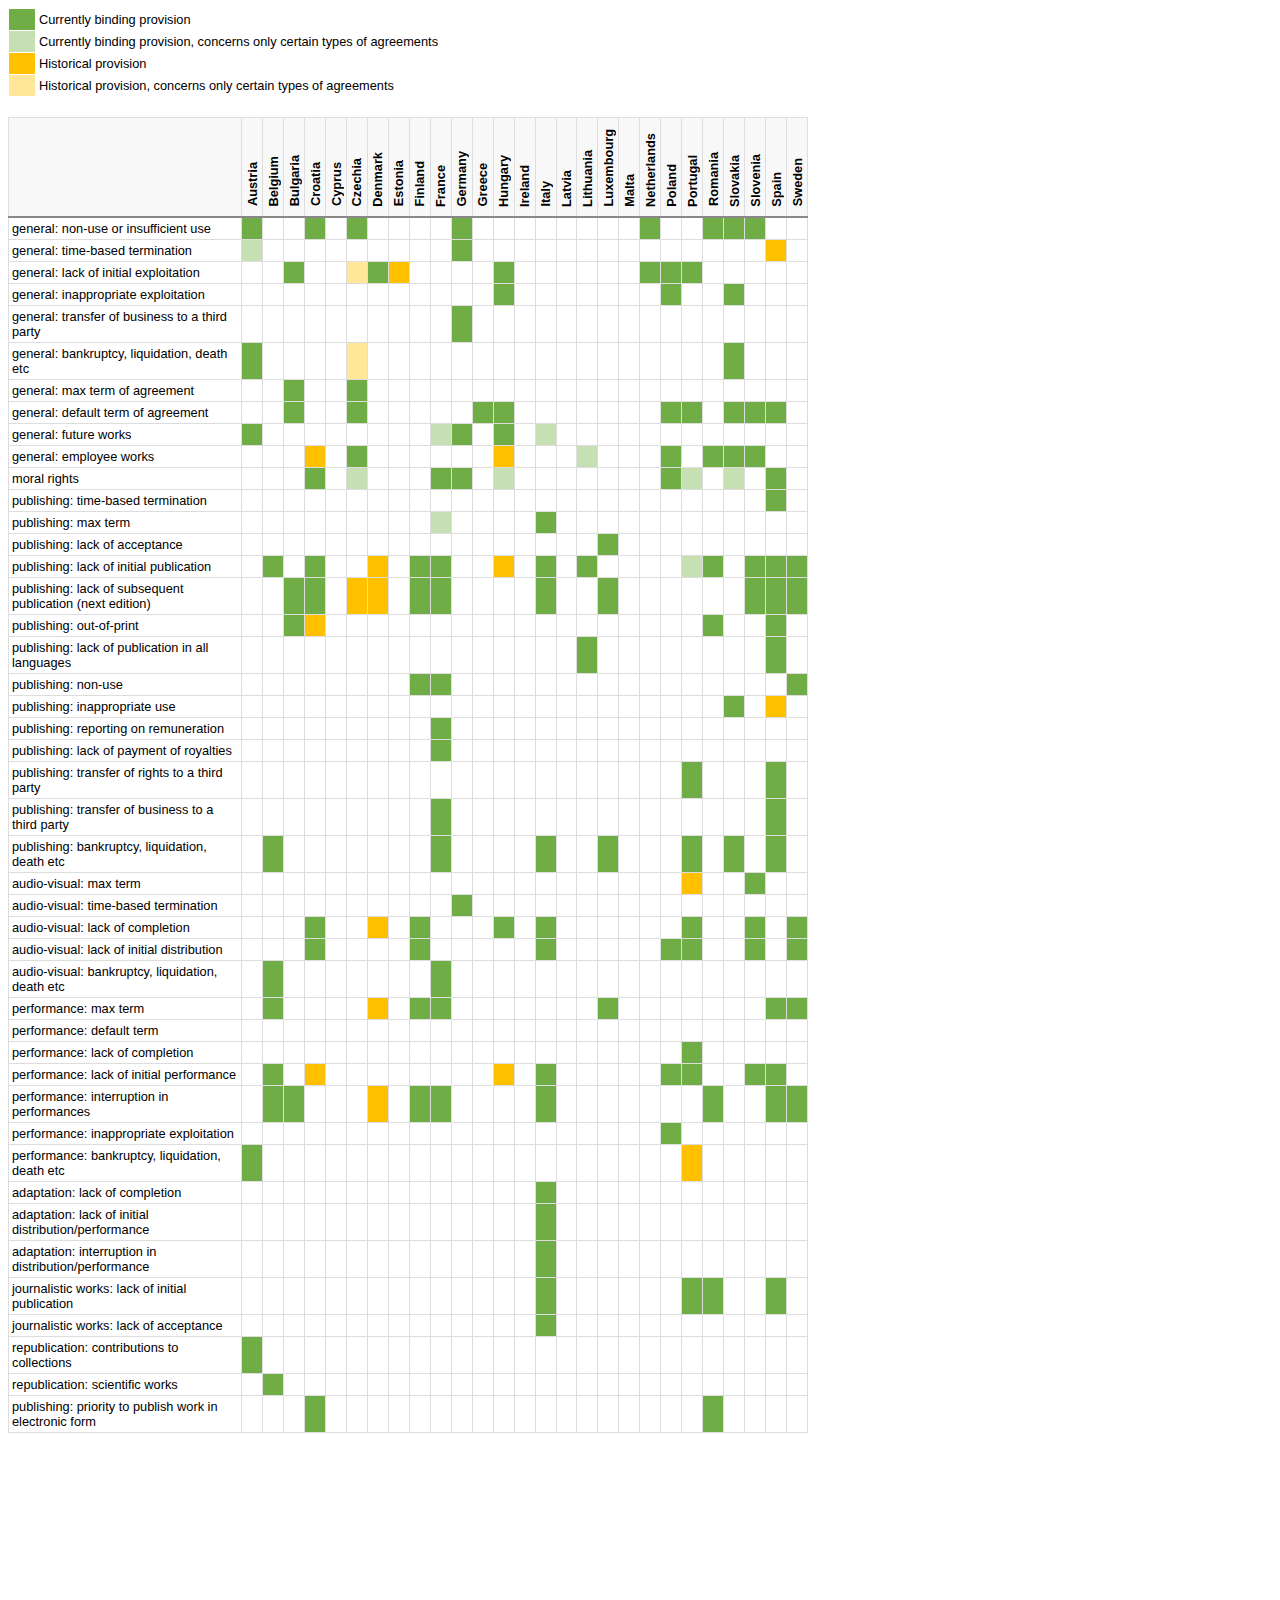
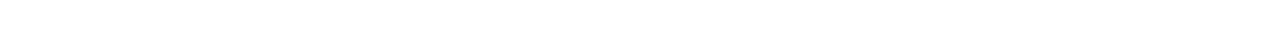
==== index.html @ a52df636 "Initial commit" ====
<!doctype html>
<html>
	<head>
		<meta charset="utf-8"/>
		<title></title>
		<link href="style.css" rel="stylesheet"/>
	</head>
	<body>
<table class="legend-table">
<tr><td class="xls-style-19"></td><td>Currently binding provision</td>
<tr><td class="xls-style-21"></td><td>Currently binding provision, concerns only certain types of agreements</td>
<tr><td class="xls-style-22"></td><td>Historical provision</td>
<tr><td class="xls-style-23"></td><td>Historical provision, concerns only certain types of agreements</td>
</table>

<table>
<thead>
<tr>
<th class="first-th">
</th>
<th class="country-th">
<span>Austria
</span>
</th>
<th class="country-th">
<span>Belgium
</span>
</th>
<th class="country-th">
<span>Bulgaria
</span>
</th>
<th class="country-th">
<span>Croatia
</span>
</th>
<th class="country-th">
<span>Cyprus
</span>
</th>
<th class="country-th">
<span>Czechia
</span>
</th>
<th class="country-th">
<span>Denmark
</span>
</th>
<th class="country-th">
<span>Estonia
</span>
</th>
<th class="country-th">
<span>Finland
</span>
</th>
<th class="country-th">
<span>France
</span>
</th>
<th class="country-th">
<span>Germany
</span>
</th>
<th class="country-th">
<span>Greece
</span>
</th>
<th class="country-th">
<span>Hungary
</span>
</th>
<th class="country-th">
<span>Ireland
</span>
</th>
<th class="country-th">
<span>Italy
</span>
</th>
<th class="country-th">
<span>Latvia
</span>
</th>
<th class="country-th">
<span>Lithuania
</span>
</th>
<th class="country-th">
<span>Luxembourg
</span>
</th>
<th class="country-th">
<span>Malta
</span>
</th>
<th class="country-th">
<span>Netherlands
</span>
</th>
<th class="country-th">
<span>Poland
</span>
</th>
<th class="country-th">
<span>Portugal
</span>
</th>
<th class="country-th">
<span>Romania
</span>
</th>
<th class="country-th">
<span>Slovakia
</span>
</th>
<th class="country-th">
<span>Slovenia
</span>
</th>
<th class="country-th">
<span>Spain
</span>
</th>
<th class="country-th">
<span>Sweden
</span>
</th>
</tr>
</thead>
<thead>
<tr>
<td class="category-name">general: non-use or insufficient use
</td>
<td class="xls-style-28 tooltip">
<span>
<p>
<b>Austria
</b>
</p>
<p>§ 29
</p>
<p>Concerns contracts on right of use.
</p>
<p>Lack of use or insufficient use of work, which impairs interests of the author, in case reasons for insufficient use do not lie with the author.
</p>
</span>
</td>
<td class="xls-style-20">
</td>
<td class="xls-style-20">
</td>
<td class="xls-style-19 tooltip">
<span>
<p>
<b>Croatia
</b>
</p>
<p>Art. 45
</p>
<p>Concerns contracts providing an exclusive right of exploitation.
</p>
<p>Non-use or insufficient use, which prejudices legitimate interests of the author.
</p>
</span>
</td>
<td class="xls-style-20">
</td>
<td class="xls-style-19 tooltip">
<span>
<p>
<b>Czechia
</b>
</p>
<p>§ 2378-2381
</p>
<p>Concerns exclusive licenses.
</p>
<p>Non-use of insufficient use which significantly adversely affects legitimate interests of the author.
</p>
</span>
</td>
<td class="xls-style-20">
</td>
<td class="xls-style-20">
</td>
<td class="xls-style-20">
</td>
<td class="xls-style-20">
</td>
<td class="xls-style-19 tooltip">
<span>
<p>
<b>Germany
</b>
</p>
<p>Sec. 41
</p>
<p>Lack of use or insufficient use which significantly impairs author’s legitimate interests.
</p>
<p>
</p>
<p>Does not apply to the right to make a film of one's work, after the shooting of a film has begun (sec. 88 &amp; 90), and the right to use a cinematographic work (sec. 89 &amp; 90).
</p>
</span>
</td>
<td class="xls-style-20">
</td>
<td class="xls-style-20">
</td>
<td class="xls-style-20">
</td>
<td class="xls-style-20">
</td>
<td class="xls-style-20">
</td>
<td class="xls-style-20">
</td>
<td class="xls-style-20">
</td>
<td class="xls-style-20">
</td>
<td class="xls-style-19 tooltip">
<span>
<p>
<b>Netherlands
</b>
</p>
<p>Art. 25e
</p>
<p>Lack of exploitation of work in a sufficient extent within a reasonable time following the conclusion of an agreement.
</p>
</span>
</td>
<td class="xls-style-20">
</td>
<td class="xls-style-20">
</td>
<td class="xls-style-19 tooltip">
<span>
<p>
<b>Romania
</b>
</p>
<p>Art. 48
</p>
<p>Non-use or insufficient use of work, which considerably affects justified interests of the author.
</p>
</span>
</td>
<td class="xls-style-19 tooltip">
<span>
<p>
<b>Slovakia
</b>
</p>
<p>Sec. 73
</p>
<p>Concerns exclusive licenses, when the licensee is obliged to use the license (which is a default).
</p>
<p>Licensee does not use the license in an agreed manner or to an agreed extent.
</p>
<p>[change from exclusive to non-exclusive license possible]
</p>
</span>
</td>
<td class="xls-style-19 tooltip">
<span>
<p>
<b>Slovenia
</b>
</p>
<p>Art. 83
</p>
<p>Concerns exclusive assignments.
</p>
<p>Non-use or insufficient use joint with considerable adverse effect on author’s legitimate interests.
</p>
</span>
</td>
<td class="xls-style-20">
</td>
<td class="xls-style-20">
</td>
</tr>
<tr>
<td class="category-name">general: time-based termination
</td>
<td class="xls-style-29 tooltip">
<span>
<p>
<b>Austria
</b>
</p>
<p>Sec. 34
</p>
<p>Concerns agreements for reproduction and distribution of music and literary works.
</p>
<p>Concerns exclusive agreements.
</p>
<p>Trigger: lapse of 20 years following end of the year when work was first distributed.
</p>
<p>After 20-year period lapses author can reproduce and distribute the work in a complete edition of author’s work.
</p>
<p>[exclusive to non-exclusive]
</p>
</span>
</td>
<td class="xls-style-20">
</td>
<td class="xls-style-20">
</td>
<td class="xls-style-20">
</td>
<td class="xls-style-20">
</td>
<td class="xls-style-20">
</td>
<td class="xls-style-20">
</td>
<td class="xls-style-20">
</td>
<td class="xls-style-20">
</td>
<td class="xls-style-20">
</td>
<td class="xls-style-19 tooltip">
<span>
<p>
<b>Germany
</b>
</p>
<p>Sec. 40a
</p>
<p>Concerns exclusive agreements with a flat-rate remuneration.
</p>
<p>Lapse of 10-year period following conclusion of the agreement, or delivery of work, whichever happened later.
</p>
<p>[exclusive to non-exclusive, contract continues as a simple right of use]
</p>
<p>
</p>
<p>Does not apply to the right to make a film of one's work, after the shooting of a film has begun (sec. 88 &amp; 90), and the righ to use a cinematographic work (sec. 89 &amp; 90).
</p>
</span>
</td>
<td class="xls-style-20">
</td>
<td class="xls-style-20">
</td>
<td class="xls-style-20">
</td>
<td class="xls-style-20">
</td>
<td class="xls-style-20">
</td>
<td class="xls-style-20">
</td>
<td class="xls-style-20">
</td>
<td class="xls-style-20">
</td>
<td class="xls-style-20">
</td>
<td class="xls-style-20">
</td>
<td class="xls-style-20">
</td>
<td class="xls-style-20">
</td>
<td class="xls-style-20">
</td>
<td class="xls-style-20">
</td>
<td class="xls-style-22 tooltip">
<span>
<p>
<b>Spain
</b>
</p>
<p>Act 1879
</p>
<p>Art. 6
</p>
<p>Rights assigned by the author, revert back to her heirs, after 25 years following author’s death.
</p>
</span>
</td>
<td class="xls-style-20">
</td>
</tr>
<tr>
<td class="category-name">general: lack of initial exploitation
</td>
<td class="xls-style-30">
</td>
<td class="xls-style-20">
</td>
<td class="xls-style-19 tooltip">
<span>
<p>
<b>Bulgaria
</b>
</p>
<p>Art. 39
</p>
<p>Concerns agreements on transfer of rights, which do not specify when the exploitation of work needs to begin.
</p>
<p>2 years from conclusion of contract or delivery of work, whichever happened later.
</p>
<p>Exception: architectural works.
</p>
</span>
</td>
<td class="xls-style-20">
</td>
<td class="xls-style-20">
</td>
<td class="xls-style-23 tooltip">
<span>
<p>
<b>Czechia
</b>
</p>
<p>Sec. 23
</p>
<p>Concerns agreements on the distribution of works.
</p>
<p>Agreed time (no default).
</p>
</span>
</td>
<td class="xls-style-19 tooltip">
<span>
<p>
<b>Denmark
</b>
</p>
<p>§ 54
</p>
<p>Concerns assignment of rights.
</p>
<p>Lack of exploitation of work within 3 years following the fulfilment of the agreement by the author.
</p>
</span>
</td>
<td class="xls-style-22 tooltip">
<span>
<p>
<b>Estonia
</b>
</p>
<p>Current Copyright Act 1992, provision repealed in 2002
</p>
<p>sec. 59
</p>
<p>Lack of initial use of work within the agreed time.
</p>
</span>
</td>
<td class="xls-style-20">
</td>
<td class="xls-style-20">
</td>
<td class="xls-style-20">
</td>
<td class="xls-style-20">
</td>
<td class="xls-style-19 tooltip">
<span>
<p>
<b>Hungary
</b>
</p>
<p>Sec. 51
</p>
<p>Use of work not started within the agreed time, and if time not agreed, reasonable time after conclusion of the contract.
</p>
<p>Concerns exclusive licenses and transfers.
</p>
</span>
</td>
<td class="xls-style-20">
</td>
<td class="xls-style-20">
</td>
<td class="xls-style-20">
</td>
<td class="xls-style-20">
</td>
<td class="xls-style-20">
</td>
<td class="xls-style-20">
</td>
<td class="xls-style-19 tooltip">
<span>
<p>
<b>Netherlands
</b>
</p>
<p>Art. 25e
</p>
<p>Lack of exploitation of work following its initial performance.
</p>
</span>
</td>
<td class="xls-style-19 tooltip">
<span>
<p>
<b>Poland
</b>
</p>
<p>Art. 57
</p>
<p>Lack of distribution of work (which was intended for distribution) within the agreed time, and if no time was agreed within 2 years after the work was received.
</p>
</span>
</td>
<td class="xls-style-19 tooltip">
<span>
<p>
<b>Portugal
</b>
</p>
<p>Art. 43
</p>
<p>Concerns exclusive licenses.
</p>
<p>Non-use of work for period of 7 years.
</p>
</span>
</td>
<td class="xls-style-20">
</td>
<td class="xls-style-20">
</td>
<td class="xls-style-20">
</td>
<td class="xls-style-20">
</td>
<td class="xls-style-20">
</td>
</tr>
<tr>
<td class="category-name">general: inappropriate exploitation
</td>
<td class="xls-style-30">
</td>
<td class="xls-style-20">
</td>
<td class="xls-style-24">
</td>
<td class="xls-style-20">
</td>
<td class="xls-style-20">
</td>
<td class="xls-style-24">
</td>
<td class="xls-style-24">
</td>
<td class="xls-style-24">
</td>
<td class="xls-style-20">
</td>
<td class="xls-style-20">
</td>
<td class="xls-style-20">
</td>
<td class="xls-style-20">
</td>
<td class="xls-style-19 tooltip">
<span>
<p>
<b>Hungary
</b>
</p>
<p>Sec. 51
</p>
<p>Use of work in a manner obviously [manifestly] inappropriate or inconsistent with the purpose of the contract.
</p>
<p>Concerns exclusive licenses and transfers.
</p>
</span>
</td>
<td class="xls-style-20">
</td>
<td class="xls-style-20">
</td>
<td class="xls-style-20">
</td>
<td class="xls-style-20">
</td>
<td class="xls-style-20">
</td>
<td class="xls-style-20">
</td>
<td class="xls-style-20">
</td>
<td class="xls-style-19 tooltip">
<span>
<p>
<b>Poland
</b>
</p>
<p>Art. 58
</p>
<p>Publication of work in an inappropriate form or with changes the author could legitimately oppose.
</p>
</span>
</td>
<td class="xls-style-20">
</td>
<td class="xls-style-20">
</td>
<td class="xls-style-19 tooltip">
<span>
<p>
<b>Slovakia
</b>
</p>
<p>Sec. 73
</p>
<p>Concerns exclusive licenses, when the licensee is obliged to use the license (which is a default).
</p>
<p>Licensee does not use the license in an agreed manner or to an agreed extent.
</p>
<p>[change from exclusive to non-exclusive license possible]
</p>
</span>
</td>
<td class="xls-style-20">
</td>
<td class="xls-style-20">
</td>
<td class="xls-style-20">
</td>
</tr>
<tr>
<td class="category-name">general: transfer of business to a third party
</td>
<td class="xls-style-30">
</td>
<td class="xls-style-20">
</td>
<td class="xls-style-24">
</td>
<td class="xls-style-20">
</td>
<td class="xls-style-20">
</td>
<td class="xls-style-24">
</td>
<td class="xls-style-24">
</td>
<td class="xls-style-24">
</td>
<td class="xls-style-20">
</td>
<td class="xls-style-20">
</td>
<td class="xls-style-19 tooltip">
<span>
<p>
<b>Germany
</b>
</p>
<p>Sec. 34
</p>
<p>Concerns situations where right of use is transferred to a third party during the sale of the whole of part of enterprise.
</p>
<p>Trigger: exercise of the right cannot be reasonably demanded from the new owner.
</p>
</span>
</td>
<td class="xls-style-20">
</td>
<td class="xls-style-24">
</td>
<td class="xls-style-20">
</td>
<td class="xls-style-20">
</td>
<td class="xls-style-20">
</td>
<td class="xls-style-20">
</td>
<td class="xls-style-20">
</td>
<td class="xls-style-20">
</td>
<td class="xls-style-20">
</td>
<td class="xls-style-24">
</td>
<td class="xls-style-20">
</td>
<td class="xls-style-20">
</td>
<td class="xls-style-24">
</td>
<td class="xls-style-20">
</td>
<td class="xls-style-20">
</td>
<td class="xls-style-20">
</td>
</tr>
<tr>
<td class="category-name">general: bankruptcy, liquidation, death etc
</td>
<td class="xls-style-28 tooltip">
<span>
<p>
<b>Austria
</b>
</p>
<p>Sec. 32
</p>
<p>Concerns agreements on reproduction and distribution.
</p>
<p>Insolvency of a party to the agreement, and lack of reproduction of work on the date of opening of the insolvency proceedings.
</p>
</span>
</td>
<td class="xls-style-24">
</td>
<td class="xls-style-20">
</td>
<td class="xls-style-20">
</td>
<td class="xls-style-20">
</td>
<td class="xls-style-23 tooltip">
<span>
<p>
<b>Czechia
</b>
</p>
<p>Act 1965
</p>
<p>Sec. 21
</p>
<p>Concerns transfer agreements.
</p>
<p>Trigger: death or dissolution of the transferee absent legal successor.
</p>
</span>
</td>
<td class="xls-style-20">
</td>
<td class="xls-style-20">
</td>
<td class="xls-style-20">
</td>
<td class="xls-style-20">
</td>
<td class="xls-style-24">
</td>
<td class="xls-style-20">
</td>
<td class="xls-style-20">
</td>
<td class="xls-style-20">
</td>
<td class="xls-style-20">
</td>
<td class="xls-style-20">
</td>
<td class="xls-style-20">
</td>
<td class="xls-style-20">
</td>
<td class="xls-style-20">
</td>
<td class="xls-style-20">
</td>
<td class="xls-style-20">
</td>
<td class="xls-style-20">
</td>
<td class="xls-style-20">
</td>
<td class="xls-style-19 tooltip">
<span>
<p>
<b>Slovakia
</b>
</p>
<p>Sec. 71
</p>
<p>Lack of legal successors to a terminated entity or deceased licensee.
</p>
</span>
</td>
<td class="xls-style-20">
</td>
<td class="xls-style-20">
</td>
<td class="xls-style-20">
</td>
</tr>
<tr>
<td class="category-name">general: max term of agreement
</td>
<td class="xls-style-30">
</td>
<td class="xls-style-20">
</td>
<td class="xls-style-19 tooltip">
<span>
<p>
<b>Bulgaria
</b>
</p>
<p>Art. 37
</p>
<p>Contracts for the use of works.
</p>
<p>10 years; contracts for a longer period last 10 years [termination].
</p>
<p>Exception: architectural works.
</p>
</span>
</td>
<td class="xls-style-20">
</td>
<td class="xls-style-20">
</td>
<td class="xls-style-19 tooltip">
<span>
<p>
<b>Czechia
</b>
</p>
<p>§ 2376
</p>
<p>Licensing agreements
</p>
<p>Period usual for a given type of work, but no longer than 1 year from the conclusion of the agreement or delivery of the work, whichever happened later.
</p>
</span>
</td>
<td class="xls-style-20">
</td>
<td class="xls-style-20">
</td>
<td class="xls-style-20">
</td>
<td class="xls-style-20">
</td>
<td class="xls-style-24">
</td>
<td class="xls-style-20">
</td>
<td class="xls-style-20">
</td>
<td class="xls-style-20">
</td>
<td class="xls-style-20">
</td>
<td class="xls-style-20">
</td>
<td class="xls-style-20">
</td>
<td class="xls-style-20">
</td>
<td class="xls-style-20">
</td>
<td class="xls-style-20">
</td>
<td class="xls-style-20">
</td>
<td class="xls-style-20">
</td>
<td class="xls-style-20">
</td>
<td class="xls-style-20">
</td>
<td class="xls-style-20">
</td>
<td class="xls-style-20">
</td>
<td class="xls-style-20">
</td>
</tr>
<tr>
<td class="category-name">general: default term of agreement
</td>
<td class="xls-style-30">
</td>
<td class="xls-style-20">
</td>
<td class="xls-style-19 tooltip">
<span>
<p>
<b>Bulgaria
</b>
</p>
<p>Art. 36
</p>
<p>Contracts for use of works
</p>
<p>3 years, or 5 years in case of architectural works
</p>
</span>
</td>
<td class="xls-style-20">
</td>
<td class="xls-style-20">
</td>
<td class="xls-style-19 tooltip">
<span>
<p>
<b>Czechia
</b>
</p>
<p>§ 2376
</p>
<p>Licensing agreements
</p>
<p>Period usual for a given type of work, but no longer than 1 year from conclusion of the agreement or the delivery of work, whichever happened later.
</p>
</span>
</td>
<td class="xls-style-20">
</td>
<td class="xls-style-20">
</td>
<td class="xls-style-20">
</td>
<td class="xls-style-20">
</td>
<td class="xls-style-24">
</td>
<td class="xls-style-19 tooltip">
<span>
<p>
<b>Greece
</b>
</p>
<p>Art. 15
</p>
<p>5 years, if not specified (transfers and licenses)
</p>
</span>
</td>
<td class="xls-style-19 tooltip">
<span>
<p>
<b>Hungary
</b>
</p>
<p>Sec. 30
</p>
<p>Term customary for agreements on use of works similar to the subject matter of the contract.
</p>
</span>
</td>
<td class="xls-style-20">
</td>
<td class="xls-style-20">
</td>
<td class="xls-style-20">
</td>
<td class="xls-style-20">
</td>
<td class="xls-style-20">
</td>
<td class="xls-style-20">
</td>
<td class="xls-style-20">
</td>
<td class="xls-style-19 tooltip">
<span>
<p>
<b>Poland
</b>
</p>
<p>Art. 66
</p>
<p>Concerns licenses
</p>
<p>5 years
</p>
</span>
</td>
<td class="xls-style-19 tooltip">
<span>
<p>
<b>Portugal
</b>
</p>
<p>Art. 43
</p>
<p>Concerns all transitory agreements (both transfer and license).
</p>
<p>25 years, or 10 years in case of photographs and works of applied art.
</p>
</span>
</td>
<td class="xls-style-20">
</td>
<td class="xls-style-19 tooltip">
<span>
<p>
<b>Slovakia
</b>
</p>
<p>Sec. 68
</p>
<p>Time necessary to achieve the purpose of the agreement, or if no purpose was determined, usual time for the type and use of work, but no more than 1 year.
</p>
</span>
</td>
<td class="xls-style-19 tooltip">
<span>
<p>
<b>Slovenia
</b>
</p>
<p>Art. 75
</p>
<p>Term customary for category of works subject to the agreement.
</p>
</span>
</td>
<td class="xls-style-19 tooltip">
<span>
<p>
<b>Spain
</b>
</p>
<p>Art. 43
</p>
<p>5 years
</p>
<p>[assignment of the right of exploitation]
</p>
</span>
</td>
<td class="xls-style-20">
</td>
</tr>
<tr>
<td class="category-name">general: future works
</td>
<td class="xls-style-28 tooltip">
<span>
<p>
<b>Austria
</b>
</p>
<p>§ 31
</p>
<p>Concerns contracts for future works 1) all works created during author’s lifetime, or 2) works created during a period exceeding 5 years.
</p>
<p>Lapse of 5 years following conclusion of the contract.
</p>
<p>
</p>
<p>Applies also to performances (§ 68, 1 year in place of 5).
</p>
</span>
</td>
<td class="xls-style-20">
</td>
<td class="xls-style-20">
</td>
<td class="xls-style-20">
</td>
<td class="xls-style-20">
</td>
<td class="xls-style-20">
</td>
<td class="xls-style-20">
</td>
<td class="xls-style-20">
</td>
<td class="xls-style-20">
</td>
<td class="xls-style-21 tooltip">
<span>
<p>
<b>France
</b>
</p>
<p>Art. L-132-4
</p>
<p>Concerns publishing agreements for future works.
</p>
<p>Trigger: refusal of two successive works in the same genre presented by the author; contract is terminated with the respect of remaining future works, not works which were already accepted by the publisher.
</p>
<p>Author regains her rights to remaining future works.
</p>
</span>
</td>
<td class="xls-style-19 tooltip">
<span>
<p>
<b>Germany
</b>
</p>
<p>Sec. 40
</p>
<p>Lapse of 5 years following conclusion of the contract.
</p>
</span>
</td>
<td class="xls-style-20">
</td>
<td class="xls-style-19 tooltip">
<span>
<p>
<b>Hungary
</b>
</p>
<p>Sec. 52
</p>
<p>Contracts where future works are indicated only by kind or nature.
</p>
<p>Lapse of 5 years following the conclusion, and every 5 years after.
</p>
</span>
</td>
<td class="xls-style-20">
</td>
<td class="xls-style-21 tooltip">
<span>
<p>
<b>Italy
</b>
</p>
<p>Art. 120
</p>
<p>Concerns publishing agreements for future works
</p>
<p>Max 10 years
</p>
</span>
</td>
<td class="xls-style-20">
</td>
<td class="xls-style-20">
</td>
<td class="xls-style-20">
</td>
<td class="xls-style-20">
</td>
<td class="xls-style-20">
</td>
<td class="xls-style-20">
</td>
<td class="xls-style-20">
</td>
<td class="xls-style-20">
</td>
<td class="xls-style-20">
</td>
<td class="xls-style-20">
</td>
<td class="xls-style-20">
</td>
<td class="xls-style-20">
</td>
</tr>
<tr>
<td class="category-name">general: employee works
</td>
<td class="xls-style-30">
</td>
<td class="xls-style-20">
</td>
<td class="xls-style-20">
</td>
<td class="xls-style-22 tooltip">
<span>
<p>
<b>Croatia
</b>
</p>
<p>Copyright Act 1991
</p>
<p>Art. 20
</p>
<p>Employer has a right to use employee work solely for a period of 5 years.
</p>
<p>
</p>
<p>Art. 21
</p>
<p>Right to publish a work created in the course of employment vests with the employer for a single edition.
</p>
<p>5 years or period agreed in the employment agreement/collective agreement or shorter period when significance of work is limited to a shorter period.
</p>
<p>Lack of publication - rights revert bac to the author.
</p>
</span>
</td>
<td class="xls-style-20">
</td>
<td class="xls-style-19 tooltip">
<span>
<p>
<b>Czechia
</b>
</p>
<p>§ 58
</p>
<p>Death or dissolution of an employer joint with the lack of legal successors.
</p>
<p>Rights revert back to the author automatically.
</p>
</span>
</td>
<td class="xls-style-20">
</td>
<td class="xls-style-20">
</td>
<td class="xls-style-20">
</td>
<td class="xls-style-20">
</td>
<td class="xls-style-20">
</td>
<td class="xls-style-20">
</td>
<td class="xls-style-22 tooltip">
<span>
<p>
<b>Hungary
</b>
</p>
<p>Copyright Act 1969
</p>
<p>Sec. 14
</p>
<p>Right to use a work reverts back to the author after the maximum duration period prescribed by law expires.
</p>
<p>Right to use a work reverts back to the author if the employer does not exercise her right during the period laid down by law.
</p>
</span>
</td>
<td class="xls-style-20">
</td>
<td class="xls-style-20">
</td>
<td class="xls-style-20">
</td>
<td class="xls-style-21 tooltip">
<span>
<p>
<b>Lithuania
</b>
</p>
<p>Art. 9
</p>
<p>Right revert back to the employee after 5 years.
</p>
</span>
</td>
<td class="xls-style-20">
</td>
<td class="xls-style-20">
</td>
<td class="xls-style-20">
</td>
<td class="xls-style-19 tooltip">
<span>
<p>
<b>Poland
</b>
</p>
<p>Art. 12
</p>
<p>Concerns works for hire, purposed for distribution in the employment contract.
</p>
<p>Lack of distribution of work within 2 years from the date of receipt, unless other time period agreed between the parties.
</p>
<p>
</p>
<p>Art. 14
</p>
<p>Concerns work of an employee of a scientific institution.
</p>
<p>Lack of publication contract within 6 months from the receipt of work or lapse of 2 years from receipt of work without publication.
</p>
</span>
</td>
<td class="xls-style-20">
</td>
<td class="xls-style-19 tooltip">
<span>
<p>
<b>Romania
</b>
</p>
<p>Art. 45
</p>
<p>Concerns employment contracts which assign rights in works created by an employee to an employer. By deafult the assignment lasts 3 years, and after this period rights revert back to the author.
</p>
</span>
</td>
<td class="xls-style-19 tooltip">
<span>
<p>
<b>Slovakia
</b>
</p>
<p>Sec. 90
</p>
<p>Rights revert back to the author if the employer has no legal successor.
</p>
</span>
</td>
<td class="xls-style-19 tooltip">
<span>
<p>
<b>Slovenia
</b>
</p>
<p>Art. 101
</p>
<p>After 10 years rights revert to the employee.
</p>
</span>
</td>
<td class="xls-style-20">
</td>
<td class="xls-style-20">
</td>
</tr>
<tr>
<td class="category-name">moral rights
</td>
<td class="xls-style-30">
</td>
<td class="xls-style-20">
</td>
<td class="xls-style-20">
</td>
<td class="xls-style-19 tooltip">
<span>
<p>
<b>Croatia
</b>
</p>
<p>Art. 17
</p>
<p>Use of work is prejudicial to the author’s honour or reputation
</p>
</span>
</td>
<td class="xls-style-20">
</td>
<td class="xls-style-21 tooltip">
<span>
<p>
<b>Czechia
</b>
</p>
<p>§ 2382
</p>
<p>Concerns unpublished works.
</p>
<p>1) a work no longer corresponds to author’s opinions; and
</p>
<p>2) work’s publication would significantly adversely affect author’s legitimate personal interests.
</p>
<p>Applicable to performances
</p>
</span>
</td>
<td class="xls-style-20">
</td>
<td class="xls-style-20">
</td>
<td class="xls-style-20">
</td>
<td class="xls-style-19 tooltip">
<span>
<p>
<b>France
</b>
</p>
<p>Art. L 121-4
</p>
<p>No trigger specified [right of repentance or withdrawal placed in the chapter on moral righs]
</p>
<p>
</p>
<p>Also:
</p>
<p>Art. L 132-16
</p>
<p>Assignment of the whole or part of the publisher’s business seriously impairs author’s material or moral interests.
</p>
</span>
</td>
<td class="xls-style-19 tooltip">
<span>
<p>
<b>Germany
</b>
</p>
<p>Sec. 42
</p>
<p>A work no longer reflects author’s conviction
</p>
<p>
</p>
<p>Does not apply to the right to make a film of one's work, after the shooting of a film has begun (sec. 88 &amp; 90), and the righ to use a cinematographic work (sec. 89 &amp; 90).
</p>
</span>
</td>
<td class="xls-style-20">
</td>
<td class="xls-style-21 tooltip">
<span>
<p>
<b>Hungary
</b>
</p>
<p>Sec. 11
</p>
<p>Concerns publishing agreements
</p>
<p>Due cause/good reasons for withdrawal of consent to publish, or prohibition of further use of already published works.
</p>
<p>
</p>
<p>Sec. 53
</p>
<p>Concerns publishing agreements
</p>
<p>Trigger: good reasons
</p>
<p>
</p>
<p>Relationship between those sections is unclear
</p>
</span>
</td>
<td class="xls-style-20">
</td>
<td class="xls-style-20">
</td>
<td class="xls-style-20">
</td>
<td class="xls-style-20">
</td>
<td class="xls-style-20">
</td>
<td class="xls-style-20">
</td>
<td class="xls-style-20">
</td>
<td class="xls-style-19 tooltip">
<span>
<p>
<b>Poland
</b>
</p>
<p>Art. 56
</p>
<p>Concerns both copyright transfer and licenses.
</p>
<p>Vital creative interests
</p>
</span>
</td>
<td class="xls-style-21 tooltip">
<span>
<p>
<b>Portugal
</b>
</p>
<p>Art. 62
</p>
<p>Concerns published works
</p>
<p>Moral reasons
</p>
<p>
</p>
<p>Copyright Act 1966
</p>
<p>Art. 58
</p>
</span>
</td>
<td class="xls-style-20">
</td>
<td class="xls-style-21 tooltip">
<span>
<p>
<b>Slovakia
</b>
</p>
<p>Sec. 75
</p>
<p>Concerns license agreement on publication.
</p>
<p>Publisher does not allow author to make corrections to her work.
</p>
</span>
</td>
<td class="xls-style-20">
</td>
<td class="xls-style-19 tooltip">
<span>
<p>
<b>Spain
</b>
</p>
<p>Art. 46
</p>
<p>Change in intellectual or moral convictions of the author.
</p>
</span>
</td>
<td class="xls-style-20">
</td>
</tr>
<tr>
<td class="category-name">publishing: time-based termination
</td>
<td class="xls-style-30">
</td>
<td class="xls-style-20">
</td>
<td class="xls-style-20">
</td>
<td class="xls-style-24">
</td>
<td class="xls-style-20">
</td>
<td class="xls-style-24">
</td>
<td class="xls-style-20">
</td>
<td class="xls-style-20">
</td>
<td class="xls-style-20">
</td>
<td class="xls-style-20">
</td>
<td class="xls-style-24">
</td>
<td class="xls-style-20">
</td>
<td class="xls-style-24">
</td>
<td class="xls-style-20">
</td>
<td class="xls-style-20">
</td>
<td class="xls-style-20">
</td>
<td class="xls-style-20">
</td>
<td class="xls-style-20">
</td>
<td class="xls-style-20">
</td>
<td class="xls-style-20">
</td>
<td class="xls-style-24">
</td>
<td class="xls-style-24">
</td>
<td class="xls-style-20">
</td>
<td class="xls-style-20">
</td>
<td class="xls-style-20">
</td>
<td class="xls-style-19 tooltip">
<span>
<p>
<b>Spain
</b>
</p>
<p>Art. 69
</p>
<p>Lapse of 10-year period in case of agreements including solely flat-rate remuneration.
</p>
<p>Lapse of 15-year period “after the author has put the publisher in a position to carry out the reproduction of the work”.
</p>
</span>
</td>
<td class="xls-style-20">
</td>
</tr>
<tr>
<td class="category-name">publishing: max term
</td>
<td class="xls-style-30">
</td>
<td class="xls-style-20">
</td>
<td class="xls-style-20">
</td>
<td class="xls-style-20">
</td>
<td class="xls-style-20">
</td>
<td class="xls-style-20">
</td>
<td class="xls-style-20">
</td>
<td class="xls-style-20">
</td>
<td class="xls-style-20">
</td>
<td class="xls-style-21 tooltip">
<span>
<p>
<b>France
</b>
</p>
<p>Art. L-132-4
</p>
<p>Concerns publishing contracts for future works.
</p>
<p>Max for period of 5 years following conclusion of a contract.
</p>
</span>
</td>
<td class="xls-style-20">
</td>
<td class="xls-style-20">
</td>
<td class="xls-style-20">
</td>
<td class="xls-style-20">
</td>
<td class="xls-style-19 tooltip">
<span>
<p>
<b>Italy
</b>
</p>
<p>Art. 120
</p>
<p>Concerns future works
</p>
<p>Max 10 years
</p>
<p>
</p>
<p>Art. 122
</p>
<p>Concerns publishing agreements "on term" (for a limited time period)
</p>
<p>Max 20 years
</p>
</span>
</td>
<td class="xls-style-20">
</td>
<td class="xls-style-20">
</td>
<td class="xls-style-20">
</td>
<td class="xls-style-20">
</td>
<td class="xls-style-20">
</td>
<td class="xls-style-20">
</td>
<td class="xls-style-20">
</td>
<td class="xls-style-20">
</td>
<td class="xls-style-20">
</td>
<td class="xls-style-20">
</td>
<td class="xls-style-20">
</td>
<td class="xls-style-20">
</td>
</tr>
<tr>
<td class="category-name">publishing: lack of acceptance
</td>
<td class="xls-style-30">
</td>
<td class="xls-style-20">
</td>
<td class="xls-style-20">
</td>
<td class="xls-style-20">
</td>
<td class="xls-style-20">
</td>
<td class="xls-style-20">
</td>
<td class="xls-style-20">
</td>
<td class="xls-style-20">
</td>
<td class="xls-style-20">
</td>
<td class="xls-style-24">
</td>
<td class="xls-style-20">
</td>
<td class="xls-style-20">
</td>
<td class="xls-style-20">
</td>
<td class="xls-style-20">
</td>
<td class="xls-style-24">
</td>
<td class="xls-style-20">
</td>
<td class="xls-style-20">
</td>
<td class="xls-style-19 tooltip">
<span>
<p>
<b>Luxembourg
</b>
</p>
<p>Art. 15
</p>
<p>Lack of acceptance of work within 12 months following delivery
</p>
</span>
</td>
<td class="xls-style-20">
</td>
<td class="xls-style-20">
</td>
<td class="xls-style-20">
</td>
<td class="xls-style-20">
</td>
<td class="xls-style-20">
</td>
<td class="xls-style-20">
</td>
<td class="xls-style-20">
</td>
<td class="xls-style-20">
</td>
<td class="xls-style-20">
</td>
</tr>
<tr>
<td class="category-name">publishing: lack of initial publication
</td>
<td class="xls-style-30">
</td>
<td class="xls-style-19 tooltip">
<span>
<p>
<b>Belgium
</b>
</p>
<p>Art. XI.196.
</p>
<p>Lack of publication of work within an agreed time, and if no time was agreed, within time determined by honest practices of profession, without a justified reason
</p>
</span>
</td>
<td class="xls-style-20">
</td>
<td class="xls-style-19 tooltip">
<span>
<p>
<b>Croatia
</b>
</p>
<p>Art. 66
</p>
<p>Lack of initial publication within the agreed time or time determined by law.
</p>
</span>
</td>
<td class="xls-style-20">
</td>
<td class="xls-style-20">
</td>
<td class="xls-style-22 tooltip">
<span>
<p>
<b>Denmark
</b>
</p>
<p>Copyright Act 1994
</p>
<p>Sec. 36
</p>
<p>Lack of the first publication within 2 years or 4 years in case of musical works, following delivery of complete manuscript.
</p>
</span>
</td>
<td class="xls-style-20">
</td>
<td class="xls-style-19 tooltip">
<span>
<p>
<b>Finland
</b>
</p>
<p>Sec. 33
</p>
<p>Lack of publication of work within a reasonable time.
</p>
<p>
</p>
<p>Sec. 34
</p>
<p>Lack of the first publication within 2 years or 4 years for musical works.
</p>
</span>
</td>
<td class="xls-style-19 tooltip">
<span>
<p>
<b>France
</b>
</p>
<p>Art. L132-17
</p>
<p>Lack of first publication within an appropriate period of time given by author in a formal notice.
</p>
</span>
</td>
<td class="xls-style-20">
</td>
<td class="xls-style-20">
</td>
<td class="xls-style-22 tooltip">
<span>
<p>
<b>Hungary
</b>
</p>
<p>Copyright Act 1969
</p>
<p>Sec. 33
</p>
<p>Lack of publication of work within 1) the agreed time, 2) the statutory period of time, 3) a reasonable period of time if no 1) or 2).
</p>
</span>
</td>
<td class="xls-style-20">
</td>
<td class="xls-style-19 tooltip">
<span>
<p>
<b>Italy
</b>
</p>
<p>Art. 127
</p>
<p>Lack of publication within 1) the agreed time, which may not exceed 2 years from the delivery of work, 2) 2 years following a written request to the publisher, if no time specified by the contract, 3) time indicated by a court.
</p>
</span>
</td>
<td class="xls-style-20">
</td>
<td class="xls-style-19 tooltip">
<span>
<p>
<b>Lithuania
</b>
</p>
<p>Art. 45
</p>
<p>Lack of publication of work within the agreed time.
</p>
</span>
</td>
<td class="xls-style-20">
</td>
<td class="xls-style-20">
</td>
<td class="xls-style-20">
</td>
<td class="xls-style-20">
</td>
<td class="xls-style-21 tooltip">
<span>
<p>
<b>Portugal
</b>
</p>
<p>Art. 86
</p>
<p>Lack of publication of all copies in an edition, regardless of the author’s call to publish missing copies.
</p>
</span>
</td>
<td class="xls-style-19 tooltip">
<span>
<p>
<b>Romania
</b>
</p>
<p>Art. 57
</p>
<p>Publisher has not published the work within the agreed time, or if time not specified, within 1 year from acceptance of work.
</p>
</span>
</td>
<td class="xls-style-20">
</td>
<td class="xls-style-19 tooltip">
<span>
<p>
<b>Slovenia
</b>
</p>
<p>Art. 92
</p>
<p>Publisher has not publish the work within the agreed time, and if time not specified, within the reasonable time, no later than 1 year after work was delivered
</p>
</span>
</td>
<td class="xls-style-19 tooltip">
<span>
<p>
<b>Spain
</b>
</p>
<p>Art. 68
</p>
<p>Lack of publication within the agreed time.
</p>
</span>
</td>
<td class="xls-style-19 tooltip">
<span>
<p>
<b>Sweden
</b>
</p>
<p>Sec. 33
</p>
<p>Lack of publication of work within a reasonable time.
</p>
<p>
</p>
<p>Sec. 34
</p>
<p>Lack of the first publication within 2 years or 4 years for musical works.
</p>
</span>
</td>
</tr>
<tr>
<td class="category-name">publishing: lack of subsequent publication (next edition)
</td>
<td class="xls-style-30">
</td>
<td class="xls-style-24">
</td>
<td class="xls-style-19 tooltip">
<span>
<p>
<b>Bulgaria
</b>
</p>
<p>Art. 52
</p>
<p>Concerns agreements for more than one edition.
</p>
<p>Lack of a new edition withing a year of author's request.
</p>
</span>
</td>
<td class="xls-style-19 tooltip">
<span>
<p>
<b>Croatia
</b>
</p>
<p>Art. 66
</p>
<p>Lack of the initial publication of a second edition within the agreed time or time determined by law.
</p>
</span>
</td>
<td class="xls-style-20">
</td>
<td class="xls-style-22 tooltip">
<span>
<p>
<b>Czechia
</b>
</p>
<p>Sec. 24
</p>
<p>Concerns publishing agreements for a single edition.
</p>
<p>Trigger: exhaustion of the initial edition and lack of agreement on the new edition within 6 months.
</p>
</span>
</td>
<td class="xls-style-22 tooltip">
<span>
<p>
<b>Denmark
</b>
</p>
<p>Copyright Act 1994
</p>
<p>Sec. 36
</p>
<p>Lack of publication of a new edition within 1 year following request by the author, made after the previous edition was sold out.
</p>
</span>
</td>
<td class="xls-style-20">
</td>
<td class="xls-style-19 tooltip">
<span>
<p>
<b>Finland
</b>
</p>
<p>Sec. 34
</p>
<p>Lack of publication of a new edition within 1 year following request by the author, made after previous edition was sold out.
</p>
</span>
</td>
<td class="xls-style-19 tooltip">
<span>
<p>
<b>France
</b>
</p>
<p>Art. L132-17
</p>
<p>Lack of first publication within the appropriate period of time given by the author in a formal notice following exhaustion of copies.
</p>
</span>
</td>
<td class="xls-style-20">
</td>
<td class="xls-style-20">
</td>
<td class="xls-style-20">
</td>
<td class="xls-style-20">
</td>
<td class="xls-style-19 tooltip">
<span>
<p>
<b>Italy
</b>
</p>
<p>Art. 124
</p>
<p>Concerns publishing contracts per edition, when more than 1 edition is foreseen.
</p>
<p>Publisher's refusal to publish a new edition or lack of publication of a new edition within 2 years of publisher's notification of intention to publish new edition.
</p>
</span>
</td>
<td class="xls-style-20">
</td>
<td class="xls-style-20">
</td>
<td class="xls-style-19 tooltip">
<span>
<p>
<b>Luxembourg
</b>
</p>
<p>Art. 16
</p>
<p>Lack of publication of work after the work went out of print within 12 months following a written notice from the author.
</p>
</span>
</td>
<td class="xls-style-20">
</td>
<td class="xls-style-20">
</td>
<td class="xls-style-20">
</td>
<td class="xls-style-20">
</td>
<td class="xls-style-20">
</td>
<td class="xls-style-20">
</td>
<td class="xls-style-19 tooltip">
<span>
<p>
<b>Slovenia
</b>
</p>
<p>Art. 92
</p>
<p>Work out of print, and the publisher does not "proceed to publication" of a new edition within three years after author's request.
</p>
</span>
</td>
<td class="xls-style-19 tooltip">
<span>
<p>
<b>Spain
</b>
</p>
<p>Art. 68
</p>
<p>Lack of publication of a new edition within 1 year from author's request, when previous editions are sold out and the publishing contract envisaged more than one edition.
</p>
</span>
</td>
<td class="xls-style-19 tooltip">
<span>
<p>
<b>Sweden
</b>
</p>
<p>Sec. 34
</p>
<p>Lack of publication of a new edition within 1 year following request by the author, made after previous edition was sold out.
</p>
</span>
</td>
</tr>
<tr>
<td class="category-name">publishing: out-of-print
</td>
<td class="xls-style-30">
</td>
<td class="xls-style-20">
</td>
<td class="xls-style-19 tooltip">
<span>
<p>
<b>Bulgaria
</b>
</p>
<p>Art. 51
</p>
<p>Exhaustion of the (last) edition, even if before contract’s term lapses.
</p>
</span>
</td>
<td class="xls-style-22 tooltip">
<span>
<p>
<b>Croatia
</b>
</p>
<p>Copyright Act 1991
</p>
<p>Art. 69
</p>
<p>All editions envisaged in the contract are out of print. Contract is automatically terminated.
</p>
</span>
</td>
<td class="xls-style-20">
</td>
<td class="xls-style-20">
</td>
<td class="xls-style-20">
</td>
<td class="xls-style-20">
</td>
<td class="xls-style-20">
</td>
<td class="xls-style-20">
</td>
<td class="xls-style-20">
</td>
<td class="xls-style-20">
</td>
<td class="xls-style-20">
</td>
<td class="xls-style-20">
</td>
<td class="xls-style-20">
</td>
<td class="xls-style-20">
</td>
<td class="xls-style-20">
</td>
<td class="xls-style-20">
</td>
<td class="xls-style-20">
</td>
<td class="xls-style-20">
</td>
<td class="xls-style-20">
</td>
<td class="xls-style-20">
</td>
<td class="xls-style-19 tooltip">
<span>
<p>
<b>Romania
</b>
</p>
<p>Art. 57
</p>
<p>Exhaustion of the last agreed edition.
</p>
</span>
</td>
<td class="xls-style-20">
</td>
<td class="xls-style-20">
</td>
<td class="xls-style-19 tooltip">
<span>
<p>
<b>Spain
</b>
</p>
<p>Art. 69
</p>
<p>Sale of all copies in case contract envisaged a single edition [termination before lapse of the term of agreement].
</p>
</span>
</td>
<td class="xls-style-20">
</td>
</tr>
<tr>
<td class="category-name">publishing: lack of publication in all languages
</td>
<td class="xls-style-30">
</td>
<td class="xls-style-20">
</td>
<td class="xls-style-20">
</td>
<td class="xls-style-20">
</td>
<td class="xls-style-20">
</td>
<td class="xls-style-20">
</td>
<td class="xls-style-20">
</td>
<td class="xls-style-20">
</td>
<td class="xls-style-24">
</td>
<td class="xls-style-20">
</td>
<td class="xls-style-20">
</td>
<td class="xls-style-20">
</td>
<td class="xls-style-20">
</td>
<td class="xls-style-20">
</td>
<td class="xls-style-20">
</td>
<td class="xls-style-20">
</td>
<td class="xls-style-19 tooltip">
<span>
<p>
<b>Lithuania
</b>
</p>
<p>Art. 45
</p>
<p>Lack of publication in all languages stipulated in the contract within period of 5 years from the transfer.
</p>
</span>
</td>
<td class="xls-style-20">
</td>
<td class="xls-style-20">
</td>
<td class="xls-style-20">
</td>
<td class="xls-style-20">
</td>
<td class="xls-style-20">
</td>
<td class="xls-style-20">
</td>
<td class="xls-style-20">
</td>
<td class="xls-style-20">
</td>
<td class="xls-style-19 tooltip">
<span>
<p>
<b>Spain
</b>
</p>
<p>Art. 62
</p>
<p>Lack of publication in all agreed languages within 5 years following submission of a complete work by the author.
</p>
</span>
</td>
<td class="xls-style-20">
</td>
</tr>
<tr>
<td class="category-name">publishing: non-use
</td>
<td class="xls-style-30">
</td>
<td class="xls-style-20">
</td>
<td class="xls-style-20">
</td>
<td class="xls-style-20">
</td>
<td class="xls-style-20">
</td>
<td class="xls-style-20">
</td>
<td class="xls-style-20">
</td>
<td class="xls-style-20">
</td>
<td class="xls-style-19 tooltip">
<span>
<p>
<b>Finland
</b>
</p>
<p>Sec. 30
</p>
<p>Lack of continous exploitation of work in a way determined by market and other conditions; lack of distribution of work in a usual manner.
</p>
</span>
</td>
<td class="xls-style-19 tooltip">
<span>
<p>
<b>France
</b>
</p>
<p>Art. L132-17-2
</p>
<p>Lack of permanent and ongoing exploitation of work.
</p>
<p>Exercised separately for print and digital form of exploitation.
</p>
</span>
</td>
<td class="xls-style-20">
</td>
<td class="xls-style-20">
</td>
<td class="xls-style-20">
</td>
<td class="xls-style-20">
</td>
<td class="xls-style-20">
</td>
<td class="xls-style-20">
</td>
<td class="xls-style-20">
</td>
<td class="xls-style-20">
</td>
<td class="xls-style-20">
</td>
<td class="xls-style-20">
</td>
<td class="xls-style-20">
</td>
<td class="xls-style-20">
</td>
<td class="xls-style-20">
</td>
<td class="xls-style-20">
</td>
<td class="xls-style-20">
</td>
<td class="xls-style-20">
</td>
<td class="xls-style-19 tooltip">
<span>
<p>
<b>Sweden
</b>
</p>
<p>Sec. 30
</p>
<p>Lack of continous exploitation of work in a way determined by market and other conditions; lack of distribution of work in a usual manner.
</p>
</span>
</td>
</tr>
<tr>
<td class="category-name">publishing: inappropriate use
</td>
<td class="xls-style-30">
</td>
<td class="xls-style-20">
</td>
<td class="xls-style-20">
</td>
<td class="xls-style-20">
</td>
<td class="xls-style-20">
</td>
<td class="xls-style-20">
</td>
<td class="xls-style-20">
</td>
<td class="xls-style-20">
</td>
<td class="xls-style-24">
</td>
<td class="xls-style-24">
</td>
<td class="xls-style-20">
</td>
<td class="xls-style-20">
</td>
<td class="xls-style-20">
</td>
<td class="xls-style-20">
</td>
<td class="xls-style-20">
</td>
<td class="xls-style-20">
</td>
<td class="xls-style-20">
</td>
<td class="xls-style-20">
</td>
<td class="xls-style-20">
</td>
<td class="xls-style-20">
</td>
<td class="xls-style-20">
</td>
<td class="xls-style-20">
</td>
<td class="xls-style-20">
</td>
<td class="xls-style-19 tooltip">
<span>
<p>
<b>Slovakia
</b>
</p>
<p>Sec. 75
</p>
<p>Concerns license agreement for publication.
</p>
<p>Publisher used the work in a way that reduces its value.
</p>
</span>
</td>
<td class="xls-style-20">
</td>
<td class="xls-style-22 tooltip">
<span>
<p>
<b>Spain
</b>
</p>
<p>Act 1987
</p>
<p>Art. 68
</p>
<p>Publisher's failure to continously exploit and commercially disseminate the work.
</p>
</span>
</td>
<td class="xls-style-24">
</td>
</tr>
<tr>
<td class="category-name">publishing: reporting on remuneration
</td>
<td class="xls-style-30">
</td>
<td class="xls-style-20">
</td>
<td class="xls-style-20">
</td>
<td class="xls-style-20">
</td>
<td class="xls-style-20">
</td>
<td class="xls-style-20">
</td>
<td class="xls-style-20">
</td>
<td class="xls-style-20">
</td>
<td class="xls-style-20">
</td>
<td class="xls-style-19 tooltip">
<span>
<p>
<b>France
</b>
</p>
<p>Art. L132-17-3
</p>
<p>1) lack of provision of statement of accounts within 3 months following a formal notice from the author;
</p>
<p>2) statement of accounts not submitted for 2 consecutive years without prior formal notice from the author, where contract terminates 3 months after second formal notice.
</p>
<p>Agreement terminates automatically.
</p>
</span>
</td>
<td class="xls-style-20">
</td>
<td class="xls-style-20">
</td>
<td class="xls-style-20">
</td>
<td class="xls-style-20">
</td>
<td class="xls-style-24">
</td>
<td class="xls-style-20">
</td>
<td class="xls-style-20">
</td>
<td class="xls-style-20">
</td>
<td class="xls-style-20">
</td>
<td class="xls-style-20">
</td>
<td class="xls-style-20">
</td>
<td class="xls-style-20">
</td>
<td class="xls-style-20">
</td>
<td class="xls-style-20">
</td>
<td class="xls-style-20">
</td>
<td class="xls-style-20">
</td>
<td class="xls-style-20">
</td>
</tr>
<tr>
<td class="category-name">publishing: lack of payment of royalties
</td>
<td class="xls-style-30">
</td>
<td class="xls-style-20">
</td>
<td class="xls-style-20">
</td>
<td class="xls-style-20">
</td>
<td class="xls-style-20">
</td>
<td class="xls-style-20">
</td>
<td class="xls-style-20">
</td>
<td class="xls-style-20">
</td>
<td class="xls-style-20">
</td>
<td class="xls-style-19 tooltip">
<span>
<p>
<b>France
</b>
</p>
<p>Art. L132-17-3-1
</p>
<p>Lack of royalties payment within 3 months following a formal notice from the author.
</p>
<p>Agreement terminates automatically.
</p>
<p>
</p>
<p>Art. L132-17-4
</p>
<p>Lack of payment of royalties for 2 consecutive years following period of 4 years after publication.
</p>
</span>
</td>
<td class="xls-style-20">
</td>
<td class="xls-style-20">
</td>
<td class="xls-style-20">
</td>
<td class="xls-style-20">
</td>
<td class="xls-style-24">
</td>
<td class="xls-style-20">
</td>
<td class="xls-style-20">
</td>
<td class="xls-style-20">
</td>
<td class="xls-style-20">
</td>
<td class="xls-style-20">
</td>
<td class="xls-style-20">
</td>
<td class="xls-style-20">
</td>
<td class="xls-style-20">
</td>
<td class="xls-style-20">
</td>
<td class="xls-style-20">
</td>
<td class="xls-style-20">
</td>
<td class="xls-style-20">
</td>
</tr>
<tr>
<td class="category-name">publishing: transfer of rights to a third party
</td>
<td class="xls-style-30">
</td>
<td class="xls-style-20">
</td>
<td class="xls-style-24">
</td>
<td class="xls-style-24">
</td>
<td class="xls-style-20">
</td>
<td class="xls-style-20">
</td>
<td class="xls-style-20">
</td>
<td class="xls-style-20">
</td>
<td class="xls-style-20">
</td>
<td class="xls-style-20">
</td>
<td class="xls-style-20">
</td>
<td class="xls-style-20">
</td>
<td class="xls-style-20">
</td>
<td class="xls-style-20">
</td>
<td class="xls-style-20">
</td>
<td class="xls-style-20">
</td>
<td class="xls-style-20">
</td>
<td class="xls-style-24">
</td>
<td class="xls-style-20">
</td>
<td class="xls-style-20">
</td>
<td class="xls-style-20">
</td>
<td class="xls-style-19 tooltip">
<span>
<p>
<b>Portugal
</b>
</p>
<p>Art. 100
</p>
<p>Assignment causes or will cause moral damages to the author.
</p>
</span>
</td>
<td class="xls-style-24">
</td>
<td class="xls-style-20">
</td>
<td class="xls-style-20">
</td>
<td class="xls-style-19 tooltip">
<span>
<p>
<b>Spain
</b>
</p>
<p>Art. 68
</p>
<p>Inappropriate assignment of publisher's right to a third party.
</p>
</span>
</td>
<td class="xls-style-20">
</td>
</tr>
<tr>
<td class="category-name">publishing: transfer of business to a third party
</td>
<td class="xls-style-30">
</td>
<td class="xls-style-20">
</td>
<td class="xls-style-24">
</td>
<td class="xls-style-24">
</td>
<td class="xls-style-20">
</td>
<td class="xls-style-20">
</td>
<td class="xls-style-20">
</td>
<td class="xls-style-20">
</td>
<td class="xls-style-20">
</td>
<td class="xls-style-19 tooltip">
<span>
<p>
<b>France
</b>
</p>
<p>Art. L 132-16
</p>
<p>Assignment of the whole or part of the publisher’s business seriously impairs author’s material or moral interests.
</p>
</span>
</td>
<td class="xls-style-20">
</td>
<td class="xls-style-20">
</td>
<td class="xls-style-20">
</td>
<td class="xls-style-20">
</td>
<td class="xls-style-20">
</td>
<td class="xls-style-20">
</td>
<td class="xls-style-20">
</td>
<td class="xls-style-24">
</td>
<td class="xls-style-20">
</td>
<td class="xls-style-20">
</td>
<td class="xls-style-20">
</td>
<td class="xls-style-20">
</td>
<td class="xls-style-24">
</td>
<td class="xls-style-20">
</td>
<td class="xls-style-20">
</td>
<td class="xls-style-19 tooltip">
<span>
<p>
<b>Spain
</b>
</p>
<p>Art. 68
</p>
<p>Change of ownership of a publisher.
</p>
</span>
</td>
<td class="xls-style-20">
</td>
</tr>
<tr>
<td class="category-name">publishing: bankruptcy, liquidation, death etc
</td>
<td class="xls-style-30">
</td>
<td class="xls-style-19 tooltip">
<span>
<p>
<b>Belgium
</b>
</p>
<p>Art. XI.200.
</p>
<p>1) bankruptcy, 2)judicial re-organisation, 3) liquidation of the publisher
</p>
<p>Author needs to send a formal notice via registered mail with acknowledgement of receipt.
</p>
</span>
</td>
<td class="xls-style-20">
</td>
<td class="xls-style-20">
</td>
<td class="xls-style-20">
</td>
<td class="xls-style-20">
</td>
<td class="xls-style-20">
</td>
<td class="xls-style-20">
</td>
<td class="xls-style-20">
</td>
<td class="xls-style-19 tooltip">
<span>
<p>
<b>France
</b>
</p>
<p>L132-15
</p>
<p>Sale of a company with business activities ceasing for more than 3 months or liquidation.
</p>
</span>
</td>
<td class="xls-style-20">
</td>
<td class="xls-style-20">
</td>
<td class="xls-style-20">
</td>
<td class="xls-style-20">
</td>
<td class="xls-style-19 tooltip">
<span>
<p>
<b>Italy
</b>
</p>
<p>Art. 135
</p>
<p>Bankruptcy of a publisher when the publishing activity is not resumed within period of 2 years from declaration of bankruptcy.
</p>
</span>
</td>
<td class="xls-style-20">
</td>
<td class="xls-style-20">
</td>
<td class="xls-style-19 tooltip">
<span>
<p>
<b>Luxembourg
</b>
</p>
<p>Art. 17
</p>
<p>1) bankruptcy,
</p>
<p>2) “granting of arrangement”,
</p>
<p>3) liquidation,
</p>
<p>4) death of the publisher
</p>
</span>
</td>
<td class="xls-style-20">
</td>
<td class="xls-style-20">
</td>
<td class="xls-style-20">
</td>
<td class="xls-style-19 tooltip">
<span>
<p>
<b>Portugal
</b>
</p>
<p>Art. 106
</p>
<p>Death of the publisher when a successor does not continue to publish.
</p>
</span>
</td>
<td class="xls-style-20">
</td>
<td class="xls-style-19 tooltip">
<span>
<p>
<b>Slovakia
</b>
</p>
<p>Use diminishes publication's value.
</p>
</span>
</td>
<td class="xls-style-20">
</td>
<td class="xls-style-19 tooltip">
<span>
<p>
<b>Spain
</b>
</p>
<p>Art. 68
</p>
<p>Liquidation
</p>
</span>
</td>
<td class="xls-style-20">
</td>
</tr>
<tr>
<td class="category-name">audio-visual: max term
</td>
<td class="xls-style-30">
</td>
<td class="xls-style-20">
</td>
<td class="xls-style-20">
</td>
<td class="xls-style-20">
</td>
<td class="xls-style-20">
</td>
<td class="xls-style-20">
</td>
<td class="xls-style-20">
</td>
<td class="xls-style-20">
</td>
<td class="xls-style-20">
</td>
<td class="xls-style-20">
</td>
<td class="xls-style-20">
</td>
<td class="xls-style-20">
</td>
<td class="xls-style-20">
</td>
<td class="xls-style-20">
</td>
<td class="xls-style-24">
</td>
<td class="xls-style-20">
</td>
<td class="xls-style-20">
</td>
<td class="xls-style-20">
</td>
<td class="xls-style-20">
</td>
<td class="xls-style-20">
</td>
<td class="xls-style-20">
</td>
<td class="xls-style-25 tooltip">
<span>
<p>
<b>Portugal
</b>
</p>
<p>Copyright Act 1966
</p>
<p>Art. 124
</p>
<p>Concerns contributions to cinematographic works
</p>
<p>Max term is 7 years
</p>
<p>[exclusive to non-exclusive]
</p>
</span>
</td>
<td class="xls-style-20">
</td>
<td class="xls-style-20">
</td>
<td class="xls-style-19 tooltip">
<span>
<p>
<b>Slovenia
</b>
</p>
<p>Art. 104
</p>
<p>Applies to agreements on audiovisual adaptation.
</p>
<p>Lapse of 10-year period from the conclusion of the original agreement [exclusive to non-exclusive].
</p>
</span>
</td>
<td class="xls-style-20">
</td>
<td class="xls-style-20">
</td>
</tr>
<tr>
<td class="category-name">audio-visual: time-based termination
</td>
<td class="xls-style-30">
</td>
<td class="xls-style-20">
</td>
<td class="xls-style-20">
</td>
<td class="xls-style-20">
</td>
<td class="xls-style-20">
</td>
<td class="xls-style-20">
</td>
<td class="xls-style-20">
</td>
<td class="xls-style-20">
</td>
<td class="xls-style-20">
</td>
<td class="xls-style-20">
</td>
<td class="xls-style-19 tooltip">
<span>
<p>
<b>Germany
</b>
</p>
<p>Sec. 88
</p>
<p>Concerns film adaptation of work.
</p>
<p>Lapse of 10-year period following conclusion of an agreement
</p>
<p>After the term lapses, author can make another film of her work
</p>
<p>[exclusive to non-exclusive].
</p>
</span>
</td>
<td class="xls-style-20">
</td>
<td class="xls-style-20">
</td>
<td class="xls-style-20">
</td>
<td class="xls-style-24">
</td>
<td class="xls-style-20">
</td>
<td class="xls-style-20">
</td>
<td class="xls-style-20">
</td>
<td class="xls-style-20">
</td>
<td class="xls-style-20">
</td>
<td class="xls-style-20">
</td>
<td class="xls-style-24">
</td>
<td class="xls-style-20">
</td>
<td class="xls-style-20">
</td>
<td class="xls-style-24">
</td>
<td class="xls-style-20">
</td>
<td class="xls-style-20">
</td>
</tr>
<tr>
<td class="category-name">audio-visual: lack of completion
</td>
<td class="xls-style-30">
</td>
<td class="xls-style-20">
</td>
<td class="xls-style-20">
</td>
<td class="xls-style-19 tooltip">
<span>
<p>
<b>Croatia
</b>
</p>
<p>Art. 121
</p>
<p>Audiovisual work not completed within 5 years after conclusion of the agreement.
</p>
</span>
</td>
<td class="xls-style-20">
</td>
<td class="xls-style-20">
</td>
<td class="xls-style-22 tooltip">
<span>
<p>
<b>Denmark
</b>
</p>
<p>Copyright Act 1994
</p>
<p>Sec. 41
</p>
<p>Film not produced within a period of 5 years following author’s fulfilment of her obligations.
</p>
</span>
</td>
<td class="xls-style-20">
</td>
<td class="xls-style-19 tooltip">
<span>
<p>
<b>Finland
</b>
</p>
<p>Sec. 40
</p>
<p>Concerns film contracts.
</p>
<p>Film not produced and distributed within a reasonable time or within a period of 5 years in case of no fault on the producer's side.
</p>
</span>
</td>
<td class="xls-style-20">
</td>
<td class="xls-style-20">
</td>
<td class="xls-style-20">
</td>
<td class="xls-style-19 tooltip">
<span>
<p>
<b>Hungary
</b>
</p>
<p>Sec. 66
</p>
<p>Concerns agreements on adoption for screen.
</p>
<p>1) producer does not start making an adaptation within 4 years from conclusion of contract; 2) producer does not finish an adaptation within reasonable time limit.
</p>
</span>
</td>
<td class="xls-style-20">
</td>
<td class="xls-style-19 tooltip">
<span>
<p>
<b>Italy
</b>
</p>
<p>Art. 50
</p>
<p>Concerns literary and musical contributions to cinematographic works.
</p>
<p>Lack of completion within 3 years from delivery of work.
</p>
</span>
</td>
<td class="xls-style-20">
</td>
<td class="xls-style-20">
</td>
<td class="xls-style-20">
</td>
<td class="xls-style-20">
</td>
<td class="xls-style-20">
</td>
<td class="xls-style-20">
</td>
<td class="xls-style-19 tooltip">
<span>
<p>
<b>Portugal
</b>
</p>
<p>Art. 136
</p>
<p>Concerns cinematographic works.
</p>
<p>Belongs to author of a literary or musical part.
</p>
<p>Lack of completion within 3 years from delivery of the contribution.
</p>
</span>
</td>
<td class="xls-style-20">
</td>
<td class="xls-style-20">
</td>
<td class="xls-style-19 tooltip">
<span>
<p>
<b>Slovenia
</b>
</p>
<p>Art. 110
</p>
<p>Concerns film production contracts.
</p>
<p>Lack of completion within 5 years following conclusion of the contract.
</p>
</span>
</td>
<td class="xls-style-20">
</td>
<td class="xls-style-19 tooltip">
<span>
<p>
<b>Sweden
</b>
</p>
<p>Sec. 40
</p>
<p>Concerns film contracts.
</p>
<p>Film not produced and distributed within a reasonable time or within a period of 5 years in case of no fault on the producer's side.
</p>
</span>
</td>
</tr>
<tr>
<td class="category-name">audio-visual: lack of initial distribution
</td>
<td class="xls-style-30">
</td>
<td class="xls-style-20">
</td>
<td class="xls-style-20">
</td>
<td class="xls-style-19 tooltip">
<span>
<p>
<b>Croatia
</b>
</p>
<p>Art. 121
</p>
<p>Audiovisual work not distributed within 2 years after its completion.
</p>
</span>
</td>
<td class="xls-style-20">
</td>
<td class="xls-style-20">
</td>
<td class="xls-style-20">
</td>
<td class="xls-style-20">
</td>
<td class="xls-style-19 tooltip">
<span>
<p>
<b>Finland
</b>
</p>
<p>Sec. 40
</p>
<p>Concerns film contracts.
</p>
<p>Film not produced and distributed within a reasonable time or within a period of 5 years in case of no fault on the producer's side.
</p>
</span>
</td>
<td class="xls-style-20">
</td>
<td class="xls-style-20">
</td>
<td class="xls-style-20">
</td>
<td class="xls-style-20">
</td>
<td class="xls-style-20">
</td>
<td class="xls-style-19 tooltip">
<span>
<p>
<b>Italy
</b>
</p>
<p>Art. 50
</p>
<p>Concerns literary and musical contributions to cinematographic works.
</p>
<p>Lack of distribution/showing of the work within 3 years after its completion.
</p>
</span>
</td>
<td class="xls-style-20">
</td>
<td class="xls-style-20">
</td>
<td class="xls-style-20">
</td>
<td class="xls-style-20">
</td>
<td class="xls-style-20">
</td>
<td class="xls-style-19 tooltip">
<span>
<p>
<b>Poland
</b>
</p>
<p>Art. 72
</p>
<p>Concerns works created for use in an audiovisual work.
</p>
<p>Lack of distribution of the audiovisual work within 5 years after it is completed, or a shorter period agreed by the parties.
</p>
<p>[exclusive to non-exclusive]
</p>
</span>
</td>
<td class="xls-style-19 tooltip">
<span>
<p>
<b>Portugal
</b>
</p>
<p>Art. 136
</p>
<p>Concerns cinematographic works
</p>
<p>Belongs to the author of literary or musical part.
</p>
<p>Lack of distribution within 3 years after completion.
</p>
</span>
</td>
<td class="xls-style-20">
</td>
<td class="xls-style-20">
</td>
<td class="xls-style-19 tooltip">
<span>
<p>
<b>Slovenia
</b>
</p>
<p>Art. 110
</p>
<p>Concerns film production contract.
</p>
<p>Lack of distribution within 1 year after completion of work.
</p>
</span>
</td>
<td class="xls-style-20">
</td>
<td class="xls-style-19 tooltip">
<span>
<p>
<b>Sweden
</b>
</p>
<p>Sec. 40
</p>
<p>Concerns film contracts.
</p>
<p>Film not produced and distributed within a reasonable time or within a period of 5 years in case of no fault on the producer's side.
</p>
</span>
</td>
</tr>
<tr>
<td class="category-name">audio-visual: bankruptcy, liquidation, death etc
</td>
<td class="xls-style-30">
</td>
<td class="xls-style-19 tooltip">
<span>
<p>
<b>Belgium
</b>
</p>
<p>Art. XI.185.
</p>
<p>1) lack of producer’s activity for a period exceeding 12 months, or
</p>
<p>2) lack of sale of audiovisual work within period of 12 months after publication of liquidation
</p>
</span>
</td>
<td class="xls-style-20">
</td>
<td class="xls-style-20">
</td>
<td class="xls-style-20">
</td>
<td class="xls-style-20">
</td>
<td class="xls-style-20">
</td>
<td class="xls-style-20">
</td>
<td class="xls-style-20">
</td>
<td class="xls-style-19 tooltip">
<span>
<p>
<b>France
</b>
</p>
<p>Art. L1323-30
</p>
<p>Concerns audiovisual production agreements.
</p>
<p>Sale of the company with business activities ceasing for more than 3 months or liquidation.
</p>
</span>
</td>
<td class="xls-style-20">
</td>
<td class="xls-style-20">
</td>
<td class="xls-style-20">
</td>
<td class="xls-style-20">
</td>
<td class="xls-style-20">
</td>
<td class="xls-style-20">
</td>
<td class="xls-style-20">
</td>
<td class="xls-style-26">
</td>
<td class="xls-style-20">
</td>
<td class="xls-style-20">
</td>
<td class="xls-style-20">
</td>
<td class="xls-style-20">
</td>
<td class="xls-style-20">
</td>
<td class="xls-style-20">
</td>
<td class="xls-style-20">
</td>
<td class="xls-style-20">
</td>
<td class="xls-style-20">
</td>
</tr>
<tr>
<td class="category-name">performance: max term
</td>
<td class="xls-style-30">
</td>
<td class="xls-style-19 tooltip">
<span>
<p>
<b>Belgium
</b>
</p>
<p>Art.XI.201
</p>
<p>Contracts for representation for the purpoe of live performance involving transfer or exclusive license.
</p>
<p>Max 3 years.
</p>
</span>
</td>
<td class="xls-style-20">
</td>
<td class="xls-style-20">
</td>
<td class="xls-style-20">
</td>
<td class="xls-style-20">
</td>
<td class="xls-style-22 tooltip">
<span>
<p>
<b>Denmark
</b>
</p>
<p>Copyright Act 1994
</p>
<p>§ 32
</p>
<p>Concerns agreements on public performance including non-exclusive transfer of rights.
</p>
<p>Agreement valid for 3 years.
</p>
</span>
</td>
<td class="xls-style-20">
</td>
<td class="xls-style-19 tooltip">
<span>
<p>
<b>Finland
</b>
</p>
<p>§ 30
</p>
<p>Concerns agreements on public performance including non-exclusive transfer of rights.
</p>
<p>Agreement valid for 3 years.
</p>
</span>
</td>
<td class="xls-style-19 tooltip">
<span>
<p>
<b>France
</b>
</p>
<p>Art. L132-19
</p>
<p>Concerns representation contracts involving grant of exclusive rights.
</p>
<p>Max term: 5 years.
</p>
</span>
</td>
<td class="xls-style-20">
</td>
<td class="xls-style-20">
</td>
<td class="xls-style-20">
</td>
<td class="xls-style-20">
</td>
<td class="xls-style-20">
</td>
<td class="xls-style-20">
</td>
<td class="xls-style-20">
</td>
<td class="xls-style-19 tooltip">
<span>
<p>
<b>Luxembourg
</b>
</p>
<p>Art. 19
</p>
<p>Concerns agency agreements for performance of live performances.
</p>
<p>Max term is 3 years.
</p>
</span>
</td>
<td class="xls-style-20">
</td>
<td class="xls-style-20">
</td>
<td class="xls-style-20">
</td>
<td class="xls-style-20">
</td>
<td class="xls-style-20">
</td>
<td class="xls-style-20">
</td>
<td class="xls-style-20">
</td>
<td class="xls-style-19 tooltip">
<span>
<p>
<b>Spain
</b>
</p>
<p>Art. 75
</p>
<p>Concerns theatrical and musical performance contracts.
</p>
<p>Duration of exclusive assignment cannot exceed 5 years.
</p>
</span>
</td>
<td class="xls-style-19 tooltip">
<span>
<p>
<b>Sweden
</b>
</p>
<p>Art. 30
</p>
<p>Concerns agreements on public performance involving non-exclusive transfer of rights.
</p>
<p>Max term 3 years.
</p>
</span>
</td>
</tr>
<tr>
<td class="category-name">performance: default term
</td>
<td class="xls-style-30">
</td>
<td class="xls-style-20">
</td>
<td class="xls-style-20">
</td>
<td class="xls-style-20">
</td>
<td class="xls-style-20">
</td>
<td class="xls-style-20">
</td>
<td class="xls-style-24">
</td>
<td class="xls-style-20">
</td>
<td class="xls-style-24">
</td>
<td class="xls-style-20">
</td>
<td class="xls-style-20">
</td>
<td class="xls-style-20">
</td>
<td class="xls-style-20">
</td>
<td class="xls-style-20">
</td>
<td class="xls-style-20">
</td>
<td class="xls-style-20">
</td>
<td class="xls-style-20">
</td>
<td class="xls-style-24">
</td>
<td class="xls-style-20">
</td>
<td class="xls-style-20">
</td>
<td class="xls-style-20">
</td>
<td class="xls-style-20">
</td>
<td class="xls-style-20">
</td>
<td class="xls-style-20">
</td>
<td class="xls-style-20">
</td>
<td class="xls-style-20">
</td>
<td class="xls-style-20">
</td>
</tr>
<tr>
<td class="category-name">performance: lack of completion
</td>
<td class="xls-style-30">
</td>
<td class="xls-style-20">
</td>
<td class="xls-style-20">
</td>
<td class="xls-style-20">
</td>
<td class="xls-style-20">
</td>
<td class="xls-style-20">
</td>
<td class="xls-style-24">
</td>
<td class="xls-style-20">
</td>
<td class="xls-style-24">
</td>
<td class="xls-style-20">
</td>
<td class="xls-style-20">
</td>
<td class="xls-style-20">
</td>
<td class="xls-style-20">
</td>
<td class="xls-style-20">
</td>
<td class="xls-style-20">
</td>
<td class="xls-style-20">
</td>
<td class="xls-style-20">
</td>
<td class="xls-style-24">
</td>
<td class="xls-style-20">
</td>
<td class="xls-style-20">
</td>
<td class="xls-style-20">
</td>
<td class="xls-style-19 tooltip">
<span>
<p>
<b>Portugal
</b>
</p>
<p>Art. 136 &amp; 139
</p>
<p>Concerns contracts for scenic representation and performance.
</p>
<p>Belongs to the author of a literary or musical part.
</p>
<p>Lack of completion within 3 years after delivery of a contribution.
</p>
</span>
</td>
<td class="xls-style-20">
</td>
<td class="xls-style-20">
</td>
<td class="xls-style-20">
</td>
<td class="xls-style-24">
</td>
<td class="xls-style-24">
</td>
</tr>
<tr>
<td class="category-name">performance: lack of initial performance
</td>
<td class="xls-style-30">
</td>
<td class="xls-style-19">
</td>
<td class="xls-style-20">
</td>
<td class="xls-style-22 tooltip">
<span>
<p>
<b>Croatia
</b>
</p>
<p>Copyright Act 1991
</p>
<p>Art. 75
</p>
<p>Concerns presentation and performance contract.
</p>
<p>Lack of performance or presentation within the agreed time.
</p>
</span>
</td>
<td class="xls-style-20">
</td>
<td class="xls-style-20">
</td>
<td class="xls-style-20">
</td>
<td class="xls-style-20">
</td>
<td class="xls-style-20">
</td>
<td class="xls-style-20">
</td>
<td class="xls-style-20">
</td>
<td class="xls-style-20">
</td>
<td class="xls-style-22 tooltip">
<span>
<p>
<b>Hungary
</b>
</p>
<p>Copyright Act 1969
</p>
<p>Sec. 39
</p>
<p>Lack of performance within the agreed time, and if time not specified by the contract, within a reasonable time.
</p>
</span>
</td>
<td class="xls-style-20">
</td>
<td class="xls-style-19 tooltip">
<span>
<p>
<b>Italy
</b>
</p>
<p>Art. 127
</p>
<p>Lack of performance within 1) the agreed time, which might not exceed 2 years, 2) when not specified by a contract 5 years following written request to the publisher (producer), 3) time indicated by a court.
</p>
</span>
</td>
<td class="xls-style-20">
</td>
<td class="xls-style-20">
</td>
<td class="xls-style-20">
</td>
<td class="xls-style-20">
</td>
<td class="xls-style-20">
</td>
<td class="xls-style-19 tooltip">
<span>
<p>
<b>Poland
</b>
</p>
<p>Art. 57 &amp; 92
</p>
<p>Lack of distribution of work (which was intended for distribution) within the agreed time, and if no time was agreed, within 2 years after the work was received.
</p>
</span>
</td>
<td class="xls-style-19 tooltip">
<span>
<p>
<b>Portugal
</b>
</p>
<p>Art. 136 &amp; 139
</p>
<p>Concerns contracts for scenic representation and performance.
</p>
<p>Belongs to the author of a literary or musical part.
</p>
<p>Lack of performance within 3 years from completion.
</p>
</span>
</td>
<td class="xls-style-20">
</td>
<td class="xls-style-20">
</td>
<td class="xls-style-19 tooltip">
<span>
<p>
<b>Slovenia
</b>
</p>
<p>Art. 98
</p>
<p>Concerns performance agreements.
</p>
<p>Trigger: lack of performance within the agreed time.
</p>
</span>
</td>
<td class="xls-style-19 tooltip">
<span>
<p>
<b>Spain
</b>
</p>
<p>Art. 81 &amp; 75
</p>
<p>Lack of initial performance within the agreed time, or time stipulated by the IP law [art. 75: 1 year, or in case of stage performance within a duration of season when contract was concluded].
</p>
</span>
</td>
<td class="xls-style-20">
</td>
</tr>
<tr>
<td class="category-name">performance: interruption in performances
</td>
<td class="xls-style-30">
</td>
<td class="xls-style-19 tooltip">
<span>
<p>
<b>Belgium
</b>
</p>
<p>Art. XI.201.
</p>
<p>Concerns contracts of representation for the purpose of live performances involving transfer or exclusive license of work.
</p>
<p>Trigger: lack of performance for 2 consecutive years [rights revert back automatically].
</p>
</span>
</td>
<td class="xls-style-19 tooltip">
<span>
<p>
<b>Bulgaria
</b>
</p>
<p>Art 56
</p>
<p>Concerns contracts for public presentation or performance.
</p>
<p>Lack of public presentation for a period longer than 1 year.
</p>
</span>
</td>
<td class="xls-style-20">
</td>
<td class="xls-style-20">
</td>
<td class="xls-style-20">
</td>
<td class="xls-style-22 tooltip">
<span>
<p>
<b>Denmark
</b>
</p>
<p>Copyright Act 1994
</p>
<p>§32
</p>
<p>Concerns agreements on public performance involving exclusive transfer of rights for a period longer than 3 years.
</p>
<p>Lack of use of work for a period of 3 years.
</p>
<p>[change of exclusive to non-exclusive transfer]
</p>
</span>
</td>
<td class="xls-style-20">
</td>
<td class="xls-style-19 tooltip">
<span>
<p>
<b>Finland
</b>
</p>
<p>§30
</p>
<p>Concerns agreements on public performance involving exclusive transfer of rights for a period longer than 3 years.
</p>
<p>Lack of use of work for a period of 3 years.
</p>
<p>[change of exclusive to non-exclusive transfer]
</p>
</span>
</td>
<td class="xls-style-19 tooltip">
<span>
<p>
<b>France
</b>
</p>
<p>Art. L132-19
</p>
<p>Concerns representation contracts involving grant of exclusive rights.
</p>
<p>Lack of performance for 2 consecutive years.
</p>
</span>
</td>
<td class="xls-style-20">
</td>
<td class="xls-style-20">
</td>
<td class="xls-style-20">
</td>
<td class="xls-style-20">
</td>
<td class="xls-style-19 tooltip">
<span>
<p>
<b>Italy
</b>
</p>
<p>Art. 140
</p>
<p>Lack of further performances, after initial performance or cycle of performances, in spite author’s request.
</p>
</span>
</td>
<td class="xls-style-20">
</td>
<td class="xls-style-20">
</td>
<td class="xls-style-20">
</td>
<td class="xls-style-20">
</td>
<td class="xls-style-20">
</td>
<td class="xls-style-20">
</td>
<td class="xls-style-20">
</td>
<td class="xls-style-19 tooltip">
<span>
<p>
<b>Romania
</b>
</p>
<p>Art. 60
</p>
<p>Concerns agreements on theatrical or musical performance.
</p>
<p>Lack of performances for 2 consecutive years, unless other term specified in the agreement.
</p>
</span>
</td>
<td class="xls-style-20">
</td>
<td class="xls-style-20">
</td>
<td class="xls-style-19 tooltip">
<span>
<p>
<b>Spain
</b>
</p>
<p>Art. 81
</p>
<p>Lack of performance for a period of 1 year following initial performance.
</p>
</span>
</td>
<td class="xls-style-19 tooltip">
<span>
<p>
<b>Sweden
</b>
</p>
<p>Sec. 30
</p>
<p>Concerns agreements on public performance including exclusive transfer of rights for a period exceeding 3 years.
</p>
<p>Trigger: lack of use of work for a period of 3 years.
</p>
<p>[exclusive to non-exclusive]
</p>
</span>
</td>
</tr>
<tr>
<td class="category-name">performance: inappropriate exploitation
</td>
<td class="xls-style-30">
</td>
<td class="xls-style-24">
</td>
<td class="xls-style-24">
</td>
<td class="xls-style-20">
</td>
<td class="xls-style-20">
</td>
<td class="xls-style-20">
</td>
<td class="xls-style-24">
</td>
<td class="xls-style-20">
</td>
<td class="xls-style-24">
</td>
<td class="xls-style-24">
</td>
<td class="xls-style-20">
</td>
<td class="xls-style-20">
</td>
<td class="xls-style-20">
</td>
<td class="xls-style-20">
</td>
<td class="xls-style-24">
</td>
<td class="xls-style-20">
</td>
<td class="xls-style-20">
</td>
<td class="xls-style-20">
</td>
<td class="xls-style-20">
</td>
<td class="xls-style-20">
</td>
<td class="xls-style-19 tooltip">
<span>
<p>
<b>Poland
</b>
</p>
<p>Art. 58 &amp; 92
</p>
<p>Concerns performance
</p>
<p>Publication of work in an inappropriate form or with changes the author [performer] could legitimately oppose.
</p>
</span>
</td>
<td class="xls-style-20">
</td>
<td class="xls-style-24">
</td>
<td class="xls-style-20">
</td>
<td class="xls-style-20">
</td>
<td class="xls-style-24">
</td>
<td class="xls-style-24">
</td>
</tr>
<tr>
<td class="category-name">performance: bankruptcy, liquidation, death etc
</td>
<td class="xls-style-28 tooltip">
<span>
<p>
<b>Austria
</b>
</p>
<p>Sec. 32(2) &amp; 68
</p>
<p>Concerns contracts on reproduction and distribution of performance
</p>
<p>Insolvency of a party to an agreement, and lack of reproduction of work on the date of opening of the insolvency proceedings
</p>
</span>
</td>
<td class="xls-style-20">
</td>
<td class="xls-style-20">
</td>
<td class="xls-style-20">
</td>
<td class="xls-style-20">
</td>
<td class="xls-style-20">
</td>
<td class="xls-style-20">
</td>
<td class="xls-style-20">
</td>
<td class="xls-style-20">
</td>
<td class="xls-style-20">
</td>
<td class="xls-style-20">
</td>
<td class="xls-style-20">
</td>
<td class="xls-style-20">
</td>
<td class="xls-style-20">
</td>
<td class="xls-style-20">
</td>
<td class="xls-style-20">
</td>
<td class="xls-style-20">
</td>
<td class="xls-style-20">
</td>
<td class="xls-style-20">
</td>
<td class="xls-style-20">
</td>
<td class="xls-style-20">
</td>
<td class="xls-style-25 tooltip">
<span>
<p>
<b>Portugal
</b>
</p>
<p>Copyright Act 1966
</p>
<p>Art. 117
</p>
<p>Death, bankruptcy, interdiction, dementia, prodigality of the producer (entrepreneur)
</p>
</span>
</td>
<td class="xls-style-20">
</td>
<td class="xls-style-20">
</td>
<td class="xls-style-20">
</td>
<td class="xls-style-20">
</td>
<td class="xls-style-20">
</td>
</tr>
<tr>
<td class="category-name">adaptation: lack of completion
</td>
<td class="xls-style-30">
</td>
<td class="xls-style-20">
</td>
<td class="xls-style-20">
</td>
<td class="xls-style-20">
</td>
<td class="xls-style-20">
</td>
<td class="xls-style-20">
</td>
<td class="xls-style-20">
</td>
<td class="xls-style-20">
</td>
<td class="xls-style-20">
</td>
<td class="xls-style-20">
</td>
<td class="xls-style-20">
</td>
<td class="xls-style-20">
</td>
<td class="xls-style-20">
</td>
<td class="xls-style-20">
</td>
<td class="xls-style-19 tooltip">
<span>
<p>
<b>Italy
</b>
</p>
<p>Art. 35
</p>
<p>Concerns dramatic-muscial works, musical compositions with words, choreographic and pantomime works (more specific: joining of literary text with music)
</p>
<p>No music added to a literary composition within 5 years, in case of libretto for opera or operetta, within 1 year, in case of other works
</p>
</span>
</td>
<td class="xls-style-20">
</td>
<td class="xls-style-20">
</td>
<td class="xls-style-20">
</td>
<td class="xls-style-20">
</td>
<td class="xls-style-20">
</td>
<td class="xls-style-20">
</td>
<td class="xls-style-20">
</td>
<td class="xls-style-20">
</td>
<td class="xls-style-20">
</td>
<td class="xls-style-20">
</td>
<td class="xls-style-20">
</td>
<td class="xls-style-20">
</td>
</tr>
<tr>
<td class="category-name">adaptation: lack of initial distribution/performance
</td>
<td class="xls-style-30">
</td>
<td class="xls-style-20">
</td>
<td class="xls-style-20">
</td>
<td class="xls-style-20">
</td>
<td class="xls-style-20">
</td>
<td class="xls-style-20">
</td>
<td class="xls-style-20">
</td>
<td class="xls-style-20">
</td>
<td class="xls-style-20">
</td>
<td class="xls-style-20">
</td>
<td class="xls-style-20">
</td>
<td class="xls-style-20">
</td>
<td class="xls-style-20">
</td>
<td class="xls-style-20">
</td>
<td class="xls-style-19 tooltip">
<span>
<p>
<b>Italy
</b>
</p>
<p>Art. 35
</p>
<p>Concerns dramatic-muscial works, musical compositions with words, choreographic and pantomime works (more specific: joining of literary text with music).
</p>
<p>Lack of performance within the agreed term, or other term when applicable.
</p>
</span>
</td>
<td class="xls-style-20">
</td>
<td class="xls-style-20">
</td>
<td class="xls-style-20">
</td>
<td class="xls-style-20">
</td>
<td class="xls-style-20">
</td>
<td class="xls-style-20">
</td>
<td class="xls-style-20">
</td>
<td class="xls-style-20">
</td>
<td class="xls-style-20">
</td>
<td class="xls-style-20">
</td>
<td class="xls-style-20">
</td>
<td class="xls-style-20">
</td>
</tr>
<tr>
<td class="category-name">adaptation: interruption in distribution/performance
</td>
<td class="xls-style-30">
</td>
<td class="xls-style-20">
</td>
<td class="xls-style-20">
</td>
<td class="xls-style-20">
</td>
<td class="xls-style-20">
</td>
<td class="xls-style-20">
</td>
<td class="xls-style-20">
</td>
<td class="xls-style-20">
</td>
<td class="xls-style-20">
</td>
<td class="xls-style-20">
</td>
<td class="xls-style-20">
</td>
<td class="xls-style-20">
</td>
<td class="xls-style-20">
</td>
<td class="xls-style-20">
</td>
<td class="xls-style-19 tooltip">
<span>
<p>
<b>Italy
</b>
</p>
<p>Art. 35
</p>
<p>Concerns dramatic-muscial works, musical compositions with words, choreographic and pantomime works (more specific: joining of literary text with music).
</p>
<p>Lack of performance following the first performance for a period of 10 years for opera, operetta, oratorio and symphony, or for a period of 2 years  for other compositions.
</p>
</span>
</td>
<td class="xls-style-20">
</td>
<td class="xls-style-20">
</td>
<td class="xls-style-20">
</td>
<td class="xls-style-20">
</td>
<td class="xls-style-20">
</td>
<td class="xls-style-20">
</td>
<td class="xls-style-20">
</td>
<td class="xls-style-20">
</td>
<td class="xls-style-20">
</td>
<td class="xls-style-20">
</td>
<td class="xls-style-20">
</td>
<td class="xls-style-20">
</td>
</tr>
<tr>
<td class="category-name">journalistic works: lack of initial publication
</td>
<td class="xls-style-30">
</td>
<td class="xls-style-20">
</td>
<td class="xls-style-20">
</td>
<td class="xls-style-20">
</td>
<td class="xls-style-20">
</td>
<td class="xls-style-20">
</td>
<td class="xls-style-20">
</td>
<td class="xls-style-20">
</td>
<td class="xls-style-20">
</td>
<td class="xls-style-20">
</td>
<td class="xls-style-20">
</td>
<td class="xls-style-20">
</td>
<td class="xls-style-20">
</td>
<td class="xls-style-20">
</td>
<td class="xls-style-19 tooltip">
<span>
<p>
<b>Italy
</b>
</p>
<p>Art. 39
</p>
<p>Concerns articles sent to periodicals or journals by other persons than members of editorial staff.
</p>
<p>The author cannot dispose of the article until 6 months pass and the accepted article is not published.
</p>
<p>[exclusive to non-exclusive]
</p>
</span>
</td>
<td class="xls-style-20">
</td>
<td class="xls-style-20">
</td>
<td class="xls-style-20">
</td>
<td class="xls-style-20">
</td>
<td class="xls-style-20">
</td>
<td class="xls-style-20">
</td>
<td class="xls-style-19 tooltip">
<span>
<p>
<b>Portugal
</b>
</p>
<p>Art. 174
</p>
<p>Concerns publications in journals and other periodicals.
</p>
<p>Author might not publish her contribution to a journal within 3 months from publication of the issue which included her work.
</p>
<p>[exclusive to non-exclusive]
</p>
</span>
</td>
<td class="xls-style-27 tooltip">
<span>
<p>
<b>Romania
</b>
</p>
<p>Art. 46
</p>
<p>Lack of publication of accepted work within 1 month for daily newspapers, and 6 months for other publications.
</p>
<p>[exclusive to non-exclusive]
</p>
</span>
</td>
<td class="xls-style-20">
</td>
<td class="xls-style-20">
</td>
<td class="xls-style-19 tooltip">
<span>
<p>
<b>Spain
</b>
</p>
<p>Art. 52
</p>
<p>Lack of publication within 1 month in case of daily newspapers, and 6 months in case of other periodical publications.
</p>
<p>[exclusive to non-exclusive]
</p>
</span>
</td>
<td class="xls-style-20">
</td>
</tr>
<tr>
<td class="category-name">journalistic works: lack of acceptance
</td>
<td class="xls-style-30">
</td>
<td class="xls-style-20">
</td>
<td class="xls-style-20">
</td>
<td class="xls-style-20">
</td>
<td class="xls-style-20">
</td>
<td class="xls-style-20">
</td>
<td class="xls-style-20">
</td>
<td class="xls-style-20">
</td>
<td class="xls-style-20">
</td>
<td class="xls-style-20">
</td>
<td class="xls-style-20">
</td>
<td class="xls-style-20">
</td>
<td class="xls-style-20">
</td>
<td class="xls-style-20">
</td>
<td class="xls-style-19 tooltip">
<span>
<p>
<b>Italy
</b>
</p>
<p>Art. 39
</p>
<p>Concerns articles sent to periodicals or journals by other persons than members of editorial staff.
</p>
<p>The author cannot dispose of the article until: 1 month passes without receiving the notice of acceptance.
</p>
</span>
</td>
<td class="xls-style-20">
</td>
<td class="xls-style-20">
</td>
<td class="xls-style-20">
</td>
<td class="xls-style-20">
</td>
<td class="xls-style-20">
</td>
<td class="xls-style-20">
</td>
<td class="xls-style-20">
</td>
<td class="xls-style-20">
</td>
<td class="xls-style-20">
</td>
<td class="xls-style-20">
</td>
<td class="xls-style-20">
</td>
<td class="xls-style-20">
</td>
</tr>
<tr>
<td class="category-name">republication: contributions to collections
</td>
<td class="xls-style-28 tooltip">
<span>
<p>
<b>Austria
</b>
</p>
<p>Sec. 36
</p>
<p>Concerns contributions to a periodical collections involving an exclusive transfer.
</p>
<p>Author can publish her contribution somewhere else: 1) immediately after publication of a newspaper, or 2) lapse of 1 year following the end of the year when the collection was published.
</p>
</span>
</td>
<td class="xls-style-20">
</td>
<td class="xls-style-20">
</td>
<td class="xls-style-20">
</td>
<td class="xls-style-20">
</td>
<td class="xls-style-20">
</td>
<td class="xls-style-20">
</td>
<td class="xls-style-20">
</td>
<td class="xls-style-20">
</td>
<td class="xls-style-20">
</td>
<td class="xls-style-20">
</td>
<td class="xls-style-20">
</td>
<td class="xls-style-20">
</td>
<td class="xls-style-20">
</td>
<td class="xls-style-20">
</td>
<td class="xls-style-20">
</td>
<td class="xls-style-20">
</td>
<td class="xls-style-20">
</td>
<td class="xls-style-20">
</td>
<td class="xls-style-20">
</td>
<td class="xls-style-20">
</td>
<td class="xls-style-20">
</td>
<td class="xls-style-20">
</td>
<td class="xls-style-20">
</td>
<td class="xls-style-20">
</td>
<td class="xls-style-20">
</td>
<td class="xls-style-20">
</td>
</tr>
<tr>
<td class="category-name">republication: scientific works
</td>
<td class="xls-style-30">
</td>
<td class="xls-style-19 tooltip">
<span>
<p>
<b>Belgium
</b>
</p>
<p>Art. XI.196.
</p>
<p>Scientific articles resulting from research financed at least in half by public funds.
</p>
<p>Right to make article freely available to the public after period of 12 months (human and social sciences) or 6 months (other sciences).
</p>
</span>
</td>
<td class="xls-style-20">
</td>
<td class="xls-style-20">
</td>
<td class="xls-style-20">
</td>
<td class="xls-style-20">
</td>
<td class="xls-style-20">
</td>
<td class="xls-style-20">
</td>
<td class="xls-style-20">
</td>
<td class="xls-style-20">
</td>
<td class="xls-style-20">
</td>
<td class="xls-style-20">
</td>
<td class="xls-style-20">
</td>
<td class="xls-style-20">
</td>
<td class="xls-style-20">
</td>
<td class="xls-style-20">
</td>
<td class="xls-style-20">
</td>
<td class="xls-style-20">
</td>
<td class="xls-style-20">
</td>
<td class="xls-style-20">
</td>
<td class="xls-style-20">
</td>
<td class="xls-style-20">
</td>
<td class="xls-style-20">
</td>
<td class="xls-style-20">
</td>
<td class="xls-style-20">
</td>
<td class="xls-style-20">
</td>
<td class="xls-style-20">
</td>
</tr>
<tr>
<td class="category-name">publishing: priority to publish work in electronic form
</td>
<td class="xls-style-30">
</td>
<td class="xls-style-20">
</td>
<td class="xls-style-20">
</td>
<td class="xls-style-19 tooltip">
<span>
<p>
<b>Croatia
</b>
</p>
<p>Art. 65
</p>
<p>2 years following conclusion of the contract
</p>
</span>
</td>
<td class="xls-style-20">
</td>
<td class="xls-style-20">
</td>
<td class="xls-style-20">
</td>
<td class="xls-style-20">
</td>
<td class="xls-style-20">
</td>
<td class="xls-style-20">
</td>
<td class="xls-style-20">
</td>
<td class="xls-style-20">
</td>
<td class="xls-style-20">
</td>
<td class="xls-style-20">
</td>
<td class="xls-style-20">
</td>
<td class="xls-style-20">
</td>
<td class="xls-style-20">
</td>
<td class="xls-style-20">
</td>
<td class="xls-style-20">
</td>
<td class="xls-style-20">
</td>
<td class="xls-style-20">
</td>
<td class="xls-style-20">
</td>
<td class="xls-style-19 tooltip">
<span>
<p>
<b>Romania
</b>
</p>
<p>Art. 53
</p>
<p>Concerns publishers who acquired a right to publish the work in a paper form, and offer an equal price to similar bidders.
</p>
</span>
</td>
<td class="xls-style-20">
</td>
<td class="xls-style-20">
</td>
<td class="xls-style-20">
</td>
<td class="xls-style-20">
</td>
</tr>
</thead>
</table>

	</body>
</html>
---- style.css ----
body {
  width: 800px;
}

table {
  font-family: "Trebuchet MS", Arial, Helvetica, sans-serif;
  border-collapse: collapse;
  width: 100%;
  font-size: .8em;
  margin-bottom: 200px;
  table-layout: fixed;
}

table.legend-table {
    margin-bottom: 20px;
    width: auto;
}

table.legend-table td {
    min-width: 20px;
    border: 1px solid white;
}

table td, table th {
  border: 1px solid #ddd;
  padding: 3px;
  background-clip: padding-box;
}

table th.first-th {
  width: 20%;
}

table th.country-th {
  padding-left: 1px;
  padding-right: 1px;
  width: 1.5%;
  vertical-align: bottom;
}

table th.country-th span {
  writing-mode: vertical-rl;
  transform: rotate(180deg);
  padding-bottom: 5px;
}

/*table tr:nth-child(even){background-color: #f2f2f2;} */

table tr:hover td.category-name {
  background-color: #e5e5e5;
}

table th {
  padding-top: 6px;
  padding-bottom: 6px;
  background-color: #f8f8f8;
  border-bottom: 2px solid #888;
  position: sticky;
  top: 0px;
  z-index: 999;
/*  color: white;*/
}

table td.xls-style-19,
table td.xls-style-27,
table td.xls-style-28 {
  /* green */
  background-color: #70ad47;
}

table td.xls-style-21,
table td.xls-style-29 {
  /* light green */
  background-color: #c6e0b4;
}

table td.xls-style-22,
table td.xls-style-25 {
  /* yellow */
  background-color: #ffc000;
}

table td.xls-style-23 {
  /* light yellow */
  background-color: #ffe699;
}

table td.xls-style-20,
table td.xls-style-24,
table td.xls-style-26,
table td.xls-style-30 {
  background-color: #fff;
}




.tooltip {
  cursor: pointer;
  text-decoration:none;
  position:relative;
}

.tooltip span {
  display:none;
  border-radius:6px;
  color:black;
  background:white;
}

table td.tooltip:hover {
  border: 2px solid #555;
}

.tooltip:hover span {
  display:block;
  position:absolute;
  top:4px;
  left:-245px;
  z-index:1000;
  width:225px;
  min-height:20px;
  border:1px solid black;
  margin:8px;
  overflow:hidden;
  padding:8px;
  box-shadow: 0 1px 7px rgba(0, 0, 0, 0.2);
}

.tooltip:hover span p {
  margin-top: 4px;
  margin-bottom: 4px;
}
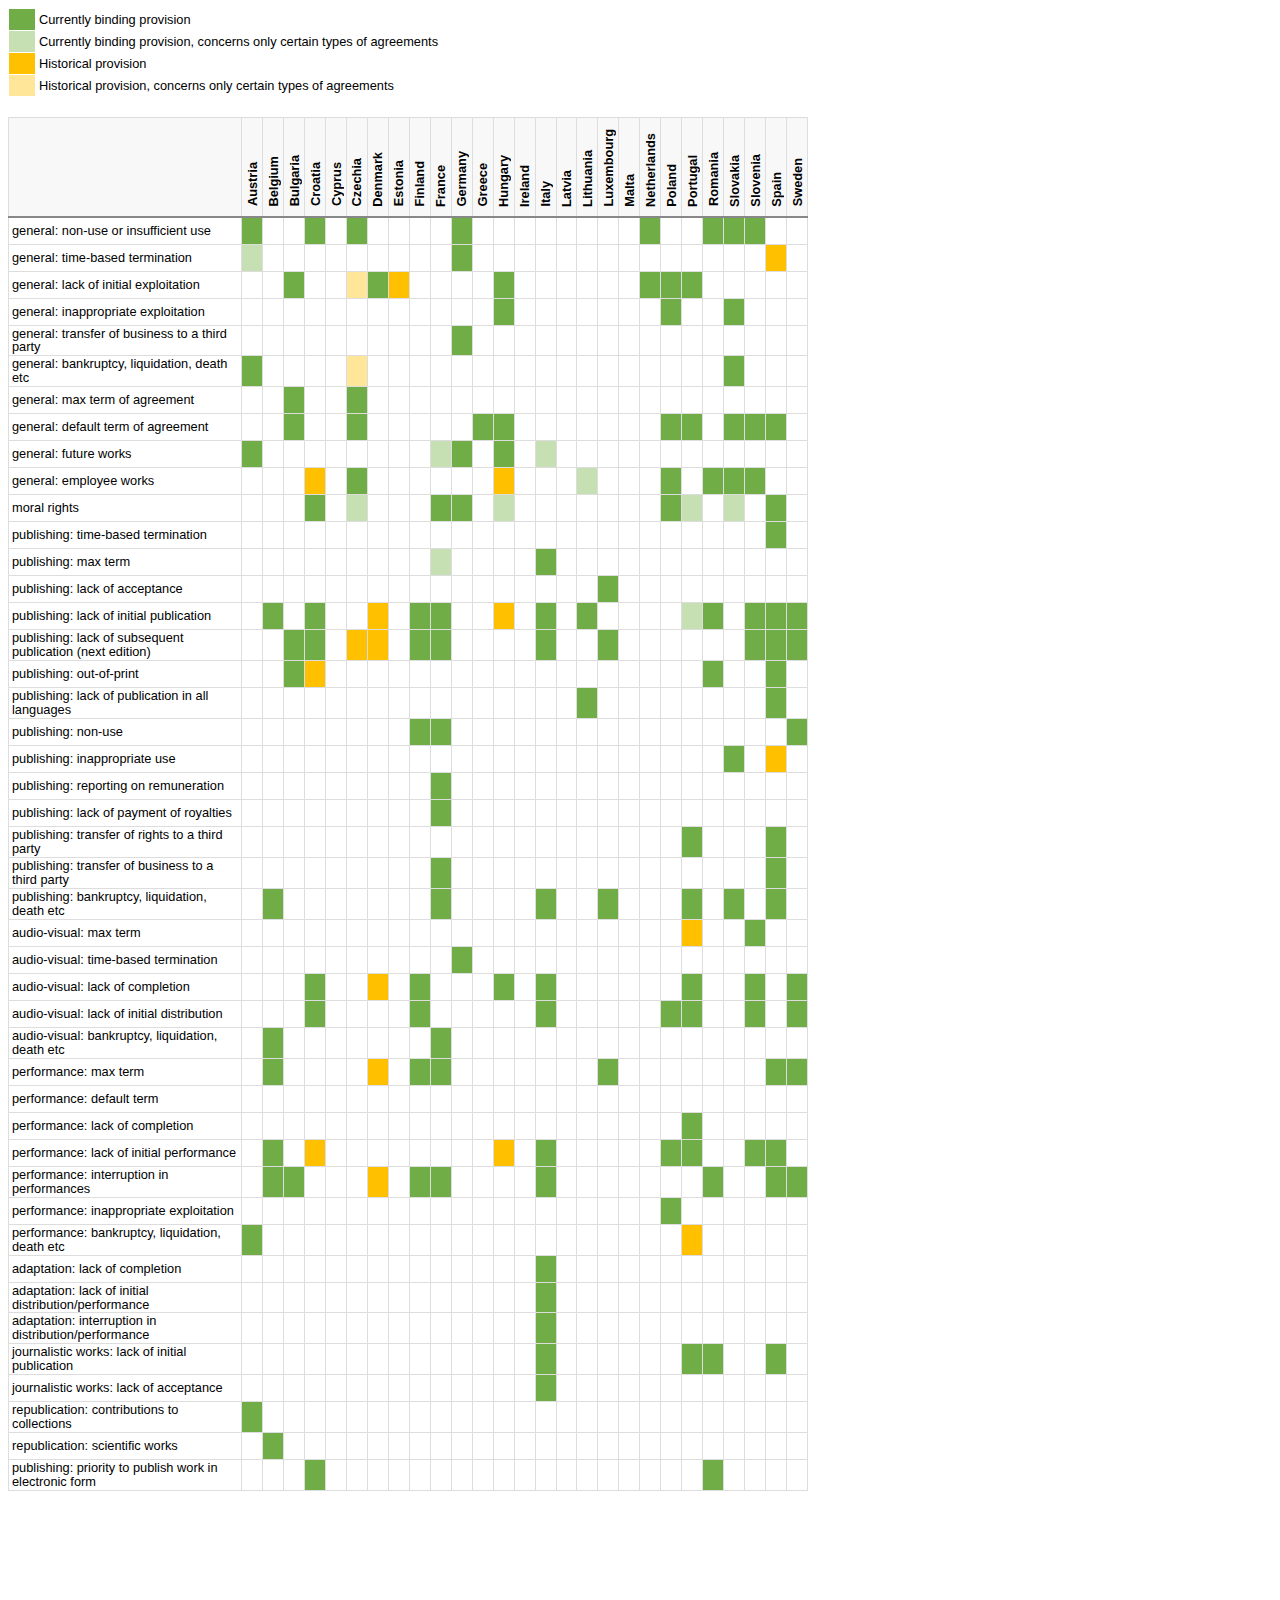
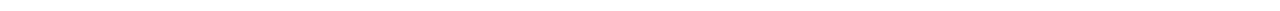
==== commit 05566716: "Make row heights close to equal" ====
--- a/index.html
+++ b/index.html
@@ -14,7 +14,7 @@
 <tr><td class="xls-style-23"></td><td>Historical provision, concerns only certain types of agreements</td>
 </table>
 
-<table>
+<table class="main-table">
 <thead>
 <tr>
 <th class="first-th">
@@ -133,7 +133,7 @@
 <tr>
 <td class="category-name">general: non-use or insufficient use
 </td>
-<td class="xls-style-28 tooltip">
+<td class="xls-style-28 tooltip" onclick="void(0)">
 <span>
 <p>
 <b>Austria
@@ -147,11 +147,11 @@
 </p>
 </span>
 </td>
-<td class="xls-style-20">
-</td>
-<td class="xls-style-20">
-</td>
-<td class="xls-style-19 tooltip">
+<td class="xls-style-20" onclick="void(0)">
+</td>
+<td class="xls-style-20" onclick="void(0)">
+</td>
+<td class="xls-style-19 tooltip" onclick="void(0)">
 <span>
 <p>
 <b>Croatia
@@ -165,9 +165,9 @@
 </p>
 </span>
 </td>
-<td class="xls-style-20">
-</td>
-<td class="xls-style-19 tooltip">
+<td class="xls-style-20" onclick="void(0)">
+</td>
+<td class="xls-style-19 tooltip" onclick="void(0)">
 <span>
 <p>
 <b>Czechia
@@ -181,15 +181,15 @@
 </p>
 </span>
 </td>
-<td class="xls-style-20">
-</td>
-<td class="xls-style-20">
-</td>
-<td class="xls-style-20">
-</td>
-<td class="xls-style-20">
-</td>
-<td class="xls-style-19 tooltip">
+<td class="xls-style-20" onclick="void(0)">
+</td>
+<td class="xls-style-20" onclick="void(0)">
+</td>
+<td class="xls-style-20" onclick="void(0)">
+</td>
+<td class="xls-style-20" onclick="void(0)">
+</td>
+<td class="xls-style-19 tooltip" onclick="void(0)">
 <span>
 <p>
 <b>Germany
@@ -205,23 +205,23 @@
 </p>
 </span>
 </td>
-<td class="xls-style-20">
-</td>
-<td class="xls-style-20">
-</td>
-<td class="xls-style-20">
-</td>
-<td class="xls-style-20">
-</td>
-<td class="xls-style-20">
-</td>
-<td class="xls-style-20">
-</td>
-<td class="xls-style-20">
-</td>
-<td class="xls-style-20">
-</td>
-<td class="xls-style-19 tooltip">
+<td class="xls-style-20" onclick="void(0)">
+</td>
+<td class="xls-style-20" onclick="void(0)">
+</td>
+<td class="xls-style-20" onclick="void(0)">
+</td>
+<td class="xls-style-20" onclick="void(0)">
+</td>
+<td class="xls-style-20" onclick="void(0)">
+</td>
+<td class="xls-style-20" onclick="void(0)">
+</td>
+<td class="xls-style-20" onclick="void(0)">
+</td>
+<td class="xls-style-20" onclick="void(0)">
+</td>
+<td class="xls-style-19 tooltip" onclick="void(0)">
 <span>
 <p>
 <b>Netherlands
@@ -233,11 +233,11 @@
 </p>
 </span>
 </td>
-<td class="xls-style-20">
-</td>
-<td class="xls-style-20">
-</td>
-<td class="xls-style-19 tooltip">
+<td class="xls-style-20" onclick="void(0)">
+</td>
+<td class="xls-style-20" onclick="void(0)">
+</td>
+<td class="xls-style-19 tooltip" onclick="void(0)">
 <span>
 <p>
 <b>Romania
@@ -249,7 +249,7 @@
 </p>
 </span>
 </td>
-<td class="xls-style-19 tooltip">
+<td class="xls-style-19 tooltip" onclick="void(0)">
 <span>
 <p>
 <b>Slovakia
@@ -265,7 +265,7 @@
 </p>
 </span>
 </td>
-<td class="xls-style-19 tooltip">
+<td class="xls-style-19 tooltip" onclick="void(0)">
 <span>
 <p>
 <b>Slovenia
@@ -279,15 +279,15 @@
 </p>
 </span>
 </td>
-<td class="xls-style-20">
-</td>
-<td class="xls-style-20">
+<td class="xls-style-20" onclick="void(0)">
+</td>
+<td class="xls-style-20" onclick="void(0)">
 </td>
 </tr>
 <tr>
 <td class="category-name">general: time-based termination
 </td>
-<td class="xls-style-29 tooltip">
+<td class="xls-style-29 tooltip" onclick="void(0)">
 <span>
 <p>
 <b>Austria
@@ -307,25 +307,25 @@
 </p>
 </span>
 </td>
-<td class="xls-style-20">
-</td>
-<td class="xls-style-20">
-</td>
-<td class="xls-style-20">
-</td>
-<td class="xls-style-20">
-</td>
-<td class="xls-style-20">
-</td>
-<td class="xls-style-20">
-</td>
-<td class="xls-style-20">
-</td>
-<td class="xls-style-20">
-</td>
-<td class="xls-style-20">
-</td>
-<td class="xls-style-19 tooltip">
+<td class="xls-style-20" onclick="void(0)">
+</td>
+<td class="xls-style-20" onclick="void(0)">
+</td>
+<td class="xls-style-20" onclick="void(0)">
+</td>
+<td class="xls-style-20" onclick="void(0)">
+</td>
+<td class="xls-style-20" onclick="void(0)">
+</td>
+<td class="xls-style-20" onclick="void(0)">
+</td>
+<td class="xls-style-20" onclick="void(0)">
+</td>
+<td class="xls-style-20" onclick="void(0)">
+</td>
+<td class="xls-style-20" onclick="void(0)">
+</td>
+<td class="xls-style-19 tooltip" onclick="void(0)">
 <span>
 <p>
 <b>Germany
@@ -345,35 +345,35 @@
 </p>
 </span>
 </td>
-<td class="xls-style-20">
-</td>
-<td class="xls-style-20">
-</td>
-<td class="xls-style-20">
-</td>
-<td class="xls-style-20">
-</td>
-<td class="xls-style-20">
-</td>
-<td class="xls-style-20">
-</td>
-<td class="xls-style-20">
-</td>
-<td class="xls-style-20">
-</td>
-<td class="xls-style-20">
-</td>
-<td class="xls-style-20">
-</td>
-<td class="xls-style-20">
-</td>
-<td class="xls-style-20">
-</td>
-<td class="xls-style-20">
-</td>
-<td class="xls-style-20">
-</td>
-<td class="xls-style-22 tooltip">
+<td class="xls-style-20" onclick="void(0)">
+</td>
+<td class="xls-style-20" onclick="void(0)">
+</td>
+<td class="xls-style-20" onclick="void(0)">
+</td>
+<td class="xls-style-20" onclick="void(0)">
+</td>
+<td class="xls-style-20" onclick="void(0)">
+</td>
+<td class="xls-style-20" onclick="void(0)">
+</td>
+<td class="xls-style-20" onclick="void(0)">
+</td>
+<td class="xls-style-20" onclick="void(0)">
+</td>
+<td class="xls-style-20" onclick="void(0)">
+</td>
+<td class="xls-style-20" onclick="void(0)">
+</td>
+<td class="xls-style-20" onclick="void(0)">
+</td>
+<td class="xls-style-20" onclick="void(0)">
+</td>
+<td class="xls-style-20" onclick="void(0)">
+</td>
+<td class="xls-style-20" onclick="void(0)">
+</td>
+<td class="xls-style-22 tooltip" onclick="void(0)">
 <span>
 <p>
 <b>Spain
@@ -387,17 +387,17 @@
 </p>
 </span>
 </td>
-<td class="xls-style-20">
+<td class="xls-style-20" onclick="void(0)">
 </td>
 </tr>
 <tr>
 <td class="category-name">general: lack of initial exploitation
 </td>
-<td class="xls-style-30">
-</td>
-<td class="xls-style-20">
-</td>
-<td class="xls-style-19 tooltip">
+<td class="xls-style-30" onclick="void(0)">
+</td>
+<td class="xls-style-20" onclick="void(0)">
+</td>
+<td class="xls-style-19 tooltip" onclick="void(0)">
 <span>
 <p>
 <b>Bulgaria
@@ -413,11 +413,11 @@
 </p>
 </span>
 </td>
-<td class="xls-style-20">
-</td>
-<td class="xls-style-20">
-</td>
-<td class="xls-style-23 tooltip">
+<td class="xls-style-20" onclick="void(0)">
+</td>
+<td class="xls-style-20" onclick="void(0)">
+</td>
+<td class="xls-style-23 tooltip" onclick="void(0)">
 <span>
 <p>
 <b>Czechia
@@ -431,7 +431,7 @@
 </p>
 </span>
 </td>
-<td class="xls-style-19 tooltip">
+<td class="xls-style-19 tooltip" onclick="void(0)">
 <span>
 <p>
 <b>Denmark
@@ -445,7 +445,7 @@
 </p>
 </span>
 </td>
-<td class="xls-style-22 tooltip">
+<td class="xls-style-22 tooltip" onclick="void(0)">
 <span>
 <p>
 <b>Estonia
@@ -459,15 +459,15 @@
 </p>
 </span>
 </td>
-<td class="xls-style-20">
-</td>
-<td class="xls-style-20">
-</td>
-<td class="xls-style-20">
-</td>
-<td class="xls-style-20">
-</td>
-<td class="xls-style-19 tooltip">
+<td class="xls-style-20" onclick="void(0)">
+</td>
+<td class="xls-style-20" onclick="void(0)">
+</td>
+<td class="xls-style-20" onclick="void(0)">
+</td>
+<td class="xls-style-20" onclick="void(0)">
+</td>
+<td class="xls-style-19 tooltip" onclick="void(0)">
 <span>
 <p>
 <b>Hungary
@@ -481,19 +481,19 @@
 </p>
 </span>
 </td>
-<td class="xls-style-20">
-</td>
-<td class="xls-style-20">
-</td>
-<td class="xls-style-20">
-</td>
-<td class="xls-style-20">
-</td>
-<td class="xls-style-20">
-</td>
-<td class="xls-style-20">
-</td>
-<td class="xls-style-19 tooltip">
+<td class="xls-style-20" onclick="void(0)">
+</td>
+<td class="xls-style-20" onclick="void(0)">
+</td>
+<td class="xls-style-20" onclick="void(0)">
+</td>
+<td class="xls-style-20" onclick="void(0)">
+</td>
+<td class="xls-style-20" onclick="void(0)">
+</td>
+<td class="xls-style-20" onclick="void(0)">
+</td>
+<td class="xls-style-19 tooltip" onclick="void(0)">
 <span>
 <p>
 <b>Netherlands
@@ -505,7 +505,7 @@
 </p>
 </span>
 </td>
-<td class="xls-style-19 tooltip">
+<td class="xls-style-19 tooltip" onclick="void(0)">
 <span>
 <p>
 <b>Poland
@@ -517,7 +517,7 @@
 </p>
 </span>
 </td>
-<td class="xls-style-19 tooltip">
+<td class="xls-style-19 tooltip" onclick="void(0)">
 <span>
 <p>
 <b>Portugal
@@ -531,45 +531,45 @@
 </p>
 </span>
 </td>
-<td class="xls-style-20">
-</td>
-<td class="xls-style-20">
-</td>
-<td class="xls-style-20">
-</td>
-<td class="xls-style-20">
-</td>
-<td class="xls-style-20">
+<td class="xls-style-20" onclick="void(0)">
+</td>
+<td class="xls-style-20" onclick="void(0)">
+</td>
+<td class="xls-style-20" onclick="void(0)">
+</td>
+<td class="xls-style-20" onclick="void(0)">
+</td>
+<td class="xls-style-20" onclick="void(0)">
 </td>
 </tr>
 <tr>
 <td class="category-name">general: inappropriate exploitation
 </td>
-<td class="xls-style-30">
-</td>
-<td class="xls-style-20">
-</td>
-<td class="xls-style-24">
-</td>
-<td class="xls-style-20">
-</td>
-<td class="xls-style-20">
-</td>
-<td class="xls-style-24">
-</td>
-<td class="xls-style-24">
-</td>
-<td class="xls-style-24">
-</td>
-<td class="xls-style-20">
-</td>
-<td class="xls-style-20">
-</td>
-<td class="xls-style-20">
-</td>
-<td class="xls-style-20">
-</td>
-<td class="xls-style-19 tooltip">
+<td class="xls-style-30" onclick="void(0)">
+</td>
+<td class="xls-style-20" onclick="void(0)">
+</td>
+<td class="xls-style-24" onclick="void(0)">
+</td>
+<td class="xls-style-20" onclick="void(0)">
+</td>
+<td class="xls-style-20" onclick="void(0)">
+</td>
+<td class="xls-style-24" onclick="void(0)">
+</td>
+<td class="xls-style-24" onclick="void(0)">
+</td>
+<td class="xls-style-24" onclick="void(0)">
+</td>
+<td class="xls-style-20" onclick="void(0)">
+</td>
+<td class="xls-style-20" onclick="void(0)">
+</td>
+<td class="xls-style-20" onclick="void(0)">
+</td>
+<td class="xls-style-20" onclick="void(0)">
+</td>
+<td class="xls-style-19 tooltip" onclick="void(0)">
 <span>
 <p>
 <b>Hungary
@@ -583,21 +583,21 @@
 </p>
 </span>
 </td>
-<td class="xls-style-20">
-</td>
-<td class="xls-style-20">
-</td>
-<td class="xls-style-20">
-</td>
-<td class="xls-style-20">
-</td>
-<td class="xls-style-20">
-</td>
-<td class="xls-style-20">
-</td>
-<td class="xls-style-20">
-</td>
-<td class="xls-style-19 tooltip">
+<td class="xls-style-20" onclick="void(0)">
+</td>
+<td class="xls-style-20" onclick="void(0)">
+</td>
+<td class="xls-style-20" onclick="void(0)">
+</td>
+<td class="xls-style-20" onclick="void(0)">
+</td>
+<td class="xls-style-20" onclick="void(0)">
+</td>
+<td class="xls-style-20" onclick="void(0)">
+</td>
+<td class="xls-style-20" onclick="void(0)">
+</td>
+<td class="xls-style-19 tooltip" onclick="void(0)">
 <span>
 <p>
 <b>Poland
@@ -609,11 +609,11 @@
 </p>
 </span>
 </td>
-<td class="xls-style-20">
-</td>
-<td class="xls-style-20">
-</td>
-<td class="xls-style-19 tooltip">
+<td class="xls-style-20" onclick="void(0)">
+</td>
+<td class="xls-style-20" onclick="void(0)">
+</td>
+<td class="xls-style-19 tooltip" onclick="void(0)">
 <span>
 <p>
 <b>Slovakia
@@ -629,37 +629,37 @@
 </p>
 </span>
 </td>
-<td class="xls-style-20">
-</td>
-<td class="xls-style-20">
-</td>
-<td class="xls-style-20">
+<td class="xls-style-20" onclick="void(0)">
+</td>
+<td class="xls-style-20" onclick="void(0)">
+</td>
+<td class="xls-style-20" onclick="void(0)">
 </td>
 </tr>
 <tr>
 <td class="category-name">general: transfer of business to a third party
 </td>
-<td class="xls-style-30">
-</td>
-<td class="xls-style-20">
-</td>
-<td class="xls-style-24">
-</td>
-<td class="xls-style-20">
-</td>
-<td class="xls-style-20">
-</td>
-<td class="xls-style-24">
-</td>
-<td class="xls-style-24">
-</td>
-<td class="xls-style-24">
-</td>
-<td class="xls-style-20">
-</td>
-<td class="xls-style-20">
-</td>
-<td class="xls-style-19 tooltip">
+<td class="xls-style-30" onclick="void(0)">
+</td>
+<td class="xls-style-20" onclick="void(0)">
+</td>
+<td class="xls-style-24" onclick="void(0)">
+</td>
+<td class="xls-style-20" onclick="void(0)">
+</td>
+<td class="xls-style-20" onclick="void(0)">
+</td>
+<td class="xls-style-24" onclick="void(0)">
+</td>
+<td class="xls-style-24" onclick="void(0)">
+</td>
+<td class="xls-style-24" onclick="void(0)">
+</td>
+<td class="xls-style-20" onclick="void(0)">
+</td>
+<td class="xls-style-20" onclick="void(0)">
+</td>
+<td class="xls-style-19 tooltip" onclick="void(0)">
 <span>
 <p>
 <b>Germany
@@ -673,43 +673,43 @@
 </p>
 </span>
 </td>
-<td class="xls-style-20">
-</td>
-<td class="xls-style-24">
-</td>
-<td class="xls-style-20">
-</td>
-<td class="xls-style-20">
-</td>
-<td class="xls-style-20">
-</td>
-<td class="xls-style-20">
-</td>
-<td class="xls-style-20">
-</td>
-<td class="xls-style-20">
-</td>
-<td class="xls-style-20">
-</td>
-<td class="xls-style-24">
-</td>
-<td class="xls-style-20">
-</td>
-<td class="xls-style-20">
-</td>
-<td class="xls-style-24">
-</td>
-<td class="xls-style-20">
-</td>
-<td class="xls-style-20">
-</td>
-<td class="xls-style-20">
+<td class="xls-style-20" onclick="void(0)">
+</td>
+<td class="xls-style-24" onclick="void(0)">
+</td>
+<td class="xls-style-20" onclick="void(0)">
+</td>
+<td class="xls-style-20" onclick="void(0)">
+</td>
+<td class="xls-style-20" onclick="void(0)">
+</td>
+<td class="xls-style-20" onclick="void(0)">
+</td>
+<td class="xls-style-20" onclick="void(0)">
+</td>
+<td class="xls-style-20" onclick="void(0)">
+</td>
+<td class="xls-style-20" onclick="void(0)">
+</td>
+<td class="xls-style-24" onclick="void(0)">
+</td>
+<td class="xls-style-20" onclick="void(0)">
+</td>
+<td class="xls-style-20" onclick="void(0)">
+</td>
+<td class="xls-style-24" onclick="void(0)">
+</td>
+<td class="xls-style-20" onclick="void(0)">
+</td>
+<td class="xls-style-20" onclick="void(0)">
+</td>
+<td class="xls-style-20" onclick="void(0)">
 </td>
 </tr>
 <tr>
 <td class="category-name">general: bankruptcy, liquidation, death etc
 </td>
-<td class="xls-style-28 tooltip">
+<td class="xls-style-28 tooltip" onclick="void(0)">
 <span>
 <p>
 <b>Austria
@@ -723,15 +723,15 @@
 </p>
 </span>
 </td>
-<td class="xls-style-24">
-</td>
-<td class="xls-style-20">
-</td>
-<td class="xls-style-20">
-</td>
-<td class="xls-style-20">
-</td>
-<td class="xls-style-23 tooltip">
+<td class="xls-style-24" onclick="void(0)">
+</td>
+<td class="xls-style-20" onclick="void(0)">
+</td>
+<td class="xls-style-20" onclick="void(0)">
+</td>
+<td class="xls-style-20" onclick="void(0)">
+</td>
+<td class="xls-style-23 tooltip" onclick="void(0)">
 <span>
 <p>
 <b>Czechia
@@ -747,41 +747,41 @@
 </p>
 </span>
 </td>
-<td class="xls-style-20">
-</td>
-<td class="xls-style-20">
-</td>
-<td class="xls-style-20">
-</td>
-<td class="xls-style-20">
-</td>
-<td class="xls-style-24">
-</td>
-<td class="xls-style-20">
-</td>
-<td class="xls-style-20">
-</td>
-<td class="xls-style-20">
-</td>
-<td class="xls-style-20">
-</td>
-<td class="xls-style-20">
-</td>
-<td class="xls-style-20">
-</td>
-<td class="xls-style-20">
-</td>
-<td class="xls-style-20">
-</td>
-<td class="xls-style-20">
-</td>
-<td class="xls-style-20">
-</td>
-<td class="xls-style-20">
-</td>
-<td class="xls-style-20">
-</td>
-<td class="xls-style-19 tooltip">
+<td class="xls-style-20" onclick="void(0)">
+</td>
+<td class="xls-style-20" onclick="void(0)">
+</td>
+<td class="xls-style-20" onclick="void(0)">
+</td>
+<td class="xls-style-20" onclick="void(0)">
+</td>
+<td class="xls-style-24" onclick="void(0)">
+</td>
+<td class="xls-style-20" onclick="void(0)">
+</td>
+<td class="xls-style-20" onclick="void(0)">
+</td>
+<td class="xls-style-20" onclick="void(0)">
+</td>
+<td class="xls-style-20" onclick="void(0)">
+</td>
+<td class="xls-style-20" onclick="void(0)">
+</td>
+<td class="xls-style-20" onclick="void(0)">
+</td>
+<td class="xls-style-20" onclick="void(0)">
+</td>
+<td class="xls-style-20" onclick="void(0)">
+</td>
+<td class="xls-style-20" onclick="void(0)">
+</td>
+<td class="xls-style-20" onclick="void(0)">
+</td>
+<td class="xls-style-20" onclick="void(0)">
+</td>
+<td class="xls-style-20" onclick="void(0)">
+</td>
+<td class="xls-style-19 tooltip" onclick="void(0)">
 <span>
 <p>
 <b>Slovakia
@@ -793,21 +793,21 @@
 </p>
 </span>
 </td>
-<td class="xls-style-20">
-</td>
-<td class="xls-style-20">
-</td>
-<td class="xls-style-20">
+<td class="xls-style-20" onclick="void(0)">
+</td>
+<td class="xls-style-20" onclick="void(0)">
+</td>
+<td class="xls-style-20" onclick="void(0)">
 </td>
 </tr>
 <tr>
 <td class="category-name">general: max term of agreement
 </td>
-<td class="xls-style-30">
-</td>
-<td class="xls-style-20">
-</td>
-<td class="xls-style-19 tooltip">
+<td class="xls-style-30" onclick="void(0)">
+</td>
+<td class="xls-style-20" onclick="void(0)">
+</td>
+<td class="xls-style-19 tooltip" onclick="void(0)">
 <span>
 <p>
 <b>Bulgaria
@@ -823,11 +823,11 @@
 </p>
 </span>
 </td>
-<td class="xls-style-20">
-</td>
-<td class="xls-style-20">
-</td>
-<td class="xls-style-19 tooltip">
+<td class="xls-style-20" onclick="void(0)">
+</td>
+<td class="xls-style-20" onclick="void(0)">
+</td>
+<td class="xls-style-19 tooltip" onclick="void(0)">
 <span>
 <p>
 <b>Czechia
@@ -841,57 +841,57 @@
 </p>
 </span>
 </td>
-<td class="xls-style-20">
-</td>
-<td class="xls-style-20">
-</td>
-<td class="xls-style-20">
-</td>
-<td class="xls-style-20">
-</td>
-<td class="xls-style-24">
-</td>
-<td class="xls-style-20">
-</td>
-<td class="xls-style-20">
-</td>
-<td class="xls-style-20">
-</td>
-<td class="xls-style-20">
-</td>
-<td class="xls-style-20">
-</td>
-<td class="xls-style-20">
-</td>
-<td class="xls-style-20">
-</td>
-<td class="xls-style-20">
-</td>
-<td class="xls-style-20">
-</td>
-<td class="xls-style-20">
-</td>
-<td class="xls-style-20">
-</td>
-<td class="xls-style-20">
-</td>
-<td class="xls-style-20">
-</td>
-<td class="xls-style-20">
-</td>
-<td class="xls-style-20">
-</td>
-<td class="xls-style-20">
+<td class="xls-style-20" onclick="void(0)">
+</td>
+<td class="xls-style-20" onclick="void(0)">
+</td>
+<td class="xls-style-20" onclick="void(0)">
+</td>
+<td class="xls-style-20" onclick="void(0)">
+</td>
+<td class="xls-style-24" onclick="void(0)">
+</td>
+<td class="xls-style-20" onclick="void(0)">
+</td>
+<td class="xls-style-20" onclick="void(0)">
+</td>
+<td class="xls-style-20" onclick="void(0)">
+</td>
+<td class="xls-style-20" onclick="void(0)">
+</td>
+<td class="xls-style-20" onclick="void(0)">
+</td>
+<td class="xls-style-20" onclick="void(0)">
+</td>
+<td class="xls-style-20" onclick="void(0)">
+</td>
+<td class="xls-style-20" onclick="void(0)">
+</td>
+<td class="xls-style-20" onclick="void(0)">
+</td>
+<td class="xls-style-20" onclick="void(0)">
+</td>
+<td class="xls-style-20" onclick="void(0)">
+</td>
+<td class="xls-style-20" onclick="void(0)">
+</td>
+<td class="xls-style-20" onclick="void(0)">
+</td>
+<td class="xls-style-20" onclick="void(0)">
+</td>
+<td class="xls-style-20" onclick="void(0)">
+</td>
+<td class="xls-style-20" onclick="void(0)">
 </td>
 </tr>
 <tr>
 <td class="category-name">general: default term of agreement
 </td>
-<td class="xls-style-30">
-</td>
-<td class="xls-style-20">
-</td>
-<td class="xls-style-19 tooltip">
+<td class="xls-style-30" onclick="void(0)">
+</td>
+<td class="xls-style-20" onclick="void(0)">
+</td>
+<td class="xls-style-19 tooltip" onclick="void(0)">
 <span>
 <p>
 <b>Bulgaria
@@ -905,11 +905,11 @@
 </p>
 </span>
 </td>
-<td class="xls-style-20">
-</td>
-<td class="xls-style-20">
-</td>
-<td class="xls-style-19 tooltip">
+<td class="xls-style-20" onclick="void(0)">
+</td>
+<td class="xls-style-20" onclick="void(0)">
+</td>
+<td class="xls-style-19 tooltip" onclick="void(0)">
 <span>
 <p>
 <b>Czechia
@@ -923,17 +923,17 @@
 </p>
 </span>
 </td>
-<td class="xls-style-20">
-</td>
-<td class="xls-style-20">
-</td>
-<td class="xls-style-20">
-</td>
-<td class="xls-style-20">
-</td>
-<td class="xls-style-24">
-</td>
-<td class="xls-style-19 tooltip">
+<td class="xls-style-20" onclick="void(0)">
+</td>
+<td class="xls-style-20" onclick="void(0)">
+</td>
+<td class="xls-style-20" onclick="void(0)">
+</td>
+<td class="xls-style-20" onclick="void(0)">
+</td>
+<td class="xls-style-24" onclick="void(0)">
+</td>
+<td class="xls-style-19 tooltip" onclick="void(0)">
 <span>
 <p>
 <b>Greece
@@ -945,7 +945,7 @@
 </p>
 </span>
 </td>
-<td class="xls-style-19 tooltip">
+<td class="xls-style-19 tooltip" onclick="void(0)">
 <span>
 <p>
 <b>Hungary
@@ -957,21 +957,21 @@
 </p>
 </span>
 </td>
-<td class="xls-style-20">
-</td>
-<td class="xls-style-20">
-</td>
-<td class="xls-style-20">
-</td>
-<td class="xls-style-20">
-</td>
-<td class="xls-style-20">
-</td>
-<td class="xls-style-20">
-</td>
-<td class="xls-style-20">
-</td>
-<td class="xls-style-19 tooltip">
+<td class="xls-style-20" onclick="void(0)">
+</td>
+<td class="xls-style-20" onclick="void(0)">
+</td>
+<td class="xls-style-20" onclick="void(0)">
+</td>
+<td class="xls-style-20" onclick="void(0)">
+</td>
+<td class="xls-style-20" onclick="void(0)">
+</td>
+<td class="xls-style-20" onclick="void(0)">
+</td>
+<td class="xls-style-20" onclick="void(0)">
+</td>
+<td class="xls-style-19 tooltip" onclick="void(0)">
 <span>
 <p>
 <b>Poland
@@ -985,7 +985,7 @@
 </p>
 </span>
 </td>
-<td class="xls-style-19 tooltip">
+<td class="xls-style-19 tooltip" onclick="void(0)">
 <span>
 <p>
 <b>Portugal
@@ -999,9 +999,9 @@
 </p>
 </span>
 </td>
-<td class="xls-style-20">
-</td>
-<td class="xls-style-19 tooltip">
+<td class="xls-style-20" onclick="void(0)">
+</td>
+<td class="xls-style-19 tooltip" onclick="void(0)">
 <span>
 <p>
 <b>Slovakia
@@ -1013,7 +1013,7 @@
 </p>
 </span>
 </td>
-<td class="xls-style-19 tooltip">
+<td class="xls-style-19 tooltip" onclick="void(0)">
 <span>
 <p>
 <b>Slovenia
@@ -1025,7 +1025,7 @@
 </p>
 </span>
 </td>
-<td class="xls-style-19 tooltip">
+<td class="xls-style-19 tooltip" onclick="void(0)">
 <span>
 <p>
 <b>Spain
@@ -1039,13 +1039,13 @@
 </p>
 </span>
 </td>
-<td class="xls-style-20">
+<td class="xls-style-20" onclick="void(0)">
 </td>
 </tr>
 <tr>
 <td class="category-name">general: future works
 </td>
-<td class="xls-style-28 tooltip">
+<td class="xls-style-28 tooltip" onclick="void(0)">
 <span>
 <p>
 <b>Austria
@@ -1063,23 +1063,23 @@
 </p>
 </span>
 </td>
-<td class="xls-style-20">
-</td>
-<td class="xls-style-20">
-</td>
-<td class="xls-style-20">
-</td>
-<td class="xls-style-20">
-</td>
-<td class="xls-style-20">
-</td>
-<td class="xls-style-20">
-</td>
-<td class="xls-style-20">
-</td>
-<td class="xls-style-20">
-</td>
-<td class="xls-style-21 tooltip">
+<td class="xls-style-20" onclick="void(0)">
+</td>
+<td class="xls-style-20" onclick="void(0)">
+</td>
+<td class="xls-style-20" onclick="void(0)">
+</td>
+<td class="xls-style-20" onclick="void(0)">
+</td>
+<td class="xls-style-20" onclick="void(0)">
+</td>
+<td class="xls-style-20" onclick="void(0)">
+</td>
+<td class="xls-style-20" onclick="void(0)">
+</td>
+<td class="xls-style-20" onclick="void(0)">
+</td>
+<td class="xls-style-21 tooltip" onclick="void(0)">
 <span>
 <p>
 <b>France
@@ -1095,7 +1095,7 @@
 </p>
 </span>
 </td>
-<td class="xls-style-19 tooltip">
+<td class="xls-style-19 tooltip" onclick="void(0)">
 <span>
 <p>
 <b>Germany
@@ -1107,9 +1107,9 @@
 </p>
 </span>
 </td>
-<td class="xls-style-20">
-</td>
-<td class="xls-style-19 tooltip">
+<td class="xls-style-20" onclick="void(0)">
+</td>
+<td class="xls-style-19 tooltip" onclick="void(0)">
 <span>
 <p>
 <b>Hungary
@@ -1123,9 +1123,9 @@
 </p>
 </span>
 </td>
-<td class="xls-style-20">
-</td>
-<td class="xls-style-21 tooltip">
+<td class="xls-style-20" onclick="void(0)">
+</td>
+<td class="xls-style-21 tooltip" onclick="void(0)">
 <span>
 <p>
 <b>Italy
@@ -1139,41 +1139,41 @@
 </p>
 </span>
 </td>
-<td class="xls-style-20">
-</td>
-<td class="xls-style-20">
-</td>
-<td class="xls-style-20">
-</td>
-<td class="xls-style-20">
-</td>
-<td class="xls-style-20">
-</td>
-<td class="xls-style-20">
-</td>
-<td class="xls-style-20">
-</td>
-<td class="xls-style-20">
-</td>
-<td class="xls-style-20">
-</td>
-<td class="xls-style-20">
-</td>
-<td class="xls-style-20">
-</td>
-<td class="xls-style-20">
+<td class="xls-style-20" onclick="void(0)">
+</td>
+<td class="xls-style-20" onclick="void(0)">
+</td>
+<td class="xls-style-20" onclick="void(0)">
+</td>
+<td class="xls-style-20" onclick="void(0)">
+</td>
+<td class="xls-style-20" onclick="void(0)">
+</td>
+<td class="xls-style-20" onclick="void(0)">
+</td>
+<td class="xls-style-20" onclick="void(0)">
+</td>
+<td class="xls-style-20" onclick="void(0)">
+</td>
+<td class="xls-style-20" onclick="void(0)">
+</td>
+<td class="xls-style-20" onclick="void(0)">
+</td>
+<td class="xls-style-20" onclick="void(0)">
+</td>
+<td class="xls-style-20" onclick="void(0)">
 </td>
 </tr>
 <tr>
 <td class="category-name">general: employee works
 </td>
-<td class="xls-style-30">
-</td>
-<td class="xls-style-20">
-</td>
-<td class="xls-style-20">
-</td>
-<td class="xls-style-22 tooltip">
+<td class="xls-style-30" onclick="void(0)">
+</td>
+<td class="xls-style-20" onclick="void(0)">
+</td>
+<td class="xls-style-20" onclick="void(0)">
+</td>
+<td class="xls-style-22 tooltip" onclick="void(0)">
 <span>
 <p>
 <b>Croatia
@@ -1197,9 +1197,9 @@
 </p>
 </span>
 </td>
-<td class="xls-style-20">
-</td>
-<td class="xls-style-19 tooltip">
+<td class="xls-style-20" onclick="void(0)">
+</td>
+<td class="xls-style-19 tooltip" onclick="void(0)">
 <span>
 <p>
 <b>Czechia
@@ -1213,19 +1213,19 @@
 </p>
 </span>
 </td>
-<td class="xls-style-20">
-</td>
-<td class="xls-style-20">
-</td>
-<td class="xls-style-20">
-</td>
-<td class="xls-style-20">
-</td>
-<td class="xls-style-20">
-</td>
-<td class="xls-style-20">
-</td>
-<td class="xls-style-22 tooltip">
+<td class="xls-style-20" onclick="void(0)">
+</td>
+<td class="xls-style-20" onclick="void(0)">
+</td>
+<td class="xls-style-20" onclick="void(0)">
+</td>
+<td class="xls-style-20" onclick="void(0)">
+</td>
+<td class="xls-style-20" onclick="void(0)">
+</td>
+<td class="xls-style-20" onclick="void(0)">
+</td>
+<td class="xls-style-22 tooltip" onclick="void(0)">
 <span>
 <p>
 <b>Hungary
@@ -1241,13 +1241,13 @@
 </p>
 </span>
 </td>
-<td class="xls-style-20">
-</td>
-<td class="xls-style-20">
-</td>
-<td class="xls-style-20">
-</td>
-<td class="xls-style-21 tooltip">
+<td class="xls-style-20" onclick="void(0)">
+</td>
+<td class="xls-style-20" onclick="void(0)">
+</td>
+<td class="xls-style-20" onclick="void(0)">
+</td>
+<td class="xls-style-21 tooltip" onclick="void(0)">
 <span>
 <p>
 <b>Lithuania
@@ -1259,13 +1259,13 @@
 </p>
 </span>
 </td>
-<td class="xls-style-20">
-</td>
-<td class="xls-style-20">
-</td>
-<td class="xls-style-20">
-</td>
-<td class="xls-style-19 tooltip">
+<td class="xls-style-20" onclick="void(0)">
+</td>
+<td class="xls-style-20" onclick="void(0)">
+</td>
+<td class="xls-style-20" onclick="void(0)">
+</td>
+<td class="xls-style-19 tooltip" onclick="void(0)">
 <span>
 <p>
 <b>Poland
@@ -1287,9 +1287,9 @@
 </p>
 </span>
 </td>
-<td class="xls-style-20">
-</td>
-<td class="xls-style-19 tooltip">
+<td class="xls-style-20" onclick="void(0)">
+</td>
+<td class="xls-style-19 tooltip" onclick="void(0)">
 <span>
 <p>
 <b>Romania
@@ -1301,7 +1301,7 @@
 </p>
 </span>
 </td>
-<td class="xls-style-19 tooltip">
+<td class="xls-style-19 tooltip" onclick="void(0)">
 <span>
 <p>
 <b>Slovakia
@@ -1313,7 +1313,7 @@
 </p>
 </span>
 </td>
-<td class="xls-style-19 tooltip">
+<td class="xls-style-19 tooltip" onclick="void(0)">
 <span>
 <p>
 <b>Slovenia
@@ -1325,21 +1325,21 @@
 </p>
 </span>
 </td>
-<td class="xls-style-20">
-</td>
-<td class="xls-style-20">
+<td class="xls-style-20" onclick="void(0)">
+</td>
+<td class="xls-style-20" onclick="void(0)">
 </td>
 </tr>
 <tr>
 <td class="category-name">moral rights
 </td>
-<td class="xls-style-30">
-</td>
-<td class="xls-style-20">
-</td>
-<td class="xls-style-20">
-</td>
-<td class="xls-style-19 tooltip">
+<td class="xls-style-30" onclick="void(0)">
+</td>
+<td class="xls-style-20" onclick="void(0)">
+</td>
+<td class="xls-style-20" onclick="void(0)">
+</td>
+<td class="xls-style-19 tooltip" onclick="void(0)">
 <span>
 <p>
 <b>Croatia
@@ -1351,9 +1351,9 @@
 </p>
 </span>
 </td>
-<td class="xls-style-20">
-</td>
-<td class="xls-style-21 tooltip">
+<td class="xls-style-20" onclick="void(0)">
+</td>
+<td class="xls-style-21 tooltip" onclick="void(0)">
 <span>
 <p>
 <b>Czechia
@@ -1371,13 +1371,13 @@
 </p>
 </span>
 </td>
-<td class="xls-style-20">
-</td>
-<td class="xls-style-20">
-</td>
-<td class="xls-style-20">
-</td>
-<td class="xls-style-19 tooltip">
+<td class="xls-style-20" onclick="void(0)">
+</td>
+<td class="xls-style-20" onclick="void(0)">
+</td>
+<td class="xls-style-20" onclick="void(0)">
+</td>
+<td class="xls-style-19 tooltip" onclick="void(0)">
 <span>
 <p>
 <b>France
@@ -1397,7 +1397,7 @@
 </p>
 </span>
 </td>
-<td class="xls-style-19 tooltip">
+<td class="xls-style-19 tooltip" onclick="void(0)">
 <span>
 <p>
 <b>Germany
@@ -1413,9 +1413,9 @@
 </p>
 </span>
 </td>
-<td class="xls-style-20">
-</td>
-<td class="xls-style-21 tooltip">
+<td class="xls-style-20" onclick="void(0)">
+</td>
+<td class="xls-style-21 tooltip" onclick="void(0)">
 <span>
 <p>
 <b>Hungary
@@ -1441,21 +1441,21 @@
 </p>
 </span>
 </td>
-<td class="xls-style-20">
-</td>
-<td class="xls-style-20">
-</td>
-<td class="xls-style-20">
-</td>
-<td class="xls-style-20">
-</td>
-<td class="xls-style-20">
-</td>
-<td class="xls-style-20">
-</td>
-<td class="xls-style-20">
-</td>
-<td class="xls-style-19 tooltip">
+<td class="xls-style-20" onclick="void(0)">
+</td>
+<td class="xls-style-20" onclick="void(0)">
+</td>
+<td class="xls-style-20" onclick="void(0)">
+</td>
+<td class="xls-style-20" onclick="void(0)">
+</td>
+<td class="xls-style-20" onclick="void(0)">
+</td>
+<td class="xls-style-20" onclick="void(0)">
+</td>
+<td class="xls-style-20" onclick="void(0)">
+</td>
+<td class="xls-style-19 tooltip" onclick="void(0)">
 <span>
 <p>
 <b>Poland
@@ -1469,7 +1469,7 @@
 </p>
 </span>
 </td>
-<td class="xls-style-21 tooltip">
+<td class="xls-style-21 tooltip" onclick="void(0)">
 <span>
 <p>
 <b>Portugal
@@ -1489,9 +1489,9 @@
 </p>
 </span>
 </td>
-<td class="xls-style-20">
-</td>
-<td class="xls-style-21 tooltip">
+<td class="xls-style-20" onclick="void(0)">
+</td>
+<td class="xls-style-21 tooltip" onclick="void(0)">
 <span>
 <p>
 <b>Slovakia
@@ -1505,9 +1505,9 @@
 </p>
 </span>
 </td>
-<td class="xls-style-20">
-</td>
-<td class="xls-style-19 tooltip">
+<td class="xls-style-20" onclick="void(0)">
+</td>
+<td class="xls-style-19 tooltip" onclick="void(0)">
 <span>
 <p>
 <b>Spain
@@ -1519,63 +1519,63 @@
 </p>
 </span>
 </td>
-<td class="xls-style-20">
+<td class="xls-style-20" onclick="void(0)">
 </td>
 </tr>
 <tr>
 <td class="category-name">publishing: time-based termination
 </td>
-<td class="xls-style-30">
-</td>
-<td class="xls-style-20">
-</td>
-<td class="xls-style-20">
-</td>
-<td class="xls-style-24">
-</td>
-<td class="xls-style-20">
-</td>
-<td class="xls-style-24">
-</td>
-<td class="xls-style-20">
-</td>
-<td class="xls-style-20">
-</td>
-<td class="xls-style-20">
-</td>
-<td class="xls-style-20">
-</td>
-<td class="xls-style-24">
-</td>
-<td class="xls-style-20">
-</td>
-<td class="xls-style-24">
-</td>
-<td class="xls-style-20">
-</td>
-<td class="xls-style-20">
-</td>
-<td class="xls-style-20">
-</td>
-<td class="xls-style-20">
-</td>
-<td class="xls-style-20">
-</td>
-<td class="xls-style-20">
-</td>
-<td class="xls-style-20">
-</td>
-<td class="xls-style-24">
-</td>
-<td class="xls-style-24">
-</td>
-<td class="xls-style-20">
-</td>
-<td class="xls-style-20">
-</td>
-<td class="xls-style-20">
-</td>
-<td class="xls-style-19 tooltip">
+<td class="xls-style-30" onclick="void(0)">
+</td>
+<td class="xls-style-20" onclick="void(0)">
+</td>
+<td class="xls-style-20" onclick="void(0)">
+</td>
+<td class="xls-style-24" onclick="void(0)">
+</td>
+<td class="xls-style-20" onclick="void(0)">
+</td>
+<td class="xls-style-24" onclick="void(0)">
+</td>
+<td class="xls-style-20" onclick="void(0)">
+</td>
+<td class="xls-style-20" onclick="void(0)">
+</td>
+<td class="xls-style-20" onclick="void(0)">
+</td>
+<td class="xls-style-20" onclick="void(0)">
+</td>
+<td class="xls-style-24" onclick="void(0)">
+</td>
+<td class="xls-style-20" onclick="void(0)">
+</td>
+<td class="xls-style-24" onclick="void(0)">
+</td>
+<td class="xls-style-20" onclick="void(0)">
+</td>
+<td class="xls-style-20" onclick="void(0)">
+</td>
+<td class="xls-style-20" onclick="void(0)">
+</td>
+<td class="xls-style-20" onclick="void(0)">
+</td>
+<td class="xls-style-20" onclick="void(0)">
+</td>
+<td class="xls-style-20" onclick="void(0)">
+</td>
+<td class="xls-style-20" onclick="void(0)">
+</td>
+<td class="xls-style-24" onclick="void(0)">
+</td>
+<td class="xls-style-24" onclick="void(0)">
+</td>
+<td class="xls-style-20" onclick="void(0)">
+</td>
+<td class="xls-style-20" onclick="void(0)">
+</td>
+<td class="xls-style-20" onclick="void(0)">
+</td>
+<td class="xls-style-19 tooltip" onclick="void(0)">
 <span>
 <p>
 <b>Spain
@@ -1589,31 +1589,31 @@
 </p>
 </span>
 </td>
-<td class="xls-style-20">
+<td class="xls-style-20" onclick="void(0)">
 </td>
 </tr>
 <tr>
 <td class="category-name">publishing: max term
 </td>
-<td class="xls-style-30">
-</td>
-<td class="xls-style-20">
-</td>
-<td class="xls-style-20">
-</td>
-<td class="xls-style-20">
-</td>
-<td class="xls-style-20">
-</td>
-<td class="xls-style-20">
-</td>
-<td class="xls-style-20">
-</td>
-<td class="xls-style-20">
-</td>
-<td class="xls-style-20">
-</td>
-<td class="xls-style-21 tooltip">
+<td class="xls-style-30" onclick="void(0)">
+</td>
+<td class="xls-style-20" onclick="void(0)">
+</td>
+<td class="xls-style-20" onclick="void(0)">
+</td>
+<td class="xls-style-20" onclick="void(0)">
+</td>
+<td class="xls-style-20" onclick="void(0)">
+</td>
+<td class="xls-style-20" onclick="void(0)">
+</td>
+<td class="xls-style-20" onclick="void(0)">
+</td>
+<td class="xls-style-20" onclick="void(0)">
+</td>
+<td class="xls-style-20" onclick="void(0)">
+</td>
+<td class="xls-style-21 tooltip" onclick="void(0)">
 <span>
 <p>
 <b>France
@@ -1627,15 +1627,15 @@
 </p>
 </span>
 </td>
-<td class="xls-style-20">
-</td>
-<td class="xls-style-20">
-</td>
-<td class="xls-style-20">
-</td>
-<td class="xls-style-20">
-</td>
-<td class="xls-style-19 tooltip">
+<td class="xls-style-20" onclick="void(0)">
+</td>
+<td class="xls-style-20" onclick="void(0)">
+</td>
+<td class="xls-style-20" onclick="void(0)">
+</td>
+<td class="xls-style-20" onclick="void(0)">
+</td>
+<td class="xls-style-19 tooltip" onclick="void(0)">
 <span>
 <p>
 <b>Italy
@@ -1657,69 +1657,69 @@
 </p>
 </span>
 </td>
-<td class="xls-style-20">
-</td>
-<td class="xls-style-20">
-</td>
-<td class="xls-style-20">
-</td>
-<td class="xls-style-20">
-</td>
-<td class="xls-style-20">
-</td>
-<td class="xls-style-20">
-</td>
-<td class="xls-style-20">
-</td>
-<td class="xls-style-20">
-</td>
-<td class="xls-style-20">
-</td>
-<td class="xls-style-20">
-</td>
-<td class="xls-style-20">
-</td>
-<td class="xls-style-20">
+<td class="xls-style-20" onclick="void(0)">
+</td>
+<td class="xls-style-20" onclick="void(0)">
+</td>
+<td class="xls-style-20" onclick="void(0)">
+</td>
+<td class="xls-style-20" onclick="void(0)">
+</td>
+<td class="xls-style-20" onclick="void(0)">
+</td>
+<td class="xls-style-20" onclick="void(0)">
+</td>
+<td class="xls-style-20" onclick="void(0)">
+</td>
+<td class="xls-style-20" onclick="void(0)">
+</td>
+<td class="xls-style-20" onclick="void(0)">
+</td>
+<td class="xls-style-20" onclick="void(0)">
+</td>
+<td class="xls-style-20" onclick="void(0)">
+</td>
+<td class="xls-style-20" onclick="void(0)">
 </td>
 </tr>
 <tr>
 <td class="category-name">publishing: lack of acceptance
 </td>
-<td class="xls-style-30">
-</td>
-<td class="xls-style-20">
-</td>
-<td class="xls-style-20">
-</td>
-<td class="xls-style-20">
-</td>
-<td class="xls-style-20">
-</td>
-<td class="xls-style-20">
-</td>
-<td class="xls-style-20">
-</td>
-<td class="xls-style-20">
-</td>
-<td class="xls-style-20">
-</td>
-<td class="xls-style-24">
-</td>
-<td class="xls-style-20">
-</td>
-<td class="xls-style-20">
-</td>
-<td class="xls-style-20">
-</td>
-<td class="xls-style-20">
-</td>
-<td class="xls-style-24">
-</td>
-<td class="xls-style-20">
-</td>
-<td class="xls-style-20">
-</td>
-<td class="xls-style-19 tooltip">
+<td class="xls-style-30" onclick="void(0)">
+</td>
+<td class="xls-style-20" onclick="void(0)">
+</td>
+<td class="xls-style-20" onclick="void(0)">
+</td>
+<td class="xls-style-20" onclick="void(0)">
+</td>
+<td class="xls-style-20" onclick="void(0)">
+</td>
+<td class="xls-style-20" onclick="void(0)">
+</td>
+<td class="xls-style-20" onclick="void(0)">
+</td>
+<td class="xls-style-20" onclick="void(0)">
+</td>
+<td class="xls-style-20" onclick="void(0)">
+</td>
+<td class="xls-style-24" onclick="void(0)">
+</td>
+<td class="xls-style-20" onclick="void(0)">
+</td>
+<td class="xls-style-20" onclick="void(0)">
+</td>
+<td class="xls-style-20" onclick="void(0)">
+</td>
+<td class="xls-style-20" onclick="void(0)">
+</td>
+<td class="xls-style-24" onclick="void(0)">
+</td>
+<td class="xls-style-20" onclick="void(0)">
+</td>
+<td class="xls-style-20" onclick="void(0)">
+</td>
+<td class="xls-style-19 tooltip" onclick="void(0)">
 <span>
 <p>
 <b>Luxembourg
@@ -1731,31 +1731,31 @@
 </p>
 </span>
 </td>
-<td class="xls-style-20">
-</td>
-<td class="xls-style-20">
-</td>
-<td class="xls-style-20">
-</td>
-<td class="xls-style-20">
-</td>
-<td class="xls-style-20">
-</td>
-<td class="xls-style-20">
-</td>
-<td class="xls-style-20">
-</td>
-<td class="xls-style-20">
-</td>
-<td class="xls-style-20">
+<td class="xls-style-20" onclick="void(0)">
+</td>
+<td class="xls-style-20" onclick="void(0)">
+</td>
+<td class="xls-style-20" onclick="void(0)">
+</td>
+<td class="xls-style-20" onclick="void(0)">
+</td>
+<td class="xls-style-20" onclick="void(0)">
+</td>
+<td class="xls-style-20" onclick="void(0)">
+</td>
+<td class="xls-style-20" onclick="void(0)">
+</td>
+<td class="xls-style-20" onclick="void(0)">
+</td>
+<td class="xls-style-20" onclick="void(0)">
 </td>
 </tr>
 <tr>
 <td class="category-name">publishing: lack of initial publication
 </td>
-<td class="xls-style-30">
-</td>
-<td class="xls-style-19 tooltip">
+<td class="xls-style-30" onclick="void(0)">
+</td>
+<td class="xls-style-19 tooltip" onclick="void(0)">
 <span>
 <p>
 <b>Belgium
@@ -1767,9 +1767,9 @@
 </p>
 </span>
 </td>
-<td class="xls-style-20">
-</td>
-<td class="xls-style-19 tooltip">
+<td class="xls-style-20" onclick="void(0)">
+</td>
+<td class="xls-style-19 tooltip" onclick="void(0)">
 <span>
 <p>
 <b>Croatia
@@ -1781,11 +1781,11 @@
 </p>
 </span>
 </td>
-<td class="xls-style-20">
-</td>
-<td class="xls-style-20">
-</td>
-<td class="xls-style-22 tooltip">
+<td class="xls-style-20" onclick="void(0)">
+</td>
+<td class="xls-style-20" onclick="void(0)">
+</td>
+<td class="xls-style-22 tooltip" onclick="void(0)">
 <span>
 <p>
 <b>Denmark
@@ -1799,9 +1799,9 @@
 </p>
 </span>
 </td>
-<td class="xls-style-20">
-</td>
-<td class="xls-style-19 tooltip">
+<td class="xls-style-20" onclick="void(0)">
+</td>
+<td class="xls-style-19 tooltip" onclick="void(0)">
 <span>
 <p>
 <b>Finland
@@ -1819,7 +1819,7 @@
 </p>
 </span>
 </td>
-<td class="xls-style-19 tooltip">
+<td class="xls-style-19 tooltip" onclick="void(0)">
 <span>
 <p>
 <b>France
@@ -1831,11 +1831,11 @@
 </p>
 </span>
 </td>
-<td class="xls-style-20">
-</td>
-<td class="xls-style-20">
-</td>
-<td class="xls-style-22 tooltip">
+<td class="xls-style-20" onclick="void(0)">
+</td>
+<td class="xls-style-20" onclick="void(0)">
+</td>
+<td class="xls-style-22 tooltip" onclick="void(0)">
 <span>
 <p>
 <b>Hungary
@@ -1849,9 +1849,9 @@
 </p>
 </span>
 </td>
-<td class="xls-style-20">
-</td>
-<td class="xls-style-19 tooltip">
+<td class="xls-style-20" onclick="void(0)">
+</td>
+<td class="xls-style-19 tooltip" onclick="void(0)">
 <span>
 <p>
 <b>Italy
@@ -1863,9 +1863,9 @@
 </p>
 </span>
 </td>
-<td class="xls-style-20">
-</td>
-<td class="xls-style-19 tooltip">
+<td class="xls-style-20" onclick="void(0)">
+</td>
+<td class="xls-style-19 tooltip" onclick="void(0)">
 <span>
 <p>
 <b>Lithuania
@@ -1877,15 +1877,15 @@
 </p>
 </span>
 </td>
-<td class="xls-style-20">
-</td>
-<td class="xls-style-20">
-</td>
-<td class="xls-style-20">
-</td>
-<td class="xls-style-20">
-</td>
-<td class="xls-style-21 tooltip">
+<td class="xls-style-20" onclick="void(0)">
+</td>
+<td class="xls-style-20" onclick="void(0)">
+</td>
+<td class="xls-style-20" onclick="void(0)">
+</td>
+<td class="xls-style-20" onclick="void(0)">
+</td>
+<td class="xls-style-21 tooltip" onclick="void(0)">
 <span>
 <p>
 <b>Portugal
@@ -1897,7 +1897,7 @@
 </p>
 </span>
 </td>
-<td class="xls-style-19 tooltip">
+<td class="xls-style-19 tooltip" onclick="void(0)">
 <span>
 <p>
 <b>Romania
@@ -1909,9 +1909,9 @@
 </p>
 </span>
 </td>
-<td class="xls-style-20">
-</td>
-<td class="xls-style-19 tooltip">
+<td class="xls-style-20" onclick="void(0)">
+</td>
+<td class="xls-style-19 tooltip" onclick="void(0)">
 <span>
 <p>
 <b>Slovenia
@@ -1923,7 +1923,7 @@
 </p>
 </span>
 </td>
-<td class="xls-style-19 tooltip">
+<td class="xls-style-19 tooltip" onclick="void(0)">
 <span>
 <p>
 <b>Spain
@@ -1935,7 +1935,7 @@
 </p>
 </span>
 </td>
-<td class="xls-style-19 tooltip">
+<td class="xls-style-19 tooltip" onclick="void(0)">
 <span>
 <p>
 <b>Sweden
@@ -1957,11 +1957,11 @@
 <tr>
 <td class="category-name">publishing: lack of subsequent publication (next edition)
 </td>
-<td class="xls-style-30">
-</td>
-<td class="xls-style-24">
-</td>
-<td class="xls-style-19 tooltip">
+<td class="xls-style-30" onclick="void(0)">
+</td>
+<td class="xls-style-24" onclick="void(0)">
+</td>
+<td class="xls-style-19 tooltip" onclick="void(0)">
 <span>
 <p>
 <b>Bulgaria
@@ -1975,7 +1975,7 @@
 </p>
 </span>
 </td>
-<td class="xls-style-19 tooltip">
+<td class="xls-style-19 tooltip" onclick="void(0)">
 <span>
 <p>
 <b>Croatia
@@ -1987,9 +1987,9 @@
 </p>
 </span>
 </td>
-<td class="xls-style-20">
-</td>
-<td class="xls-style-22 tooltip">
+<td class="xls-style-20" onclick="void(0)">
+</td>
+<td class="xls-style-22 tooltip" onclick="void(0)">
 <span>
 <p>
 <b>Czechia
@@ -2003,7 +2003,7 @@
 </p>
 </span>
 </td>
-<td class="xls-style-22 tooltip">
+<td class="xls-style-22 tooltip" onclick="void(0)">
 <span>
 <p>
 <b>Denmark
@@ -2017,9 +2017,9 @@
 </p>
 </span>
 </td>
-<td class="xls-style-20">
-</td>
-<td class="xls-style-19 tooltip">
+<td class="xls-style-20" onclick="void(0)">
+</td>
+<td class="xls-style-19 tooltip" onclick="void(0)">
 <span>
 <p>
 <b>Finland
@@ -2031,7 +2031,7 @@
 </p>
 </span>
 </td>
-<td class="xls-style-19 tooltip">
+<td class="xls-style-19 tooltip" onclick="void(0)">
 <span>
 <p>
 <b>France
@@ -2043,15 +2043,15 @@
 </p>
 </span>
 </td>
-<td class="xls-style-20">
-</td>
-<td class="xls-style-20">
-</td>
-<td class="xls-style-20">
-</td>
-<td class="xls-style-20">
-</td>
-<td class="xls-style-19 tooltip">
+<td class="xls-style-20" onclick="void(0)">
+</td>
+<td class="xls-style-20" onclick="void(0)">
+</td>
+<td class="xls-style-20" onclick="void(0)">
+</td>
+<td class="xls-style-20" onclick="void(0)">
+</td>
+<td class="xls-style-19 tooltip" onclick="void(0)">
 <span>
 <p>
 <b>Italy
@@ -2065,11 +2065,11 @@
 </p>
 </span>
 </td>
-<td class="xls-style-20">
-</td>
-<td class="xls-style-20">
-</td>
-<td class="xls-style-19 tooltip">
+<td class="xls-style-20" onclick="void(0)">
+</td>
+<td class="xls-style-20" onclick="void(0)">
+</td>
+<td class="xls-style-19 tooltip" onclick="void(0)">
 <span>
 <p>
 <b>Luxembourg
@@ -2081,19 +2081,19 @@
 </p>
 </span>
 </td>
-<td class="xls-style-20">
-</td>
-<td class="xls-style-20">
-</td>
-<td class="xls-style-20">
-</td>
-<td class="xls-style-20">
-</td>
-<td class="xls-style-20">
-</td>
-<td class="xls-style-20">
-</td>
-<td class="xls-style-19 tooltip">
+<td class="xls-style-20" onclick="void(0)">
+</td>
+<td class="xls-style-20" onclick="void(0)">
+</td>
+<td class="xls-style-20" onclick="void(0)">
+</td>
+<td class="xls-style-20" onclick="void(0)">
+</td>
+<td class="xls-style-20" onclick="void(0)">
+</td>
+<td class="xls-style-20" onclick="void(0)">
+</td>
+<td class="xls-style-19 tooltip" onclick="void(0)">
 <span>
 <p>
 <b>Slovenia
@@ -2105,7 +2105,7 @@
 </p>
 </span>
 </td>
-<td class="xls-style-19 tooltip">
+<td class="xls-style-19 tooltip" onclick="void(0)">
 <span>
 <p>
 <b>Spain
@@ -2117,7 +2117,7 @@
 </p>
 </span>
 </td>
-<td class="xls-style-19 tooltip">
+<td class="xls-style-19 tooltip" onclick="void(0)">
 <span>
 <p>
 <b>Sweden
@@ -2133,11 +2133,11 @@
 <tr>
 <td class="category-name">publishing: out-of-print
 </td>
-<td class="xls-style-30">
-</td>
-<td class="xls-style-20">
-</td>
-<td class="xls-style-19 tooltip">
+<td class="xls-style-30" onclick="void(0)">
+</td>
+<td class="xls-style-20" onclick="void(0)">
+</td>
+<td class="xls-style-19 tooltip" onclick="void(0)">
 <span>
 <p>
 <b>Bulgaria
@@ -2149,7 +2149,7 @@
 </p>
 </span>
 </td>
-<td class="xls-style-22 tooltip">
+<td class="xls-style-22 tooltip" onclick="void(0)">
 <span>
 <p>
 <b>Croatia
@@ -2163,43 +2163,43 @@
 </p>
 </span>
 </td>
-<td class="xls-style-20">
-</td>
-<td class="xls-style-20">
-</td>
-<td class="xls-style-20">
-</td>
-<td class="xls-style-20">
-</td>
-<td class="xls-style-20">
-</td>
-<td class="xls-style-20">
-</td>
-<td class="xls-style-20">
-</td>
-<td class="xls-style-20">
-</td>
-<td class="xls-style-20">
-</td>
-<td class="xls-style-20">
-</td>
-<td class="xls-style-20">
-</td>
-<td class="xls-style-20">
-</td>
-<td class="xls-style-20">
-</td>
-<td class="xls-style-20">
-</td>
-<td class="xls-style-20">
-</td>
-<td class="xls-style-20">
-</td>
-<td class="xls-style-20">
-</td>
-<td class="xls-style-20">
-</td>
-<td class="xls-style-19 tooltip">
+<td class="xls-style-20" onclick="void(0)">
+</td>
+<td class="xls-style-20" onclick="void(0)">
+</td>
+<td class="xls-style-20" onclick="void(0)">
+</td>
+<td class="xls-style-20" onclick="void(0)">
+</td>
+<td class="xls-style-20" onclick="void(0)">
+</td>
+<td class="xls-style-20" onclick="void(0)">
+</td>
+<td class="xls-style-20" onclick="void(0)">
+</td>
+<td class="xls-style-20" onclick="void(0)">
+</td>
+<td class="xls-style-20" onclick="void(0)">
+</td>
+<td class="xls-style-20" onclick="void(0)">
+</td>
+<td class="xls-style-20" onclick="void(0)">
+</td>
+<td class="xls-style-20" onclick="void(0)">
+</td>
+<td class="xls-style-20" onclick="void(0)">
+</td>
+<td class="xls-style-20" onclick="void(0)">
+</td>
+<td class="xls-style-20" onclick="void(0)">
+</td>
+<td class="xls-style-20" onclick="void(0)">
+</td>
+<td class="xls-style-20" onclick="void(0)">
+</td>
+<td class="xls-style-20" onclick="void(0)">
+</td>
+<td class="xls-style-19 tooltip" onclick="void(0)">
 <span>
 <p>
 <b>Romania
@@ -2211,11 +2211,11 @@
 </p>
 </span>
 </td>
-<td class="xls-style-20">
-</td>
-<td class="xls-style-20">
-</td>
-<td class="xls-style-19 tooltip">
+<td class="xls-style-20" onclick="void(0)">
+</td>
+<td class="xls-style-20" onclick="void(0)">
+</td>
+<td class="xls-style-19 tooltip" onclick="void(0)">
 <span>
 <p>
 <b>Spain
@@ -2227,45 +2227,45 @@
 </p>
 </span>
 </td>
-<td class="xls-style-20">
+<td class="xls-style-20" onclick="void(0)">
 </td>
 </tr>
 <tr>
 <td class="category-name">publishing: lack of publication in all languages
 </td>
-<td class="xls-style-30">
-</td>
-<td class="xls-style-20">
-</td>
-<td class="xls-style-20">
-</td>
-<td class="xls-style-20">
-</td>
-<td class="xls-style-20">
-</td>
-<td class="xls-style-20">
-</td>
-<td class="xls-style-20">
-</td>
-<td class="xls-style-20">
-</td>
-<td class="xls-style-24">
-</td>
-<td class="xls-style-20">
-</td>
-<td class="xls-style-20">
-</td>
-<td class="xls-style-20">
-</td>
-<td class="xls-style-20">
-</td>
-<td class="xls-style-20">
-</td>
-<td class="xls-style-20">
-</td>
-<td class="xls-style-20">
-</td>
-<td class="xls-style-19 tooltip">
+<td class="xls-style-30" onclick="void(0)">
+</td>
+<td class="xls-style-20" onclick="void(0)">
+</td>
+<td class="xls-style-20" onclick="void(0)">
+</td>
+<td class="xls-style-20" onclick="void(0)">
+</td>
+<td class="xls-style-20" onclick="void(0)">
+</td>
+<td class="xls-style-20" onclick="void(0)">
+</td>
+<td class="xls-style-20" onclick="void(0)">
+</td>
+<td class="xls-style-20" onclick="void(0)">
+</td>
+<td class="xls-style-24" onclick="void(0)">
+</td>
+<td class="xls-style-20" onclick="void(0)">
+</td>
+<td class="xls-style-20" onclick="void(0)">
+</td>
+<td class="xls-style-20" onclick="void(0)">
+</td>
+<td class="xls-style-20" onclick="void(0)">
+</td>
+<td class="xls-style-20" onclick="void(0)">
+</td>
+<td class="xls-style-20" onclick="void(0)">
+</td>
+<td class="xls-style-20" onclick="void(0)">
+</td>
+<td class="xls-style-19 tooltip" onclick="void(0)">
 <span>
 <p>
 <b>Lithuania
@@ -2277,23 +2277,23 @@
 </p>
 </span>
 </td>
-<td class="xls-style-20">
-</td>
-<td class="xls-style-20">
-</td>
-<td class="xls-style-20">
-</td>
-<td class="xls-style-20">
-</td>
-<td class="xls-style-20">
-</td>
-<td class="xls-style-20">
-</td>
-<td class="xls-style-20">
-</td>
-<td class="xls-style-20">
-</td>
-<td class="xls-style-19 tooltip">
+<td class="xls-style-20" onclick="void(0)">
+</td>
+<td class="xls-style-20" onclick="void(0)">
+</td>
+<td class="xls-style-20" onclick="void(0)">
+</td>
+<td class="xls-style-20" onclick="void(0)">
+</td>
+<td class="xls-style-20" onclick="void(0)">
+</td>
+<td class="xls-style-20" onclick="void(0)">
+</td>
+<td class="xls-style-20" onclick="void(0)">
+</td>
+<td class="xls-style-20" onclick="void(0)">
+</td>
+<td class="xls-style-19 tooltip" onclick="void(0)">
 <span>
 <p>
 <b>Spain
@@ -2305,29 +2305,29 @@
 </p>
 </span>
 </td>
-<td class="xls-style-20">
+<td class="xls-style-20" onclick="void(0)">
 </td>
 </tr>
 <tr>
 <td class="category-name">publishing: non-use
 </td>
-<td class="xls-style-30">
-</td>
-<td class="xls-style-20">
-</td>
-<td class="xls-style-20">
-</td>
-<td class="xls-style-20">
-</td>
-<td class="xls-style-20">
-</td>
-<td class="xls-style-20">
-</td>
-<td class="xls-style-20">
-</td>
-<td class="xls-style-20">
-</td>
-<td class="xls-style-19 tooltip">
+<td class="xls-style-30" onclick="void(0)">
+</td>
+<td class="xls-style-20" onclick="void(0)">
+</td>
+<td class="xls-style-20" onclick="void(0)">
+</td>
+<td class="xls-style-20" onclick="void(0)">
+</td>
+<td class="xls-style-20" onclick="void(0)">
+</td>
+<td class="xls-style-20" onclick="void(0)">
+</td>
+<td class="xls-style-20" onclick="void(0)">
+</td>
+<td class="xls-style-20" onclick="void(0)">
+</td>
+<td class="xls-style-19 tooltip" onclick="void(0)">
 <span>
 <p>
 <b>Finland
@@ -2339,7 +2339,7 @@
 </p>
 </span>
 </td>
-<td class="xls-style-19 tooltip">
+<td class="xls-style-19 tooltip" onclick="void(0)">
 <span>
 <p>
 <b>France
@@ -2353,39 +2353,39 @@
 </p>
 </span>
 </td>
-<td class="xls-style-20">
-</td>
-<td class="xls-style-20">
-</td>
-<td class="xls-style-20">
-</td>
-<td class="xls-style-20">
-</td>
-<td class="xls-style-20">
-</td>
-<td class="xls-style-20">
-</td>
-<td class="xls-style-20">
-</td>
-<td class="xls-style-20">
-</td>
-<td class="xls-style-20">
-</td>
-<td class="xls-style-20">
-</td>
-<td class="xls-style-20">
-</td>
-<td class="xls-style-20">
-</td>
-<td class="xls-style-20">
-</td>
-<td class="xls-style-20">
-</td>
-<td class="xls-style-20">
-</td>
-<td class="xls-style-20">
-</td>
-<td class="xls-style-19 tooltip">
+<td class="xls-style-20" onclick="void(0)">
+</td>
+<td class="xls-style-20" onclick="void(0)">
+</td>
+<td class="xls-style-20" onclick="void(0)">
+</td>
+<td class="xls-style-20" onclick="void(0)">
+</td>
+<td class="xls-style-20" onclick="void(0)">
+</td>
+<td class="xls-style-20" onclick="void(0)">
+</td>
+<td class="xls-style-20" onclick="void(0)">
+</td>
+<td class="xls-style-20" onclick="void(0)">
+</td>
+<td class="xls-style-20" onclick="void(0)">
+</td>
+<td class="xls-style-20" onclick="void(0)">
+</td>
+<td class="xls-style-20" onclick="void(0)">
+</td>
+<td class="xls-style-20" onclick="void(0)">
+</td>
+<td class="xls-style-20" onclick="void(0)">
+</td>
+<td class="xls-style-20" onclick="void(0)">
+</td>
+<td class="xls-style-20" onclick="void(0)">
+</td>
+<td class="xls-style-20" onclick="void(0)">
+</td>
+<td class="xls-style-19 tooltip" onclick="void(0)">
 <span>
 <p>
 <b>Sweden
@@ -2401,53 +2401,53 @@
 <tr>
 <td class="category-name">publishing: inappropriate use
 </td>
-<td class="xls-style-30">
-</td>
-<td class="xls-style-20">
-</td>
-<td class="xls-style-20">
-</td>
-<td class="xls-style-20">
-</td>
-<td class="xls-style-20">
-</td>
-<td class="xls-style-20">
-</td>
-<td class="xls-style-20">
-</td>
-<td class="xls-style-20">
-</td>
-<td class="xls-style-24">
-</td>
-<td class="xls-style-24">
-</td>
-<td class="xls-style-20">
-</td>
-<td class="xls-style-20">
-</td>
-<td class="xls-style-20">
-</td>
-<td class="xls-style-20">
-</td>
-<td class="xls-style-20">
-</td>
-<td class="xls-style-20">
-</td>
-<td class="xls-style-20">
-</td>
-<td class="xls-style-20">
-</td>
-<td class="xls-style-20">
-</td>
-<td class="xls-style-20">
-</td>
-<td class="xls-style-20">
-</td>
-<td class="xls-style-20">
-</td>
-<td class="xls-style-20">
-</td>
-<td class="xls-style-19 tooltip">
+<td class="xls-style-30" onclick="void(0)">
+</td>
+<td class="xls-style-20" onclick="void(0)">
+</td>
+<td class="xls-style-20" onclick="void(0)">
+</td>
+<td class="xls-style-20" onclick="void(0)">
+</td>
+<td class="xls-style-20" onclick="void(0)">
+</td>
+<td class="xls-style-20" onclick="void(0)">
+</td>
+<td class="xls-style-20" onclick="void(0)">
+</td>
+<td class="xls-style-20" onclick="void(0)">
+</td>
+<td class="xls-style-24" onclick="void(0)">
+</td>
+<td class="xls-style-24" onclick="void(0)">
+</td>
+<td class="xls-style-20" onclick="void(0)">
+</td>
+<td class="xls-style-20" onclick="void(0)">
+</td>
+<td class="xls-style-20" onclick="void(0)">
+</td>
+<td class="xls-style-20" onclick="void(0)">
+</td>
+<td class="xls-style-20" onclick="void(0)">
+</td>
+<td class="xls-style-20" onclick="void(0)">
+</td>
+<td class="xls-style-20" onclick="void(0)">
+</td>
+<td class="xls-style-20" onclick="void(0)">
+</td>
+<td class="xls-style-20" onclick="void(0)">
+</td>
+<td class="xls-style-20" onclick="void(0)">
+</td>
+<td class="xls-style-20" onclick="void(0)">
+</td>
+<td class="xls-style-20" onclick="void(0)">
+</td>
+<td class="xls-style-20" onclick="void(0)">
+</td>
+<td class="xls-style-19 tooltip" onclick="void(0)">
 <span>
 <p>
 <b>Slovakia
@@ -2461,9 +2461,9 @@
 </p>
 </span>
 </td>
-<td class="xls-style-20">
-</td>
-<td class="xls-style-22 tooltip">
+<td class="xls-style-20" onclick="void(0)">
+</td>
+<td class="xls-style-22 tooltip" onclick="void(0)">
 <span>
 <p>
 <b>Spain
@@ -2477,31 +2477,31 @@
 </p>
 </span>
 </td>
-<td class="xls-style-24">
+<td class="xls-style-24" onclick="void(0)">
 </td>
 </tr>
 <tr>
 <td class="category-name">publishing: reporting on remuneration
 </td>
-<td class="xls-style-30">
-</td>
-<td class="xls-style-20">
-</td>
-<td class="xls-style-20">
-</td>
-<td class="xls-style-20">
-</td>
-<td class="xls-style-20">
-</td>
-<td class="xls-style-20">
-</td>
-<td class="xls-style-20">
-</td>
-<td class="xls-style-20">
-</td>
-<td class="xls-style-20">
-</td>
-<td class="xls-style-19 tooltip">
+<td class="xls-style-30" onclick="void(0)">
+</td>
+<td class="xls-style-20" onclick="void(0)">
+</td>
+<td class="xls-style-20" onclick="void(0)">
+</td>
+<td class="xls-style-20" onclick="void(0)">
+</td>
+<td class="xls-style-20" onclick="void(0)">
+</td>
+<td class="xls-style-20" onclick="void(0)">
+</td>
+<td class="xls-style-20" onclick="void(0)">
+</td>
+<td class="xls-style-20" onclick="void(0)">
+</td>
+<td class="xls-style-20" onclick="void(0)">
+</td>
+<td class="xls-style-19 tooltip" onclick="void(0)">
 <span>
 <p>
 <b>France
@@ -2517,63 +2517,63 @@
 </p>
 </span>
 </td>
-<td class="xls-style-20">
-</td>
-<td class="xls-style-20">
-</td>
-<td class="xls-style-20">
-</td>
-<td class="xls-style-20">
-</td>
-<td class="xls-style-24">
-</td>
-<td class="xls-style-20">
-</td>
-<td class="xls-style-20">
-</td>
-<td class="xls-style-20">
-</td>
-<td class="xls-style-20">
-</td>
-<td class="xls-style-20">
-</td>
-<td class="xls-style-20">
-</td>
-<td class="xls-style-20">
-</td>
-<td class="xls-style-20">
-</td>
-<td class="xls-style-20">
-</td>
-<td class="xls-style-20">
-</td>
-<td class="xls-style-20">
-</td>
-<td class="xls-style-20">
+<td class="xls-style-20" onclick="void(0)">
+</td>
+<td class="xls-style-20" onclick="void(0)">
+</td>
+<td class="xls-style-20" onclick="void(0)">
+</td>
+<td class="xls-style-20" onclick="void(0)">
+</td>
+<td class="xls-style-24" onclick="void(0)">
+</td>
+<td class="xls-style-20" onclick="void(0)">
+</td>
+<td class="xls-style-20" onclick="void(0)">
+</td>
+<td class="xls-style-20" onclick="void(0)">
+</td>
+<td class="xls-style-20" onclick="void(0)">
+</td>
+<td class="xls-style-20" onclick="void(0)">
+</td>
+<td class="xls-style-20" onclick="void(0)">
+</td>
+<td class="xls-style-20" onclick="void(0)">
+</td>
+<td class="xls-style-20" onclick="void(0)">
+</td>
+<td class="xls-style-20" onclick="void(0)">
+</td>
+<td class="xls-style-20" onclick="void(0)">
+</td>
+<td class="xls-style-20" onclick="void(0)">
+</td>
+<td class="xls-style-20" onclick="void(0)">
 </td>
 </tr>
 <tr>
 <td class="category-name">publishing: lack of payment of royalties
 </td>
-<td class="xls-style-30">
-</td>
-<td class="xls-style-20">
-</td>
-<td class="xls-style-20">
-</td>
-<td class="xls-style-20">
-</td>
-<td class="xls-style-20">
-</td>
-<td class="xls-style-20">
-</td>
-<td class="xls-style-20">
-</td>
-<td class="xls-style-20">
-</td>
-<td class="xls-style-20">
-</td>
-<td class="xls-style-19 tooltip">
+<td class="xls-style-30" onclick="void(0)">
+</td>
+<td class="xls-style-20" onclick="void(0)">
+</td>
+<td class="xls-style-20" onclick="void(0)">
+</td>
+<td class="xls-style-20" onclick="void(0)">
+</td>
+<td class="xls-style-20" onclick="void(0)">
+</td>
+<td class="xls-style-20" onclick="void(0)">
+</td>
+<td class="xls-style-20" onclick="void(0)">
+</td>
+<td class="xls-style-20" onclick="void(0)">
+</td>
+<td class="xls-style-20" onclick="void(0)">
+</td>
+<td class="xls-style-19 tooltip" onclick="void(0)">
 <span>
 <p>
 <b>France
@@ -2593,87 +2593,87 @@
 </p>
 </span>
 </td>
-<td class="xls-style-20">
-</td>
-<td class="xls-style-20">
-</td>
-<td class="xls-style-20">
-</td>
-<td class="xls-style-20">
-</td>
-<td class="xls-style-24">
-</td>
-<td class="xls-style-20">
-</td>
-<td class="xls-style-20">
-</td>
-<td class="xls-style-20">
-</td>
-<td class="xls-style-20">
-</td>
-<td class="xls-style-20">
-</td>
-<td class="xls-style-20">
-</td>
-<td class="xls-style-20">
-</td>
-<td class="xls-style-20">
-</td>
-<td class="xls-style-20">
-</td>
-<td class="xls-style-20">
-</td>
-<td class="xls-style-20">
-</td>
-<td class="xls-style-20">
+<td class="xls-style-20" onclick="void(0)">
+</td>
+<td class="xls-style-20" onclick="void(0)">
+</td>
+<td class="xls-style-20" onclick="void(0)">
+</td>
+<td class="xls-style-20" onclick="void(0)">
+</td>
+<td class="xls-style-24" onclick="void(0)">
+</td>
+<td class="xls-style-20" onclick="void(0)">
+</td>
+<td class="xls-style-20" onclick="void(0)">
+</td>
+<td class="xls-style-20" onclick="void(0)">
+</td>
+<td class="xls-style-20" onclick="void(0)">
+</td>
+<td class="xls-style-20" onclick="void(0)">
+</td>
+<td class="xls-style-20" onclick="void(0)">
+</td>
+<td class="xls-style-20" onclick="void(0)">
+</td>
+<td class="xls-style-20" onclick="void(0)">
+</td>
+<td class="xls-style-20" onclick="void(0)">
+</td>
+<td class="xls-style-20" onclick="void(0)">
+</td>
+<td class="xls-style-20" onclick="void(0)">
+</td>
+<td class="xls-style-20" onclick="void(0)">
 </td>
 </tr>
 <tr>
 <td class="category-name">publishing: transfer of rights to a third party
 </td>
-<td class="xls-style-30">
-</td>
-<td class="xls-style-20">
-</td>
-<td class="xls-style-24">
-</td>
-<td class="xls-style-24">
-</td>
-<td class="xls-style-20">
-</td>
-<td class="xls-style-20">
-</td>
-<td class="xls-style-20">
-</td>
-<td class="xls-style-20">
-</td>
-<td class="xls-style-20">
-</td>
-<td class="xls-style-20">
-</td>
-<td class="xls-style-20">
-</td>
-<td class="xls-style-20">
-</td>
-<td class="xls-style-20">
-</td>
-<td class="xls-style-20">
-</td>
-<td class="xls-style-20">
-</td>
-<td class="xls-style-20">
-</td>
-<td class="xls-style-20">
-</td>
-<td class="xls-style-24">
-</td>
-<td class="xls-style-20">
-</td>
-<td class="xls-style-20">
-</td>
-<td class="xls-style-20">
-</td>
-<td class="xls-style-19 tooltip">
+<td class="xls-style-30" onclick="void(0)">
+</td>
+<td class="xls-style-20" onclick="void(0)">
+</td>
+<td class="xls-style-24" onclick="void(0)">
+</td>
+<td class="xls-style-24" onclick="void(0)">
+</td>
+<td class="xls-style-20" onclick="void(0)">
+</td>
+<td class="xls-style-20" onclick="void(0)">
+</td>
+<td class="xls-style-20" onclick="void(0)">
+</td>
+<td class="xls-style-20" onclick="void(0)">
+</td>
+<td class="xls-style-20" onclick="void(0)">
+</td>
+<td class="xls-style-20" onclick="void(0)">
+</td>
+<td class="xls-style-20" onclick="void(0)">
+</td>
+<td class="xls-style-20" onclick="void(0)">
+</td>
+<td class="xls-style-20" onclick="void(0)">
+</td>
+<td class="xls-style-20" onclick="void(0)">
+</td>
+<td class="xls-style-20" onclick="void(0)">
+</td>
+<td class="xls-style-20" onclick="void(0)">
+</td>
+<td class="xls-style-20" onclick="void(0)">
+</td>
+<td class="xls-style-24" onclick="void(0)">
+</td>
+<td class="xls-style-20" onclick="void(0)">
+</td>
+<td class="xls-style-20" onclick="void(0)">
+</td>
+<td class="xls-style-20" onclick="void(0)">
+</td>
+<td class="xls-style-19 tooltip" onclick="void(0)">
 <span>
 <p>
 <b>Portugal
@@ -2685,13 +2685,13 @@
 </p>
 </span>
 </td>
-<td class="xls-style-24">
-</td>
-<td class="xls-style-20">
-</td>
-<td class="xls-style-20">
-</td>
-<td class="xls-style-19 tooltip">
+<td class="xls-style-24" onclick="void(0)">
+</td>
+<td class="xls-style-20" onclick="void(0)">
+</td>
+<td class="xls-style-20" onclick="void(0)">
+</td>
+<td class="xls-style-19 tooltip" onclick="void(0)">
 <span>
 <p>
 <b>Spain
@@ -2703,31 +2703,31 @@
 </p>
 </span>
 </td>
-<td class="xls-style-20">
+<td class="xls-style-20" onclick="void(0)">
 </td>
 </tr>
 <tr>
 <td class="category-name">publishing: transfer of business to a third party
 </td>
-<td class="xls-style-30">
-</td>
-<td class="xls-style-20">
-</td>
-<td class="xls-style-24">
-</td>
-<td class="xls-style-24">
-</td>
-<td class="xls-style-20">
-</td>
-<td class="xls-style-20">
-</td>
-<td class="xls-style-20">
-</td>
-<td class="xls-style-20">
-</td>
-<td class="xls-style-20">
-</td>
-<td class="xls-style-19 tooltip">
+<td class="xls-style-30" onclick="void(0)">
+</td>
+<td class="xls-style-20" onclick="void(0)">
+</td>
+<td class="xls-style-24" onclick="void(0)">
+</td>
+<td class="xls-style-24" onclick="void(0)">
+</td>
+<td class="xls-style-20" onclick="void(0)">
+</td>
+<td class="xls-style-20" onclick="void(0)">
+</td>
+<td class="xls-style-20" onclick="void(0)">
+</td>
+<td class="xls-style-20" onclick="void(0)">
+</td>
+<td class="xls-style-20" onclick="void(0)">
+</td>
+<td class="xls-style-19 tooltip" onclick="void(0)">
 <span>
 <p>
 <b>France
@@ -2739,37 +2739,37 @@
 </p>
 </span>
 </td>
-<td class="xls-style-20">
-</td>
-<td class="xls-style-20">
-</td>
-<td class="xls-style-20">
-</td>
-<td class="xls-style-20">
-</td>
-<td class="xls-style-20">
-</td>
-<td class="xls-style-20">
-</td>
-<td class="xls-style-20">
-</td>
-<td class="xls-style-24">
-</td>
-<td class="xls-style-20">
-</td>
-<td class="xls-style-20">
-</td>
-<td class="xls-style-20">
-</td>
-<td class="xls-style-20">
-</td>
-<td class="xls-style-24">
-</td>
-<td class="xls-style-20">
-</td>
-<td class="xls-style-20">
-</td>
-<td class="xls-style-19 tooltip">
+<td class="xls-style-20" onclick="void(0)">
+</td>
+<td class="xls-style-20" onclick="void(0)">
+</td>
+<td class="xls-style-20" onclick="void(0)">
+</td>
+<td class="xls-style-20" onclick="void(0)">
+</td>
+<td class="xls-style-20" onclick="void(0)">
+</td>
+<td class="xls-style-20" onclick="void(0)">
+</td>
+<td class="xls-style-20" onclick="void(0)">
+</td>
+<td class="xls-style-24" onclick="void(0)">
+</td>
+<td class="xls-style-20" onclick="void(0)">
+</td>
+<td class="xls-style-20" onclick="void(0)">
+</td>
+<td class="xls-style-20" onclick="void(0)">
+</td>
+<td class="xls-style-20" onclick="void(0)">
+</td>
+<td class="xls-style-24" onclick="void(0)">
+</td>
+<td class="xls-style-20" onclick="void(0)">
+</td>
+<td class="xls-style-20" onclick="void(0)">
+</td>
+<td class="xls-style-19 tooltip" onclick="void(0)">
 <span>
 <p>
 <b>Spain
@@ -2781,15 +2781,15 @@
 </p>
 </span>
 </td>
-<td class="xls-style-20">
+<td class="xls-style-20" onclick="void(0)">
 </td>
 </tr>
 <tr>
 <td class="category-name">publishing: bankruptcy, liquidation, death etc
 </td>
-<td class="xls-style-30">
-</td>
-<td class="xls-style-19 tooltip">
+<td class="xls-style-30" onclick="void(0)">
+</td>
+<td class="xls-style-19 tooltip" onclick="void(0)">
 <span>
 <p>
 <b>Belgium
@@ -2803,21 +2803,21 @@
 </p>
 </span>
 </td>
-<td class="xls-style-20">
-</td>
-<td class="xls-style-20">
-</td>
-<td class="xls-style-20">
-</td>
-<td class="xls-style-20">
-</td>
-<td class="xls-style-20">
-</td>
-<td class="xls-style-20">
-</td>
-<td class="xls-style-20">
-</td>
-<td class="xls-style-19 tooltip">
+<td class="xls-style-20" onclick="void(0)">
+</td>
+<td class="xls-style-20" onclick="void(0)">
+</td>
+<td class="xls-style-20" onclick="void(0)">
+</td>
+<td class="xls-style-20" onclick="void(0)">
+</td>
+<td class="xls-style-20" onclick="void(0)">
+</td>
+<td class="xls-style-20" onclick="void(0)">
+</td>
+<td class="xls-style-20" onclick="void(0)">
+</td>
+<td class="xls-style-19 tooltip" onclick="void(0)">
 <span>
 <p>
 <b>France
@@ -2829,15 +2829,15 @@
 </p>
 </span>
 </td>
-<td class="xls-style-20">
-</td>
-<td class="xls-style-20">
-</td>
-<td class="xls-style-20">
-</td>
-<td class="xls-style-20">
-</td>
-<td class="xls-style-19 tooltip">
+<td class="xls-style-20" onclick="void(0)">
+</td>
+<td class="xls-style-20" onclick="void(0)">
+</td>
+<td class="xls-style-20" onclick="void(0)">
+</td>
+<td class="xls-style-20" onclick="void(0)">
+</td>
+<td class="xls-style-19 tooltip" onclick="void(0)">
 <span>
 <p>
 <b>Italy
@@ -2849,11 +2849,11 @@
 </p>
 </span>
 </td>
-<td class="xls-style-20">
-</td>
-<td class="xls-style-20">
-</td>
-<td class="xls-style-19 tooltip">
+<td class="xls-style-20" onclick="void(0)">
+</td>
+<td class="xls-style-20" onclick="void(0)">
+</td>
+<td class="xls-style-19 tooltip" onclick="void(0)">
 <span>
 <p>
 <b>Luxembourg
@@ -2871,13 +2871,13 @@
 </p>
 </span>
 </td>
-<td class="xls-style-20">
-</td>
-<td class="xls-style-20">
-</td>
-<td class="xls-style-20">
-</td>
-<td class="xls-style-19 tooltip">
+<td class="xls-style-20" onclick="void(0)">
+</td>
+<td class="xls-style-20" onclick="void(0)">
+</td>
+<td class="xls-style-20" onclick="void(0)">
+</td>
+<td class="xls-style-19 tooltip" onclick="void(0)">
 <span>
 <p>
 <b>Portugal
@@ -2889,9 +2889,9 @@
 </p>
 </span>
 </td>
-<td class="xls-style-20">
-</td>
-<td class="xls-style-19 tooltip">
+<td class="xls-style-20" onclick="void(0)">
+</td>
+<td class="xls-style-19 tooltip" onclick="void(0)">
 <span>
 <p>
 <b>Slovakia
@@ -2901,9 +2901,9 @@
 </p>
 </span>
 </td>
-<td class="xls-style-20">
-</td>
-<td class="xls-style-19 tooltip">
+<td class="xls-style-20" onclick="void(0)">
+</td>
+<td class="xls-style-19 tooltip" onclick="void(0)">
 <span>
 <p>
 <b>Spain
@@ -2915,55 +2915,55 @@
 </p>
 </span>
 </td>
-<td class="xls-style-20">
+<td class="xls-style-20" onclick="void(0)">
 </td>
 </tr>
 <tr>
 <td class="category-name">audio-visual: max term
 </td>
-<td class="xls-style-30">
-</td>
-<td class="xls-style-20">
-</td>
-<td class="xls-style-20">
-</td>
-<td class="xls-style-20">
-</td>
-<td class="xls-style-20">
-</td>
-<td class="xls-style-20">
-</td>
-<td class="xls-style-20">
-</td>
-<td class="xls-style-20">
-</td>
-<td class="xls-style-20">
-</td>
-<td class="xls-style-20">
-</td>
-<td class="xls-style-20">
-</td>
-<td class="xls-style-20">
-</td>
-<td class="xls-style-20">
-</td>
-<td class="xls-style-20">
-</td>
-<td class="xls-style-24">
-</td>
-<td class="xls-style-20">
-</td>
-<td class="xls-style-20">
-</td>
-<td class="xls-style-20">
-</td>
-<td class="xls-style-20">
-</td>
-<td class="xls-style-20">
-</td>
-<td class="xls-style-20">
-</td>
-<td class="xls-style-25 tooltip">
+<td class="xls-style-30" onclick="void(0)">
+</td>
+<td class="xls-style-20" onclick="void(0)">
+</td>
+<td class="xls-style-20" onclick="void(0)">
+</td>
+<td class="xls-style-20" onclick="void(0)">
+</td>
+<td class="xls-style-20" onclick="void(0)">
+</td>
+<td class="xls-style-20" onclick="void(0)">
+</td>
+<td class="xls-style-20" onclick="void(0)">
+</td>
+<td class="xls-style-20" onclick="void(0)">
+</td>
+<td class="xls-style-20" onclick="void(0)">
+</td>
+<td class="xls-style-20" onclick="void(0)">
+</td>
+<td class="xls-style-20" onclick="void(0)">
+</td>
+<td class="xls-style-20" onclick="void(0)">
+</td>
+<td class="xls-style-20" onclick="void(0)">
+</td>
+<td class="xls-style-20" onclick="void(0)">
+</td>
+<td class="xls-style-24" onclick="void(0)">
+</td>
+<td class="xls-style-20" onclick="void(0)">
+</td>
+<td class="xls-style-20" onclick="void(0)">
+</td>
+<td class="xls-style-20" onclick="void(0)">
+</td>
+<td class="xls-style-20" onclick="void(0)">
+</td>
+<td class="xls-style-20" onclick="void(0)">
+</td>
+<td class="xls-style-20" onclick="void(0)">
+</td>
+<td class="xls-style-25 tooltip" onclick="void(0)">
 <span>
 <p>
 <b>Portugal
@@ -2981,11 +2981,11 @@
 </p>
 </span>
 </td>
-<td class="xls-style-20">
-</td>
-<td class="xls-style-20">
-</td>
-<td class="xls-style-19 tooltip">
+<td class="xls-style-20" onclick="void(0)">
+</td>
+<td class="xls-style-20" onclick="void(0)">
+</td>
+<td class="xls-style-19 tooltip" onclick="void(0)">
 <span>
 <p>
 <b>Slovenia
@@ -2999,35 +2999,35 @@
 </p>
 </span>
 </td>
-<td class="xls-style-20">
-</td>
-<td class="xls-style-20">
+<td class="xls-style-20" onclick="void(0)">
+</td>
+<td class="xls-style-20" onclick="void(0)">
 </td>
 </tr>
 <tr>
 <td class="category-name">audio-visual: time-based termination
 </td>
-<td class="xls-style-30">
-</td>
-<td class="xls-style-20">
-</td>
-<td class="xls-style-20">
-</td>
-<td class="xls-style-20">
-</td>
-<td class="xls-style-20">
-</td>
-<td class="xls-style-20">
-</td>
-<td class="xls-style-20">
-</td>
-<td class="xls-style-20">
-</td>
-<td class="xls-style-20">
-</td>
-<td class="xls-style-20">
-</td>
-<td class="xls-style-19 tooltip">
+<td class="xls-style-30" onclick="void(0)">
+</td>
+<td class="xls-style-20" onclick="void(0)">
+</td>
+<td class="xls-style-20" onclick="void(0)">
+</td>
+<td class="xls-style-20" onclick="void(0)">
+</td>
+<td class="xls-style-20" onclick="void(0)">
+</td>
+<td class="xls-style-20" onclick="void(0)">
+</td>
+<td class="xls-style-20" onclick="void(0)">
+</td>
+<td class="xls-style-20" onclick="void(0)">
+</td>
+<td class="xls-style-20" onclick="void(0)">
+</td>
+<td class="xls-style-20" onclick="void(0)">
+</td>
+<td class="xls-style-19 tooltip" onclick="void(0)">
 <span>
 <p>
 <b>Germany
@@ -3045,49 +3045,49 @@
 </p>
 </span>
 </td>
-<td class="xls-style-20">
-</td>
-<td class="xls-style-20">
-</td>
-<td class="xls-style-20">
-</td>
-<td class="xls-style-24">
-</td>
-<td class="xls-style-20">
-</td>
-<td class="xls-style-20">
-</td>
-<td class="xls-style-20">
-</td>
-<td class="xls-style-20">
-</td>
-<td class="xls-style-20">
-</td>
-<td class="xls-style-20">
-</td>
-<td class="xls-style-24">
-</td>
-<td class="xls-style-20">
-</td>
-<td class="xls-style-20">
-</td>
-<td class="xls-style-24">
-</td>
-<td class="xls-style-20">
-</td>
-<td class="xls-style-20">
+<td class="xls-style-20" onclick="void(0)">
+</td>
+<td class="xls-style-20" onclick="void(0)">
+</td>
+<td class="xls-style-20" onclick="void(0)">
+</td>
+<td class="xls-style-24" onclick="void(0)">
+</td>
+<td class="xls-style-20" onclick="void(0)">
+</td>
+<td class="xls-style-20" onclick="void(0)">
+</td>
+<td class="xls-style-20" onclick="void(0)">
+</td>
+<td class="xls-style-20" onclick="void(0)">
+</td>
+<td class="xls-style-20" onclick="void(0)">
+</td>
+<td class="xls-style-20" onclick="void(0)">
+</td>
+<td class="xls-style-24" onclick="void(0)">
+</td>
+<td class="xls-style-20" onclick="void(0)">
+</td>
+<td class="xls-style-20" onclick="void(0)">
+</td>
+<td class="xls-style-24" onclick="void(0)">
+</td>
+<td class="xls-style-20" onclick="void(0)">
+</td>
+<td class="xls-style-20" onclick="void(0)">
 </td>
 </tr>
 <tr>
 <td class="category-name">audio-visual: lack of completion
 </td>
-<td class="xls-style-30">
-</td>
-<td class="xls-style-20">
-</td>
-<td class="xls-style-20">
-</td>
-<td class="xls-style-19 tooltip">
+<td class="xls-style-30" onclick="void(0)">
+</td>
+<td class="xls-style-20" onclick="void(0)">
+</td>
+<td class="xls-style-20" onclick="void(0)">
+</td>
+<td class="xls-style-19 tooltip" onclick="void(0)">
 <span>
 <p>
 <b>Croatia
@@ -3099,11 +3099,11 @@
 </p>
 </span>
 </td>
-<td class="xls-style-20">
-</td>
-<td class="xls-style-20">
-</td>
-<td class="xls-style-22 tooltip">
+<td class="xls-style-20" onclick="void(0)">
+</td>
+<td class="xls-style-20" onclick="void(0)">
+</td>
+<td class="xls-style-22 tooltip" onclick="void(0)">
 <span>
 <p>
 <b>Denmark
@@ -3117,9 +3117,9 @@
 </p>
 </span>
 </td>
-<td class="xls-style-20">
-</td>
-<td class="xls-style-19 tooltip">
+<td class="xls-style-20" onclick="void(0)">
+</td>
+<td class="xls-style-19 tooltip" onclick="void(0)">
 <span>
 <p>
 <b>Finland
@@ -3133,13 +3133,13 @@
 </p>
 </span>
 </td>
-<td class="xls-style-20">
-</td>
-<td class="xls-style-20">
-</td>
-<td class="xls-style-20">
-</td>
-<td class="xls-style-19 tooltip">
+<td class="xls-style-20" onclick="void(0)">
+</td>
+<td class="xls-style-20" onclick="void(0)">
+</td>
+<td class="xls-style-20" onclick="void(0)">
+</td>
+<td class="xls-style-19 tooltip" onclick="void(0)">
 <span>
 <p>
 <b>Hungary
@@ -3153,9 +3153,9 @@
 </p>
 </span>
 </td>
-<td class="xls-style-20">
-</td>
-<td class="xls-style-19 tooltip">
+<td class="xls-style-20" onclick="void(0)">
+</td>
+<td class="xls-style-19 tooltip" onclick="void(0)">
 <span>
 <p>
 <b>Italy
@@ -3169,19 +3169,19 @@
 </p>
 </span>
 </td>
-<td class="xls-style-20">
-</td>
-<td class="xls-style-20">
-</td>
-<td class="xls-style-20">
-</td>
-<td class="xls-style-20">
-</td>
-<td class="xls-style-20">
-</td>
-<td class="xls-style-20">
-</td>
-<td class="xls-style-19 tooltip">
+<td class="xls-style-20" onclick="void(0)">
+</td>
+<td class="xls-style-20" onclick="void(0)">
+</td>
+<td class="xls-style-20" onclick="void(0)">
+</td>
+<td class="xls-style-20" onclick="void(0)">
+</td>
+<td class="xls-style-20" onclick="void(0)">
+</td>
+<td class="xls-style-20" onclick="void(0)">
+</td>
+<td class="xls-style-19 tooltip" onclick="void(0)">
 <span>
 <p>
 <b>Portugal
@@ -3197,11 +3197,11 @@
 </p>
 </span>
 </td>
-<td class="xls-style-20">
-</td>
-<td class="xls-style-20">
-</td>
-<td class="xls-style-19 tooltip">
+<td class="xls-style-20" onclick="void(0)">
+</td>
+<td class="xls-style-20" onclick="void(0)">
+</td>
+<td class="xls-style-19 tooltip" onclick="void(0)">
 <span>
 <p>
 <b>Slovenia
@@ -3215,9 +3215,9 @@
 </p>
 </span>
 </td>
-<td class="xls-style-20">
-</td>
-<td class="xls-style-19 tooltip">
+<td class="xls-style-20" onclick="void(0)">
+</td>
+<td class="xls-style-19 tooltip" onclick="void(0)">
 <span>
 <p>
 <b>Sweden
@@ -3235,13 +3235,13 @@
 <tr>
 <td class="category-name">audio-visual: lack of initial distribution
 </td>
-<td class="xls-style-30">
-</td>
-<td class="xls-style-20">
-</td>
-<td class="xls-style-20">
-</td>
-<td class="xls-style-19 tooltip">
+<td class="xls-style-30" onclick="void(0)">
+</td>
+<td class="xls-style-20" onclick="void(0)">
+</td>
+<td class="xls-style-20" onclick="void(0)">
+</td>
+<td class="xls-style-19 tooltip" onclick="void(0)">
 <span>
 <p>
 <b>Croatia
@@ -3253,15 +3253,15 @@
 </p>
 </span>
 </td>
-<td class="xls-style-20">
-</td>
-<td class="xls-style-20">
-</td>
-<td class="xls-style-20">
-</td>
-<td class="xls-style-20">
-</td>
-<td class="xls-style-19 tooltip">
+<td class="xls-style-20" onclick="void(0)">
+</td>
+<td class="xls-style-20" onclick="void(0)">
+</td>
+<td class="xls-style-20" onclick="void(0)">
+</td>
+<td class="xls-style-20" onclick="void(0)">
+</td>
+<td class="xls-style-19 tooltip" onclick="void(0)">
 <span>
 <p>
 <b>Finland
@@ -3275,17 +3275,17 @@
 </p>
 </span>
 </td>
-<td class="xls-style-20">
-</td>
-<td class="xls-style-20">
-</td>
-<td class="xls-style-20">
-</td>
-<td class="xls-style-20">
-</td>
-<td class="xls-style-20">
-</td>
-<td class="xls-style-19 tooltip">
+<td class="xls-style-20" onclick="void(0)">
+</td>
+<td class="xls-style-20" onclick="void(0)">
+</td>
+<td class="xls-style-20" onclick="void(0)">
+</td>
+<td class="xls-style-20" onclick="void(0)">
+</td>
+<td class="xls-style-20" onclick="void(0)">
+</td>
+<td class="xls-style-19 tooltip" onclick="void(0)">
 <span>
 <p>
 <b>Italy
@@ -3299,17 +3299,17 @@
 </p>
 </span>
 </td>
-<td class="xls-style-20">
-</td>
-<td class="xls-style-20">
-</td>
-<td class="xls-style-20">
-</td>
-<td class="xls-style-20">
-</td>
-<td class="xls-style-20">
-</td>
-<td class="xls-style-19 tooltip">
+<td class="xls-style-20" onclick="void(0)">
+</td>
+<td class="xls-style-20" onclick="void(0)">
+</td>
+<td class="xls-style-20" onclick="void(0)">
+</td>
+<td class="xls-style-20" onclick="void(0)">
+</td>
+<td class="xls-style-20" onclick="void(0)">
+</td>
+<td class="xls-style-19 tooltip" onclick="void(0)">
 <span>
 <p>
 <b>Poland
@@ -3325,7 +3325,7 @@
 </p>
 </span>
 </td>
-<td class="xls-style-19 tooltip">
+<td class="xls-style-19 tooltip" onclick="void(0)">
 <span>
 <p>
 <b>Portugal
@@ -3341,11 +3341,11 @@
 </p>
 </span>
 </td>
-<td class="xls-style-20">
-</td>
-<td class="xls-style-20">
-</td>
-<td class="xls-style-19 tooltip">
+<td class="xls-style-20" onclick="void(0)">
+</td>
+<td class="xls-style-20" onclick="void(0)">
+</td>
+<td class="xls-style-19 tooltip" onclick="void(0)">
 <span>
 <p>
 <b>Slovenia
@@ -3359,9 +3359,9 @@
 </p>
 </span>
 </td>
-<td class="xls-style-20">
-</td>
-<td class="xls-style-19 tooltip">
+<td class="xls-style-20" onclick="void(0)">
+</td>
+<td class="xls-style-19 tooltip" onclick="void(0)">
 <span>
 <p>
 <b>Sweden
@@ -3379,9 +3379,9 @@
 <tr>
 <td class="category-name">audio-visual: bankruptcy, liquidation, death etc
 </td>
-<td class="xls-style-30">
-</td>
-<td class="xls-style-19 tooltip">
+<td class="xls-style-30" onclick="void(0)">
+</td>
+<td class="xls-style-19 tooltip" onclick="void(0)">
 <span>
 <p>
 <b>Belgium
@@ -3395,21 +3395,21 @@
 </p>
 </span>
 </td>
-<td class="xls-style-20">
-</td>
-<td class="xls-style-20">
-</td>
-<td class="xls-style-20">
-</td>
-<td class="xls-style-20">
-</td>
-<td class="xls-style-20">
-</td>
-<td class="xls-style-20">
-</td>
-<td class="xls-style-20">
-</td>
-<td class="xls-style-19 tooltip">
+<td class="xls-style-20" onclick="void(0)">
+</td>
+<td class="xls-style-20" onclick="void(0)">
+</td>
+<td class="xls-style-20" onclick="void(0)">
+</td>
+<td class="xls-style-20" onclick="void(0)">
+</td>
+<td class="xls-style-20" onclick="void(0)">
+</td>
+<td class="xls-style-20" onclick="void(0)">
+</td>
+<td class="xls-style-20" onclick="void(0)">
+</td>
+<td class="xls-style-19 tooltip" onclick="void(0)">
 <span>
 <p>
 <b>France
@@ -3423,47 +3423,47 @@
 </p>
 </span>
 </td>
-<td class="xls-style-20">
-</td>
-<td class="xls-style-20">
-</td>
-<td class="xls-style-20">
-</td>
-<td class="xls-style-20">
-</td>
-<td class="xls-style-20">
-</td>
-<td class="xls-style-20">
-</td>
-<td class="xls-style-20">
-</td>
-<td class="xls-style-26">
-</td>
-<td class="xls-style-20">
-</td>
-<td class="xls-style-20">
-</td>
-<td class="xls-style-20">
-</td>
-<td class="xls-style-20">
-</td>
-<td class="xls-style-20">
-</td>
-<td class="xls-style-20">
-</td>
-<td class="xls-style-20">
-</td>
-<td class="xls-style-20">
-</td>
-<td class="xls-style-20">
+<td class="xls-style-20" onclick="void(0)">
+</td>
+<td class="xls-style-20" onclick="void(0)">
+</td>
+<td class="xls-style-20" onclick="void(0)">
+</td>
+<td class="xls-style-20" onclick="void(0)">
+</td>
+<td class="xls-style-20" onclick="void(0)">
+</td>
+<td class="xls-style-20" onclick="void(0)">
+</td>
+<td class="xls-style-20" onclick="void(0)">
+</td>
+<td class="xls-style-26" onclick="void(0)">
+</td>
+<td class="xls-style-20" onclick="void(0)">
+</td>
+<td class="xls-style-20" onclick="void(0)">
+</td>
+<td class="xls-style-20" onclick="void(0)">
+</td>
+<td class="xls-style-20" onclick="void(0)">
+</td>
+<td class="xls-style-20" onclick="void(0)">
+</td>
+<td class="xls-style-20" onclick="void(0)">
+</td>
+<td class="xls-style-20" onclick="void(0)">
+</td>
+<td class="xls-style-20" onclick="void(0)">
+</td>
+<td class="xls-style-20" onclick="void(0)">
 </td>
 </tr>
 <tr>
 <td class="category-name">performance: max term
 </td>
-<td class="xls-style-30">
-</td>
-<td class="xls-style-19 tooltip">
+<td class="xls-style-30" onclick="void(0)">
+</td>
+<td class="xls-style-19 tooltip" onclick="void(0)">
 <span>
 <p>
 <b>Belgium
@@ -3477,15 +3477,15 @@
 </p>
 </span>
 </td>
-<td class="xls-style-20">
-</td>
-<td class="xls-style-20">
-</td>
-<td class="xls-style-20">
-</td>
-<td class="xls-style-20">
-</td>
-<td class="xls-style-22 tooltip">
+<td class="xls-style-20" onclick="void(0)">
+</td>
+<td class="xls-style-20" onclick="void(0)">
+</td>
+<td class="xls-style-20" onclick="void(0)">
+</td>
+<td class="xls-style-20" onclick="void(0)">
+</td>
+<td class="xls-style-22 tooltip" onclick="void(0)">
 <span>
 <p>
 <b>Denmark
@@ -3501,9 +3501,9 @@
 </p>
 </span>
 </td>
-<td class="xls-style-20">
-</td>
-<td class="xls-style-19 tooltip">
+<td class="xls-style-20" onclick="void(0)">
+</td>
+<td class="xls-style-19 tooltip" onclick="void(0)">
 <span>
 <p>
 <b>Finland
@@ -3517,7 +3517,7 @@
 </p>
 </span>
 </td>
-<td class="xls-style-19 tooltip">
+<td class="xls-style-19 tooltip" onclick="void(0)">
 <span>
 <p>
 <b>France
@@ -3531,21 +3531,21 @@
 </p>
 </span>
 </td>
-<td class="xls-style-20">
-</td>
-<td class="xls-style-20">
-</td>
-<td class="xls-style-20">
-</td>
-<td class="xls-style-20">
-</td>
-<td class="xls-style-20">
-</td>
-<td class="xls-style-20">
-</td>
-<td class="xls-style-20">
-</td>
-<td class="xls-style-19 tooltip">
+<td class="xls-style-20" onclick="void(0)">
+</td>
+<td class="xls-style-20" onclick="void(0)">
+</td>
+<td class="xls-style-20" onclick="void(0)">
+</td>
+<td class="xls-style-20" onclick="void(0)">
+</td>
+<td class="xls-style-20" onclick="void(0)">
+</td>
+<td class="xls-style-20" onclick="void(0)">
+</td>
+<td class="xls-style-20" onclick="void(0)">
+</td>
+<td class="xls-style-19 tooltip" onclick="void(0)">
 <span>
 <p>
 <b>Luxembourg
@@ -3559,21 +3559,21 @@
 </p>
 </span>
 </td>
-<td class="xls-style-20">
-</td>
-<td class="xls-style-20">
-</td>
-<td class="xls-style-20">
-</td>
-<td class="xls-style-20">
-</td>
-<td class="xls-style-20">
-</td>
-<td class="xls-style-20">
-</td>
-<td class="xls-style-20">
-</td>
-<td class="xls-style-19 tooltip">
+<td class="xls-style-20" onclick="void(0)">
+</td>
+<td class="xls-style-20" onclick="void(0)">
+</td>
+<td class="xls-style-20" onclick="void(0)">
+</td>
+<td class="xls-style-20" onclick="void(0)">
+</td>
+<td class="xls-style-20" onclick="void(0)">
+</td>
+<td class="xls-style-20" onclick="void(0)">
+</td>
+<td class="xls-style-20" onclick="void(0)">
+</td>
+<td class="xls-style-19 tooltip" onclick="void(0)">
 <span>
 <p>
 <b>Spain
@@ -3587,7 +3587,7 @@
 </p>
 </span>
 </td>
-<td class="xls-style-19 tooltip">
+<td class="xls-style-19 tooltip" onclick="void(0)">
 <span>
 <p>
 <b>Sweden
@@ -3605,107 +3605,107 @@
 <tr>
 <td class="category-name">performance: default term
 </td>
-<td class="xls-style-30">
-</td>
-<td class="xls-style-20">
-</td>
-<td class="xls-style-20">
-</td>
-<td class="xls-style-20">
-</td>
-<td class="xls-style-20">
-</td>
-<td class="xls-style-20">
-</td>
-<td class="xls-style-24">
-</td>
-<td class="xls-style-20">
-</td>
-<td class="xls-style-24">
-</td>
-<td class="xls-style-20">
-</td>
-<td class="xls-style-20">
-</td>
-<td class="xls-style-20">
-</td>
-<td class="xls-style-20">
-</td>
-<td class="xls-style-20">
-</td>
-<td class="xls-style-20">
-</td>
-<td class="xls-style-20">
-</td>
-<td class="xls-style-20">
-</td>
-<td class="xls-style-24">
-</td>
-<td class="xls-style-20">
-</td>
-<td class="xls-style-20">
-</td>
-<td class="xls-style-20">
-</td>
-<td class="xls-style-20">
-</td>
-<td class="xls-style-20">
-</td>
-<td class="xls-style-20">
-</td>
-<td class="xls-style-20">
-</td>
-<td class="xls-style-20">
-</td>
-<td class="xls-style-20">
+<td class="xls-style-30" onclick="void(0)">
+</td>
+<td class="xls-style-20" onclick="void(0)">
+</td>
+<td class="xls-style-20" onclick="void(0)">
+</td>
+<td class="xls-style-20" onclick="void(0)">
+</td>
+<td class="xls-style-20" onclick="void(0)">
+</td>
+<td class="xls-style-20" onclick="void(0)">
+</td>
+<td class="xls-style-24" onclick="void(0)">
+</td>
+<td class="xls-style-20" onclick="void(0)">
+</td>
+<td class="xls-style-24" onclick="void(0)">
+</td>
+<td class="xls-style-20" onclick="void(0)">
+</td>
+<td class="xls-style-20" onclick="void(0)">
+</td>
+<td class="xls-style-20" onclick="void(0)">
+</td>
+<td class="xls-style-20" onclick="void(0)">
+</td>
+<td class="xls-style-20" onclick="void(0)">
+</td>
+<td class="xls-style-20" onclick="void(0)">
+</td>
+<td class="xls-style-20" onclick="void(0)">
+</td>
+<td class="xls-style-20" onclick="void(0)">
+</td>
+<td class="xls-style-24" onclick="void(0)">
+</td>
+<td class="xls-style-20" onclick="void(0)">
+</td>
+<td class="xls-style-20" onclick="void(0)">
+</td>
+<td class="xls-style-20" onclick="void(0)">
+</td>
+<td class="xls-style-20" onclick="void(0)">
+</td>
+<td class="xls-style-20" onclick="void(0)">
+</td>
+<td class="xls-style-20" onclick="void(0)">
+</td>
+<td class="xls-style-20" onclick="void(0)">
+</td>
+<td class="xls-style-20" onclick="void(0)">
+</td>
+<td class="xls-style-20" onclick="void(0)">
 </td>
 </tr>
 <tr>
 <td class="category-name">performance: lack of completion
 </td>
-<td class="xls-style-30">
-</td>
-<td class="xls-style-20">
-</td>
-<td class="xls-style-20">
-</td>
-<td class="xls-style-20">
-</td>
-<td class="xls-style-20">
-</td>
-<td class="xls-style-20">
-</td>
-<td class="xls-style-24">
-</td>
-<td class="xls-style-20">
-</td>
-<td class="xls-style-24">
-</td>
-<td class="xls-style-20">
-</td>
-<td class="xls-style-20">
-</td>
-<td class="xls-style-20">
-</td>
-<td class="xls-style-20">
-</td>
-<td class="xls-style-20">
-</td>
-<td class="xls-style-20">
-</td>
-<td class="xls-style-20">
-</td>
-<td class="xls-style-20">
-</td>
-<td class="xls-style-24">
-</td>
-<td class="xls-style-20">
-</td>
-<td class="xls-style-20">
-</td>
-<td class="xls-style-20">
-</td>
-<td class="xls-style-19 tooltip">
+<td class="xls-style-30" onclick="void(0)">
+</td>
+<td class="xls-style-20" onclick="void(0)">
+</td>
+<td class="xls-style-20" onclick="void(0)">
+</td>
+<td class="xls-style-20" onclick="void(0)">
+</td>
+<td class="xls-style-20" onclick="void(0)">
+</td>
+<td class="xls-style-20" onclick="void(0)">
+</td>
+<td class="xls-style-24" onclick="void(0)">
+</td>
+<td class="xls-style-20" onclick="void(0)">
+</td>
+<td class="xls-style-24" onclick="void(0)">
+</td>
+<td class="xls-style-20" onclick="void(0)">
+</td>
+<td class="xls-style-20" onclick="void(0)">
+</td>
+<td class="xls-style-20" onclick="void(0)">
+</td>
+<td class="xls-style-20" onclick="void(0)">
+</td>
+<td class="xls-style-20" onclick="void(0)">
+</td>
+<td class="xls-style-20" onclick="void(0)">
+</td>
+<td class="xls-style-20" onclick="void(0)">
+</td>
+<td class="xls-style-20" onclick="void(0)">
+</td>
+<td class="xls-style-24" onclick="void(0)">
+</td>
+<td class="xls-style-20" onclick="void(0)">
+</td>
+<td class="xls-style-20" onclick="void(0)">
+</td>
+<td class="xls-style-20" onclick="void(0)">
+</td>
+<td class="xls-style-19 tooltip" onclick="void(0)">
 <span>
 <p>
 <b>Portugal
@@ -3721,27 +3721,27 @@
 </p>
 </span>
 </td>
-<td class="xls-style-20">
-</td>
-<td class="xls-style-20">
-</td>
-<td class="xls-style-20">
-</td>
-<td class="xls-style-24">
-</td>
-<td class="xls-style-24">
+<td class="xls-style-20" onclick="void(0)">
+</td>
+<td class="xls-style-20" onclick="void(0)">
+</td>
+<td class="xls-style-20" onclick="void(0)">
+</td>
+<td class="xls-style-24" onclick="void(0)">
+</td>
+<td class="xls-style-24" onclick="void(0)">
 </td>
 </tr>
 <tr>
 <td class="category-name">performance: lack of initial performance
 </td>
-<td class="xls-style-30">
-</td>
-<td class="xls-style-19">
-</td>
-<td class="xls-style-20">
-</td>
-<td class="xls-style-22 tooltip">
+<td class="xls-style-30" onclick="void(0)">
+</td>
+<td class="xls-style-19" onclick="void(0)">
+</td>
+<td class="xls-style-20" onclick="void(0)">
+</td>
+<td class="xls-style-22 tooltip" onclick="void(0)">
 <span>
 <p>
 <b>Croatia
@@ -3757,23 +3757,23 @@
 </p>
 </span>
 </td>
-<td class="xls-style-20">
-</td>
-<td class="xls-style-20">
-</td>
-<td class="xls-style-20">
-</td>
-<td class="xls-style-20">
-</td>
-<td class="xls-style-20">
-</td>
-<td class="xls-style-20">
-</td>
-<td class="xls-style-20">
-</td>
-<td class="xls-style-20">
-</td>
-<td class="xls-style-22 tooltip">
+<td class="xls-style-20" onclick="void(0)">
+</td>
+<td class="xls-style-20" onclick="void(0)">
+</td>
+<td class="xls-style-20" onclick="void(0)">
+</td>
+<td class="xls-style-20" onclick="void(0)">
+</td>
+<td class="xls-style-20" onclick="void(0)">
+</td>
+<td class="xls-style-20" onclick="void(0)">
+</td>
+<td class="xls-style-20" onclick="void(0)">
+</td>
+<td class="xls-style-20" onclick="void(0)">
+</td>
+<td class="xls-style-22 tooltip" onclick="void(0)">
 <span>
 <p>
 <b>Hungary
@@ -3787,9 +3787,9 @@
 </p>
 </span>
 </td>
-<td class="xls-style-20">
-</td>
-<td class="xls-style-19 tooltip">
+<td class="xls-style-20" onclick="void(0)">
+</td>
+<td class="xls-style-19 tooltip" onclick="void(0)">
 <span>
 <p>
 <b>Italy
@@ -3801,17 +3801,17 @@
 </p>
 </span>
 </td>
-<td class="xls-style-20">
-</td>
-<td class="xls-style-20">
-</td>
-<td class="xls-style-20">
-</td>
-<td class="xls-style-20">
-</td>
-<td class="xls-style-20">
-</td>
-<td class="xls-style-19 tooltip">
+<td class="xls-style-20" onclick="void(0)">
+</td>
+<td class="xls-style-20" onclick="void(0)">
+</td>
+<td class="xls-style-20" onclick="void(0)">
+</td>
+<td class="xls-style-20" onclick="void(0)">
+</td>
+<td class="xls-style-20" onclick="void(0)">
+</td>
+<td class="xls-style-19 tooltip" onclick="void(0)">
 <span>
 <p>
 <b>Poland
@@ -3823,7 +3823,7 @@
 </p>
 </span>
 </td>
-<td class="xls-style-19 tooltip">
+<td class="xls-style-19 tooltip" onclick="void(0)">
 <span>
 <p>
 <b>Portugal
@@ -3839,11 +3839,11 @@
 </p>
 </span>
 </td>
-<td class="xls-style-20">
-</td>
-<td class="xls-style-20">
-</td>
-<td class="xls-style-19 tooltip">
+<td class="xls-style-20" onclick="void(0)">
+</td>
+<td class="xls-style-20" onclick="void(0)">
+</td>
+<td class="xls-style-19 tooltip" onclick="void(0)">
 <span>
 <p>
 <b>Slovenia
@@ -3857,7 +3857,7 @@
 </p>
 </span>
 </td>
-<td class="xls-style-19 tooltip">
+<td class="xls-style-19 tooltip" onclick="void(0)">
 <span>
 <p>
 <b>Spain
@@ -3869,15 +3869,15 @@
 </p>
 </span>
 </td>
-<td class="xls-style-20">
+<td class="xls-style-20" onclick="void(0)">
 </td>
 </tr>
 <tr>
 <td class="category-name">performance: interruption in performances
 </td>
-<td class="xls-style-30">
-</td>
-<td class="xls-style-19 tooltip">
+<td class="xls-style-30" onclick="void(0)">
+</td>
+<td class="xls-style-19 tooltip" onclick="void(0)">
 <span>
 <p>
 <b>Belgium
@@ -3891,7 +3891,7 @@
 </p>
 </span>
 </td>
-<td class="xls-style-19 tooltip">
+<td class="xls-style-19 tooltip" onclick="void(0)">
 <span>
 <p>
 <b>Bulgaria
@@ -3905,13 +3905,13 @@
 </p>
 </span>
 </td>
-<td class="xls-style-20">
-</td>
-<td class="xls-style-20">
-</td>
-<td class="xls-style-20">
-</td>
-<td class="xls-style-22 tooltip">
+<td class="xls-style-20" onclick="void(0)">
+</td>
+<td class="xls-style-20" onclick="void(0)">
+</td>
+<td class="xls-style-20" onclick="void(0)">
+</td>
+<td class="xls-style-22 tooltip" onclick="void(0)">
 <span>
 <p>
 <b>Denmark
@@ -3929,9 +3929,9 @@
 </p>
 </span>
 </td>
-<td class="xls-style-20">
-</td>
-<td class="xls-style-19 tooltip">
+<td class="xls-style-20" onclick="void(0)">
+</td>
+<td class="xls-style-19 tooltip" onclick="void(0)">
 <span>
 <p>
 <b>Finland
@@ -3947,7 +3947,7 @@
 </p>
 </span>
 </td>
-<td class="xls-style-19 tooltip">
+<td class="xls-style-19 tooltip" onclick="void(0)">
 <span>
 <p>
 <b>France
@@ -3961,15 +3961,15 @@
 </p>
 </span>
 </td>
-<td class="xls-style-20">
-</td>
-<td class="xls-style-20">
-</td>
-<td class="xls-style-20">
-</td>
-<td class="xls-style-20">
-</td>
-<td class="xls-style-19 tooltip">
+<td class="xls-style-20" onclick="void(0)">
+</td>
+<td class="xls-style-20" onclick="void(0)">
+</td>
+<td class="xls-style-20" onclick="void(0)">
+</td>
+<td class="xls-style-20" onclick="void(0)">
+</td>
+<td class="xls-style-19 tooltip" onclick="void(0)">
 <span>
 <p>
 <b>Italy
@@ -3981,21 +3981,21 @@
 </p>
 </span>
 </td>
-<td class="xls-style-20">
-</td>
-<td class="xls-style-20">
-</td>
-<td class="xls-style-20">
-</td>
-<td class="xls-style-20">
-</td>
-<td class="xls-style-20">
-</td>
-<td class="xls-style-20">
-</td>
-<td class="xls-style-20">
-</td>
-<td class="xls-style-19 tooltip">
+<td class="xls-style-20" onclick="void(0)">
+</td>
+<td class="xls-style-20" onclick="void(0)">
+</td>
+<td class="xls-style-20" onclick="void(0)">
+</td>
+<td class="xls-style-20" onclick="void(0)">
+</td>
+<td class="xls-style-20" onclick="void(0)">
+</td>
+<td class="xls-style-20" onclick="void(0)">
+</td>
+<td class="xls-style-20" onclick="void(0)">
+</td>
+<td class="xls-style-19 tooltip" onclick="void(0)">
 <span>
 <p>
 <b>Romania
@@ -4009,11 +4009,11 @@
 </p>
 </span>
 </td>
-<td class="xls-style-20">
-</td>
-<td class="xls-style-20">
-</td>
-<td class="xls-style-19 tooltip">
+<td class="xls-style-20" onclick="void(0)">
+</td>
+<td class="xls-style-20" onclick="void(0)">
+</td>
+<td class="xls-style-19 tooltip" onclick="void(0)">
 <span>
 <p>
 <b>Spain
@@ -4025,7 +4025,7 @@
 </p>
 </span>
 </td>
-<td class="xls-style-19 tooltip">
+<td class="xls-style-19 tooltip" onclick="void(0)">
 <span>
 <p>
 <b>Sweden
@@ -4045,47 +4045,47 @@
 <tr>
 <td class="category-name">performance: inappropriate exploitation
 </td>
-<td class="xls-style-30">
-</td>
-<td class="xls-style-24">
-</td>
-<td class="xls-style-24">
-</td>
-<td class="xls-style-20">
-</td>
-<td class="xls-style-20">
-</td>
-<td class="xls-style-20">
-</td>
-<td class="xls-style-24">
-</td>
-<td class="xls-style-20">
-</td>
-<td class="xls-style-24">
-</td>
-<td class="xls-style-24">
-</td>
-<td class="xls-style-20">
-</td>
-<td class="xls-style-20">
-</td>
-<td class="xls-style-20">
-</td>
-<td class="xls-style-20">
-</td>
-<td class="xls-style-24">
-</td>
-<td class="xls-style-20">
-</td>
-<td class="xls-style-20">
-</td>
-<td class="xls-style-20">
-</td>
-<td class="xls-style-20">
-</td>
-<td class="xls-style-20">
-</td>
-<td class="xls-style-19 tooltip">
+<td class="xls-style-30" onclick="void(0)">
+</td>
+<td class="xls-style-24" onclick="void(0)">
+</td>
+<td class="xls-style-24" onclick="void(0)">
+</td>
+<td class="xls-style-20" onclick="void(0)">
+</td>
+<td class="xls-style-20" onclick="void(0)">
+</td>
+<td class="xls-style-20" onclick="void(0)">
+</td>
+<td class="xls-style-24" onclick="void(0)">
+</td>
+<td class="xls-style-20" onclick="void(0)">
+</td>
+<td class="xls-style-24" onclick="void(0)">
+</td>
+<td class="xls-style-24" onclick="void(0)">
+</td>
+<td class="xls-style-20" onclick="void(0)">
+</td>
+<td class="xls-style-20" onclick="void(0)">
+</td>
+<td class="xls-style-20" onclick="void(0)">
+</td>
+<td class="xls-style-20" onclick="void(0)">
+</td>
+<td class="xls-style-24" onclick="void(0)">
+</td>
+<td class="xls-style-20" onclick="void(0)">
+</td>
+<td class="xls-style-20" onclick="void(0)">
+</td>
+<td class="xls-style-20" onclick="void(0)">
+</td>
+<td class="xls-style-20" onclick="void(0)">
+</td>
+<td class="xls-style-20" onclick="void(0)">
+</td>
+<td class="xls-style-19 tooltip" onclick="void(0)">
 <span>
 <p>
 <b>Poland
@@ -4099,23 +4099,23 @@
 </p>
 </span>
 </td>
-<td class="xls-style-20">
-</td>
-<td class="xls-style-24">
-</td>
-<td class="xls-style-20">
-</td>
-<td class="xls-style-20">
-</td>
-<td class="xls-style-24">
-</td>
-<td class="xls-style-24">
+<td class="xls-style-20" onclick="void(0)">
+</td>
+<td class="xls-style-24" onclick="void(0)">
+</td>
+<td class="xls-style-20" onclick="void(0)">
+</td>
+<td class="xls-style-20" onclick="void(0)">
+</td>
+<td class="xls-style-24" onclick="void(0)">
+</td>
+<td class="xls-style-24" onclick="void(0)">
 </td>
 </tr>
 <tr>
 <td class="category-name">performance: bankruptcy, liquidation, death etc
 </td>
-<td class="xls-style-28 tooltip">
+<td class="xls-style-28 tooltip" onclick="void(0)">
 <span>
 <p>
 <b>Austria
@@ -4129,47 +4129,47 @@
 </p>
 </span>
 </td>
-<td class="xls-style-20">
-</td>
-<td class="xls-style-20">
-</td>
-<td class="xls-style-20">
-</td>
-<td class="xls-style-20">
-</td>
-<td class="xls-style-20">
-</td>
-<td class="xls-style-20">
-</td>
-<td class="xls-style-20">
-</td>
-<td class="xls-style-20">
-</td>
-<td class="xls-style-20">
-</td>
-<td class="xls-style-20">
-</td>
-<td class="xls-style-20">
-</td>
-<td class="xls-style-20">
-</td>
-<td class="xls-style-20">
-</td>
-<td class="xls-style-20">
-</td>
-<td class="xls-style-20">
-</td>
-<td class="xls-style-20">
-</td>
-<td class="xls-style-20">
-</td>
-<td class="xls-style-20">
-</td>
-<td class="xls-style-20">
-</td>
-<td class="xls-style-20">
-</td>
-<td class="xls-style-25 tooltip">
+<td class="xls-style-20" onclick="void(0)">
+</td>
+<td class="xls-style-20" onclick="void(0)">
+</td>
+<td class="xls-style-20" onclick="void(0)">
+</td>
+<td class="xls-style-20" onclick="void(0)">
+</td>
+<td class="xls-style-20" onclick="void(0)">
+</td>
+<td class="xls-style-20" onclick="void(0)">
+</td>
+<td class="xls-style-20" onclick="void(0)">
+</td>
+<td class="xls-style-20" onclick="void(0)">
+</td>
+<td class="xls-style-20" onclick="void(0)">
+</td>
+<td class="xls-style-20" onclick="void(0)">
+</td>
+<td class="xls-style-20" onclick="void(0)">
+</td>
+<td class="xls-style-20" onclick="void(0)">
+</td>
+<td class="xls-style-20" onclick="void(0)">
+</td>
+<td class="xls-style-20" onclick="void(0)">
+</td>
+<td class="xls-style-20" onclick="void(0)">
+</td>
+<td class="xls-style-20" onclick="void(0)">
+</td>
+<td class="xls-style-20" onclick="void(0)">
+</td>
+<td class="xls-style-20" onclick="void(0)">
+</td>
+<td class="xls-style-20" onclick="void(0)">
+</td>
+<td class="xls-style-20" onclick="void(0)">
+</td>
+<td class="xls-style-25 tooltip" onclick="void(0)">
 <span>
 <p>
 <b>Portugal
@@ -4183,49 +4183,49 @@
 </p>
 </span>
 </td>
-<td class="xls-style-20">
-</td>
-<td class="xls-style-20">
-</td>
-<td class="xls-style-20">
-</td>
-<td class="xls-style-20">
-</td>
-<td class="xls-style-20">
+<td class="xls-style-20" onclick="void(0)">
+</td>
+<td class="xls-style-20" onclick="void(0)">
+</td>
+<td class="xls-style-20" onclick="void(0)">
+</td>
+<td class="xls-style-20" onclick="void(0)">
+</td>
+<td class="xls-style-20" onclick="void(0)">
 </td>
 </tr>
 <tr>
 <td class="category-name">adaptation: lack of completion
 </td>
-<td class="xls-style-30">
-</td>
-<td class="xls-style-20">
-</td>
-<td class="xls-style-20">
-</td>
-<td class="xls-style-20">
-</td>
-<td class="xls-style-20">
-</td>
-<td class="xls-style-20">
-</td>
-<td class="xls-style-20">
-</td>
-<td class="xls-style-20">
-</td>
-<td class="xls-style-20">
-</td>
-<td class="xls-style-20">
-</td>
-<td class="xls-style-20">
-</td>
-<td class="xls-style-20">
-</td>
-<td class="xls-style-20">
-</td>
-<td class="xls-style-20">
-</td>
-<td class="xls-style-19 tooltip">
+<td class="xls-style-30" onclick="void(0)">
+</td>
+<td class="xls-style-20" onclick="void(0)">
+</td>
+<td class="xls-style-20" onclick="void(0)">
+</td>
+<td class="xls-style-20" onclick="void(0)">
+</td>
+<td class="xls-style-20" onclick="void(0)">
+</td>
+<td class="xls-style-20" onclick="void(0)">
+</td>
+<td class="xls-style-20" onclick="void(0)">
+</td>
+<td class="xls-style-20" onclick="void(0)">
+</td>
+<td class="xls-style-20" onclick="void(0)">
+</td>
+<td class="xls-style-20" onclick="void(0)">
+</td>
+<td class="xls-style-20" onclick="void(0)">
+</td>
+<td class="xls-style-20" onclick="void(0)">
+</td>
+<td class="xls-style-20" onclick="void(0)">
+</td>
+<td class="xls-style-20" onclick="void(0)">
+</td>
+<td class="xls-style-19 tooltip" onclick="void(0)">
 <span>
 <p>
 <b>Italy
@@ -4239,63 +4239,63 @@
 </p>
 </span>
 </td>
-<td class="xls-style-20">
-</td>
-<td class="xls-style-20">
-</td>
-<td class="xls-style-20">
-</td>
-<td class="xls-style-20">
-</td>
-<td class="xls-style-20">
-</td>
-<td class="xls-style-20">
-</td>
-<td class="xls-style-20">
-</td>
-<td class="xls-style-20">
-</td>
-<td class="xls-style-20">
-</td>
-<td class="xls-style-20">
-</td>
-<td class="xls-style-20">
-</td>
-<td class="xls-style-20">
+<td class="xls-style-20" onclick="void(0)">
+</td>
+<td class="xls-style-20" onclick="void(0)">
+</td>
+<td class="xls-style-20" onclick="void(0)">
+</td>
+<td class="xls-style-20" onclick="void(0)">
+</td>
+<td class="xls-style-20" onclick="void(0)">
+</td>
+<td class="xls-style-20" onclick="void(0)">
+</td>
+<td class="xls-style-20" onclick="void(0)">
+</td>
+<td class="xls-style-20" onclick="void(0)">
+</td>
+<td class="xls-style-20" onclick="void(0)">
+</td>
+<td class="xls-style-20" onclick="void(0)">
+</td>
+<td class="xls-style-20" onclick="void(0)">
+</td>
+<td class="xls-style-20" onclick="void(0)">
 </td>
 </tr>
 <tr>
 <td class="category-name">adaptation: lack of initial distribution/performance
 </td>
-<td class="xls-style-30">
-</td>
-<td class="xls-style-20">
-</td>
-<td class="xls-style-20">
-</td>
-<td class="xls-style-20">
-</td>
-<td class="xls-style-20">
-</td>
-<td class="xls-style-20">
-</td>
-<td class="xls-style-20">
-</td>
-<td class="xls-style-20">
-</td>
-<td class="xls-style-20">
-</td>
-<td class="xls-style-20">
-</td>
-<td class="xls-style-20">
-</td>
-<td class="xls-style-20">
-</td>
-<td class="xls-style-20">
-</td>
-<td class="xls-style-20">
-</td>
-<td class="xls-style-19 tooltip">
+<td class="xls-style-30" onclick="void(0)">
+</td>
+<td class="xls-style-20" onclick="void(0)">
+</td>
+<td class="xls-style-20" onclick="void(0)">
+</td>
+<td class="xls-style-20" onclick="void(0)">
+</td>
+<td class="xls-style-20" onclick="void(0)">
+</td>
+<td class="xls-style-20" onclick="void(0)">
+</td>
+<td class="xls-style-20" onclick="void(0)">
+</td>
+<td class="xls-style-20" onclick="void(0)">
+</td>
+<td class="xls-style-20" onclick="void(0)">
+</td>
+<td class="xls-style-20" onclick="void(0)">
+</td>
+<td class="xls-style-20" onclick="void(0)">
+</td>
+<td class="xls-style-20" onclick="void(0)">
+</td>
+<td class="xls-style-20" onclick="void(0)">
+</td>
+<td class="xls-style-20" onclick="void(0)">
+</td>
+<td class="xls-style-19 tooltip" onclick="void(0)">
 <span>
 <p>
 <b>Italy
@@ -4309,63 +4309,63 @@
 </p>
 </span>
 </td>
-<td class="xls-style-20">
-</td>
-<td class="xls-style-20">
-</td>
-<td class="xls-style-20">
-</td>
-<td class="xls-style-20">
-</td>
-<td class="xls-style-20">
-</td>
-<td class="xls-style-20">
-</td>
-<td class="xls-style-20">
-</td>
-<td class="xls-style-20">
-</td>
-<td class="xls-style-20">
-</td>
-<td class="xls-style-20">
-</td>
-<td class="xls-style-20">
-</td>
-<td class="xls-style-20">
+<td class="xls-style-20" onclick="void(0)">
+</td>
+<td class="xls-style-20" onclick="void(0)">
+</td>
+<td class="xls-style-20" onclick="void(0)">
+</td>
+<td class="xls-style-20" onclick="void(0)">
+</td>
+<td class="xls-style-20" onclick="void(0)">
+</td>
+<td class="xls-style-20" onclick="void(0)">
+</td>
+<td class="xls-style-20" onclick="void(0)">
+</td>
+<td class="xls-style-20" onclick="void(0)">
+</td>
+<td class="xls-style-20" onclick="void(0)">
+</td>
+<td class="xls-style-20" onclick="void(0)">
+</td>
+<td class="xls-style-20" onclick="void(0)">
+</td>
+<td class="xls-style-20" onclick="void(0)">
 </td>
 </tr>
 <tr>
 <td class="category-name">adaptation: interruption in distribution/performance
 </td>
-<td class="xls-style-30">
-</td>
-<td class="xls-style-20">
-</td>
-<td class="xls-style-20">
-</td>
-<td class="xls-style-20">
-</td>
-<td class="xls-style-20">
-</td>
-<td class="xls-style-20">
-</td>
-<td class="xls-style-20">
-</td>
-<td class="xls-style-20">
-</td>
-<td class="xls-style-20">
-</td>
-<td class="xls-style-20">
-</td>
-<td class="xls-style-20">
-</td>
-<td class="xls-style-20">
-</td>
-<td class="xls-style-20">
-</td>
-<td class="xls-style-20">
-</td>
-<td class="xls-style-19 tooltip">
+<td class="xls-style-30" onclick="void(0)">
+</td>
+<td class="xls-style-20" onclick="void(0)">
+</td>
+<td class="xls-style-20" onclick="void(0)">
+</td>
+<td class="xls-style-20" onclick="void(0)">
+</td>
+<td class="xls-style-20" onclick="void(0)">
+</td>
+<td class="xls-style-20" onclick="void(0)">
+</td>
+<td class="xls-style-20" onclick="void(0)">
+</td>
+<td class="xls-style-20" onclick="void(0)">
+</td>
+<td class="xls-style-20" onclick="void(0)">
+</td>
+<td class="xls-style-20" onclick="void(0)">
+</td>
+<td class="xls-style-20" onclick="void(0)">
+</td>
+<td class="xls-style-20" onclick="void(0)">
+</td>
+<td class="xls-style-20" onclick="void(0)">
+</td>
+<td class="xls-style-20" onclick="void(0)">
+</td>
+<td class="xls-style-19 tooltip" onclick="void(0)">
 <span>
 <p>
 <b>Italy
@@ -4379,63 +4379,63 @@
 </p>
 </span>
 </td>
-<td class="xls-style-20">
-</td>
-<td class="xls-style-20">
-</td>
-<td class="xls-style-20">
-</td>
-<td class="xls-style-20">
-</td>
-<td class="xls-style-20">
-</td>
-<td class="xls-style-20">
-</td>
-<td class="xls-style-20">
-</td>
-<td class="xls-style-20">
-</td>
-<td class="xls-style-20">
-</td>
-<td class="xls-style-20">
-</td>
-<td class="xls-style-20">
-</td>
-<td class="xls-style-20">
+<td class="xls-style-20" onclick="void(0)">
+</td>
+<td class="xls-style-20" onclick="void(0)">
+</td>
+<td class="xls-style-20" onclick="void(0)">
+</td>
+<td class="xls-style-20" onclick="void(0)">
+</td>
+<td class="xls-style-20" onclick="void(0)">
+</td>
+<td class="xls-style-20" onclick="void(0)">
+</td>
+<td class="xls-style-20" onclick="void(0)">
+</td>
+<td class="xls-style-20" onclick="void(0)">
+</td>
+<td class="xls-style-20" onclick="void(0)">
+</td>
+<td class="xls-style-20" onclick="void(0)">
+</td>
+<td class="xls-style-20" onclick="void(0)">
+</td>
+<td class="xls-style-20" onclick="void(0)">
 </td>
 </tr>
 <tr>
 <td class="category-name">journalistic works: lack of initial publication
 </td>
-<td class="xls-style-30">
-</td>
-<td class="xls-style-20">
-</td>
-<td class="xls-style-20">
-</td>
-<td class="xls-style-20">
-</td>
-<td class="xls-style-20">
-</td>
-<td class="xls-style-20">
-</td>
-<td class="xls-style-20">
-</td>
-<td class="xls-style-20">
-</td>
-<td class="xls-style-20">
-</td>
-<td class="xls-style-20">
-</td>
-<td class="xls-style-20">
-</td>
-<td class="xls-style-20">
-</td>
-<td class="xls-style-20">
-</td>
-<td class="xls-style-20">
-</td>
-<td class="xls-style-19 tooltip">
+<td class="xls-style-30" onclick="void(0)">
+</td>
+<td class="xls-style-20" onclick="void(0)">
+</td>
+<td class="xls-style-20" onclick="void(0)">
+</td>
+<td class="xls-style-20" onclick="void(0)">
+</td>
+<td class="xls-style-20" onclick="void(0)">
+</td>
+<td class="xls-style-20" onclick="void(0)">
+</td>
+<td class="xls-style-20" onclick="void(0)">
+</td>
+<td class="xls-style-20" onclick="void(0)">
+</td>
+<td class="xls-style-20" onclick="void(0)">
+</td>
+<td class="xls-style-20" onclick="void(0)">
+</td>
+<td class="xls-style-20" onclick="void(0)">
+</td>
+<td class="xls-style-20" onclick="void(0)">
+</td>
+<td class="xls-style-20" onclick="void(0)">
+</td>
+<td class="xls-style-20" onclick="void(0)">
+</td>
+<td class="xls-style-19 tooltip" onclick="void(0)">
 <span>
 <p>
 <b>Italy
@@ -4451,19 +4451,19 @@
 </p>
 </span>
 </td>
-<td class="xls-style-20">
-</td>
-<td class="xls-style-20">
-</td>
-<td class="xls-style-20">
-</td>
-<td class="xls-style-20">
-</td>
-<td class="xls-style-20">
-</td>
-<td class="xls-style-20">
-</td>
-<td class="xls-style-19 tooltip">
+<td class="xls-style-20" onclick="void(0)">
+</td>
+<td class="xls-style-20" onclick="void(0)">
+</td>
+<td class="xls-style-20" onclick="void(0)">
+</td>
+<td class="xls-style-20" onclick="void(0)">
+</td>
+<td class="xls-style-20" onclick="void(0)">
+</td>
+<td class="xls-style-20" onclick="void(0)">
+</td>
+<td class="xls-style-19 tooltip" onclick="void(0)">
 <span>
 <p>
 <b>Portugal
@@ -4479,7 +4479,7 @@
 </p>
 </span>
 </td>
-<td class="xls-style-27 tooltip">
+<td class="xls-style-27 tooltip" onclick="void(0)">
 <span>
 <p>
 <b>Romania
@@ -4493,11 +4493,11 @@
 </p>
 </span>
 </td>
-<td class="xls-style-20">
-</td>
-<td class="xls-style-20">
-</td>
-<td class="xls-style-19 tooltip">
+<td class="xls-style-20" onclick="void(0)">
+</td>
+<td class="xls-style-20" onclick="void(0)">
+</td>
+<td class="xls-style-19 tooltip" onclick="void(0)">
 <span>
 <p>
 <b>Spain
@@ -4511,41 +4511,41 @@
 </p>
 </span>
 </td>
-<td class="xls-style-20">
+<td class="xls-style-20" onclick="void(0)">
 </td>
 </tr>
 <tr>
 <td class="category-name">journalistic works: lack of acceptance
 </td>
-<td class="xls-style-30">
-</td>
-<td class="xls-style-20">
-</td>
-<td class="xls-style-20">
-</td>
-<td class="xls-style-20">
-</td>
-<td class="xls-style-20">
-</td>
-<td class="xls-style-20">
-</td>
-<td class="xls-style-20">
-</td>
-<td class="xls-style-20">
-</td>
-<td class="xls-style-20">
-</td>
-<td class="xls-style-20">
-</td>
-<td class="xls-style-20">
-</td>
-<td class="xls-style-20">
-</td>
-<td class="xls-style-20">
-</td>
-<td class="xls-style-20">
-</td>
-<td class="xls-style-19 tooltip">
+<td class="xls-style-30" onclick="void(0)">
+</td>
+<td class="xls-style-20" onclick="void(0)">
+</td>
+<td class="xls-style-20" onclick="void(0)">
+</td>
+<td class="xls-style-20" onclick="void(0)">
+</td>
+<td class="xls-style-20" onclick="void(0)">
+</td>
+<td class="xls-style-20" onclick="void(0)">
+</td>
+<td class="xls-style-20" onclick="void(0)">
+</td>
+<td class="xls-style-20" onclick="void(0)">
+</td>
+<td class="xls-style-20" onclick="void(0)">
+</td>
+<td class="xls-style-20" onclick="void(0)">
+</td>
+<td class="xls-style-20" onclick="void(0)">
+</td>
+<td class="xls-style-20" onclick="void(0)">
+</td>
+<td class="xls-style-20" onclick="void(0)">
+</td>
+<td class="xls-style-20" onclick="void(0)">
+</td>
+<td class="xls-style-19 tooltip" onclick="void(0)">
 <span>
 <p>
 <b>Italy
@@ -4559,35 +4559,35 @@
 </p>
 </span>
 </td>
-<td class="xls-style-20">
-</td>
-<td class="xls-style-20">
-</td>
-<td class="xls-style-20">
-</td>
-<td class="xls-style-20">
-</td>
-<td class="xls-style-20">
-</td>
-<td class="xls-style-20">
-</td>
-<td class="xls-style-20">
-</td>
-<td class="xls-style-20">
-</td>
-<td class="xls-style-20">
-</td>
-<td class="xls-style-20">
-</td>
-<td class="xls-style-20">
-</td>
-<td class="xls-style-20">
+<td class="xls-style-20" onclick="void(0)">
+</td>
+<td class="xls-style-20" onclick="void(0)">
+</td>
+<td class="xls-style-20" onclick="void(0)">
+</td>
+<td class="xls-style-20" onclick="void(0)">
+</td>
+<td class="xls-style-20" onclick="void(0)">
+</td>
+<td class="xls-style-20" onclick="void(0)">
+</td>
+<td class="xls-style-20" onclick="void(0)">
+</td>
+<td class="xls-style-20" onclick="void(0)">
+</td>
+<td class="xls-style-20" onclick="void(0)">
+</td>
+<td class="xls-style-20" onclick="void(0)">
+</td>
+<td class="xls-style-20" onclick="void(0)">
+</td>
+<td class="xls-style-20" onclick="void(0)">
 </td>
 </tr>
 <tr>
 <td class="category-name">republication: contributions to collections
 </td>
-<td class="xls-style-28 tooltip">
+<td class="xls-style-28 tooltip" onclick="void(0)">
 <span>
 <p>
 <b>Austria
@@ -4601,65 +4601,65 @@
 </p>
 </span>
 </td>
-<td class="xls-style-20">
-</td>
-<td class="xls-style-20">
-</td>
-<td class="xls-style-20">
-</td>
-<td class="xls-style-20">
-</td>
-<td class="xls-style-20">
-</td>
-<td class="xls-style-20">
-</td>
-<td class="xls-style-20">
-</td>
-<td class="xls-style-20">
-</td>
-<td class="xls-style-20">
-</td>
-<td class="xls-style-20">
-</td>
-<td class="xls-style-20">
-</td>
-<td class="xls-style-20">
-</td>
-<td class="xls-style-20">
-</td>
-<td class="xls-style-20">
-</td>
-<td class="xls-style-20">
-</td>
-<td class="xls-style-20">
-</td>
-<td class="xls-style-20">
-</td>
-<td class="xls-style-20">
-</td>
-<td class="xls-style-20">
-</td>
-<td class="xls-style-20">
-</td>
-<td class="xls-style-20">
-</td>
-<td class="xls-style-20">
-</td>
-<td class="xls-style-20">
-</td>
-<td class="xls-style-20">
-</td>
-<td class="xls-style-20">
-</td>
-<td class="xls-style-20">
+<td class="xls-style-20" onclick="void(0)">
+</td>
+<td class="xls-style-20" onclick="void(0)">
+</td>
+<td class="xls-style-20" onclick="void(0)">
+</td>
+<td class="xls-style-20" onclick="void(0)">
+</td>
+<td class="xls-style-20" onclick="void(0)">
+</td>
+<td class="xls-style-20" onclick="void(0)">
+</td>
+<td class="xls-style-20" onclick="void(0)">
+</td>
+<td class="xls-style-20" onclick="void(0)">
+</td>
+<td class="xls-style-20" onclick="void(0)">
+</td>
+<td class="xls-style-20" onclick="void(0)">
+</td>
+<td class="xls-style-20" onclick="void(0)">
+</td>
+<td class="xls-style-20" onclick="void(0)">
+</td>
+<td class="xls-style-20" onclick="void(0)">
+</td>
+<td class="xls-style-20" onclick="void(0)">
+</td>
+<td class="xls-style-20" onclick="void(0)">
+</td>
+<td class="xls-style-20" onclick="void(0)">
+</td>
+<td class="xls-style-20" onclick="void(0)">
+</td>
+<td class="xls-style-20" onclick="void(0)">
+</td>
+<td class="xls-style-20" onclick="void(0)">
+</td>
+<td class="xls-style-20" onclick="void(0)">
+</td>
+<td class="xls-style-20" onclick="void(0)">
+</td>
+<td class="xls-style-20" onclick="void(0)">
+</td>
+<td class="xls-style-20" onclick="void(0)">
+</td>
+<td class="xls-style-20" onclick="void(0)">
+</td>
+<td class="xls-style-20" onclick="void(0)">
+</td>
+<td class="xls-style-20" onclick="void(0)">
 </td>
 </tr>
 <tr>
 <td class="category-name">republication: scientific works
 </td>
-<td class="xls-style-30">
-</td>
-<td class="xls-style-19 tooltip">
+<td class="xls-style-30" onclick="void(0)">
+</td>
+<td class="xls-style-19 tooltip" onclick="void(0)">
 <span>
 <p>
 <b>Belgium
@@ -4673,67 +4673,67 @@
 </p>
 </span>
 </td>
-<td class="xls-style-20">
-</td>
-<td class="xls-style-20">
-</td>
-<td class="xls-style-20">
-</td>
-<td class="xls-style-20">
-</td>
-<td class="xls-style-20">
-</td>
-<td class="xls-style-20">
-</td>
-<td class="xls-style-20">
-</td>
-<td class="xls-style-20">
-</td>
-<td class="xls-style-20">
-</td>
-<td class="xls-style-20">
-</td>
-<td class="xls-style-20">
-</td>
-<td class="xls-style-20">
-</td>
-<td class="xls-style-20">
-</td>
-<td class="xls-style-20">
-</td>
-<td class="xls-style-20">
-</td>
-<td class="xls-style-20">
-</td>
-<td class="xls-style-20">
-</td>
-<td class="xls-style-20">
-</td>
-<td class="xls-style-20">
-</td>
-<td class="xls-style-20">
-</td>
-<td class="xls-style-20">
-</td>
-<td class="xls-style-20">
-</td>
-<td class="xls-style-20">
-</td>
-<td class="xls-style-20">
-</td>
-<td class="xls-style-20">
+<td class="xls-style-20" onclick="void(0)">
+</td>
+<td class="xls-style-20" onclick="void(0)">
+</td>
+<td class="xls-style-20" onclick="void(0)">
+</td>
+<td class="xls-style-20" onclick="void(0)">
+</td>
+<td class="xls-style-20" onclick="void(0)">
+</td>
+<td class="xls-style-20" onclick="void(0)">
+</td>
+<td class="xls-style-20" onclick="void(0)">
+</td>
+<td class="xls-style-20" onclick="void(0)">
+</td>
+<td class="xls-style-20" onclick="void(0)">
+</td>
+<td class="xls-style-20" onclick="void(0)">
+</td>
+<td class="xls-style-20" onclick="void(0)">
+</td>
+<td class="xls-style-20" onclick="void(0)">
+</td>
+<td class="xls-style-20" onclick="void(0)">
+</td>
+<td class="xls-style-20" onclick="void(0)">
+</td>
+<td class="xls-style-20" onclick="void(0)">
+</td>
+<td class="xls-style-20" onclick="void(0)">
+</td>
+<td class="xls-style-20" onclick="void(0)">
+</td>
+<td class="xls-style-20" onclick="void(0)">
+</td>
+<td class="xls-style-20" onclick="void(0)">
+</td>
+<td class="xls-style-20" onclick="void(0)">
+</td>
+<td class="xls-style-20" onclick="void(0)">
+</td>
+<td class="xls-style-20" onclick="void(0)">
+</td>
+<td class="xls-style-20" onclick="void(0)">
+</td>
+<td class="xls-style-20" onclick="void(0)">
+</td>
+<td class="xls-style-20" onclick="void(0)">
 </td>
 </tr>
 <tr>
 <td class="category-name">publishing: priority to publish work in electronic form
 </td>
-<td class="xls-style-30">
-</td>
-<td class="xls-style-20">
-</td>
-<td class="xls-style-20">
-</td>
-<td class="xls-style-19 tooltip">
+<td class="xls-style-30" onclick="void(0)">
+</td>
+<td class="xls-style-20" onclick="void(0)">
+</td>
+<td class="xls-style-20" onclick="void(0)">
+</td>
+<td class="xls-style-19 tooltip" onclick="void(0)">
 <span>
 <p>
 <b>Croatia
@@ -4745,43 +4745,43 @@
 </p>
 </span>
 </td>
-<td class="xls-style-20">
-</td>
-<td class="xls-style-20">
-</td>
-<td class="xls-style-20">
-</td>
-<td class="xls-style-20">
-</td>
-<td class="xls-style-20">
-</td>
-<td class="xls-style-20">
-</td>
-<td class="xls-style-20">
-</td>
-<td class="xls-style-20">
-</td>
-<td class="xls-style-20">
-</td>
-<td class="xls-style-20">
-</td>
-<td class="xls-style-20">
-</td>
-<td class="xls-style-20">
-</td>
-<td class="xls-style-20">
-</td>
-<td class="xls-style-20">
-</td>
-<td class="xls-style-20">
-</td>
-<td class="xls-style-20">
-</td>
-<td class="xls-style-20">
-</td>
-<td class="xls-style-20">
-</td>
-<td class="xls-style-19 tooltip">
+<td class="xls-style-20" onclick="void(0)">
+</td>
+<td class="xls-style-20" onclick="void(0)">
+</td>
+<td class="xls-style-20" onclick="void(0)">
+</td>
+<td class="xls-style-20" onclick="void(0)">
+</td>
+<td class="xls-style-20" onclick="void(0)">
+</td>
+<td class="xls-style-20" onclick="void(0)">
+</td>
+<td class="xls-style-20" onclick="void(0)">
+</td>
+<td class="xls-style-20" onclick="void(0)">
+</td>
+<td class="xls-style-20" onclick="void(0)">
+</td>
+<td class="xls-style-20" onclick="void(0)">
+</td>
+<td class="xls-style-20" onclick="void(0)">
+</td>
+<td class="xls-style-20" onclick="void(0)">
+</td>
+<td class="xls-style-20" onclick="void(0)">
+</td>
+<td class="xls-style-20" onclick="void(0)">
+</td>
+<td class="xls-style-20" onclick="void(0)">
+</td>
+<td class="xls-style-20" onclick="void(0)">
+</td>
+<td class="xls-style-20" onclick="void(0)">
+</td>
+<td class="xls-style-20" onclick="void(0)">
+</td>
+<td class="xls-style-19 tooltip" onclick="void(0)">
 <span>
 <p>
 <b>Romania
@@ -4793,13 +4793,13 @@
 </p>
 </span>
 </td>
-<td class="xls-style-20">
-</td>
-<td class="xls-style-20">
-</td>
-<td class="xls-style-20">
-</td>
-<td class="xls-style-20">
+<td class="xls-style-20" onclick="void(0)">
+</td>
+<td class="xls-style-20" onclick="void(0)">
+</td>
+<td class="xls-style-20" onclick="void(0)">
+</td>
+<td class="xls-style-20" onclick="void(0)">
 </td>
 </tr>
 </thead>
--- a/style.css
+++ b/style.css
@@ -7,7 +7,7 @@
   border-collapse: collapse;
   width: 100%;
   font-size: .8em;
-  margin-bottom: 200px;
+  margin-bottom: 120px;
   table-layout: fixed;
 }
 
@@ -25,6 +25,13 @@
   border: 1px solid #ddd;
   padding: 3px;
   background-clip: padding-box;
+}
+
+table.main-table td.category-name {
+  padding-top: 1px;
+  padding-bottom: 1px;
+  height: 24px;
+  line-height: 109%;
 }
 
 table th.first-th {
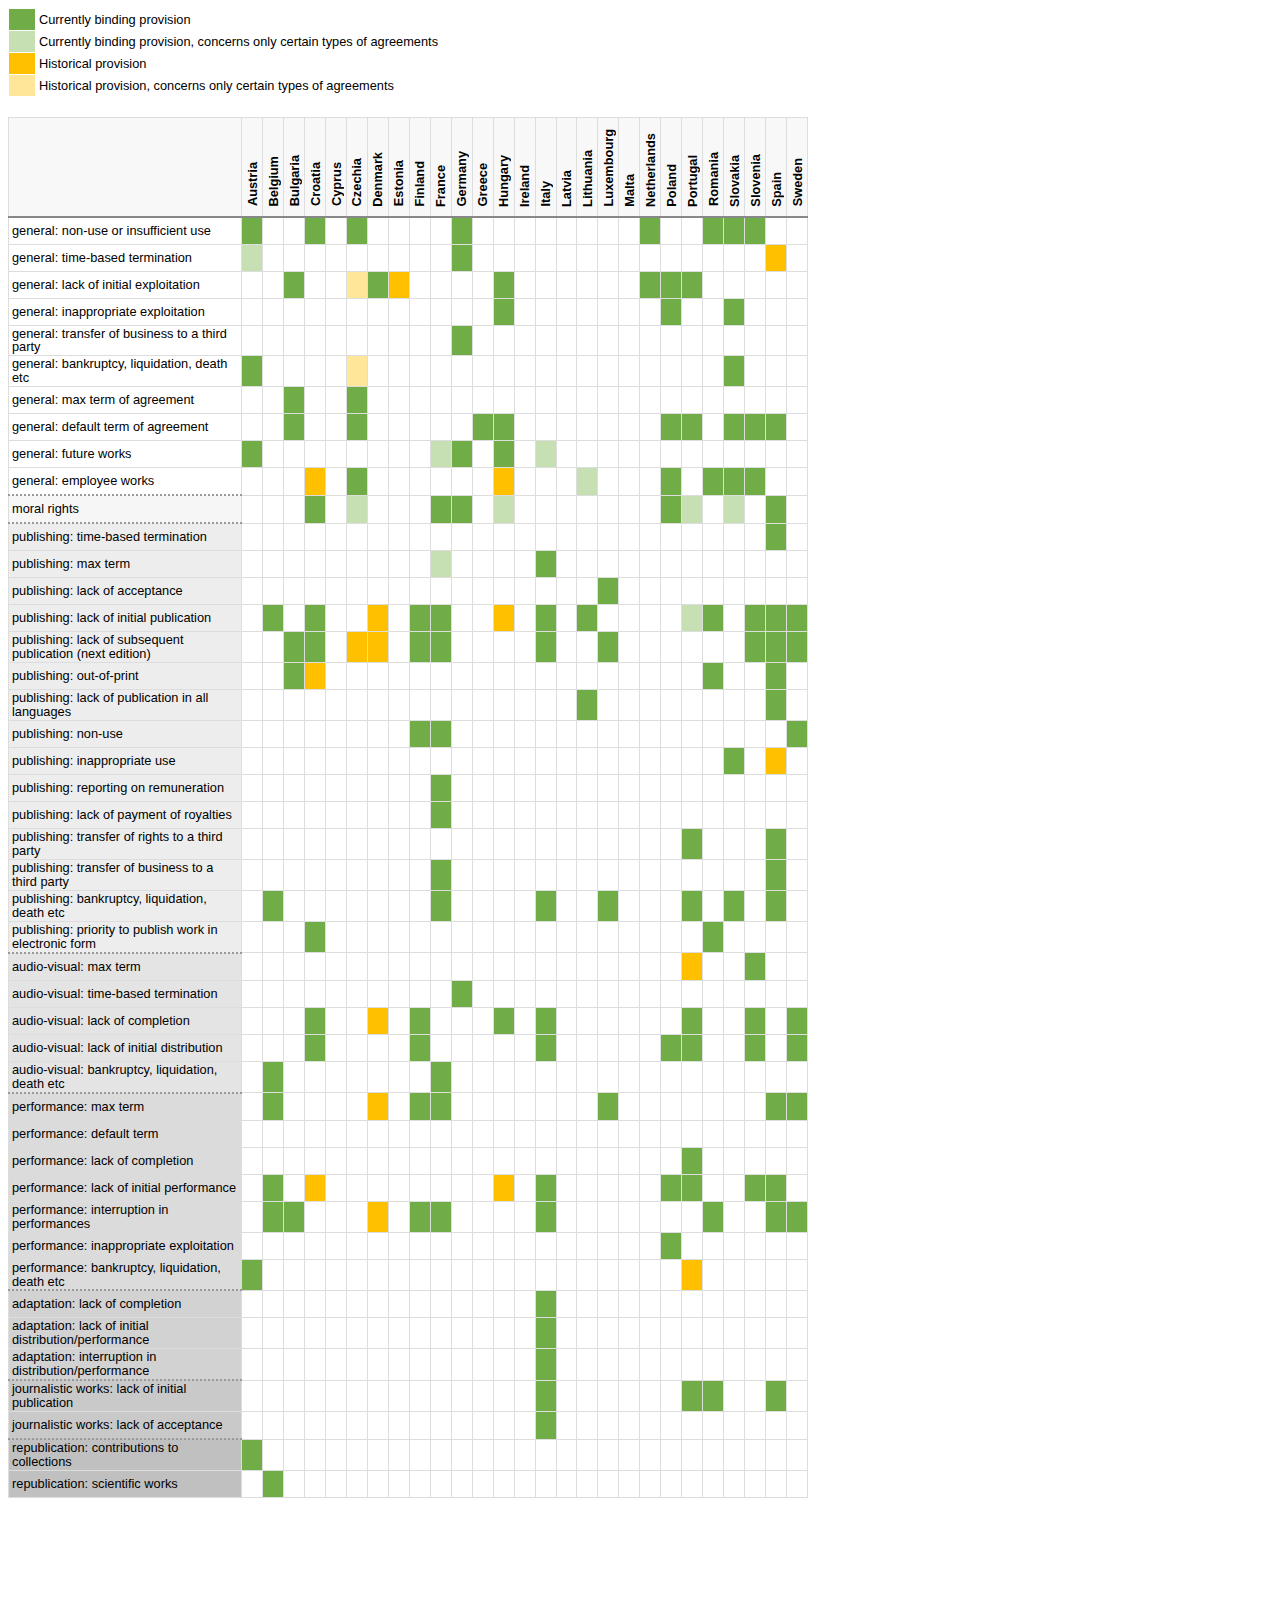
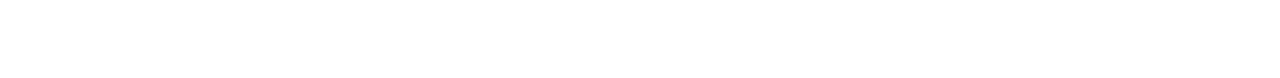
==== commit 5e28e77a: "Reorder rows and tweak style" ====
--- a/index.html
+++ b/index.html
@@ -131,7 +131,7 @@
 </thead>
 <thead>
 <tr>
-<td class="category-name">general: non-use or insufficient use
+<td class="category-name row-section-1">general: non-use or insufficient use
 </td>
 <td class="xls-style-28 tooltip" onclick="void(0)">
 <span>
@@ -285,7 +285,7 @@
 </td>
 </tr>
 <tr>
-<td class="category-name">general: time-based termination
+<td class="category-name row-section-1">general: time-based termination
 </td>
 <td class="xls-style-29 tooltip" onclick="void(0)">
 <span>
@@ -391,7 +391,7 @@
 </td>
 </tr>
 <tr>
-<td class="category-name">general: lack of initial exploitation
+<td class="category-name row-section-1">general: lack of initial exploitation
 </td>
 <td class="xls-style-30" onclick="void(0)">
 </td>
@@ -543,7 +543,7 @@
 </td>
 </tr>
 <tr>
-<td class="category-name">general: inappropriate exploitation
+<td class="category-name row-section-1">general: inappropriate exploitation
 </td>
 <td class="xls-style-30" onclick="void(0)">
 </td>
@@ -637,7 +637,7 @@
 </td>
 </tr>
 <tr>
-<td class="category-name">general: transfer of business to a third party
+<td class="category-name row-section-1">general: transfer of business to a third party
 </td>
 <td class="xls-style-30" onclick="void(0)">
 </td>
@@ -707,7 +707,7 @@
 </td>
 </tr>
 <tr>
-<td class="category-name">general: bankruptcy, liquidation, death etc
+<td class="category-name row-section-1">general: bankruptcy, liquidation, death etc
 </td>
 <td class="xls-style-28 tooltip" onclick="void(0)">
 <span>
@@ -801,7 +801,7 @@
 </td>
 </tr>
 <tr>
-<td class="category-name">general: max term of agreement
+<td class="category-name row-section-1">general: max term of agreement
 </td>
 <td class="xls-style-30" onclick="void(0)">
 </td>
@@ -885,7 +885,7 @@
 </td>
 </tr>
 <tr>
-<td class="category-name">general: default term of agreement
+<td class="category-name row-section-1">general: default term of agreement
 </td>
 <td class="xls-style-30" onclick="void(0)">
 </td>
@@ -1043,7 +1043,7 @@
 </td>
 </tr>
 <tr>
-<td class="category-name">general: future works
+<td class="category-name row-section-1">general: future works
 </td>
 <td class="xls-style-28 tooltip" onclick="void(0)">
 <span>
@@ -1165,7 +1165,7 @@
 </td>
 </tr>
 <tr>
-<td class="category-name">general: employee works
+<td class="category-name row-section-1">general: employee works
 </td>
 <td class="xls-style-30" onclick="void(0)">
 </td>
@@ -1331,7 +1331,7 @@
 </td>
 </tr>
 <tr>
-<td class="category-name">moral rights
+<td class="category-name first-in-section row-section-2">moral rights
 </td>
 <td class="xls-style-30" onclick="void(0)">
 </td>
@@ -1523,7 +1523,7 @@
 </td>
 </tr>
 <tr>
-<td class="category-name">publishing: time-based termination
+<td class="category-name first-in-section row-section-3">publishing: time-based termination
 </td>
 <td class="xls-style-30" onclick="void(0)">
 </td>
@@ -1593,7 +1593,7 @@
 </td>
 </tr>
 <tr>
-<td class="category-name">publishing: max term
+<td class="category-name row-section-3">publishing: max term
 </td>
 <td class="xls-style-30" onclick="void(0)">
 </td>
@@ -1683,7 +1683,7 @@
 </td>
 </tr>
 <tr>
-<td class="category-name">publishing: lack of acceptance
+<td class="category-name row-section-3">publishing: lack of acceptance
 </td>
 <td class="xls-style-30" onclick="void(0)">
 </td>
@@ -1751,7 +1751,7 @@
 </td>
 </tr>
 <tr>
-<td class="category-name">publishing: lack of initial publication
+<td class="category-name row-section-3">publishing: lack of initial publication
 </td>
 <td class="xls-style-30" onclick="void(0)">
 </td>
@@ -1955,7 +1955,7 @@
 </td>
 </tr>
 <tr>
-<td class="category-name">publishing: lack of subsequent publication (next edition)
+<td class="category-name row-section-3">publishing: lack of subsequent publication (next edition)
 </td>
 <td class="xls-style-30" onclick="void(0)">
 </td>
@@ -2131,7 +2131,7 @@
 </td>
 </tr>
 <tr>
-<td class="category-name">publishing: out-of-print
+<td class="category-name row-section-3">publishing: out-of-print
 </td>
 <td class="xls-style-30" onclick="void(0)">
 </td>
@@ -2231,7 +2231,7 @@
 </td>
 </tr>
 <tr>
-<td class="category-name">publishing: lack of publication in all languages
+<td class="category-name row-section-3">publishing: lack of publication in all languages
 </td>
 <td class="xls-style-30" onclick="void(0)">
 </td>
@@ -2309,7 +2309,7 @@
 </td>
 </tr>
 <tr>
-<td class="category-name">publishing: non-use
+<td class="category-name row-section-3">publishing: non-use
 </td>
 <td class="xls-style-30" onclick="void(0)">
 </td>
@@ -2399,7 +2399,7 @@
 </td>
 </tr>
 <tr>
-<td class="category-name">publishing: inappropriate use
+<td class="category-name row-section-3">publishing: inappropriate use
 </td>
 <td class="xls-style-30" onclick="void(0)">
 </td>
@@ -2481,7 +2481,7 @@
 </td>
 </tr>
 <tr>
-<td class="category-name">publishing: reporting on remuneration
+<td class="category-name row-section-3">publishing: reporting on remuneration
 </td>
 <td class="xls-style-30" onclick="void(0)">
 </td>
@@ -2553,7 +2553,7 @@
 </td>
 </tr>
 <tr>
-<td class="category-name">publishing: lack of payment of royalties
+<td class="category-name row-section-3">publishing: lack of payment of royalties
 </td>
 <td class="xls-style-30" onclick="void(0)">
 </td>
@@ -2629,7 +2629,7 @@
 </td>
 </tr>
 <tr>
-<td class="category-name">publishing: transfer of rights to a third party
+<td class="category-name row-section-3">publishing: transfer of rights to a third party
 </td>
 <td class="xls-style-30" onclick="void(0)">
 </td>
@@ -2707,7 +2707,7 @@
 </td>
 </tr>
 <tr>
-<td class="category-name">publishing: transfer of business to a third party
+<td class="category-name row-section-3">publishing: transfer of business to a third party
 </td>
 <td class="xls-style-30" onclick="void(0)">
 </td>
@@ -2785,7 +2785,7 @@
 </td>
 </tr>
 <tr>
-<td class="category-name">publishing: bankruptcy, liquidation, death etc
+<td class="category-name row-section-3">publishing: bankruptcy, liquidation, death etc
 </td>
 <td class="xls-style-30" onclick="void(0)">
 </td>
@@ -2919,7 +2919,7 @@
 </td>
 </tr>
 <tr>
-<td class="category-name">audio-visual: max term
+<td class="category-name row-section-3">publishing: priority to publish work in electronic form
 </td>
 <td class="xls-style-30" onclick="void(0)">
 </td>
@@ -2927,77 +2927,69 @@
 </td>
 <td class="xls-style-20" onclick="void(0)">
 </td>
-<td class="xls-style-20" onclick="void(0)">
-</td>
-<td class="xls-style-20" onclick="void(0)">
-</td>
-<td class="xls-style-20" onclick="void(0)">
-</td>
-<td class="xls-style-20" onclick="void(0)">
-</td>
-<td class="xls-style-20" onclick="void(0)">
-</td>
-<td class="xls-style-20" onclick="void(0)">
-</td>
-<td class="xls-style-20" onclick="void(0)">
-</td>
-<td class="xls-style-20" onclick="void(0)">
-</td>
-<td class="xls-style-20" onclick="void(0)">
-</td>
-<td class="xls-style-20" onclick="void(0)">
-</td>
-<td class="xls-style-20" onclick="void(0)">
-</td>
-<td class="xls-style-24" onclick="void(0)">
-</td>
-<td class="xls-style-20" onclick="void(0)">
-</td>
-<td class="xls-style-20" onclick="void(0)">
-</td>
-<td class="xls-style-20" onclick="void(0)">
-</td>
-<td class="xls-style-20" onclick="void(0)">
-</td>
-<td class="xls-style-20" onclick="void(0)">
-</td>
-<td class="xls-style-20" onclick="void(0)">
-</td>
-<td class="xls-style-25 tooltip" onclick="void(0)">
-<span>
-<p>
-<b>Portugal
-</b>
-</p>
-<p>Copyright Act 1966
-</p>
-<p>Art. 124
-</p>
-<p>Concerns contributions to cinematographic works
-</p>
-<p>Max term is 7 years
-</p>
-<p>[exclusive to non-exclusive]
-</p>
-</span>
-</td>
-<td class="xls-style-20" onclick="void(0)">
-</td>
-<td class="xls-style-20" onclick="void(0)">
-</td>
-<td class="xls-style-19 tooltip" onclick="void(0)">
-<span>
-<p>
-<b>Slovenia
-</b>
-</p>
-<p>Art. 104
-</p>
-<p>Applies to agreements on audiovisual adaptation.
-</p>
-<p>Lapse of 10-year period from the conclusion of the original agreement [exclusive to non-exclusive].
-</p>
-</span>
+<td class="xls-style-19 tooltip" onclick="void(0)">
+<span>
+<p>
+<b>Croatia
+</b>
+</p>
+<p>Art. 65
+</p>
+<p>2 years following conclusion of the contract
+</p>
+</span>
+</td>
+<td class="xls-style-20" onclick="void(0)">
+</td>
+<td class="xls-style-20" onclick="void(0)">
+</td>
+<td class="xls-style-20" onclick="void(0)">
+</td>
+<td class="xls-style-20" onclick="void(0)">
+</td>
+<td class="xls-style-20" onclick="void(0)">
+</td>
+<td class="xls-style-20" onclick="void(0)">
+</td>
+<td class="xls-style-20" onclick="void(0)">
+</td>
+<td class="xls-style-20" onclick="void(0)">
+</td>
+<td class="xls-style-20" onclick="void(0)">
+</td>
+<td class="xls-style-20" onclick="void(0)">
+</td>
+<td class="xls-style-20" onclick="void(0)">
+</td>
+<td class="xls-style-20" onclick="void(0)">
+</td>
+<td class="xls-style-20" onclick="void(0)">
+</td>
+<td class="xls-style-20" onclick="void(0)">
+</td>
+<td class="xls-style-20" onclick="void(0)">
+</td>
+<td class="xls-style-20" onclick="void(0)">
+</td>
+<td class="xls-style-20" onclick="void(0)">
+</td>
+<td class="xls-style-20" onclick="void(0)">
+</td>
+<td class="xls-style-19 tooltip" onclick="void(0)">
+<span>
+<p>
+<b>Romania
+</b>
+</p>
+<p>Art. 53
+</p>
+<p>Concerns publishers who acquired a right to publish the work in a paper form, and offer an equal price to similar bidders.
+</p>
+</span>
+</td>
+<td class="xls-style-20" onclick="void(0)">
+</td>
+<td class="xls-style-20" onclick="void(0)">
 </td>
 <td class="xls-style-20" onclick="void(0)">
 </td>
@@ -3005,7 +2997,7 @@
 </td>
 </tr>
 <tr>
-<td class="category-name">audio-visual: time-based termination
+<td class="category-name first-in-section row-section-4">audio-visual: max term
 </td>
 <td class="xls-style-30" onclick="void(0)">
 </td>
@@ -3027,51 +3019,63 @@
 </td>
 <td class="xls-style-20" onclick="void(0)">
 </td>
-<td class="xls-style-19 tooltip" onclick="void(0)">
-<span>
-<p>
-<b>Germany
-</b>
-</p>
-<p>Sec. 88
-</p>
-<p>Concerns film adaptation of work.
-</p>
-<p>Lapse of 10-year period following conclusion of an agreement
-</p>
-<p>After the term lapses, author can make another film of her work
-</p>
-<p>[exclusive to non-exclusive].
-</p>
-</span>
-</td>
-<td class="xls-style-20" onclick="void(0)">
-</td>
-<td class="xls-style-20" onclick="void(0)">
-</td>
-<td class="xls-style-20" onclick="void(0)">
-</td>
-<td class="xls-style-24" onclick="void(0)">
-</td>
-<td class="xls-style-20" onclick="void(0)">
-</td>
-<td class="xls-style-20" onclick="void(0)">
-</td>
-<td class="xls-style-20" onclick="void(0)">
-</td>
-<td class="xls-style-20" onclick="void(0)">
-</td>
-<td class="xls-style-20" onclick="void(0)">
-</td>
-<td class="xls-style-20" onclick="void(0)">
-</td>
-<td class="xls-style-24" onclick="void(0)">
-</td>
-<td class="xls-style-20" onclick="void(0)">
-</td>
-<td class="xls-style-20" onclick="void(0)">
-</td>
-<td class="xls-style-24" onclick="void(0)">
+<td class="xls-style-20" onclick="void(0)">
+</td>
+<td class="xls-style-20" onclick="void(0)">
+</td>
+<td class="xls-style-20" onclick="void(0)">
+</td>
+<td class="xls-style-20" onclick="void(0)">
+</td>
+<td class="xls-style-24" onclick="void(0)">
+</td>
+<td class="xls-style-20" onclick="void(0)">
+</td>
+<td class="xls-style-20" onclick="void(0)">
+</td>
+<td class="xls-style-20" onclick="void(0)">
+</td>
+<td class="xls-style-20" onclick="void(0)">
+</td>
+<td class="xls-style-20" onclick="void(0)">
+</td>
+<td class="xls-style-20" onclick="void(0)">
+</td>
+<td class="xls-style-25 tooltip" onclick="void(0)">
+<span>
+<p>
+<b>Portugal
+</b>
+</p>
+<p>Copyright Act 1966
+</p>
+<p>Art. 124
+</p>
+<p>Concerns contributions to cinematographic works
+</p>
+<p>Max term is 7 years
+</p>
+<p>[exclusive to non-exclusive]
+</p>
+</span>
+</td>
+<td class="xls-style-20" onclick="void(0)">
+</td>
+<td class="xls-style-20" onclick="void(0)">
+</td>
+<td class="xls-style-19 tooltip" onclick="void(0)">
+<span>
+<p>
+<b>Slovenia
+</b>
+</p>
+<p>Art. 104
+</p>
+<p>Applies to agreements on audiovisual adaptation.
+</p>
+<p>Lapse of 10-year period from the conclusion of the original agreement [exclusive to non-exclusive].
+</p>
+</span>
 </td>
 <td class="xls-style-20" onclick="void(0)">
 </td>
@@ -3079,7 +3083,7 @@
 </td>
 </tr>
 <tr>
-<td class="category-name">audio-visual: lack of completion
+<td class="category-name row-section-4">audio-visual: time-based termination
 </td>
 <td class="xls-style-30" onclick="void(0)">
 </td>
@@ -3087,153 +3091,73 @@
 </td>
 <td class="xls-style-20" onclick="void(0)">
 </td>
-<td class="xls-style-19 tooltip" onclick="void(0)">
-<span>
-<p>
-<b>Croatia
-</b>
-</p>
-<p>Art. 121
-</p>
-<p>Audiovisual work not completed within 5 years after conclusion of the agreement.
-</p>
-</span>
-</td>
-<td class="xls-style-20" onclick="void(0)">
-</td>
-<td class="xls-style-20" onclick="void(0)">
-</td>
-<td class="xls-style-22 tooltip" onclick="void(0)">
-<span>
-<p>
-<b>Denmark
-</b>
-</p>
-<p>Copyright Act 1994
-</p>
-<p>Sec. 41
-</p>
-<p>Film not produced within a period of 5 years following author’s fulfilment of her obligations.
-</p>
-</span>
-</td>
-<td class="xls-style-20" onclick="void(0)">
-</td>
-<td class="xls-style-19 tooltip" onclick="void(0)">
-<span>
-<p>
-<b>Finland
-</b>
-</p>
-<p>Sec. 40
-</p>
-<p>Concerns film contracts.
-</p>
-<p>Film not produced and distributed within a reasonable time or within a period of 5 years in case of no fault on the producer's side.
-</p>
-</span>
-</td>
-<td class="xls-style-20" onclick="void(0)">
-</td>
-<td class="xls-style-20" onclick="void(0)">
-</td>
-<td class="xls-style-20" onclick="void(0)">
-</td>
-<td class="xls-style-19 tooltip" onclick="void(0)">
-<span>
-<p>
-<b>Hungary
-</b>
-</p>
-<p>Sec. 66
-</p>
-<p>Concerns agreements on adoption for screen.
-</p>
-<p>1) producer does not start making an adaptation within 4 years from conclusion of contract; 2) producer does not finish an adaptation within reasonable time limit.
-</p>
-</span>
-</td>
-<td class="xls-style-20" onclick="void(0)">
-</td>
-<td class="xls-style-19 tooltip" onclick="void(0)">
-<span>
-<p>
-<b>Italy
-</b>
-</p>
-<p>Art. 50
-</p>
-<p>Concerns literary and musical contributions to cinematographic works.
-</p>
-<p>Lack of completion within 3 years from delivery of work.
-</p>
-</span>
-</td>
-<td class="xls-style-20" onclick="void(0)">
-</td>
-<td class="xls-style-20" onclick="void(0)">
-</td>
-<td class="xls-style-20" onclick="void(0)">
-</td>
-<td class="xls-style-20" onclick="void(0)">
-</td>
-<td class="xls-style-20" onclick="void(0)">
-</td>
-<td class="xls-style-20" onclick="void(0)">
-</td>
-<td class="xls-style-19 tooltip" onclick="void(0)">
-<span>
-<p>
-<b>Portugal
-</b>
-</p>
-<p>Art. 136
-</p>
-<p>Concerns cinematographic works.
-</p>
-<p>Belongs to author of a literary or musical part.
-</p>
-<p>Lack of completion within 3 years from delivery of the contribution.
-</p>
-</span>
-</td>
-<td class="xls-style-20" onclick="void(0)">
-</td>
-<td class="xls-style-20" onclick="void(0)">
-</td>
-<td class="xls-style-19 tooltip" onclick="void(0)">
-<span>
-<p>
-<b>Slovenia
-</b>
-</p>
-<p>Art. 110
-</p>
-<p>Concerns film production contracts.
-</p>
-<p>Lack of completion within 5 years following conclusion of the contract.
-</p>
-</span>
-</td>
-<td class="xls-style-20" onclick="void(0)">
-</td>
-<td class="xls-style-19 tooltip" onclick="void(0)">
-<span>
-<p>
-<b>Sweden
-</b>
-</p>
-<p>Sec. 40
-</p>
-<p>Concerns film contracts.
-</p>
-<p>Film not produced and distributed within a reasonable time or within a period of 5 years in case of no fault on the producer's side.
-</p>
-</span>
+<td class="xls-style-20" onclick="void(0)">
+</td>
+<td class="xls-style-20" onclick="void(0)">
+</td>
+<td class="xls-style-20" onclick="void(0)">
+</td>
+<td class="xls-style-20" onclick="void(0)">
+</td>
+<td class="xls-style-20" onclick="void(0)">
+</td>
+<td class="xls-style-20" onclick="void(0)">
+</td>
+<td class="xls-style-20" onclick="void(0)">
+</td>
+<td class="xls-style-19 tooltip" onclick="void(0)">
+<span>
+<p>
+<b>Germany
+</b>
+</p>
+<p>Sec. 88
+</p>
+<p>Concerns film adaptation of work.
+</p>
+<p>Lapse of 10-year period following conclusion of an agreement
+</p>
+<p>After the term lapses, author can make another film of her work
+</p>
+<p>[exclusive to non-exclusive].
+</p>
+</span>
+</td>
+<td class="xls-style-20" onclick="void(0)">
+</td>
+<td class="xls-style-20" onclick="void(0)">
+</td>
+<td class="xls-style-20" onclick="void(0)">
+</td>
+<td class="xls-style-24" onclick="void(0)">
+</td>
+<td class="xls-style-20" onclick="void(0)">
+</td>
+<td class="xls-style-20" onclick="void(0)">
+</td>
+<td class="xls-style-20" onclick="void(0)">
+</td>
+<td class="xls-style-20" onclick="void(0)">
+</td>
+<td class="xls-style-20" onclick="void(0)">
+</td>
+<td class="xls-style-20" onclick="void(0)">
+</td>
+<td class="xls-style-24" onclick="void(0)">
+</td>
+<td class="xls-style-20" onclick="void(0)">
+</td>
+<td class="xls-style-20" onclick="void(0)">
+</td>
+<td class="xls-style-24" onclick="void(0)">
+</td>
+<td class="xls-style-20" onclick="void(0)">
+</td>
+<td class="xls-style-20" onclick="void(0)">
 </td>
 </tr>
 <tr>
-<td class="category-name">audio-visual: lack of initial distribution
+<td class="category-name row-section-4">audio-visual: lack of completion
 </td>
 <td class="xls-style-30" onclick="void(0)">
 </td>
@@ -3249,15 +3173,27 @@
 </p>
 <p>Art. 121
 </p>
-<p>Audiovisual work not distributed within 2 years after its completion.
-</p>
-</span>
-</td>
-<td class="xls-style-20" onclick="void(0)">
-</td>
-<td class="xls-style-20" onclick="void(0)">
-</td>
-<td class="xls-style-20" onclick="void(0)">
+<p>Audiovisual work not completed within 5 years after conclusion of the agreement.
+</p>
+</span>
+</td>
+<td class="xls-style-20" onclick="void(0)">
+</td>
+<td class="xls-style-20" onclick="void(0)">
+</td>
+<td class="xls-style-22 tooltip" onclick="void(0)">
+<span>
+<p>
+<b>Denmark
+</b>
+</p>
+<p>Copyright Act 1994
+</p>
+<p>Sec. 41
+</p>
+<p>Film not produced within a period of 5 years following author’s fulfilment of her obligations.
+</p>
+</span>
 </td>
 <td class="xls-style-20" onclick="void(0)">
 </td>
@@ -3281,7 +3217,19 @@
 </td>
 <td class="xls-style-20" onclick="void(0)">
 </td>
-<td class="xls-style-20" onclick="void(0)">
+<td class="xls-style-19 tooltip" onclick="void(0)">
+<span>
+<p>
+<b>Hungary
+</b>
+</p>
+<p>Sec. 66
+</p>
+<p>Concerns agreements on adoption for screen.
+</p>
+<p>1) producer does not start making an adaptation within 4 years from conclusion of contract; 2) producer does not finish an adaptation within reasonable time limit.
+</p>
+</span>
 </td>
 <td class="xls-style-20" onclick="void(0)">
 </td>
@@ -3295,35 +3243,21 @@
 </p>
 <p>Concerns literary and musical contributions to cinematographic works.
 </p>
-<p>Lack of distribution/showing of the work within 3 years after its completion.
-</p>
-</span>
-</td>
-<td class="xls-style-20" onclick="void(0)">
-</td>
-<td class="xls-style-20" onclick="void(0)">
-</td>
-<td class="xls-style-20" onclick="void(0)">
-</td>
-<td class="xls-style-20" onclick="void(0)">
-</td>
-<td class="xls-style-20" onclick="void(0)">
-</td>
-<td class="xls-style-19 tooltip" onclick="void(0)">
-<span>
-<p>
-<b>Poland
-</b>
-</p>
-<p>Art. 72
-</p>
-<p>Concerns works created for use in an audiovisual work.
-</p>
-<p>Lack of distribution of the audiovisual work within 5 years after it is completed, or a shorter period agreed by the parties.
-</p>
-<p>[exclusive to non-exclusive]
-</p>
-</span>
+<p>Lack of completion within 3 years from delivery of work.
+</p>
+</span>
+</td>
+<td class="xls-style-20" onclick="void(0)">
+</td>
+<td class="xls-style-20" onclick="void(0)">
+</td>
+<td class="xls-style-20" onclick="void(0)">
+</td>
+<td class="xls-style-20" onclick="void(0)">
+</td>
+<td class="xls-style-20" onclick="void(0)">
+</td>
+<td class="xls-style-20" onclick="void(0)">
 </td>
 <td class="xls-style-19 tooltip" onclick="void(0)">
 <span>
@@ -3333,11 +3267,11 @@
 </p>
 <p>Art. 136
 </p>
-<p>Concerns cinematographic works
-</p>
-<p>Belongs to the author of literary or musical part.
-</p>
-<p>Lack of distribution within 3 years after completion.
+<p>Concerns cinematographic works.
+</p>
+<p>Belongs to author of a literary or musical part.
+</p>
+<p>Lack of completion within 3 years from delivery of the contribution.
 </p>
 </span>
 </td>
@@ -3353,9 +3287,9 @@
 </p>
 <p>Art. 110
 </p>
-<p>Concerns film production contract.
-</p>
-<p>Lack of distribution within 1 year after completion of work.
+<p>Concerns film production contracts.
+</p>
+<p>Lack of completion within 5 years following conclusion of the contract.
 </p>
 </span>
 </td>
@@ -3377,89 +3311,151 @@
 </td>
 </tr>
 <tr>
-<td class="category-name">audio-visual: bankruptcy, liquidation, death etc
+<td class="category-name row-section-4">audio-visual: lack of initial distribution
 </td>
 <td class="xls-style-30" onclick="void(0)">
 </td>
-<td class="xls-style-19 tooltip" onclick="void(0)">
-<span>
-<p>
-<b>Belgium
-</b>
-</p>
-<p>Art. XI.185.
-</p>
-<p>1) lack of producer’s activity for a period exceeding 12 months, or
-</p>
-<p>2) lack of sale of audiovisual work within period of 12 months after publication of liquidation
-</p>
-</span>
-</td>
-<td class="xls-style-20" onclick="void(0)">
-</td>
-<td class="xls-style-20" onclick="void(0)">
-</td>
-<td class="xls-style-20" onclick="void(0)">
-</td>
-<td class="xls-style-20" onclick="void(0)">
-</td>
-<td class="xls-style-20" onclick="void(0)">
-</td>
-<td class="xls-style-20" onclick="void(0)">
-</td>
-<td class="xls-style-20" onclick="void(0)">
-</td>
-<td class="xls-style-19 tooltip" onclick="void(0)">
-<span>
-<p>
-<b>France
-</b>
-</p>
-<p>Art. L1323-30
-</p>
-<p>Concerns audiovisual production agreements.
-</p>
-<p>Sale of the company with business activities ceasing for more than 3 months or liquidation.
-</p>
-</span>
-</td>
-<td class="xls-style-20" onclick="void(0)">
-</td>
-<td class="xls-style-20" onclick="void(0)">
-</td>
-<td class="xls-style-20" onclick="void(0)">
-</td>
-<td class="xls-style-20" onclick="void(0)">
-</td>
-<td class="xls-style-20" onclick="void(0)">
-</td>
-<td class="xls-style-20" onclick="void(0)">
-</td>
-<td class="xls-style-20" onclick="void(0)">
-</td>
-<td class="xls-style-26" onclick="void(0)">
-</td>
-<td class="xls-style-20" onclick="void(0)">
-</td>
-<td class="xls-style-20" onclick="void(0)">
-</td>
-<td class="xls-style-20" onclick="void(0)">
-</td>
-<td class="xls-style-20" onclick="void(0)">
-</td>
-<td class="xls-style-20" onclick="void(0)">
-</td>
-<td class="xls-style-20" onclick="void(0)">
-</td>
-<td class="xls-style-20" onclick="void(0)">
-</td>
-<td class="xls-style-20" onclick="void(0)">
-</td>
-<td class="xls-style-20" onclick="void(0)">
+<td class="xls-style-20" onclick="void(0)">
+</td>
+<td class="xls-style-20" onclick="void(0)">
+</td>
+<td class="xls-style-19 tooltip" onclick="void(0)">
+<span>
+<p>
+<b>Croatia
+</b>
+</p>
+<p>Art. 121
+</p>
+<p>Audiovisual work not distributed within 2 years after its completion.
+</p>
+</span>
+</td>
+<td class="xls-style-20" onclick="void(0)">
+</td>
+<td class="xls-style-20" onclick="void(0)">
+</td>
+<td class="xls-style-20" onclick="void(0)">
+</td>
+<td class="xls-style-20" onclick="void(0)">
+</td>
+<td class="xls-style-19 tooltip" onclick="void(0)">
+<span>
+<p>
+<b>Finland
+</b>
+</p>
+<p>Sec. 40
+</p>
+<p>Concerns film contracts.
+</p>
+<p>Film not produced and distributed within a reasonable time or within a period of 5 years in case of no fault on the producer's side.
+</p>
+</span>
+</td>
+<td class="xls-style-20" onclick="void(0)">
+</td>
+<td class="xls-style-20" onclick="void(0)">
+</td>
+<td class="xls-style-20" onclick="void(0)">
+</td>
+<td class="xls-style-20" onclick="void(0)">
+</td>
+<td class="xls-style-20" onclick="void(0)">
+</td>
+<td class="xls-style-19 tooltip" onclick="void(0)">
+<span>
+<p>
+<b>Italy
+</b>
+</p>
+<p>Art. 50
+</p>
+<p>Concerns literary and musical contributions to cinematographic works.
+</p>
+<p>Lack of distribution/showing of the work within 3 years after its completion.
+</p>
+</span>
+</td>
+<td class="xls-style-20" onclick="void(0)">
+</td>
+<td class="xls-style-20" onclick="void(0)">
+</td>
+<td class="xls-style-20" onclick="void(0)">
+</td>
+<td class="xls-style-20" onclick="void(0)">
+</td>
+<td class="xls-style-20" onclick="void(0)">
+</td>
+<td class="xls-style-19 tooltip" onclick="void(0)">
+<span>
+<p>
+<b>Poland
+</b>
+</p>
+<p>Art. 72
+</p>
+<p>Concerns works created for use in an audiovisual work.
+</p>
+<p>Lack of distribution of the audiovisual work within 5 years after it is completed, or a shorter period agreed by the parties.
+</p>
+<p>[exclusive to non-exclusive]
+</p>
+</span>
+</td>
+<td class="xls-style-19 tooltip" onclick="void(0)">
+<span>
+<p>
+<b>Portugal
+</b>
+</p>
+<p>Art. 136
+</p>
+<p>Concerns cinematographic works
+</p>
+<p>Belongs to the author of literary or musical part.
+</p>
+<p>Lack of distribution within 3 years after completion.
+</p>
+</span>
+</td>
+<td class="xls-style-20" onclick="void(0)">
+</td>
+<td class="xls-style-20" onclick="void(0)">
+</td>
+<td class="xls-style-19 tooltip" onclick="void(0)">
+<span>
+<p>
+<b>Slovenia
+</b>
+</p>
+<p>Art. 110
+</p>
+<p>Concerns film production contract.
+</p>
+<p>Lack of distribution within 1 year after completion of work.
+</p>
+</span>
+</td>
+<td class="xls-style-20" onclick="void(0)">
+</td>
+<td class="xls-style-19 tooltip" onclick="void(0)">
+<span>
+<p>
+<b>Sweden
+</b>
+</p>
+<p>Sec. 40
+</p>
+<p>Concerns film contracts.
+</p>
+<p>Film not produced and distributed within a reasonable time or within a period of 5 years in case of no fault on the producer's side.
+</p>
+</span>
 </td>
 </tr>
 <tr>
-<td class="category-name">performance: max term
+<td class="category-name row-section-4">audio-visual: bankruptcy, liquidation, death etc
 </td>
 <td class="xls-style-30" onclick="void(0)">
 </td>
@@ -3469,53 +3465,27 @@
 <b>Belgium
 </b>
 </p>
-<p>Art.XI.201
-</p>
-<p>Contracts for representation for the purpoe of live performance involving transfer or exclusive license.
-</p>
-<p>Max 3 years.
-</p>
-</span>
-</td>
-<td class="xls-style-20" onclick="void(0)">
-</td>
-<td class="xls-style-20" onclick="void(0)">
-</td>
-<td class="xls-style-20" onclick="void(0)">
-</td>
-<td class="xls-style-20" onclick="void(0)">
-</td>
-<td class="xls-style-22 tooltip" onclick="void(0)">
-<span>
-<p>
-<b>Denmark
-</b>
-</p>
-<p>Copyright Act 1994
-</p>
-<p>§ 32
-</p>
-<p>Concerns agreements on public performance including non-exclusive transfer of rights.
-</p>
-<p>Agreement valid for 3 years.
-</p>
-</span>
-</td>
-<td class="xls-style-20" onclick="void(0)">
-</td>
-<td class="xls-style-19 tooltip" onclick="void(0)">
-<span>
-<p>
-<b>Finland
-</b>
-</p>
-<p>§ 30
-</p>
-<p>Concerns agreements on public performance including non-exclusive transfer of rights.
-</p>
-<p>Agreement valid for 3 years.
-</p>
-</span>
+<p>Art. XI.185.
+</p>
+<p>1) lack of producer’s activity for a period exceeding 12 months, or
+</p>
+<p>2) lack of sale of audiovisual work within period of 12 months after publication of liquidation
+</p>
+</span>
+</td>
+<td class="xls-style-20" onclick="void(0)">
+</td>
+<td class="xls-style-20" onclick="void(0)">
+</td>
+<td class="xls-style-20" onclick="void(0)">
+</td>
+<td class="xls-style-20" onclick="void(0)">
+</td>
+<td class="xls-style-20" onclick="void(0)">
+</td>
+<td class="xls-style-20" onclick="void(0)">
+</td>
+<td class="xls-style-20" onclick="void(0)">
 </td>
 <td class="xls-style-19 tooltip" onclick="void(0)">
 <span>
@@ -3523,145 +3493,195 @@
 <b>France
 </b>
 </p>
-<p>Art. L132-19
-</p>
-<p>Concerns representation contracts involving grant of exclusive rights.
-</p>
-<p>Max term: 5 years.
-</p>
-</span>
-</td>
-<td class="xls-style-20" onclick="void(0)">
-</td>
-<td class="xls-style-20" onclick="void(0)">
-</td>
-<td class="xls-style-20" onclick="void(0)">
-</td>
-<td class="xls-style-20" onclick="void(0)">
-</td>
-<td class="xls-style-20" onclick="void(0)">
-</td>
-<td class="xls-style-20" onclick="void(0)">
-</td>
-<td class="xls-style-20" onclick="void(0)">
-</td>
-<td class="xls-style-19 tooltip" onclick="void(0)">
-<span>
-<p>
-<b>Luxembourg
-</b>
-</p>
-<p>Art. 19
-</p>
-<p>Concerns agency agreements for performance of live performances.
-</p>
-<p>Max term is 3 years.
-</p>
-</span>
-</td>
-<td class="xls-style-20" onclick="void(0)">
-</td>
-<td class="xls-style-20" onclick="void(0)">
-</td>
-<td class="xls-style-20" onclick="void(0)">
-</td>
-<td class="xls-style-20" onclick="void(0)">
-</td>
-<td class="xls-style-20" onclick="void(0)">
-</td>
-<td class="xls-style-20" onclick="void(0)">
-</td>
-<td class="xls-style-20" onclick="void(0)">
-</td>
-<td class="xls-style-19 tooltip" onclick="void(0)">
-<span>
-<p>
-<b>Spain
-</b>
-</p>
-<p>Art. 75
-</p>
-<p>Concerns theatrical and musical performance contracts.
-</p>
-<p>Duration of exclusive assignment cannot exceed 5 years.
-</p>
-</span>
-</td>
-<td class="xls-style-19 tooltip" onclick="void(0)">
-<span>
-<p>
-<b>Sweden
-</b>
-</p>
-<p>Art. 30
-</p>
-<p>Concerns agreements on public performance involving non-exclusive transfer of rights.
-</p>
-<p>Max term 3 years.
-</p>
-</span>
+<p>Art. L1323-30
+</p>
+<p>Concerns audiovisual production agreements.
+</p>
+<p>Sale of the company with business activities ceasing for more than 3 months or liquidation.
+</p>
+</span>
+</td>
+<td class="xls-style-20" onclick="void(0)">
+</td>
+<td class="xls-style-20" onclick="void(0)">
+</td>
+<td class="xls-style-20" onclick="void(0)">
+</td>
+<td class="xls-style-20" onclick="void(0)">
+</td>
+<td class="xls-style-20" onclick="void(0)">
+</td>
+<td class="xls-style-20" onclick="void(0)">
+</td>
+<td class="xls-style-20" onclick="void(0)">
+</td>
+<td class="xls-style-26" onclick="void(0)">
+</td>
+<td class="xls-style-20" onclick="void(0)">
+</td>
+<td class="xls-style-20" onclick="void(0)">
+</td>
+<td class="xls-style-20" onclick="void(0)">
+</td>
+<td class="xls-style-20" onclick="void(0)">
+</td>
+<td class="xls-style-20" onclick="void(0)">
+</td>
+<td class="xls-style-20" onclick="void(0)">
+</td>
+<td class="xls-style-20" onclick="void(0)">
+</td>
+<td class="xls-style-20" onclick="void(0)">
+</td>
+<td class="xls-style-20" onclick="void(0)">
 </td>
 </tr>
 <tr>
-<td class="category-name">performance: default term
+<td class="category-name first-in-section row-section-5">performance: max term
 </td>
 <td class="xls-style-30" onclick="void(0)">
 </td>
-<td class="xls-style-20" onclick="void(0)">
-</td>
-<td class="xls-style-20" onclick="void(0)">
-</td>
-<td class="xls-style-20" onclick="void(0)">
-</td>
-<td class="xls-style-20" onclick="void(0)">
-</td>
-<td class="xls-style-20" onclick="void(0)">
-</td>
-<td class="xls-style-24" onclick="void(0)">
-</td>
-<td class="xls-style-20" onclick="void(0)">
-</td>
-<td class="xls-style-24" onclick="void(0)">
-</td>
-<td class="xls-style-20" onclick="void(0)">
-</td>
-<td class="xls-style-20" onclick="void(0)">
-</td>
-<td class="xls-style-20" onclick="void(0)">
-</td>
-<td class="xls-style-20" onclick="void(0)">
-</td>
-<td class="xls-style-20" onclick="void(0)">
-</td>
-<td class="xls-style-20" onclick="void(0)">
-</td>
-<td class="xls-style-20" onclick="void(0)">
-</td>
-<td class="xls-style-20" onclick="void(0)">
-</td>
-<td class="xls-style-24" onclick="void(0)">
-</td>
-<td class="xls-style-20" onclick="void(0)">
-</td>
-<td class="xls-style-20" onclick="void(0)">
-</td>
-<td class="xls-style-20" onclick="void(0)">
-</td>
-<td class="xls-style-20" onclick="void(0)">
-</td>
-<td class="xls-style-20" onclick="void(0)">
-</td>
-<td class="xls-style-20" onclick="void(0)">
-</td>
-<td class="xls-style-20" onclick="void(0)">
-</td>
-<td class="xls-style-20" onclick="void(0)">
-</td>
-<td class="xls-style-20" onclick="void(0)">
+<td class="xls-style-19 tooltip" onclick="void(0)">
+<span>
+<p>
+<b>Belgium
+</b>
+</p>
+<p>Art.XI.201
+</p>
+<p>Contracts for representation for the purpoe of live performance involving transfer or exclusive license.
+</p>
+<p>Max 3 years.
+</p>
+</span>
+</td>
+<td class="xls-style-20" onclick="void(0)">
+</td>
+<td class="xls-style-20" onclick="void(0)">
+</td>
+<td class="xls-style-20" onclick="void(0)">
+</td>
+<td class="xls-style-20" onclick="void(0)">
+</td>
+<td class="xls-style-22 tooltip" onclick="void(0)">
+<span>
+<p>
+<b>Denmark
+</b>
+</p>
+<p>Copyright Act 1994
+</p>
+<p>§ 32
+</p>
+<p>Concerns agreements on public performance including non-exclusive transfer of rights.
+</p>
+<p>Agreement valid for 3 years.
+</p>
+</span>
+</td>
+<td class="xls-style-20" onclick="void(0)">
+</td>
+<td class="xls-style-19 tooltip" onclick="void(0)">
+<span>
+<p>
+<b>Finland
+</b>
+</p>
+<p>§ 30
+</p>
+<p>Concerns agreements on public performance including non-exclusive transfer of rights.
+</p>
+<p>Agreement valid for 3 years.
+</p>
+</span>
+</td>
+<td class="xls-style-19 tooltip" onclick="void(0)">
+<span>
+<p>
+<b>France
+</b>
+</p>
+<p>Art. L132-19
+</p>
+<p>Concerns representation contracts involving grant of exclusive rights.
+</p>
+<p>Max term: 5 years.
+</p>
+</span>
+</td>
+<td class="xls-style-20" onclick="void(0)">
+</td>
+<td class="xls-style-20" onclick="void(0)">
+</td>
+<td class="xls-style-20" onclick="void(0)">
+</td>
+<td class="xls-style-20" onclick="void(0)">
+</td>
+<td class="xls-style-20" onclick="void(0)">
+</td>
+<td class="xls-style-20" onclick="void(0)">
+</td>
+<td class="xls-style-20" onclick="void(0)">
+</td>
+<td class="xls-style-19 tooltip" onclick="void(0)">
+<span>
+<p>
+<b>Luxembourg
+</b>
+</p>
+<p>Art. 19
+</p>
+<p>Concerns agency agreements for performance of live performances.
+</p>
+<p>Max term is 3 years.
+</p>
+</span>
+</td>
+<td class="xls-style-20" onclick="void(0)">
+</td>
+<td class="xls-style-20" onclick="void(0)">
+</td>
+<td class="xls-style-20" onclick="void(0)">
+</td>
+<td class="xls-style-20" onclick="void(0)">
+</td>
+<td class="xls-style-20" onclick="void(0)">
+</td>
+<td class="xls-style-20" onclick="void(0)">
+</td>
+<td class="xls-style-20" onclick="void(0)">
+</td>
+<td class="xls-style-19 tooltip" onclick="void(0)">
+<span>
+<p>
+<b>Spain
+</b>
+</p>
+<p>Art. 75
+</p>
+<p>Concerns theatrical and musical performance contracts.
+</p>
+<p>Duration of exclusive assignment cannot exceed 5 years.
+</p>
+</span>
+</td>
+<td class="xls-style-19 tooltip" onclick="void(0)">
+<span>
+<p>
+<b>Sweden
+</b>
+</p>
+<p>Art. 30
+</p>
+<p>Concerns agreements on public performance involving non-exclusive transfer of rights.
+</p>
+<p>Max term 3 years.
+</p>
+</span>
 </td>
 </tr>
 <tr>
-<td class="category-name">performance: lack of completion
+<td class="category-name row-section-5">performance: default term
 </td>
 <td class="xls-style-30" onclick="void(0)">
 </td>
@@ -3705,123 +3725,63 @@
 </td>
 <td class="xls-style-20" onclick="void(0)">
 </td>
-<td class="xls-style-19 tooltip" onclick="void(0)">
-<span>
-<p>
-<b>Portugal
-</b>
-</p>
-<p>Art. 136 &amp; 139
-</p>
-<p>Concerns contracts for scenic representation and performance.
-</p>
-<p>Belongs to the author of a literary or musical part.
-</p>
-<p>Lack of completion within 3 years after delivery of a contribution.
-</p>
-</span>
-</td>
-<td class="xls-style-20" onclick="void(0)">
-</td>
-<td class="xls-style-20" onclick="void(0)">
-</td>
-<td class="xls-style-20" onclick="void(0)">
-</td>
-<td class="xls-style-24" onclick="void(0)">
-</td>
-<td class="xls-style-24" onclick="void(0)">
+<td class="xls-style-20" onclick="void(0)">
+</td>
+<td class="xls-style-20" onclick="void(0)">
+</td>
+<td class="xls-style-20" onclick="void(0)">
+</td>
+<td class="xls-style-20" onclick="void(0)">
+</td>
+<td class="xls-style-20" onclick="void(0)">
+</td>
+<td class="xls-style-20" onclick="void(0)">
 </td>
 </tr>
 <tr>
-<td class="category-name">performance: lack of initial performance
+<td class="category-name row-section-5">performance: lack of completion
 </td>
 <td class="xls-style-30" onclick="void(0)">
 </td>
-<td class="xls-style-19" onclick="void(0)">
-</td>
-<td class="xls-style-20" onclick="void(0)">
-</td>
-<td class="xls-style-22 tooltip" onclick="void(0)">
-<span>
-<p>
-<b>Croatia
-</b>
-</p>
-<p>Copyright Act 1991
-</p>
-<p>Art. 75
-</p>
-<p>Concerns presentation and performance contract.
-</p>
-<p>Lack of performance or presentation within the agreed time.
-</p>
-</span>
-</td>
-<td class="xls-style-20" onclick="void(0)">
-</td>
-<td class="xls-style-20" onclick="void(0)">
-</td>
-<td class="xls-style-20" onclick="void(0)">
-</td>
-<td class="xls-style-20" onclick="void(0)">
-</td>
-<td class="xls-style-20" onclick="void(0)">
-</td>
-<td class="xls-style-20" onclick="void(0)">
-</td>
-<td class="xls-style-20" onclick="void(0)">
-</td>
-<td class="xls-style-20" onclick="void(0)">
-</td>
-<td class="xls-style-22 tooltip" onclick="void(0)">
-<span>
-<p>
-<b>Hungary
-</b>
-</p>
-<p>Copyright Act 1969
-</p>
-<p>Sec. 39
-</p>
-<p>Lack of performance within the agreed time, and if time not specified by the contract, within a reasonable time.
-</p>
-</span>
-</td>
-<td class="xls-style-20" onclick="void(0)">
-</td>
-<td class="xls-style-19 tooltip" onclick="void(0)">
-<span>
-<p>
-<b>Italy
-</b>
-</p>
-<p>Art. 127
-</p>
-<p>Lack of performance within 1) the agreed time, which might not exceed 2 years, 2) when not specified by a contract 5 years following written request to the publisher (producer), 3) time indicated by a court.
-</p>
-</span>
-</td>
-<td class="xls-style-20" onclick="void(0)">
-</td>
-<td class="xls-style-20" onclick="void(0)">
-</td>
-<td class="xls-style-20" onclick="void(0)">
-</td>
-<td class="xls-style-20" onclick="void(0)">
-</td>
-<td class="xls-style-20" onclick="void(0)">
-</td>
-<td class="xls-style-19 tooltip" onclick="void(0)">
-<span>
-<p>
-<b>Poland
-</b>
-</p>
-<p>Art. 57 &amp; 92
-</p>
-<p>Lack of distribution of work (which was intended for distribution) within the agreed time, and if no time was agreed, within 2 years after the work was received.
-</p>
-</span>
+<td class="xls-style-20" onclick="void(0)">
+</td>
+<td class="xls-style-20" onclick="void(0)">
+</td>
+<td class="xls-style-20" onclick="void(0)">
+</td>
+<td class="xls-style-20" onclick="void(0)">
+</td>
+<td class="xls-style-20" onclick="void(0)">
+</td>
+<td class="xls-style-24" onclick="void(0)">
+</td>
+<td class="xls-style-20" onclick="void(0)">
+</td>
+<td class="xls-style-24" onclick="void(0)">
+</td>
+<td class="xls-style-20" onclick="void(0)">
+</td>
+<td class="xls-style-20" onclick="void(0)">
+</td>
+<td class="xls-style-20" onclick="void(0)">
+</td>
+<td class="xls-style-20" onclick="void(0)">
+</td>
+<td class="xls-style-20" onclick="void(0)">
+</td>
+<td class="xls-style-20" onclick="void(0)">
+</td>
+<td class="xls-style-20" onclick="void(0)">
+</td>
+<td class="xls-style-20" onclick="void(0)">
+</td>
+<td class="xls-style-24" onclick="void(0)">
+</td>
+<td class="xls-style-20" onclick="void(0)">
+</td>
+<td class="xls-style-20" onclick="void(0)">
+</td>
+<td class="xls-style-20" onclick="void(0)">
 </td>
 <td class="xls-style-19 tooltip" onclick="void(0)">
 <span>
@@ -3835,137 +3795,75 @@
 </p>
 <p>Belongs to the author of a literary or musical part.
 </p>
-<p>Lack of performance within 3 years from completion.
-</p>
-</span>
-</td>
-<td class="xls-style-20" onclick="void(0)">
-</td>
-<td class="xls-style-20" onclick="void(0)">
-</td>
-<td class="xls-style-19 tooltip" onclick="void(0)">
-<span>
-<p>
-<b>Slovenia
-</b>
-</p>
-<p>Art. 98
-</p>
-<p>Concerns performance agreements.
-</p>
-<p>Trigger: lack of performance within the agreed time.
-</p>
-</span>
-</td>
-<td class="xls-style-19 tooltip" onclick="void(0)">
-<span>
-<p>
-<b>Spain
-</b>
-</p>
-<p>Art. 81 &amp; 75
-</p>
-<p>Lack of initial performance within the agreed time, or time stipulated by the IP law [art. 75: 1 year, or in case of stage performance within a duration of season when contract was concluded].
-</p>
-</span>
-</td>
-<td class="xls-style-20" onclick="void(0)">
+<p>Lack of completion within 3 years after delivery of a contribution.
+</p>
+</span>
+</td>
+<td class="xls-style-20" onclick="void(0)">
+</td>
+<td class="xls-style-20" onclick="void(0)">
+</td>
+<td class="xls-style-20" onclick="void(0)">
+</td>
+<td class="xls-style-24" onclick="void(0)">
+</td>
+<td class="xls-style-24" onclick="void(0)">
 </td>
 </tr>
 <tr>
-<td class="category-name">performance: interruption in performances
+<td class="category-name row-section-5">performance: lack of initial performance
 </td>
 <td class="xls-style-30" onclick="void(0)">
 </td>
-<td class="xls-style-19 tooltip" onclick="void(0)">
-<span>
-<p>
-<b>Belgium
-</b>
-</p>
-<p>Art. XI.201.
-</p>
-<p>Concerns contracts of representation for the purpose of live performances involving transfer or exclusive license of work.
-</p>
-<p>Trigger: lack of performance for 2 consecutive years [rights revert back automatically].
-</p>
-</span>
-</td>
-<td class="xls-style-19 tooltip" onclick="void(0)">
-<span>
-<p>
-<b>Bulgaria
-</b>
-</p>
-<p>Art 56
-</p>
-<p>Concerns contracts for public presentation or performance.
-</p>
-<p>Lack of public presentation for a period longer than 1 year.
-</p>
-</span>
-</td>
-<td class="xls-style-20" onclick="void(0)">
-</td>
-<td class="xls-style-20" onclick="void(0)">
+<td class="xls-style-19" onclick="void(0)">
 </td>
 <td class="xls-style-20" onclick="void(0)">
 </td>
 <td class="xls-style-22 tooltip" onclick="void(0)">
 <span>
 <p>
-<b>Denmark
-</b>
-</p>
-<p>Copyright Act 1994
-</p>
-<p>§32
-</p>
-<p>Concerns agreements on public performance involving exclusive transfer of rights for a period longer than 3 years.
-</p>
-<p>Lack of use of work for a period of 3 years.
-</p>
-<p>[change of exclusive to non-exclusive transfer]
-</p>
-</span>
-</td>
-<td class="xls-style-20" onclick="void(0)">
-</td>
-<td class="xls-style-19 tooltip" onclick="void(0)">
-<span>
-<p>
-<b>Finland
-</b>
-</p>
-<p>§30
-</p>
-<p>Concerns agreements on public performance involving exclusive transfer of rights for a period longer than 3 years.
-</p>
-<p>Lack of use of work for a period of 3 years.
-</p>
-<p>[change of exclusive to non-exclusive transfer]
-</p>
-</span>
-</td>
-<td class="xls-style-19 tooltip" onclick="void(0)">
-<span>
-<p>
-<b>France
-</b>
-</p>
-<p>Art. L132-19
-</p>
-<p>Concerns representation contracts involving grant of exclusive rights.
-</p>
-<p>Lack of performance for 2 consecutive years.
-</p>
-</span>
-</td>
-<td class="xls-style-20" onclick="void(0)">
-</td>
-<td class="xls-style-20" onclick="void(0)">
-</td>
-<td class="xls-style-20" onclick="void(0)">
+<b>Croatia
+</b>
+</p>
+<p>Copyright Act 1991
+</p>
+<p>Art. 75
+</p>
+<p>Concerns presentation and performance contract.
+</p>
+<p>Lack of performance or presentation within the agreed time.
+</p>
+</span>
+</td>
+<td class="xls-style-20" onclick="void(0)">
+</td>
+<td class="xls-style-20" onclick="void(0)">
+</td>
+<td class="xls-style-20" onclick="void(0)">
+</td>
+<td class="xls-style-20" onclick="void(0)">
+</td>
+<td class="xls-style-20" onclick="void(0)">
+</td>
+<td class="xls-style-20" onclick="void(0)">
+</td>
+<td class="xls-style-20" onclick="void(0)">
+</td>
+<td class="xls-style-20" onclick="void(0)">
+</td>
+<td class="xls-style-22 tooltip" onclick="void(0)">
+<span>
+<p>
+<b>Hungary
+</b>
+</p>
+<p>Copyright Act 1969
+</p>
+<p>Sec. 39
+</p>
+<p>Lack of performance within the agreed time, and if time not specified by the contract, within a reasonable time.
+</p>
+</span>
 </td>
 <td class="xls-style-20" onclick="void(0)">
 </td>
@@ -3975,43 +3873,67 @@
 <b>Italy
 </b>
 </p>
-<p>Art. 140
-</p>
-<p>Lack of further performances, after initial performance or cycle of performances, in spite author’s request.
-</p>
-</span>
-</td>
-<td class="xls-style-20" onclick="void(0)">
-</td>
-<td class="xls-style-20" onclick="void(0)">
-</td>
-<td class="xls-style-20" onclick="void(0)">
-</td>
-<td class="xls-style-20" onclick="void(0)">
-</td>
-<td class="xls-style-20" onclick="void(0)">
-</td>
-<td class="xls-style-20" onclick="void(0)">
-</td>
-<td class="xls-style-20" onclick="void(0)">
-</td>
-<td class="xls-style-19 tooltip" onclick="void(0)">
-<span>
-<p>
-<b>Romania
-</b>
-</p>
-<p>Art. 60
-</p>
-<p>Concerns agreements on theatrical or musical performance.
-</p>
-<p>Lack of performances for 2 consecutive years, unless other term specified in the agreement.
-</p>
-</span>
-</td>
-<td class="xls-style-20" onclick="void(0)">
-</td>
-<td class="xls-style-20" onclick="void(0)">
+<p>Art. 127
+</p>
+<p>Lack of performance within 1) the agreed time, which might not exceed 2 years, 2) when not specified by a contract 5 years following written request to the publisher (producer), 3) time indicated by a court.
+</p>
+</span>
+</td>
+<td class="xls-style-20" onclick="void(0)">
+</td>
+<td class="xls-style-20" onclick="void(0)">
+</td>
+<td class="xls-style-20" onclick="void(0)">
+</td>
+<td class="xls-style-20" onclick="void(0)">
+</td>
+<td class="xls-style-20" onclick="void(0)">
+</td>
+<td class="xls-style-19 tooltip" onclick="void(0)">
+<span>
+<p>
+<b>Poland
+</b>
+</p>
+<p>Art. 57 &amp; 92
+</p>
+<p>Lack of distribution of work (which was intended for distribution) within the agreed time, and if no time was agreed, within 2 years after the work was received.
+</p>
+</span>
+</td>
+<td class="xls-style-19 tooltip" onclick="void(0)">
+<span>
+<p>
+<b>Portugal
+</b>
+</p>
+<p>Art. 136 &amp; 139
+</p>
+<p>Concerns contracts for scenic representation and performance.
+</p>
+<p>Belongs to the author of a literary or musical part.
+</p>
+<p>Lack of performance within 3 years from completion.
+</p>
+</span>
+</td>
+<td class="xls-style-20" onclick="void(0)">
+</td>
+<td class="xls-style-20" onclick="void(0)">
+</td>
+<td class="xls-style-19 tooltip" onclick="void(0)">
+<span>
+<p>
+<b>Slovenia
+</b>
+</p>
+<p>Art. 98
+</p>
+<p>Concerns performance agreements.
+</p>
+<p>Trigger: lack of performance within the agreed time.
+</p>
+</span>
 </td>
 <td class="xls-style-19 tooltip" onclick="void(0)">
 <span>
@@ -4019,239 +3941,325 @@
 <b>Spain
 </b>
 </p>
-<p>Art. 81
-</p>
-<p>Lack of performance for a period of 1 year following initial performance.
-</p>
-</span>
-</td>
-<td class="xls-style-19 tooltip" onclick="void(0)">
-<span>
-<p>
-<b>Sweden
-</b>
-</p>
-<p>Sec. 30
-</p>
-<p>Concerns agreements on public performance including exclusive transfer of rights for a period exceeding 3 years.
-</p>
-<p>Trigger: lack of use of work for a period of 3 years.
-</p>
-<p>[exclusive to non-exclusive]
-</p>
-</span>
+<p>Art. 81 &amp; 75
+</p>
+<p>Lack of initial performance within the agreed time, or time stipulated by the IP law [art. 75: 1 year, or in case of stage performance within a duration of season when contract was concluded].
+</p>
+</span>
+</td>
+<td class="xls-style-20" onclick="void(0)">
 </td>
 </tr>
 <tr>
-<td class="category-name">performance: inappropriate exploitation
+<td class="category-name row-section-5">performance: interruption in performances
 </td>
 <td class="xls-style-30" onclick="void(0)">
 </td>
-<td class="xls-style-24" onclick="void(0)">
-</td>
-<td class="xls-style-24" onclick="void(0)">
-</td>
-<td class="xls-style-20" onclick="void(0)">
-</td>
-<td class="xls-style-20" onclick="void(0)">
-</td>
-<td class="xls-style-20" onclick="void(0)">
-</td>
-<td class="xls-style-24" onclick="void(0)">
-</td>
-<td class="xls-style-20" onclick="void(0)">
-</td>
-<td class="xls-style-24" onclick="void(0)">
-</td>
-<td class="xls-style-24" onclick="void(0)">
-</td>
-<td class="xls-style-20" onclick="void(0)">
-</td>
-<td class="xls-style-20" onclick="void(0)">
-</td>
-<td class="xls-style-20" onclick="void(0)">
-</td>
-<td class="xls-style-20" onclick="void(0)">
-</td>
-<td class="xls-style-24" onclick="void(0)">
-</td>
-<td class="xls-style-20" onclick="void(0)">
-</td>
-<td class="xls-style-20" onclick="void(0)">
-</td>
-<td class="xls-style-20" onclick="void(0)">
-</td>
-<td class="xls-style-20" onclick="void(0)">
-</td>
-<td class="xls-style-20" onclick="void(0)">
-</td>
-<td class="xls-style-19 tooltip" onclick="void(0)">
-<span>
-<p>
-<b>Poland
-</b>
-</p>
-<p>Art. 58 &amp; 92
-</p>
-<p>Concerns performance
-</p>
-<p>Publication of work in an inappropriate form or with changes the author [performer] could legitimately oppose.
-</p>
-</span>
-</td>
-<td class="xls-style-20" onclick="void(0)">
-</td>
-<td class="xls-style-24" onclick="void(0)">
-</td>
-<td class="xls-style-20" onclick="void(0)">
-</td>
-<td class="xls-style-20" onclick="void(0)">
-</td>
-<td class="xls-style-24" onclick="void(0)">
-</td>
-<td class="xls-style-24" onclick="void(0)">
+<td class="xls-style-19 tooltip" onclick="void(0)">
+<span>
+<p>
+<b>Belgium
+</b>
+</p>
+<p>Art. XI.201.
+</p>
+<p>Concerns contracts of representation for the purpose of live performances involving transfer or exclusive license of work.
+</p>
+<p>Trigger: lack of performance for 2 consecutive years [rights revert back automatically].
+</p>
+</span>
+</td>
+<td class="xls-style-19 tooltip" onclick="void(0)">
+<span>
+<p>
+<b>Bulgaria
+</b>
+</p>
+<p>Art 56
+</p>
+<p>Concerns contracts for public presentation or performance.
+</p>
+<p>Lack of public presentation for a period longer than 1 year.
+</p>
+</span>
+</td>
+<td class="xls-style-20" onclick="void(0)">
+</td>
+<td class="xls-style-20" onclick="void(0)">
+</td>
+<td class="xls-style-20" onclick="void(0)">
+</td>
+<td class="xls-style-22 tooltip" onclick="void(0)">
+<span>
+<p>
+<b>Denmark
+</b>
+</p>
+<p>Copyright Act 1994
+</p>
+<p>§32
+</p>
+<p>Concerns agreements on public performance involving exclusive transfer of rights for a period longer than 3 years.
+</p>
+<p>Lack of use of work for a period of 3 years.
+</p>
+<p>[change of exclusive to non-exclusive transfer]
+</p>
+</span>
+</td>
+<td class="xls-style-20" onclick="void(0)">
+</td>
+<td class="xls-style-19 tooltip" onclick="void(0)">
+<span>
+<p>
+<b>Finland
+</b>
+</p>
+<p>§30
+</p>
+<p>Concerns agreements on public performance involving exclusive transfer of rights for a period longer than 3 years.
+</p>
+<p>Lack of use of work for a period of 3 years.
+</p>
+<p>[change of exclusive to non-exclusive transfer]
+</p>
+</span>
+</td>
+<td class="xls-style-19 tooltip" onclick="void(0)">
+<span>
+<p>
+<b>France
+</b>
+</p>
+<p>Art. L132-19
+</p>
+<p>Concerns representation contracts involving grant of exclusive rights.
+</p>
+<p>Lack of performance for 2 consecutive years.
+</p>
+</span>
+</td>
+<td class="xls-style-20" onclick="void(0)">
+</td>
+<td class="xls-style-20" onclick="void(0)">
+</td>
+<td class="xls-style-20" onclick="void(0)">
+</td>
+<td class="xls-style-20" onclick="void(0)">
+</td>
+<td class="xls-style-19 tooltip" onclick="void(0)">
+<span>
+<p>
+<b>Italy
+</b>
+</p>
+<p>Art. 140
+</p>
+<p>Lack of further performances, after initial performance or cycle of performances, in spite author’s request.
+</p>
+</span>
+</td>
+<td class="xls-style-20" onclick="void(0)">
+</td>
+<td class="xls-style-20" onclick="void(0)">
+</td>
+<td class="xls-style-20" onclick="void(0)">
+</td>
+<td class="xls-style-20" onclick="void(0)">
+</td>
+<td class="xls-style-20" onclick="void(0)">
+</td>
+<td class="xls-style-20" onclick="void(0)">
+</td>
+<td class="xls-style-20" onclick="void(0)">
+</td>
+<td class="xls-style-19 tooltip" onclick="void(0)">
+<span>
+<p>
+<b>Romania
+</b>
+</p>
+<p>Art. 60
+</p>
+<p>Concerns agreements on theatrical or musical performance.
+</p>
+<p>Lack of performances for 2 consecutive years, unless other term specified in the agreement.
+</p>
+</span>
+</td>
+<td class="xls-style-20" onclick="void(0)">
+</td>
+<td class="xls-style-20" onclick="void(0)">
+</td>
+<td class="xls-style-19 tooltip" onclick="void(0)">
+<span>
+<p>
+<b>Spain
+</b>
+</p>
+<p>Art. 81
+</p>
+<p>Lack of performance for a period of 1 year following initial performance.
+</p>
+</span>
+</td>
+<td class="xls-style-19 tooltip" onclick="void(0)">
+<span>
+<p>
+<b>Sweden
+</b>
+</p>
+<p>Sec. 30
+</p>
+<p>Concerns agreements on public performance including exclusive transfer of rights for a period exceeding 3 years.
+</p>
+<p>Trigger: lack of use of work for a period of 3 years.
+</p>
+<p>[exclusive to non-exclusive]
+</p>
+</span>
 </td>
 </tr>
 <tr>
-<td class="category-name">performance: bankruptcy, liquidation, death etc
-</td>
-<td class="xls-style-28 tooltip" onclick="void(0)">
-<span>
-<p>
-<b>Austria
-</b>
-</p>
-<p>Sec. 32(2) &amp; 68
-</p>
-<p>Concerns contracts on reproduction and distribution of performance
-</p>
-<p>Insolvency of a party to an agreement, and lack of reproduction of work on the date of opening of the insolvency proceedings
-</p>
-</span>
-</td>
-<td class="xls-style-20" onclick="void(0)">
-</td>
-<td class="xls-style-20" onclick="void(0)">
-</td>
-<td class="xls-style-20" onclick="void(0)">
-</td>
-<td class="xls-style-20" onclick="void(0)">
-</td>
-<td class="xls-style-20" onclick="void(0)">
-</td>
-<td class="xls-style-20" onclick="void(0)">
-</td>
-<td class="xls-style-20" onclick="void(0)">
-</td>
-<td class="xls-style-20" onclick="void(0)">
-</td>
-<td class="xls-style-20" onclick="void(0)">
-</td>
-<td class="xls-style-20" onclick="void(0)">
-</td>
-<td class="xls-style-20" onclick="void(0)">
-</td>
-<td class="xls-style-20" onclick="void(0)">
-</td>
-<td class="xls-style-20" onclick="void(0)">
-</td>
-<td class="xls-style-20" onclick="void(0)">
-</td>
-<td class="xls-style-20" onclick="void(0)">
-</td>
-<td class="xls-style-20" onclick="void(0)">
-</td>
-<td class="xls-style-20" onclick="void(0)">
-</td>
-<td class="xls-style-20" onclick="void(0)">
-</td>
-<td class="xls-style-20" onclick="void(0)">
-</td>
-<td class="xls-style-20" onclick="void(0)">
-</td>
-<td class="xls-style-25 tooltip" onclick="void(0)">
-<span>
-<p>
-<b>Portugal
-</b>
-</p>
-<p>Copyright Act 1966
-</p>
-<p>Art. 117
-</p>
-<p>Death, bankruptcy, interdiction, dementia, prodigality of the producer (entrepreneur)
-</p>
-</span>
-</td>
-<td class="xls-style-20" onclick="void(0)">
-</td>
-<td class="xls-style-20" onclick="void(0)">
-</td>
-<td class="xls-style-20" onclick="void(0)">
-</td>
-<td class="xls-style-20" onclick="void(0)">
-</td>
-<td class="xls-style-20" onclick="void(0)">
+<td class="category-name row-section-5">performance: inappropriate exploitation
+</td>
+<td class="xls-style-30" onclick="void(0)">
+</td>
+<td class="xls-style-24" onclick="void(0)">
+</td>
+<td class="xls-style-24" onclick="void(0)">
+</td>
+<td class="xls-style-20" onclick="void(0)">
+</td>
+<td class="xls-style-20" onclick="void(0)">
+</td>
+<td class="xls-style-20" onclick="void(0)">
+</td>
+<td class="xls-style-24" onclick="void(0)">
+</td>
+<td class="xls-style-20" onclick="void(0)">
+</td>
+<td class="xls-style-24" onclick="void(0)">
+</td>
+<td class="xls-style-24" onclick="void(0)">
+</td>
+<td class="xls-style-20" onclick="void(0)">
+</td>
+<td class="xls-style-20" onclick="void(0)">
+</td>
+<td class="xls-style-20" onclick="void(0)">
+</td>
+<td class="xls-style-20" onclick="void(0)">
+</td>
+<td class="xls-style-24" onclick="void(0)">
+</td>
+<td class="xls-style-20" onclick="void(0)">
+</td>
+<td class="xls-style-20" onclick="void(0)">
+</td>
+<td class="xls-style-20" onclick="void(0)">
+</td>
+<td class="xls-style-20" onclick="void(0)">
+</td>
+<td class="xls-style-20" onclick="void(0)">
+</td>
+<td class="xls-style-19 tooltip" onclick="void(0)">
+<span>
+<p>
+<b>Poland
+</b>
+</p>
+<p>Art. 58 &amp; 92
+</p>
+<p>Concerns performance
+</p>
+<p>Publication of work in an inappropriate form or with changes the author [performer] could legitimately oppose.
+</p>
+</span>
+</td>
+<td class="xls-style-20" onclick="void(0)">
+</td>
+<td class="xls-style-24" onclick="void(0)">
+</td>
+<td class="xls-style-20" onclick="void(0)">
+</td>
+<td class="xls-style-20" onclick="void(0)">
+</td>
+<td class="xls-style-24" onclick="void(0)">
+</td>
+<td class="xls-style-24" onclick="void(0)">
 </td>
 </tr>
 <tr>
-<td class="category-name">adaptation: lack of completion
-</td>
-<td class="xls-style-30" onclick="void(0)">
-</td>
-<td class="xls-style-20" onclick="void(0)">
-</td>
-<td class="xls-style-20" onclick="void(0)">
-</td>
-<td class="xls-style-20" onclick="void(0)">
-</td>
-<td class="xls-style-20" onclick="void(0)">
-</td>
-<td class="xls-style-20" onclick="void(0)">
-</td>
-<td class="xls-style-20" onclick="void(0)">
-</td>
-<td class="xls-style-20" onclick="void(0)">
-</td>
-<td class="xls-style-20" onclick="void(0)">
-</td>
-<td class="xls-style-20" onclick="void(0)">
-</td>
-<td class="xls-style-20" onclick="void(0)">
-</td>
-<td class="xls-style-20" onclick="void(0)">
-</td>
-<td class="xls-style-20" onclick="void(0)">
-</td>
-<td class="xls-style-20" onclick="void(0)">
-</td>
-<td class="xls-style-19 tooltip" onclick="void(0)">
-<span>
-<p>
-<b>Italy
-</b>
-</p>
-<p>Art. 35
-</p>
-<p>Concerns dramatic-muscial works, musical compositions with words, choreographic and pantomime works (more specific: joining of literary text with music)
-</p>
-<p>No music added to a literary composition within 5 years, in case of libretto for opera or operetta, within 1 year, in case of other works
-</p>
-</span>
-</td>
-<td class="xls-style-20" onclick="void(0)">
-</td>
-<td class="xls-style-20" onclick="void(0)">
-</td>
-<td class="xls-style-20" onclick="void(0)">
-</td>
-<td class="xls-style-20" onclick="void(0)">
-</td>
-<td class="xls-style-20" onclick="void(0)">
-</td>
-<td class="xls-style-20" onclick="void(0)">
-</td>
-<td class="xls-style-20" onclick="void(0)">
+<td class="category-name row-section-5">performance: bankruptcy, liquidation, death etc
+</td>
+<td class="xls-style-28 tooltip" onclick="void(0)">
+<span>
+<p>
+<b>Austria
+</b>
+</p>
+<p>Sec. 32(2) &amp; 68
+</p>
+<p>Concerns contracts on reproduction and distribution of performance
+</p>
+<p>Insolvency of a party to an agreement, and lack of reproduction of work on the date of opening of the insolvency proceedings
+</p>
+</span>
+</td>
+<td class="xls-style-20" onclick="void(0)">
+</td>
+<td class="xls-style-20" onclick="void(0)">
+</td>
+<td class="xls-style-20" onclick="void(0)">
+</td>
+<td class="xls-style-20" onclick="void(0)">
+</td>
+<td class="xls-style-20" onclick="void(0)">
+</td>
+<td class="xls-style-20" onclick="void(0)">
+</td>
+<td class="xls-style-20" onclick="void(0)">
+</td>
+<td class="xls-style-20" onclick="void(0)">
+</td>
+<td class="xls-style-20" onclick="void(0)">
+</td>
+<td class="xls-style-20" onclick="void(0)">
+</td>
+<td class="xls-style-20" onclick="void(0)">
+</td>
+<td class="xls-style-20" onclick="void(0)">
+</td>
+<td class="xls-style-20" onclick="void(0)">
+</td>
+<td class="xls-style-20" onclick="void(0)">
+</td>
+<td class="xls-style-20" onclick="void(0)">
+</td>
+<td class="xls-style-20" onclick="void(0)">
+</td>
+<td class="xls-style-20" onclick="void(0)">
+</td>
+<td class="xls-style-20" onclick="void(0)">
+</td>
+<td class="xls-style-20" onclick="void(0)">
+</td>
+<td class="xls-style-20" onclick="void(0)">
+</td>
+<td class="xls-style-25 tooltip" onclick="void(0)">
+<span>
+<p>
+<b>Portugal
+</b>
+</p>
+<p>Copyright Act 1966
+</p>
+<p>Art. 117
+</p>
+<p>Death, bankruptcy, interdiction, dementia, prodigality of the producer (entrepreneur)
+</p>
+</span>
 </td>
 <td class="xls-style-20" onclick="void(0)">
 </td>
@@ -4265,7 +4273,7 @@
 </td>
 </tr>
 <tr>
-<td class="category-name">adaptation: lack of initial distribution/performance
+<td class="category-name first-in-section row-section-6">adaptation: lack of completion
 </td>
 <td class="xls-style-30" onclick="void(0)">
 </td>
@@ -4303,9 +4311,9 @@
 </p>
 <p>Art. 35
 </p>
-<p>Concerns dramatic-muscial works, musical compositions with words, choreographic and pantomime works (more specific: joining of literary text with music).
-</p>
-<p>Lack of performance within the agreed term, or other term when applicable.
+<p>Concerns dramatic-muscial works, musical compositions with words, choreographic and pantomime works (more specific: joining of literary text with music)
+</p>
+<p>No music added to a literary composition within 5 years, in case of libretto for opera or operetta, within 1 year, in case of other works
 </p>
 </span>
 </td>
@@ -4335,7 +4343,7 @@
 </td>
 </tr>
 <tr>
-<td class="category-name">adaptation: interruption in distribution/performance
+<td class="category-name row-section-6">adaptation: lack of initial distribution/performance
 </td>
 <td class="xls-style-30" onclick="void(0)">
 </td>
@@ -4375,7 +4383,7 @@
 </p>
 <p>Concerns dramatic-muscial works, musical compositions with words, choreographic and pantomime works (more specific: joining of literary text with music).
 </p>
-<p>Lack of performance following the first performance for a period of 10 years for opera, operetta, oratorio and symphony, or for a period of 2 years  for other compositions.
+<p>Lack of performance within the agreed term, or other term when applicable.
 </p>
 </span>
 </td>
@@ -4405,7 +4413,7 @@
 </td>
 </tr>
 <tr>
-<td class="category-name">journalistic works: lack of initial publication
+<td class="category-name row-section-6">adaptation: interruption in distribution/performance
 </td>
 <td class="xls-style-30" onclick="void(0)">
 </td>
@@ -4441,81 +4449,41 @@
 <b>Italy
 </b>
 </p>
-<p>Art. 39
-</p>
-<p>Concerns articles sent to periodicals or journals by other persons than members of editorial staff.
-</p>
-<p>The author cannot dispose of the article until 6 months pass and the accepted article is not published.
-</p>
-<p>[exclusive to non-exclusive]
-</p>
-</span>
-</td>
-<td class="xls-style-20" onclick="void(0)">
-</td>
-<td class="xls-style-20" onclick="void(0)">
-</td>
-<td class="xls-style-20" onclick="void(0)">
-</td>
-<td class="xls-style-20" onclick="void(0)">
-</td>
-<td class="xls-style-20" onclick="void(0)">
-</td>
-<td class="xls-style-20" onclick="void(0)">
-</td>
-<td class="xls-style-19 tooltip" onclick="void(0)">
-<span>
-<p>
-<b>Portugal
-</b>
-</p>
-<p>Art. 174
-</p>
-<p>Concerns publications in journals and other periodicals.
-</p>
-<p>Author might not publish her contribution to a journal within 3 months from publication of the issue which included her work.
-</p>
-<p>[exclusive to non-exclusive]
-</p>
-</span>
-</td>
-<td class="xls-style-27 tooltip" onclick="void(0)">
-<span>
-<p>
-<b>Romania
-</b>
-</p>
-<p>Art. 46
-</p>
-<p>Lack of publication of accepted work within 1 month for daily newspapers, and 6 months for other publications.
-</p>
-<p>[exclusive to non-exclusive]
-</p>
-</span>
-</td>
-<td class="xls-style-20" onclick="void(0)">
-</td>
-<td class="xls-style-20" onclick="void(0)">
-</td>
-<td class="xls-style-19 tooltip" onclick="void(0)">
-<span>
-<p>
-<b>Spain
-</b>
-</p>
-<p>Art. 52
-</p>
-<p>Lack of publication within 1 month in case of daily newspapers, and 6 months in case of other periodical publications.
-</p>
-<p>[exclusive to non-exclusive]
-</p>
-</span>
+<p>Art. 35
+</p>
+<p>Concerns dramatic-muscial works, musical compositions with words, choreographic and pantomime works (more specific: joining of literary text with music).
+</p>
+<p>Lack of performance following the first performance for a period of 10 years for opera, operetta, oratorio and symphony, or for a period of 2 years  for other compositions.
+</p>
+</span>
+</td>
+<td class="xls-style-20" onclick="void(0)">
+</td>
+<td class="xls-style-20" onclick="void(0)">
+</td>
+<td class="xls-style-20" onclick="void(0)">
+</td>
+<td class="xls-style-20" onclick="void(0)">
+</td>
+<td class="xls-style-20" onclick="void(0)">
+</td>
+<td class="xls-style-20" onclick="void(0)">
+</td>
+<td class="xls-style-20" onclick="void(0)">
+</td>
+<td class="xls-style-20" onclick="void(0)">
+</td>
+<td class="xls-style-20" onclick="void(0)">
+</td>
+<td class="xls-style-20" onclick="void(0)">
+</td>
+<td class="xls-style-20" onclick="void(0)">
 </td>
 <td class="xls-style-20" onclick="void(0)">
 </td>
 </tr>
 <tr>
-<td class="category-name">journalistic works: lack of acceptance
+<td class="category-name first-in-section row-section-7">journalistic works: lack of initial publication
 </td>
 <td class="xls-style-30" onclick="void(0)">
 </td>
@@ -4555,79 +4523,119 @@
 </p>
 <p>Concerns articles sent to periodicals or journals by other persons than members of editorial staff.
 </p>
-<p>The author cannot dispose of the article until: 1 month passes without receiving the notice of acceptance.
-</p>
-</span>
-</td>
-<td class="xls-style-20" onclick="void(0)">
-</td>
-<td class="xls-style-20" onclick="void(0)">
-</td>
-<td class="xls-style-20" onclick="void(0)">
-</td>
-<td class="xls-style-20" onclick="void(0)">
-</td>
-<td class="xls-style-20" onclick="void(0)">
-</td>
-<td class="xls-style-20" onclick="void(0)">
-</td>
-<td class="xls-style-20" onclick="void(0)">
-</td>
-<td class="xls-style-20" onclick="void(0)">
-</td>
-<td class="xls-style-20" onclick="void(0)">
-</td>
-<td class="xls-style-20" onclick="void(0)">
-</td>
-<td class="xls-style-20" onclick="void(0)">
+<p>The author cannot dispose of the article until 6 months pass and the accepted article is not published.
+</p>
+<p>[exclusive to non-exclusive]
+</p>
+</span>
+</td>
+<td class="xls-style-20" onclick="void(0)">
+</td>
+<td class="xls-style-20" onclick="void(0)">
+</td>
+<td class="xls-style-20" onclick="void(0)">
+</td>
+<td class="xls-style-20" onclick="void(0)">
+</td>
+<td class="xls-style-20" onclick="void(0)">
+</td>
+<td class="xls-style-20" onclick="void(0)">
+</td>
+<td class="xls-style-19 tooltip" onclick="void(0)">
+<span>
+<p>
+<b>Portugal
+</b>
+</p>
+<p>Art. 174
+</p>
+<p>Concerns publications in journals and other periodicals.
+</p>
+<p>Author might not publish her contribution to a journal within 3 months from publication of the issue which included her work.
+</p>
+<p>[exclusive to non-exclusive]
+</p>
+</span>
+</td>
+<td class="xls-style-27 tooltip" onclick="void(0)">
+<span>
+<p>
+<b>Romania
+</b>
+</p>
+<p>Art. 46
+</p>
+<p>Lack of publication of accepted work within 1 month for daily newspapers, and 6 months for other publications.
+</p>
+<p>[exclusive to non-exclusive]
+</p>
+</span>
+</td>
+<td class="xls-style-20" onclick="void(0)">
+</td>
+<td class="xls-style-20" onclick="void(0)">
+</td>
+<td class="xls-style-19 tooltip" onclick="void(0)">
+<span>
+<p>
+<b>Spain
+</b>
+</p>
+<p>Art. 52
+</p>
+<p>Lack of publication within 1 month in case of daily newspapers, and 6 months in case of other periodical publications.
+</p>
+<p>[exclusive to non-exclusive]
+</p>
+</span>
 </td>
 <td class="xls-style-20" onclick="void(0)">
 </td>
 </tr>
 <tr>
-<td class="category-name">republication: contributions to collections
-</td>
-<td class="xls-style-28 tooltip" onclick="void(0)">
-<span>
-<p>
-<b>Austria
-</b>
-</p>
-<p>Sec. 36
-</p>
-<p>Concerns contributions to a periodical collections involving an exclusive transfer.
-</p>
-<p>Author can publish her contribution somewhere else: 1) immediately after publication of a newspaper, or 2) lapse of 1 year following the end of the year when the collection was published.
-</p>
-</span>
-</td>
-<td class="xls-style-20" onclick="void(0)">
-</td>
-<td class="xls-style-20" onclick="void(0)">
-</td>
-<td class="xls-style-20" onclick="void(0)">
-</td>
-<td class="xls-style-20" onclick="void(0)">
-</td>
-<td class="xls-style-20" onclick="void(0)">
-</td>
-<td class="xls-style-20" onclick="void(0)">
-</td>
-<td class="xls-style-20" onclick="void(0)">
-</td>
-<td class="xls-style-20" onclick="void(0)">
-</td>
-<td class="xls-style-20" onclick="void(0)">
-</td>
-<td class="xls-style-20" onclick="void(0)">
-</td>
-<td class="xls-style-20" onclick="void(0)">
-</td>
-<td class="xls-style-20" onclick="void(0)">
-</td>
-<td class="xls-style-20" onclick="void(0)">
-</td>
-<td class="xls-style-20" onclick="void(0)">
+<td class="category-name row-section-7">journalistic works: lack of acceptance
+</td>
+<td class="xls-style-30" onclick="void(0)">
+</td>
+<td class="xls-style-20" onclick="void(0)">
+</td>
+<td class="xls-style-20" onclick="void(0)">
+</td>
+<td class="xls-style-20" onclick="void(0)">
+</td>
+<td class="xls-style-20" onclick="void(0)">
+</td>
+<td class="xls-style-20" onclick="void(0)">
+</td>
+<td class="xls-style-20" onclick="void(0)">
+</td>
+<td class="xls-style-20" onclick="void(0)">
+</td>
+<td class="xls-style-20" onclick="void(0)">
+</td>
+<td class="xls-style-20" onclick="void(0)">
+</td>
+<td class="xls-style-20" onclick="void(0)">
+</td>
+<td class="xls-style-20" onclick="void(0)">
+</td>
+<td class="xls-style-20" onclick="void(0)">
+</td>
+<td class="xls-style-20" onclick="void(0)">
+</td>
+<td class="xls-style-19 tooltip" onclick="void(0)">
+<span>
+<p>
+<b>Italy
+</b>
+</p>
+<p>Art. 39
+</p>
+<p>Concerns articles sent to periodicals or journals by other persons than members of editorial staff.
+</p>
+<p>The author cannot dispose of the article until: 1 month passes without receiving the notice of acceptance.
+</p>
+</span>
 </td>
 <td class="xls-style-20" onclick="void(0)">
 </td>
@@ -4655,23 +4663,23 @@
 </td>
 </tr>
 <tr>
-<td class="category-name">republication: scientific works
-</td>
-<td class="xls-style-30" onclick="void(0)">
-</td>
-<td class="xls-style-19 tooltip" onclick="void(0)">
-<span>
-<p>
-<b>Belgium
-</b>
-</p>
-<p>Art. XI.196.
-</p>
-<p>Scientific articles resulting from research financed at least in half by public funds.
-</p>
-<p>Right to make article freely available to the public after period of 12 months (human and social sciences) or 6 months (other sciences).
-</p>
-</span>
+<td class="category-name first-in-section row-section-8">republication: contributions to collections
+</td>
+<td class="xls-style-28 tooltip" onclick="void(0)">
+<span>
+<p>
+<b>Austria
+</b>
+</p>
+<p>Sec. 36
+</p>
+<p>Concerns contributions to a periodical collections involving an exclusive transfer.
+</p>
+<p>Author can publish her contribution somewhere else: 1) immediately after publication of a newspaper, or 2) lapse of 1 year following the end of the year when the collection was published.
+</p>
+</span>
+</td>
+<td class="xls-style-20" onclick="void(0)">
 </td>
 <td class="xls-style-20" onclick="void(0)">
 </td>
@@ -4725,73 +4733,65 @@
 </td>
 </tr>
 <tr>
-<td class="category-name">publishing: priority to publish work in electronic form
+<td class="category-name row-section-8">republication: scientific works
 </td>
 <td class="xls-style-30" onclick="void(0)">
 </td>
-<td class="xls-style-20" onclick="void(0)">
-</td>
-<td class="xls-style-20" onclick="void(0)">
-</td>
-<td class="xls-style-19 tooltip" onclick="void(0)">
-<span>
-<p>
-<b>Croatia
-</b>
-</p>
-<p>Art. 65
-</p>
-<p>2 years following conclusion of the contract
-</p>
-</span>
-</td>
-<td class="xls-style-20" onclick="void(0)">
-</td>
-<td class="xls-style-20" onclick="void(0)">
-</td>
-<td class="xls-style-20" onclick="void(0)">
-</td>
-<td class="xls-style-20" onclick="void(0)">
-</td>
-<td class="xls-style-20" onclick="void(0)">
-</td>
-<td class="xls-style-20" onclick="void(0)">
-</td>
-<td class="xls-style-20" onclick="void(0)">
-</td>
-<td class="xls-style-20" onclick="void(0)">
-</td>
-<td class="xls-style-20" onclick="void(0)">
-</td>
-<td class="xls-style-20" onclick="void(0)">
-</td>
-<td class="xls-style-20" onclick="void(0)">
-</td>
-<td class="xls-style-20" onclick="void(0)">
-</td>
-<td class="xls-style-20" onclick="void(0)">
-</td>
-<td class="xls-style-20" onclick="void(0)">
-</td>
-<td class="xls-style-20" onclick="void(0)">
-</td>
-<td class="xls-style-20" onclick="void(0)">
-</td>
-<td class="xls-style-20" onclick="void(0)">
-</td>
-<td class="xls-style-20" onclick="void(0)">
-</td>
-<td class="xls-style-19 tooltip" onclick="void(0)">
-<span>
-<p>
-<b>Romania
-</b>
-</p>
-<p>Art. 53
-</p>
-<p>Concerns publishers who acquired a right to publish the work in a paper form, and offer an equal price to similar bidders.
-</p>
-</span>
+<td class="xls-style-19 tooltip" onclick="void(0)">
+<span>
+<p>
+<b>Belgium
+</b>
+</p>
+<p>Art. XI.196.
+</p>
+<p>Scientific articles resulting from research financed at least in half by public funds.
+</p>
+<p>Right to make article freely available to the public after period of 12 months (human and social sciences) or 6 months (other sciences).
+</p>
+</span>
+</td>
+<td class="xls-style-20" onclick="void(0)">
+</td>
+<td class="xls-style-20" onclick="void(0)">
+</td>
+<td class="xls-style-20" onclick="void(0)">
+</td>
+<td class="xls-style-20" onclick="void(0)">
+</td>
+<td class="xls-style-20" onclick="void(0)">
+</td>
+<td class="xls-style-20" onclick="void(0)">
+</td>
+<td class="xls-style-20" onclick="void(0)">
+</td>
+<td class="xls-style-20" onclick="void(0)">
+</td>
+<td class="xls-style-20" onclick="void(0)">
+</td>
+<td class="xls-style-20" onclick="void(0)">
+</td>
+<td class="xls-style-20" onclick="void(0)">
+</td>
+<td class="xls-style-20" onclick="void(0)">
+</td>
+<td class="xls-style-20" onclick="void(0)">
+</td>
+<td class="xls-style-20" onclick="void(0)">
+</td>
+<td class="xls-style-20" onclick="void(0)">
+</td>
+<td class="xls-style-20" onclick="void(0)">
+</td>
+<td class="xls-style-20" onclick="void(0)">
+</td>
+<td class="xls-style-20" onclick="void(0)">
+</td>
+<td class="xls-style-20" onclick="void(0)">
+</td>
+<td class="xls-style-20" onclick="void(0)">
+</td>
+<td class="xls-style-20" onclick="void(0)">
 </td>
 <td class="xls-style-20" onclick="void(0)">
 </td>
--- a/style.css
+++ b/style.css
@@ -7,7 +7,7 @@
   border-collapse: collapse;
   width: 100%;
   font-size: .8em;
-  margin-bottom: 120px;
+  margin-bottom: 180px;
   table-layout: fixed;
 }
 
@@ -51,11 +51,9 @@
   padding-bottom: 5px;
 }
 
-/*table tr:nth-child(even){background-color: #f2f2f2;} */
-
-table tr:hover td.category-name {
+/*table tr:hover td.category-name {
   background-color: #e5e5e5;
-}
+}*/
 
 table th {
   padding-top: 6px;
@@ -122,7 +120,7 @@
 .tooltip:hover span {
   display:block;
   position:absolute;
-  top:4px;
+  top:11px;
   left:-245px;
   z-index:1000;
   width:225px;
@@ -139,3 +137,39 @@
   margin-bottom: 4px;
 }
 
+.first-in-section {
+  border-top: 2px dotted #999;
+}
+
+td.row-section-1 {
+  background: rgb(255, 255, 255);
+}
+
+td.row-section-2 {
+  background: rgb(246, 246, 246);
+}
+
+td.row-section-3 {
+  background: rgb(237, 237, 237);
+}
+
+td.row-section-4 {
+  background: rgb(228, 228, 228);
+}
+
+td.row-section-5 {
+  background: rgb(219, 219, 219);
+}
+
+td.row-section-6 {
+  background: rgb(210, 210, 210);
+}
+
+td.row-section-7 {
+  background: rgb(201, 201, 201);
+}
+
+td.row-section-8 {
+  background: rgb(192, 192, 192);
+}
+
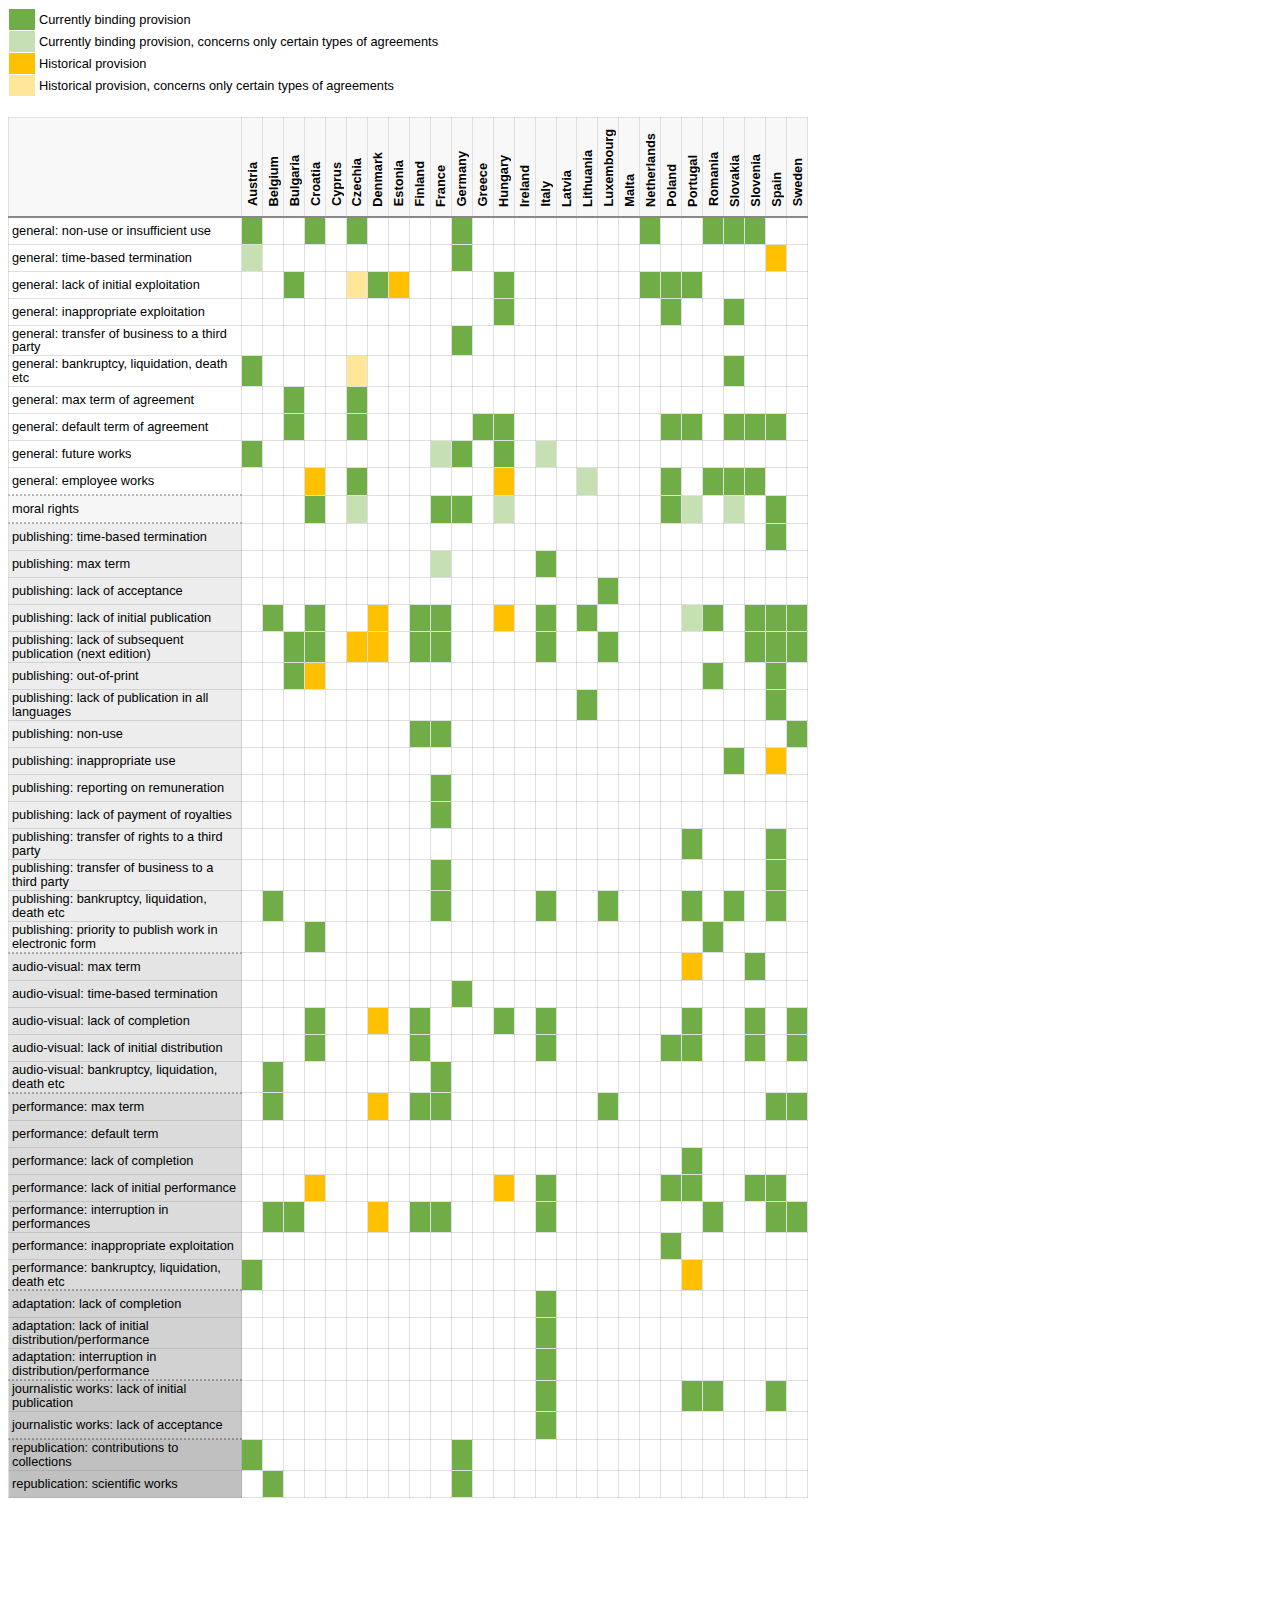
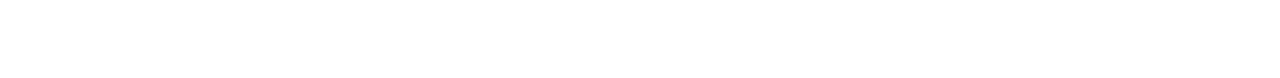
==== commit 5a3b37b9: "Use updated spreadsheet" ====
--- a/index.html
+++ b/index.html
@@ -133,7 +133,7 @@
 <tr>
 <td class="category-name row-section-1">general: non-use or insufficient use
 </td>
-<td class="xls-style-28 tooltip" onclick="void(0)">
+<td class="xls-style-19 tooltip" onclick="void(0)">
 <span>
 <p>
 <b>Austria
@@ -141,15 +141,15 @@
 </p>
 <p>§ 29
 </p>
-<p>Concerns contracts on right of use.
+<p>Concerns agreements on right of use.
 </p>
 <p>Lack of use or insufficient use of work, which impairs interests of the author, in case reasons for insufficient use do not lie with the author.
 </p>
 </span>
 </td>
-<td class="xls-style-20" onclick="void(0)">
-</td>
-<td class="xls-style-20" onclick="void(0)">
+<td onclick="void(0)">
+</td>
+<td onclick="void(0)">
 </td>
 <td class="xls-style-19 tooltip" onclick="void(0)">
 <span>
@@ -161,11 +161,11 @@
 </p>
 <p>Concerns contracts providing an exclusive right of exploitation.
 </p>
-<p>Non-use or insufficient use, which prejudices legitimate interests of the author.
-</p>
-</span>
-</td>
-<td class="xls-style-20" onclick="void(0)">
+<p>Lack of use or insufficient use, which prejudices legitimate interests of the author.
+</p>
+</span>
+</td>
+<td onclick="void(0)">
 </td>
 <td class="xls-style-19 tooltip" onclick="void(0)">
 <span>
@@ -177,17 +177,17 @@
 </p>
 <p>Concerns exclusive licenses.
 </p>
-<p>Non-use of insufficient use which significantly adversely affects legitimate interests of the author.
-</p>
-</span>
-</td>
-<td class="xls-style-20" onclick="void(0)">
-</td>
-<td class="xls-style-20" onclick="void(0)">
-</td>
-<td class="xls-style-20" onclick="void(0)">
-</td>
-<td class="xls-style-20" onclick="void(0)">
+<p>Lack of use or insufficient use which significantly adversely affects legitimate interests of the author.
+</p>
+</span>
+</td>
+<td onclick="void(0)">
+</td>
+<td onclick="void(0)">
+</td>
+<td onclick="void(0)">
+</td>
+<td onclick="void(0)">
 </td>
 <td class="xls-style-19 tooltip" onclick="void(0)">
 <span>
@@ -205,21 +205,21 @@
 </p>
 </span>
 </td>
-<td class="xls-style-20" onclick="void(0)">
-</td>
-<td class="xls-style-20" onclick="void(0)">
-</td>
-<td class="xls-style-20" onclick="void(0)">
-</td>
-<td class="xls-style-20" onclick="void(0)">
-</td>
-<td class="xls-style-20" onclick="void(0)">
-</td>
-<td class="xls-style-20" onclick="void(0)">
-</td>
-<td class="xls-style-20" onclick="void(0)">
-</td>
-<td class="xls-style-20" onclick="void(0)">
+<td onclick="void(0)">
+</td>
+<td onclick="void(0)">
+</td>
+<td onclick="void(0)">
+</td>
+<td onclick="void(0)">
+</td>
+<td onclick="void(0)">
+</td>
+<td onclick="void(0)">
+</td>
+<td onclick="void(0)">
+</td>
+<td onclick="void(0)">
 </td>
 <td class="xls-style-19 tooltip" onclick="void(0)">
 <span>
@@ -233,9 +233,9 @@
 </p>
 </span>
 </td>
-<td class="xls-style-20" onclick="void(0)">
-</td>
-<td class="xls-style-20" onclick="void(0)">
+<td onclick="void(0)">
+</td>
+<td onclick="void(0)">
 </td>
 <td class="xls-style-19 tooltip" onclick="void(0)">
 <span>
@@ -245,7 +245,7 @@
 </p>
 <p>Art. 48
 </p>
-<p>Non-use or insufficient use of work, which considerably affects justified interests of the author.
+<p>Lack of use or insufficient use of work, which considerably affects justified interests of the author.
 </p>
 </span>
 </td>
@@ -275,19 +275,19 @@
 </p>
 <p>Concerns exclusive assignments.
 </p>
-<p>Non-use or insufficient use joint with considerable adverse effect on author’s legitimate interests.
-</p>
-</span>
-</td>
-<td class="xls-style-20" onclick="void(0)">
-</td>
-<td class="xls-style-20" onclick="void(0)">
+<p>Lack of use or insufficient use joint with considerable adverse effect on author’s legitimate interests.
+</p>
+</span>
+</td>
+<td onclick="void(0)">
+</td>
+<td onclick="void(0)">
 </td>
 </tr>
 <tr>
 <td class="category-name row-section-1">general: time-based termination
 </td>
-<td class="xls-style-29 tooltip" onclick="void(0)">
+<td class="xls-style-21 tooltip" onclick="void(0)">
 <span>
 <p>
 <b>Austria
@@ -307,23 +307,23 @@
 </p>
 </span>
 </td>
-<td class="xls-style-20" onclick="void(0)">
-</td>
-<td class="xls-style-20" onclick="void(0)">
-</td>
-<td class="xls-style-20" onclick="void(0)">
-</td>
-<td class="xls-style-20" onclick="void(0)">
-</td>
-<td class="xls-style-20" onclick="void(0)">
-</td>
-<td class="xls-style-20" onclick="void(0)">
-</td>
-<td class="xls-style-20" onclick="void(0)">
-</td>
-<td class="xls-style-20" onclick="void(0)">
-</td>
-<td class="xls-style-20" onclick="void(0)">
+<td onclick="void(0)">
+</td>
+<td onclick="void(0)">
+</td>
+<td onclick="void(0)">
+</td>
+<td onclick="void(0)">
+</td>
+<td onclick="void(0)">
+</td>
+<td onclick="void(0)">
+</td>
+<td onclick="void(0)">
+</td>
+<td onclick="void(0)">
+</td>
+<td onclick="void(0)">
 </td>
 <td class="xls-style-19 tooltip" onclick="void(0)">
 <span>
@@ -335,7 +335,7 @@
 </p>
 <p>Concerns exclusive agreements with a flat-rate remuneration.
 </p>
-<p>Lapse of 10-year period following conclusion of the agreement, or delivery of work, whichever happened later.
+<p>Lapse of 10-year period following the conclusion of an agreement, or the delivery of work, whichever happened later.
 </p>
 <p>[exclusive to non-exclusive, contract continues as a simple right of use]
 </p>
@@ -345,33 +345,33 @@
 </p>
 </span>
 </td>
-<td class="xls-style-20" onclick="void(0)">
-</td>
-<td class="xls-style-20" onclick="void(0)">
-</td>
-<td class="xls-style-20" onclick="void(0)">
-</td>
-<td class="xls-style-20" onclick="void(0)">
-</td>
-<td class="xls-style-20" onclick="void(0)">
-</td>
-<td class="xls-style-20" onclick="void(0)">
-</td>
-<td class="xls-style-20" onclick="void(0)">
-</td>
-<td class="xls-style-20" onclick="void(0)">
-</td>
-<td class="xls-style-20" onclick="void(0)">
-</td>
-<td class="xls-style-20" onclick="void(0)">
-</td>
-<td class="xls-style-20" onclick="void(0)">
-</td>
-<td class="xls-style-20" onclick="void(0)">
-</td>
-<td class="xls-style-20" onclick="void(0)">
-</td>
-<td class="xls-style-20" onclick="void(0)">
+<td onclick="void(0)">
+</td>
+<td onclick="void(0)">
+</td>
+<td onclick="void(0)">
+</td>
+<td onclick="void(0)">
+</td>
+<td onclick="void(0)">
+</td>
+<td onclick="void(0)">
+</td>
+<td onclick="void(0)">
+</td>
+<td onclick="void(0)">
+</td>
+<td onclick="void(0)">
+</td>
+<td onclick="void(0)">
+</td>
+<td onclick="void(0)">
+</td>
+<td onclick="void(0)">
+</td>
+<td onclick="void(0)">
+</td>
+<td onclick="void(0)">
 </td>
 <td class="xls-style-22 tooltip" onclick="void(0)">
 <span>
@@ -383,19 +383,19 @@
 </p>
 <p>Art. 6
 </p>
-<p>Rights assigned by the author, revert back to her heirs, after 25 years following author’s death.
-</p>
-</span>
-</td>
-<td class="xls-style-20" onclick="void(0)">
+<p>Rights assigned by the author revert back to her heirs after 25 years following author’s death.
+</p>
+</span>
+</td>
+<td onclick="void(0)">
 </td>
 </tr>
 <tr>
 <td class="category-name row-section-1">general: lack of initial exploitation
 </td>
-<td class="xls-style-30" onclick="void(0)">
-</td>
-<td class="xls-style-20" onclick="void(0)">
+<td onclick="void(0)">
+</td>
+<td onclick="void(0)">
 </td>
 <td class="xls-style-19 tooltip" onclick="void(0)">
 <span>
@@ -413,9 +413,9 @@
 </p>
 </span>
 </td>
-<td class="xls-style-20" onclick="void(0)">
-</td>
-<td class="xls-style-20" onclick="void(0)">
+<td onclick="void(0)">
+</td>
+<td onclick="void(0)">
 </td>
 <td class="xls-style-23 tooltip" onclick="void(0)">
 <span>
@@ -459,13 +459,13 @@
 </p>
 </span>
 </td>
-<td class="xls-style-20" onclick="void(0)">
-</td>
-<td class="xls-style-20" onclick="void(0)">
-</td>
-<td class="xls-style-20" onclick="void(0)">
-</td>
-<td class="xls-style-20" onclick="void(0)">
+<td onclick="void(0)">
+</td>
+<td onclick="void(0)">
+</td>
+<td onclick="void(0)">
+</td>
+<td onclick="void(0)">
 </td>
 <td class="xls-style-19 tooltip" onclick="void(0)">
 <span>
@@ -481,17 +481,17 @@
 </p>
 </span>
 </td>
-<td class="xls-style-20" onclick="void(0)">
-</td>
-<td class="xls-style-20" onclick="void(0)">
-</td>
-<td class="xls-style-20" onclick="void(0)">
-</td>
-<td class="xls-style-20" onclick="void(0)">
-</td>
-<td class="xls-style-20" onclick="void(0)">
-</td>
-<td class="xls-style-20" onclick="void(0)">
+<td onclick="void(0)">
+</td>
+<td onclick="void(0)">
+</td>
+<td onclick="void(0)">
+</td>
+<td onclick="void(0)">
+</td>
+<td onclick="void(0)">
+</td>
+<td onclick="void(0)">
 </td>
 <td class="xls-style-19 tooltip" onclick="void(0)">
 <span>
@@ -531,43 +531,43 @@
 </p>
 </span>
 </td>
-<td class="xls-style-20" onclick="void(0)">
-</td>
-<td class="xls-style-20" onclick="void(0)">
-</td>
-<td class="xls-style-20" onclick="void(0)">
-</td>
-<td class="xls-style-20" onclick="void(0)">
-</td>
-<td class="xls-style-20" onclick="void(0)">
+<td onclick="void(0)">
+</td>
+<td onclick="void(0)">
+</td>
+<td onclick="void(0)">
+</td>
+<td onclick="void(0)">
+</td>
+<td onclick="void(0)">
 </td>
 </tr>
 <tr>
 <td class="category-name row-section-1">general: inappropriate exploitation
 </td>
-<td class="xls-style-30" onclick="void(0)">
-</td>
-<td class="xls-style-20" onclick="void(0)">
-</td>
-<td class="xls-style-24" onclick="void(0)">
-</td>
-<td class="xls-style-20" onclick="void(0)">
-</td>
-<td class="xls-style-20" onclick="void(0)">
-</td>
-<td class="xls-style-24" onclick="void(0)">
-</td>
-<td class="xls-style-24" onclick="void(0)">
-</td>
-<td class="xls-style-24" onclick="void(0)">
-</td>
-<td class="xls-style-20" onclick="void(0)">
-</td>
-<td class="xls-style-20" onclick="void(0)">
-</td>
-<td class="xls-style-20" onclick="void(0)">
-</td>
-<td class="xls-style-20" onclick="void(0)">
+<td onclick="void(0)">
+</td>
+<td onclick="void(0)">
+</td>
+<td onclick="void(0)">
+</td>
+<td onclick="void(0)">
+</td>
+<td onclick="void(0)">
+</td>
+<td onclick="void(0)">
+</td>
+<td onclick="void(0)">
+</td>
+<td onclick="void(0)">
+</td>
+<td onclick="void(0)">
+</td>
+<td onclick="void(0)">
+</td>
+<td onclick="void(0)">
+</td>
+<td onclick="void(0)">
 </td>
 <td class="xls-style-19 tooltip" onclick="void(0)">
 <span>
@@ -583,19 +583,19 @@
 </p>
 </span>
 </td>
-<td class="xls-style-20" onclick="void(0)">
-</td>
-<td class="xls-style-20" onclick="void(0)">
-</td>
-<td class="xls-style-20" onclick="void(0)">
-</td>
-<td class="xls-style-20" onclick="void(0)">
-</td>
-<td class="xls-style-20" onclick="void(0)">
-</td>
-<td class="xls-style-20" onclick="void(0)">
-</td>
-<td class="xls-style-20" onclick="void(0)">
+<td onclick="void(0)">
+</td>
+<td onclick="void(0)">
+</td>
+<td onclick="void(0)">
+</td>
+<td onclick="void(0)">
+</td>
+<td onclick="void(0)">
+</td>
+<td onclick="void(0)">
+</td>
+<td onclick="void(0)">
 </td>
 <td class="xls-style-19 tooltip" onclick="void(0)">
 <span>
@@ -609,9 +609,9 @@
 </p>
 </span>
 </td>
-<td class="xls-style-20" onclick="void(0)">
-</td>
-<td class="xls-style-20" onclick="void(0)">
+<td onclick="void(0)">
+</td>
+<td onclick="void(0)">
 </td>
 <td class="xls-style-19 tooltip" onclick="void(0)">
 <span>
@@ -629,35 +629,35 @@
 </p>
 </span>
 </td>
-<td class="xls-style-20" onclick="void(0)">
-</td>
-<td class="xls-style-20" onclick="void(0)">
-</td>
-<td class="xls-style-20" onclick="void(0)">
+<td onclick="void(0)">
+</td>
+<td onclick="void(0)">
+</td>
+<td onclick="void(0)">
 </td>
 </tr>
 <tr>
 <td class="category-name row-section-1">general: transfer of business to a third party
 </td>
-<td class="xls-style-30" onclick="void(0)">
-</td>
-<td class="xls-style-20" onclick="void(0)">
-</td>
-<td class="xls-style-24" onclick="void(0)">
-</td>
-<td class="xls-style-20" onclick="void(0)">
-</td>
-<td class="xls-style-20" onclick="void(0)">
-</td>
-<td class="xls-style-24" onclick="void(0)">
-</td>
-<td class="xls-style-24" onclick="void(0)">
-</td>
-<td class="xls-style-24" onclick="void(0)">
-</td>
-<td class="xls-style-20" onclick="void(0)">
-</td>
-<td class="xls-style-20" onclick="void(0)">
+<td onclick="void(0)">
+</td>
+<td onclick="void(0)">
+</td>
+<td onclick="void(0)">
+</td>
+<td onclick="void(0)">
+</td>
+<td onclick="void(0)">
+</td>
+<td onclick="void(0)">
+</td>
+<td onclick="void(0)">
+</td>
+<td onclick="void(0)">
+</td>
+<td onclick="void(0)">
+</td>
+<td onclick="void(0)">
 </td>
 <td class="xls-style-19 tooltip" onclick="void(0)">
 <span>
@@ -673,43 +673,43 @@
 </p>
 </span>
 </td>
-<td class="xls-style-20" onclick="void(0)">
-</td>
-<td class="xls-style-24" onclick="void(0)">
-</td>
-<td class="xls-style-20" onclick="void(0)">
-</td>
-<td class="xls-style-20" onclick="void(0)">
-</td>
-<td class="xls-style-20" onclick="void(0)">
-</td>
-<td class="xls-style-20" onclick="void(0)">
-</td>
-<td class="xls-style-20" onclick="void(0)">
-</td>
-<td class="xls-style-20" onclick="void(0)">
-</td>
-<td class="xls-style-20" onclick="void(0)">
-</td>
-<td class="xls-style-24" onclick="void(0)">
-</td>
-<td class="xls-style-20" onclick="void(0)">
-</td>
-<td class="xls-style-20" onclick="void(0)">
-</td>
-<td class="xls-style-24" onclick="void(0)">
-</td>
-<td class="xls-style-20" onclick="void(0)">
-</td>
-<td class="xls-style-20" onclick="void(0)">
-</td>
-<td class="xls-style-20" onclick="void(0)">
+<td onclick="void(0)">
+</td>
+<td onclick="void(0)">
+</td>
+<td onclick="void(0)">
+</td>
+<td onclick="void(0)">
+</td>
+<td onclick="void(0)">
+</td>
+<td onclick="void(0)">
+</td>
+<td onclick="void(0)">
+</td>
+<td onclick="void(0)">
+</td>
+<td onclick="void(0)">
+</td>
+<td onclick="void(0)">
+</td>
+<td onclick="void(0)">
+</td>
+<td onclick="void(0)">
+</td>
+<td onclick="void(0)">
+</td>
+<td onclick="void(0)">
+</td>
+<td onclick="void(0)">
+</td>
+<td onclick="void(0)">
 </td>
 </tr>
 <tr>
 <td class="category-name row-section-1">general: bankruptcy, liquidation, death etc
 </td>
-<td class="xls-style-28 tooltip" onclick="void(0)">
+<td class="xls-style-19 tooltip" onclick="void(0)">
 <span>
 <p>
 <b>Austria
@@ -723,13 +723,13 @@
 </p>
 </span>
 </td>
-<td class="xls-style-24" onclick="void(0)">
-</td>
-<td class="xls-style-20" onclick="void(0)">
-</td>
-<td class="xls-style-20" onclick="void(0)">
-</td>
-<td class="xls-style-20" onclick="void(0)">
+<td onclick="void(0)">
+</td>
+<td onclick="void(0)">
+</td>
+<td onclick="void(0)">
+</td>
+<td onclick="void(0)">
 </td>
 <td class="xls-style-23 tooltip" onclick="void(0)">
 <span>
@@ -747,39 +747,39 @@
 </p>
 </span>
 </td>
-<td class="xls-style-20" onclick="void(0)">
-</td>
-<td class="xls-style-20" onclick="void(0)">
-</td>
-<td class="xls-style-20" onclick="void(0)">
-</td>
-<td class="xls-style-20" onclick="void(0)">
-</td>
-<td class="xls-style-24" onclick="void(0)">
-</td>
-<td class="xls-style-20" onclick="void(0)">
-</td>
-<td class="xls-style-20" onclick="void(0)">
-</td>
-<td class="xls-style-20" onclick="void(0)">
-</td>
-<td class="xls-style-20" onclick="void(0)">
-</td>
-<td class="xls-style-20" onclick="void(0)">
-</td>
-<td class="xls-style-20" onclick="void(0)">
-</td>
-<td class="xls-style-20" onclick="void(0)">
-</td>
-<td class="xls-style-20" onclick="void(0)">
-</td>
-<td class="xls-style-20" onclick="void(0)">
-</td>
-<td class="xls-style-20" onclick="void(0)">
-</td>
-<td class="xls-style-20" onclick="void(0)">
-</td>
-<td class="xls-style-20" onclick="void(0)">
+<td onclick="void(0)">
+</td>
+<td onclick="void(0)">
+</td>
+<td onclick="void(0)">
+</td>
+<td onclick="void(0)">
+</td>
+<td onclick="void(0)">
+</td>
+<td onclick="void(0)">
+</td>
+<td onclick="void(0)">
+</td>
+<td onclick="void(0)">
+</td>
+<td onclick="void(0)">
+</td>
+<td onclick="void(0)">
+</td>
+<td onclick="void(0)">
+</td>
+<td onclick="void(0)">
+</td>
+<td onclick="void(0)">
+</td>
+<td onclick="void(0)">
+</td>
+<td onclick="void(0)">
+</td>
+<td onclick="void(0)">
+</td>
+<td onclick="void(0)">
 </td>
 <td class="xls-style-19 tooltip" onclick="void(0)">
 <span>
@@ -793,19 +793,19 @@
 </p>
 </span>
 </td>
-<td class="xls-style-20" onclick="void(0)">
-</td>
-<td class="xls-style-20" onclick="void(0)">
-</td>
-<td class="xls-style-20" onclick="void(0)">
+<td onclick="void(0)">
+</td>
+<td onclick="void(0)">
+</td>
+<td onclick="void(0)">
 </td>
 </tr>
 <tr>
 <td class="category-name row-section-1">general: max term of agreement
 </td>
-<td class="xls-style-30" onclick="void(0)">
-</td>
-<td class="xls-style-20" onclick="void(0)">
+<td onclick="void(0)">
+</td>
+<td onclick="void(0)">
 </td>
 <td class="xls-style-19 tooltip" onclick="void(0)">
 <span>
@@ -823,9 +823,9 @@
 </p>
 </span>
 </td>
-<td class="xls-style-20" onclick="void(0)">
-</td>
-<td class="xls-style-20" onclick="void(0)">
+<td onclick="void(0)">
+</td>
+<td onclick="void(0)">
 </td>
 <td class="xls-style-19 tooltip" onclick="void(0)">
 <span>
@@ -841,55 +841,55 @@
 </p>
 </span>
 </td>
-<td class="xls-style-20" onclick="void(0)">
-</td>
-<td class="xls-style-20" onclick="void(0)">
-</td>
-<td class="xls-style-20" onclick="void(0)">
-</td>
-<td class="xls-style-20" onclick="void(0)">
-</td>
-<td class="xls-style-24" onclick="void(0)">
-</td>
-<td class="xls-style-20" onclick="void(0)">
-</td>
-<td class="xls-style-20" onclick="void(0)">
-</td>
-<td class="xls-style-20" onclick="void(0)">
-</td>
-<td class="xls-style-20" onclick="void(0)">
-</td>
-<td class="xls-style-20" onclick="void(0)">
-</td>
-<td class="xls-style-20" onclick="void(0)">
-</td>
-<td class="xls-style-20" onclick="void(0)">
-</td>
-<td class="xls-style-20" onclick="void(0)">
-</td>
-<td class="xls-style-20" onclick="void(0)">
-</td>
-<td class="xls-style-20" onclick="void(0)">
-</td>
-<td class="xls-style-20" onclick="void(0)">
-</td>
-<td class="xls-style-20" onclick="void(0)">
-</td>
-<td class="xls-style-20" onclick="void(0)">
-</td>
-<td class="xls-style-20" onclick="void(0)">
-</td>
-<td class="xls-style-20" onclick="void(0)">
-</td>
-<td class="xls-style-20" onclick="void(0)">
+<td onclick="void(0)">
+</td>
+<td onclick="void(0)">
+</td>
+<td onclick="void(0)">
+</td>
+<td onclick="void(0)">
+</td>
+<td onclick="void(0)">
+</td>
+<td onclick="void(0)">
+</td>
+<td onclick="void(0)">
+</td>
+<td onclick="void(0)">
+</td>
+<td onclick="void(0)">
+</td>
+<td onclick="void(0)">
+</td>
+<td onclick="void(0)">
+</td>
+<td onclick="void(0)">
+</td>
+<td onclick="void(0)">
+</td>
+<td onclick="void(0)">
+</td>
+<td onclick="void(0)">
+</td>
+<td onclick="void(0)">
+</td>
+<td onclick="void(0)">
+</td>
+<td onclick="void(0)">
+</td>
+<td onclick="void(0)">
+</td>
+<td onclick="void(0)">
+</td>
+<td onclick="void(0)">
 </td>
 </tr>
 <tr>
 <td class="category-name row-section-1">general: default term of agreement
 </td>
-<td class="xls-style-30" onclick="void(0)">
-</td>
-<td class="xls-style-20" onclick="void(0)">
+<td onclick="void(0)">
+</td>
+<td onclick="void(0)">
 </td>
 <td class="xls-style-19 tooltip" onclick="void(0)">
 <span>
@@ -905,9 +905,9 @@
 </p>
 </span>
 </td>
-<td class="xls-style-20" onclick="void(0)">
-</td>
-<td class="xls-style-20" onclick="void(0)">
+<td onclick="void(0)">
+</td>
+<td onclick="void(0)">
 </td>
 <td class="xls-style-19 tooltip" onclick="void(0)">
 <span>
@@ -923,15 +923,15 @@
 </p>
 </span>
 </td>
-<td class="xls-style-20" onclick="void(0)">
-</td>
-<td class="xls-style-20" onclick="void(0)">
-</td>
-<td class="xls-style-20" onclick="void(0)">
-</td>
-<td class="xls-style-20" onclick="void(0)">
-</td>
-<td class="xls-style-24" onclick="void(0)">
+<td onclick="void(0)">
+</td>
+<td onclick="void(0)">
+</td>
+<td onclick="void(0)">
+</td>
+<td onclick="void(0)">
+</td>
+<td onclick="void(0)">
 </td>
 <td class="xls-style-19 tooltip" onclick="void(0)">
 <span>
@@ -957,19 +957,19 @@
 </p>
 </span>
 </td>
-<td class="xls-style-20" onclick="void(0)">
-</td>
-<td class="xls-style-20" onclick="void(0)">
-</td>
-<td class="xls-style-20" onclick="void(0)">
-</td>
-<td class="xls-style-20" onclick="void(0)">
-</td>
-<td class="xls-style-20" onclick="void(0)">
-</td>
-<td class="xls-style-20" onclick="void(0)">
-</td>
-<td class="xls-style-20" onclick="void(0)">
+<td onclick="void(0)">
+</td>
+<td onclick="void(0)">
+</td>
+<td onclick="void(0)">
+</td>
+<td onclick="void(0)">
+</td>
+<td onclick="void(0)">
+</td>
+<td onclick="void(0)">
+</td>
+<td onclick="void(0)">
 </td>
 <td class="xls-style-19 tooltip" onclick="void(0)">
 <span>
@@ -999,7 +999,7 @@
 </p>
 </span>
 </td>
-<td class="xls-style-20" onclick="void(0)">
+<td onclick="void(0)">
 </td>
 <td class="xls-style-19 tooltip" onclick="void(0)">
 <span>
@@ -1039,13 +1039,13 @@
 </p>
 </span>
 </td>
-<td class="xls-style-20" onclick="void(0)">
+<td onclick="void(0)">
 </td>
 </tr>
 <tr>
 <td class="category-name row-section-1">general: future works
 </td>
-<td class="xls-style-28 tooltip" onclick="void(0)">
+<td class="xls-style-19 tooltip" onclick="void(0)">
 <span>
 <p>
 <b>Austria
@@ -1063,21 +1063,21 @@
 </p>
 </span>
 </td>
-<td class="xls-style-20" onclick="void(0)">
-</td>
-<td class="xls-style-20" onclick="void(0)">
-</td>
-<td class="xls-style-20" onclick="void(0)">
-</td>
-<td class="xls-style-20" onclick="void(0)">
-</td>
-<td class="xls-style-20" onclick="void(0)">
-</td>
-<td class="xls-style-20" onclick="void(0)">
-</td>
-<td class="xls-style-20" onclick="void(0)">
-</td>
-<td class="xls-style-20" onclick="void(0)">
+<td onclick="void(0)">
+</td>
+<td onclick="void(0)">
+</td>
+<td onclick="void(0)">
+</td>
+<td onclick="void(0)">
+</td>
+<td onclick="void(0)">
+</td>
+<td onclick="void(0)">
+</td>
+<td onclick="void(0)">
+</td>
+<td onclick="void(0)">
 </td>
 <td class="xls-style-21 tooltip" onclick="void(0)">
 <span>
@@ -1107,7 +1107,7 @@
 </p>
 </span>
 </td>
-<td class="xls-style-20" onclick="void(0)">
+<td onclick="void(0)">
 </td>
 <td class="xls-style-19 tooltip" onclick="void(0)">
 <span>
@@ -1123,7 +1123,7 @@
 </p>
 </span>
 </td>
-<td class="xls-style-20" onclick="void(0)">
+<td onclick="void(0)">
 </td>
 <td class="xls-style-21 tooltip" onclick="void(0)">
 <span>
@@ -1139,39 +1139,39 @@
 </p>
 </span>
 </td>
-<td class="xls-style-20" onclick="void(0)">
-</td>
-<td class="xls-style-20" onclick="void(0)">
-</td>
-<td class="xls-style-20" onclick="void(0)">
-</td>
-<td class="xls-style-20" onclick="void(0)">
-</td>
-<td class="xls-style-20" onclick="void(0)">
-</td>
-<td class="xls-style-20" onclick="void(0)">
-</td>
-<td class="xls-style-20" onclick="void(0)">
-</td>
-<td class="xls-style-20" onclick="void(0)">
-</td>
-<td class="xls-style-20" onclick="void(0)">
-</td>
-<td class="xls-style-20" onclick="void(0)">
-</td>
-<td class="xls-style-20" onclick="void(0)">
-</td>
-<td class="xls-style-20" onclick="void(0)">
+<td onclick="void(0)">
+</td>
+<td onclick="void(0)">
+</td>
+<td onclick="void(0)">
+</td>
+<td onclick="void(0)">
+</td>
+<td onclick="void(0)">
+</td>
+<td onclick="void(0)">
+</td>
+<td onclick="void(0)">
+</td>
+<td onclick="void(0)">
+</td>
+<td onclick="void(0)">
+</td>
+<td onclick="void(0)">
+</td>
+<td onclick="void(0)">
+</td>
+<td onclick="void(0)">
 </td>
 </tr>
 <tr>
 <td class="category-name row-section-1">general: employee works
 </td>
-<td class="xls-style-30" onclick="void(0)">
-</td>
-<td class="xls-style-20" onclick="void(0)">
-</td>
-<td class="xls-style-20" onclick="void(0)">
+<td onclick="void(0)">
+</td>
+<td onclick="void(0)">
+</td>
+<td onclick="void(0)">
 </td>
 <td class="xls-style-22 tooltip" onclick="void(0)">
 <span>
@@ -1197,7 +1197,7 @@
 </p>
 </span>
 </td>
-<td class="xls-style-20" onclick="void(0)">
+<td onclick="void(0)">
 </td>
 <td class="xls-style-19 tooltip" onclick="void(0)">
 <span>
@@ -1213,17 +1213,17 @@
 </p>
 </span>
 </td>
-<td class="xls-style-20" onclick="void(0)">
-</td>
-<td class="xls-style-20" onclick="void(0)">
-</td>
-<td class="xls-style-20" onclick="void(0)">
-</td>
-<td class="xls-style-20" onclick="void(0)">
-</td>
-<td class="xls-style-20" onclick="void(0)">
-</td>
-<td class="xls-style-20" onclick="void(0)">
+<td onclick="void(0)">
+</td>
+<td onclick="void(0)">
+</td>
+<td onclick="void(0)">
+</td>
+<td onclick="void(0)">
+</td>
+<td onclick="void(0)">
+</td>
+<td onclick="void(0)">
 </td>
 <td class="xls-style-22 tooltip" onclick="void(0)">
 <span>
@@ -1241,11 +1241,11 @@
 </p>
 </span>
 </td>
-<td class="xls-style-20" onclick="void(0)">
-</td>
-<td class="xls-style-20" onclick="void(0)">
-</td>
-<td class="xls-style-20" onclick="void(0)">
+<td onclick="void(0)">
+</td>
+<td onclick="void(0)">
+</td>
+<td onclick="void(0)">
 </td>
 <td class="xls-style-21 tooltip" onclick="void(0)">
 <span>
@@ -1259,11 +1259,11 @@
 </p>
 </span>
 </td>
-<td class="xls-style-20" onclick="void(0)">
-</td>
-<td class="xls-style-20" onclick="void(0)">
-</td>
-<td class="xls-style-20" onclick="void(0)">
+<td onclick="void(0)">
+</td>
+<td onclick="void(0)">
+</td>
+<td onclick="void(0)">
 </td>
 <td class="xls-style-19 tooltip" onclick="void(0)">
 <span>
@@ -1287,7 +1287,7 @@
 </p>
 </span>
 </td>
-<td class="xls-style-20" onclick="void(0)">
+<td onclick="void(0)">
 </td>
 <td class="xls-style-19 tooltip" onclick="void(0)">
 <span>
@@ -1325,19 +1325,19 @@
 </p>
 </span>
 </td>
-<td class="xls-style-20" onclick="void(0)">
-</td>
-<td class="xls-style-20" onclick="void(0)">
+<td onclick="void(0)">
+</td>
+<td onclick="void(0)">
 </td>
 </tr>
 <tr>
 <td class="category-name first-in-section row-section-2">moral rights
 </td>
-<td class="xls-style-30" onclick="void(0)">
-</td>
-<td class="xls-style-20" onclick="void(0)">
-</td>
-<td class="xls-style-20" onclick="void(0)">
+<td onclick="void(0)">
+</td>
+<td onclick="void(0)">
+</td>
+<td onclick="void(0)">
 </td>
 <td class="xls-style-19 tooltip" onclick="void(0)">
 <span>
@@ -1351,7 +1351,7 @@
 </p>
 </span>
 </td>
-<td class="xls-style-20" onclick="void(0)">
+<td onclick="void(0)">
 </td>
 <td class="xls-style-21 tooltip" onclick="void(0)">
 <span>
@@ -1371,11 +1371,11 @@
 </p>
 </span>
 </td>
-<td class="xls-style-20" onclick="void(0)">
-</td>
-<td class="xls-style-20" onclick="void(0)">
-</td>
-<td class="xls-style-20" onclick="void(0)">
+<td onclick="void(0)">
+</td>
+<td onclick="void(0)">
+</td>
+<td onclick="void(0)">
 </td>
 <td class="xls-style-19 tooltip" onclick="void(0)">
 <span>
@@ -1413,7 +1413,7 @@
 </p>
 </span>
 </td>
-<td class="xls-style-20" onclick="void(0)">
+<td onclick="void(0)">
 </td>
 <td class="xls-style-21 tooltip" onclick="void(0)">
 <span>
@@ -1441,19 +1441,19 @@
 </p>
 </span>
 </td>
-<td class="xls-style-20" onclick="void(0)">
-</td>
-<td class="xls-style-20" onclick="void(0)">
-</td>
-<td class="xls-style-20" onclick="void(0)">
-</td>
-<td class="xls-style-20" onclick="void(0)">
-</td>
-<td class="xls-style-20" onclick="void(0)">
-</td>
-<td class="xls-style-20" onclick="void(0)">
-</td>
-<td class="xls-style-20" onclick="void(0)">
+<td onclick="void(0)">
+</td>
+<td onclick="void(0)">
+</td>
+<td onclick="void(0)">
+</td>
+<td onclick="void(0)">
+</td>
+<td onclick="void(0)">
+</td>
+<td onclick="void(0)">
+</td>
+<td onclick="void(0)">
 </td>
 <td class="xls-style-19 tooltip" onclick="void(0)">
 <span>
@@ -1489,7 +1489,7 @@
 </p>
 </span>
 </td>
-<td class="xls-style-20" onclick="void(0)">
+<td onclick="void(0)">
 </td>
 <td class="xls-style-21 tooltip" onclick="void(0)">
 <span>
@@ -1505,7 +1505,7 @@
 </p>
 </span>
 </td>
-<td class="xls-style-20" onclick="void(0)">
+<td onclick="void(0)">
 </td>
 <td class="xls-style-19 tooltip" onclick="void(0)">
 <span>
@@ -1519,61 +1519,61 @@
 </p>
 </span>
 </td>
-<td class="xls-style-20" onclick="void(0)">
+<td onclick="void(0)">
 </td>
 </tr>
 <tr>
 <td class="category-name first-in-section row-section-3">publishing: time-based termination
 </td>
-<td class="xls-style-30" onclick="void(0)">
-</td>
-<td class="xls-style-20" onclick="void(0)">
-</td>
-<td class="xls-style-20" onclick="void(0)">
-</td>
-<td class="xls-style-24" onclick="void(0)">
-</td>
-<td class="xls-style-20" onclick="void(0)">
-</td>
-<td class="xls-style-24" onclick="void(0)">
-</td>
-<td class="xls-style-20" onclick="void(0)">
-</td>
-<td class="xls-style-20" onclick="void(0)">
-</td>
-<td class="xls-style-20" onclick="void(0)">
-</td>
-<td class="xls-style-20" onclick="void(0)">
-</td>
-<td class="xls-style-24" onclick="void(0)">
-</td>
-<td class="xls-style-20" onclick="void(0)">
-</td>
-<td class="xls-style-24" onclick="void(0)">
-</td>
-<td class="xls-style-20" onclick="void(0)">
-</td>
-<td class="xls-style-20" onclick="void(0)">
-</td>
-<td class="xls-style-20" onclick="void(0)">
-</td>
-<td class="xls-style-20" onclick="void(0)">
-</td>
-<td class="xls-style-20" onclick="void(0)">
-</td>
-<td class="xls-style-20" onclick="void(0)">
-</td>
-<td class="xls-style-20" onclick="void(0)">
-</td>
-<td class="xls-style-24" onclick="void(0)">
-</td>
-<td class="xls-style-24" onclick="void(0)">
-</td>
-<td class="xls-style-20" onclick="void(0)">
-</td>
-<td class="xls-style-20" onclick="void(0)">
-</td>
-<td class="xls-style-20" onclick="void(0)">
+<td onclick="void(0)">
+</td>
+<td onclick="void(0)">
+</td>
+<td onclick="void(0)">
+</td>
+<td onclick="void(0)">
+</td>
+<td onclick="void(0)">
+</td>
+<td onclick="void(0)">
+</td>
+<td onclick="void(0)">
+</td>
+<td onclick="void(0)">
+</td>
+<td onclick="void(0)">
+</td>
+<td onclick="void(0)">
+</td>
+<td onclick="void(0)">
+</td>
+<td onclick="void(0)">
+</td>
+<td onclick="void(0)">
+</td>
+<td onclick="void(0)">
+</td>
+<td onclick="void(0)">
+</td>
+<td onclick="void(0)">
+</td>
+<td onclick="void(0)">
+</td>
+<td onclick="void(0)">
+</td>
+<td onclick="void(0)">
+</td>
+<td onclick="void(0)">
+</td>
+<td onclick="void(0)">
+</td>
+<td onclick="void(0)">
+</td>
+<td onclick="void(0)">
+</td>
+<td onclick="void(0)">
+</td>
+<td onclick="void(0)">
 </td>
 <td class="xls-style-19 tooltip" onclick="void(0)">
 <span>
@@ -1589,29 +1589,29 @@
 </p>
 </span>
 </td>
-<td class="xls-style-20" onclick="void(0)">
+<td onclick="void(0)">
 </td>
 </tr>
 <tr>
 <td class="category-name row-section-3">publishing: max term
 </td>
-<td class="xls-style-30" onclick="void(0)">
-</td>
-<td class="xls-style-20" onclick="void(0)">
-</td>
-<td class="xls-style-20" onclick="void(0)">
-</td>
-<td class="xls-style-20" onclick="void(0)">
-</td>
-<td class="xls-style-20" onclick="void(0)">
-</td>
-<td class="xls-style-20" onclick="void(0)">
-</td>
-<td class="xls-style-20" onclick="void(0)">
-</td>
-<td class="xls-style-20" onclick="void(0)">
-</td>
-<td class="xls-style-20" onclick="void(0)">
+<td onclick="void(0)">
+</td>
+<td onclick="void(0)">
+</td>
+<td onclick="void(0)">
+</td>
+<td onclick="void(0)">
+</td>
+<td onclick="void(0)">
+</td>
+<td onclick="void(0)">
+</td>
+<td onclick="void(0)">
+</td>
+<td onclick="void(0)">
+</td>
+<td onclick="void(0)">
 </td>
 <td class="xls-style-21 tooltip" onclick="void(0)">
 <span>
@@ -1627,13 +1627,13 @@
 </p>
 </span>
 </td>
-<td class="xls-style-20" onclick="void(0)">
-</td>
-<td class="xls-style-20" onclick="void(0)">
-</td>
-<td class="xls-style-20" onclick="void(0)">
-</td>
-<td class="xls-style-20" onclick="void(0)">
+<td onclick="void(0)">
+</td>
+<td onclick="void(0)">
+</td>
+<td onclick="void(0)">
+</td>
+<td onclick="void(0)">
 </td>
 <td class="xls-style-19 tooltip" onclick="void(0)">
 <span>
@@ -1657,67 +1657,67 @@
 </p>
 </span>
 </td>
-<td class="xls-style-20" onclick="void(0)">
-</td>
-<td class="xls-style-20" onclick="void(0)">
-</td>
-<td class="xls-style-20" onclick="void(0)">
-</td>
-<td class="xls-style-20" onclick="void(0)">
-</td>
-<td class="xls-style-20" onclick="void(0)">
-</td>
-<td class="xls-style-20" onclick="void(0)">
-</td>
-<td class="xls-style-20" onclick="void(0)">
-</td>
-<td class="xls-style-20" onclick="void(0)">
-</td>
-<td class="xls-style-20" onclick="void(0)">
-</td>
-<td class="xls-style-20" onclick="void(0)">
-</td>
-<td class="xls-style-20" onclick="void(0)">
-</td>
-<td class="xls-style-20" onclick="void(0)">
+<td onclick="void(0)">
+</td>
+<td onclick="void(0)">
+</td>
+<td onclick="void(0)">
+</td>
+<td onclick="void(0)">
+</td>
+<td onclick="void(0)">
+</td>
+<td onclick="void(0)">
+</td>
+<td onclick="void(0)">
+</td>
+<td onclick="void(0)">
+</td>
+<td onclick="void(0)">
+</td>
+<td onclick="void(0)">
+</td>
+<td onclick="void(0)">
+</td>
+<td onclick="void(0)">
 </td>
 </tr>
 <tr>
 <td class="category-name row-section-3">publishing: lack of acceptance
 </td>
-<td class="xls-style-30" onclick="void(0)">
-</td>
-<td class="xls-style-20" onclick="void(0)">
-</td>
-<td class="xls-style-20" onclick="void(0)">
-</td>
-<td class="xls-style-20" onclick="void(0)">
-</td>
-<td class="xls-style-20" onclick="void(0)">
-</td>
-<td class="xls-style-20" onclick="void(0)">
-</td>
-<td class="xls-style-20" onclick="void(0)">
-</td>
-<td class="xls-style-20" onclick="void(0)">
-</td>
-<td class="xls-style-20" onclick="void(0)">
-</td>
-<td class="xls-style-24" onclick="void(0)">
-</td>
-<td class="xls-style-20" onclick="void(0)">
-</td>
-<td class="xls-style-20" onclick="void(0)">
-</td>
-<td class="xls-style-20" onclick="void(0)">
-</td>
-<td class="xls-style-20" onclick="void(0)">
-</td>
-<td class="xls-style-24" onclick="void(0)">
-</td>
-<td class="xls-style-20" onclick="void(0)">
-</td>
-<td class="xls-style-20" onclick="void(0)">
+<td onclick="void(0)">
+</td>
+<td onclick="void(0)">
+</td>
+<td onclick="void(0)">
+</td>
+<td onclick="void(0)">
+</td>
+<td onclick="void(0)">
+</td>
+<td onclick="void(0)">
+</td>
+<td onclick="void(0)">
+</td>
+<td onclick="void(0)">
+</td>
+<td onclick="void(0)">
+</td>
+<td onclick="void(0)">
+</td>
+<td onclick="void(0)">
+</td>
+<td onclick="void(0)">
+</td>
+<td onclick="void(0)">
+</td>
+<td onclick="void(0)">
+</td>
+<td onclick="void(0)">
+</td>
+<td onclick="void(0)">
+</td>
+<td onclick="void(0)">
 </td>
 <td class="xls-style-19 tooltip" onclick="void(0)">
 <span>
@@ -1731,29 +1731,29 @@
 </p>
 </span>
 </td>
-<td class="xls-style-20" onclick="void(0)">
-</td>
-<td class="xls-style-20" onclick="void(0)">
-</td>
-<td class="xls-style-20" onclick="void(0)">
-</td>
-<td class="xls-style-20" onclick="void(0)">
-</td>
-<td class="xls-style-20" onclick="void(0)">
-</td>
-<td class="xls-style-20" onclick="void(0)">
-</td>
-<td class="xls-style-20" onclick="void(0)">
-</td>
-<td class="xls-style-20" onclick="void(0)">
-</td>
-<td class="xls-style-20" onclick="void(0)">
+<td onclick="void(0)">
+</td>
+<td onclick="void(0)">
+</td>
+<td onclick="void(0)">
+</td>
+<td onclick="void(0)">
+</td>
+<td onclick="void(0)">
+</td>
+<td onclick="void(0)">
+</td>
+<td onclick="void(0)">
+</td>
+<td onclick="void(0)">
+</td>
+<td onclick="void(0)">
 </td>
 </tr>
 <tr>
 <td class="category-name row-section-3">publishing: lack of initial publication
 </td>
-<td class="xls-style-30" onclick="void(0)">
+<td onclick="void(0)">
 </td>
 <td class="xls-style-19 tooltip" onclick="void(0)">
 <span>
@@ -1767,7 +1767,7 @@
 </p>
 </span>
 </td>
-<td class="xls-style-20" onclick="void(0)">
+<td onclick="void(0)">
 </td>
 <td class="xls-style-19 tooltip" onclick="void(0)">
 <span>
@@ -1781,9 +1781,9 @@
 </p>
 </span>
 </td>
-<td class="xls-style-20" onclick="void(0)">
-</td>
-<td class="xls-style-20" onclick="void(0)">
+<td onclick="void(0)">
+</td>
+<td onclick="void(0)">
 </td>
 <td class="xls-style-22 tooltip" onclick="void(0)">
 <span>
@@ -1799,7 +1799,7 @@
 </p>
 </span>
 </td>
-<td class="xls-style-20" onclick="void(0)">
+<td onclick="void(0)">
 </td>
 <td class="xls-style-19 tooltip" onclick="void(0)">
 <span>
@@ -1831,9 +1831,9 @@
 </p>
 </span>
 </td>
-<td class="xls-style-20" onclick="void(0)">
-</td>
-<td class="xls-style-20" onclick="void(0)">
+<td onclick="void(0)">
+</td>
+<td onclick="void(0)">
 </td>
 <td class="xls-style-22 tooltip" onclick="void(0)">
 <span>
@@ -1849,7 +1849,7 @@
 </p>
 </span>
 </td>
-<td class="xls-style-20" onclick="void(0)">
+<td onclick="void(0)">
 </td>
 <td class="xls-style-19 tooltip" onclick="void(0)">
 <span>
@@ -1863,7 +1863,7 @@
 </p>
 </span>
 </td>
-<td class="xls-style-20" onclick="void(0)">
+<td onclick="void(0)">
 </td>
 <td class="xls-style-19 tooltip" onclick="void(0)">
 <span>
@@ -1877,13 +1877,13 @@
 </p>
 </span>
 </td>
-<td class="xls-style-20" onclick="void(0)">
-</td>
-<td class="xls-style-20" onclick="void(0)">
-</td>
-<td class="xls-style-20" onclick="void(0)">
-</td>
-<td class="xls-style-20" onclick="void(0)">
+<td onclick="void(0)">
+</td>
+<td onclick="void(0)">
+</td>
+<td onclick="void(0)">
+</td>
+<td onclick="void(0)">
 </td>
 <td class="xls-style-21 tooltip" onclick="void(0)">
 <span>
@@ -1909,7 +1909,7 @@
 </p>
 </span>
 </td>
-<td class="xls-style-20" onclick="void(0)">
+<td onclick="void(0)">
 </td>
 <td class="xls-style-19 tooltip" onclick="void(0)">
 <span>
@@ -1957,9 +1957,9 @@
 <tr>
 <td class="category-name row-section-3">publishing: lack of subsequent publication (next edition)
 </td>
-<td class="xls-style-30" onclick="void(0)">
-</td>
-<td class="xls-style-24" onclick="void(0)">
+<td onclick="void(0)">
+</td>
+<td onclick="void(0)">
 </td>
 <td class="xls-style-19 tooltip" onclick="void(0)">
 <span>
@@ -1987,7 +1987,7 @@
 </p>
 </span>
 </td>
-<td class="xls-style-20" onclick="void(0)">
+<td onclick="void(0)">
 </td>
 <td class="xls-style-22 tooltip" onclick="void(0)">
 <span>
@@ -2017,7 +2017,7 @@
 </p>
 </span>
 </td>
-<td class="xls-style-20" onclick="void(0)">
+<td onclick="void(0)">
 </td>
 <td class="xls-style-19 tooltip" onclick="void(0)">
 <span>
@@ -2043,13 +2043,13 @@
 </p>
 </span>
 </td>
-<td class="xls-style-20" onclick="void(0)">
-</td>
-<td class="xls-style-20" onclick="void(0)">
-</td>
-<td class="xls-style-20" onclick="void(0)">
-</td>
-<td class="xls-style-20" onclick="void(0)">
+<td onclick="void(0)">
+</td>
+<td onclick="void(0)">
+</td>
+<td onclick="void(0)">
+</td>
+<td onclick="void(0)">
 </td>
 <td class="xls-style-19 tooltip" onclick="void(0)">
 <span>
@@ -2065,9 +2065,9 @@
 </p>
 </span>
 </td>
-<td class="xls-style-20" onclick="void(0)">
-</td>
-<td class="xls-style-20" onclick="void(0)">
+<td onclick="void(0)">
+</td>
+<td onclick="void(0)">
 </td>
 <td class="xls-style-19 tooltip" onclick="void(0)">
 <span>
@@ -2081,17 +2081,17 @@
 </p>
 </span>
 </td>
-<td class="xls-style-20" onclick="void(0)">
-</td>
-<td class="xls-style-20" onclick="void(0)">
-</td>
-<td class="xls-style-20" onclick="void(0)">
-</td>
-<td class="xls-style-20" onclick="void(0)">
-</td>
-<td class="xls-style-20" onclick="void(0)">
-</td>
-<td class="xls-style-20" onclick="void(0)">
+<td onclick="void(0)">
+</td>
+<td onclick="void(0)">
+</td>
+<td onclick="void(0)">
+</td>
+<td onclick="void(0)">
+</td>
+<td onclick="void(0)">
+</td>
+<td onclick="void(0)">
 </td>
 <td class="xls-style-19 tooltip" onclick="void(0)">
 <span>
@@ -2133,9 +2133,9 @@
 <tr>
 <td class="category-name row-section-3">publishing: out-of-print
 </td>
-<td class="xls-style-30" onclick="void(0)">
-</td>
-<td class="xls-style-20" onclick="void(0)">
+<td onclick="void(0)">
+</td>
+<td onclick="void(0)">
 </td>
 <td class="xls-style-19 tooltip" onclick="void(0)">
 <span>
@@ -2163,41 +2163,41 @@
 </p>
 </span>
 </td>
-<td class="xls-style-20" onclick="void(0)">
-</td>
-<td class="xls-style-20" onclick="void(0)">
-</td>
-<td class="xls-style-20" onclick="void(0)">
-</td>
-<td class="xls-style-20" onclick="void(0)">
-</td>
-<td class="xls-style-20" onclick="void(0)">
-</td>
-<td class="xls-style-20" onclick="void(0)">
-</td>
-<td class="xls-style-20" onclick="void(0)">
-</td>
-<td class="xls-style-20" onclick="void(0)">
-</td>
-<td class="xls-style-20" onclick="void(0)">
-</td>
-<td class="xls-style-20" onclick="void(0)">
-</td>
-<td class="xls-style-20" onclick="void(0)">
-</td>
-<td class="xls-style-20" onclick="void(0)">
-</td>
-<td class="xls-style-20" onclick="void(0)">
-</td>
-<td class="xls-style-20" onclick="void(0)">
-</td>
-<td class="xls-style-20" onclick="void(0)">
-</td>
-<td class="xls-style-20" onclick="void(0)">
-</td>
-<td class="xls-style-20" onclick="void(0)">
-</td>
-<td class="xls-style-20" onclick="void(0)">
+<td onclick="void(0)">
+</td>
+<td onclick="void(0)">
+</td>
+<td onclick="void(0)">
+</td>
+<td onclick="void(0)">
+</td>
+<td onclick="void(0)">
+</td>
+<td onclick="void(0)">
+</td>
+<td onclick="void(0)">
+</td>
+<td onclick="void(0)">
+</td>
+<td onclick="void(0)">
+</td>
+<td onclick="void(0)">
+</td>
+<td onclick="void(0)">
+</td>
+<td onclick="void(0)">
+</td>
+<td onclick="void(0)">
+</td>
+<td onclick="void(0)">
+</td>
+<td onclick="void(0)">
+</td>
+<td onclick="void(0)">
+</td>
+<td onclick="void(0)">
+</td>
+<td onclick="void(0)">
 </td>
 <td class="xls-style-19 tooltip" onclick="void(0)">
 <span>
@@ -2211,9 +2211,9 @@
 </p>
 </span>
 </td>
-<td class="xls-style-20" onclick="void(0)">
-</td>
-<td class="xls-style-20" onclick="void(0)">
+<td onclick="void(0)">
+</td>
+<td onclick="void(0)">
 </td>
 <td class="xls-style-19 tooltip" onclick="void(0)">
 <span>
@@ -2227,43 +2227,43 @@
 </p>
 </span>
 </td>
-<td class="xls-style-20" onclick="void(0)">
+<td onclick="void(0)">
 </td>
 </tr>
 <tr>
 <td class="category-name row-section-3">publishing: lack of publication in all languages
 </td>
-<td class="xls-style-30" onclick="void(0)">
-</td>
-<td class="xls-style-20" onclick="void(0)">
-</td>
-<td class="xls-style-20" onclick="void(0)">
-</td>
-<td class="xls-style-20" onclick="void(0)">
-</td>
-<td class="xls-style-20" onclick="void(0)">
-</td>
-<td class="xls-style-20" onclick="void(0)">
-</td>
-<td class="xls-style-20" onclick="void(0)">
-</td>
-<td class="xls-style-20" onclick="void(0)">
-</td>
-<td class="xls-style-24" onclick="void(0)">
-</td>
-<td class="xls-style-20" onclick="void(0)">
-</td>
-<td class="xls-style-20" onclick="void(0)">
-</td>
-<td class="xls-style-20" onclick="void(0)">
-</td>
-<td class="xls-style-20" onclick="void(0)">
-</td>
-<td class="xls-style-20" onclick="void(0)">
-</td>
-<td class="xls-style-20" onclick="void(0)">
-</td>
-<td class="xls-style-20" onclick="void(0)">
+<td onclick="void(0)">
+</td>
+<td onclick="void(0)">
+</td>
+<td onclick="void(0)">
+</td>
+<td onclick="void(0)">
+</td>
+<td onclick="void(0)">
+</td>
+<td onclick="void(0)">
+</td>
+<td onclick="void(0)">
+</td>
+<td onclick="void(0)">
+</td>
+<td onclick="void(0)">
+</td>
+<td onclick="void(0)">
+</td>
+<td onclick="void(0)">
+</td>
+<td onclick="void(0)">
+</td>
+<td onclick="void(0)">
+</td>
+<td onclick="void(0)">
+</td>
+<td onclick="void(0)">
+</td>
+<td onclick="void(0)">
 </td>
 <td class="xls-style-19 tooltip" onclick="void(0)">
 <span>
@@ -2277,21 +2277,21 @@
 </p>
 </span>
 </td>
-<td class="xls-style-20" onclick="void(0)">
-</td>
-<td class="xls-style-20" onclick="void(0)">
-</td>
-<td class="xls-style-20" onclick="void(0)">
-</td>
-<td class="xls-style-20" onclick="void(0)">
-</td>
-<td class="xls-style-20" onclick="void(0)">
-</td>
-<td class="xls-style-20" onclick="void(0)">
-</td>
-<td class="xls-style-20" onclick="void(0)">
-</td>
-<td class="xls-style-20" onclick="void(0)">
+<td onclick="void(0)">
+</td>
+<td onclick="void(0)">
+</td>
+<td onclick="void(0)">
+</td>
+<td onclick="void(0)">
+</td>
+<td onclick="void(0)">
+</td>
+<td onclick="void(0)">
+</td>
+<td onclick="void(0)">
+</td>
+<td onclick="void(0)">
 </td>
 <td class="xls-style-19 tooltip" onclick="void(0)">
 <span>
@@ -2305,27 +2305,27 @@
 </p>
 </span>
 </td>
-<td class="xls-style-20" onclick="void(0)">
+<td onclick="void(0)">
 </td>
 </tr>
 <tr>
 <td class="category-name row-section-3">publishing: non-use
 </td>
-<td class="xls-style-30" onclick="void(0)">
-</td>
-<td class="xls-style-20" onclick="void(0)">
-</td>
-<td class="xls-style-20" onclick="void(0)">
-</td>
-<td class="xls-style-20" onclick="void(0)">
-</td>
-<td class="xls-style-20" onclick="void(0)">
-</td>
-<td class="xls-style-20" onclick="void(0)">
-</td>
-<td class="xls-style-20" onclick="void(0)">
-</td>
-<td class="xls-style-20" onclick="void(0)">
+<td onclick="void(0)">
+</td>
+<td onclick="void(0)">
+</td>
+<td onclick="void(0)">
+</td>
+<td onclick="void(0)">
+</td>
+<td onclick="void(0)">
+</td>
+<td onclick="void(0)">
+</td>
+<td onclick="void(0)">
+</td>
+<td onclick="void(0)">
 </td>
 <td class="xls-style-19 tooltip" onclick="void(0)">
 <span>
@@ -2353,37 +2353,37 @@
 </p>
 </span>
 </td>
-<td class="xls-style-20" onclick="void(0)">
-</td>
-<td class="xls-style-20" onclick="void(0)">
-</td>
-<td class="xls-style-20" onclick="void(0)">
-</td>
-<td class="xls-style-20" onclick="void(0)">
-</td>
-<td class="xls-style-20" onclick="void(0)">
-</td>
-<td class="xls-style-20" onclick="void(0)">
-</td>
-<td class="xls-style-20" onclick="void(0)">
-</td>
-<td class="xls-style-20" onclick="void(0)">
-</td>
-<td class="xls-style-20" onclick="void(0)">
-</td>
-<td class="xls-style-20" onclick="void(0)">
-</td>
-<td class="xls-style-20" onclick="void(0)">
-</td>
-<td class="xls-style-20" onclick="void(0)">
-</td>
-<td class="xls-style-20" onclick="void(0)">
-</td>
-<td class="xls-style-20" onclick="void(0)">
-</td>
-<td class="xls-style-20" onclick="void(0)">
-</td>
-<td class="xls-style-20" onclick="void(0)">
+<td onclick="void(0)">
+</td>
+<td onclick="void(0)">
+</td>
+<td onclick="void(0)">
+</td>
+<td onclick="void(0)">
+</td>
+<td onclick="void(0)">
+</td>
+<td onclick="void(0)">
+</td>
+<td onclick="void(0)">
+</td>
+<td onclick="void(0)">
+</td>
+<td onclick="void(0)">
+</td>
+<td onclick="void(0)">
+</td>
+<td onclick="void(0)">
+</td>
+<td onclick="void(0)">
+</td>
+<td onclick="void(0)">
+</td>
+<td onclick="void(0)">
+</td>
+<td onclick="void(0)">
+</td>
+<td onclick="void(0)">
 </td>
 <td class="xls-style-19 tooltip" onclick="void(0)">
 <span>
@@ -2401,51 +2401,51 @@
 <tr>
 <td class="category-name row-section-3">publishing: inappropriate use
 </td>
-<td class="xls-style-30" onclick="void(0)">
-</td>
-<td class="xls-style-20" onclick="void(0)">
-</td>
-<td class="xls-style-20" onclick="void(0)">
-</td>
-<td class="xls-style-20" onclick="void(0)">
-</td>
-<td class="xls-style-20" onclick="void(0)">
-</td>
-<td class="xls-style-20" onclick="void(0)">
-</td>
-<td class="xls-style-20" onclick="void(0)">
-</td>
-<td class="xls-style-20" onclick="void(0)">
-</td>
-<td class="xls-style-24" onclick="void(0)">
-</td>
-<td class="xls-style-24" onclick="void(0)">
-</td>
-<td class="xls-style-20" onclick="void(0)">
-</td>
-<td class="xls-style-20" onclick="void(0)">
-</td>
-<td class="xls-style-20" onclick="void(0)">
-</td>
-<td class="xls-style-20" onclick="void(0)">
-</td>
-<td class="xls-style-20" onclick="void(0)">
-</td>
-<td class="xls-style-20" onclick="void(0)">
-</td>
-<td class="xls-style-20" onclick="void(0)">
-</td>
-<td class="xls-style-20" onclick="void(0)">
-</td>
-<td class="xls-style-20" onclick="void(0)">
-</td>
-<td class="xls-style-20" onclick="void(0)">
-</td>
-<td class="xls-style-20" onclick="void(0)">
-</td>
-<td class="xls-style-20" onclick="void(0)">
-</td>
-<td class="xls-style-20" onclick="void(0)">
+<td onclick="void(0)">
+</td>
+<td onclick="void(0)">
+</td>
+<td onclick="void(0)">
+</td>
+<td onclick="void(0)">
+</td>
+<td onclick="void(0)">
+</td>
+<td onclick="void(0)">
+</td>
+<td onclick="void(0)">
+</td>
+<td onclick="void(0)">
+</td>
+<td onclick="void(0)">
+</td>
+<td onclick="void(0)">
+</td>
+<td onclick="void(0)">
+</td>
+<td onclick="void(0)">
+</td>
+<td onclick="void(0)">
+</td>
+<td onclick="void(0)">
+</td>
+<td onclick="void(0)">
+</td>
+<td onclick="void(0)">
+</td>
+<td onclick="void(0)">
+</td>
+<td onclick="void(0)">
+</td>
+<td onclick="void(0)">
+</td>
+<td onclick="void(0)">
+</td>
+<td onclick="void(0)">
+</td>
+<td onclick="void(0)">
+</td>
+<td onclick="void(0)">
 </td>
 <td class="xls-style-19 tooltip" onclick="void(0)">
 <span>
@@ -2461,7 +2461,7 @@
 </p>
 </span>
 </td>
-<td class="xls-style-20" onclick="void(0)">
+<td onclick="void(0)">
 </td>
 <td class="xls-style-22 tooltip" onclick="void(0)">
 <span>
@@ -2477,29 +2477,29 @@
 </p>
 </span>
 </td>
-<td class="xls-style-24" onclick="void(0)">
+<td onclick="void(0)">
 </td>
 </tr>
 <tr>
 <td class="category-name row-section-3">publishing: reporting on remuneration
 </td>
-<td class="xls-style-30" onclick="void(0)">
-</td>
-<td class="xls-style-20" onclick="void(0)">
-</td>
-<td class="xls-style-20" onclick="void(0)">
-</td>
-<td class="xls-style-20" onclick="void(0)">
-</td>
-<td class="xls-style-20" onclick="void(0)">
-</td>
-<td class="xls-style-20" onclick="void(0)">
-</td>
-<td class="xls-style-20" onclick="void(0)">
-</td>
-<td class="xls-style-20" onclick="void(0)">
-</td>
-<td class="xls-style-20" onclick="void(0)">
+<td onclick="void(0)">
+</td>
+<td onclick="void(0)">
+</td>
+<td onclick="void(0)">
+</td>
+<td onclick="void(0)">
+</td>
+<td onclick="void(0)">
+</td>
+<td onclick="void(0)">
+</td>
+<td onclick="void(0)">
+</td>
+<td onclick="void(0)">
+</td>
+<td onclick="void(0)">
 </td>
 <td class="xls-style-19 tooltip" onclick="void(0)">
 <span>
@@ -2517,61 +2517,61 @@
 </p>
 </span>
 </td>
-<td class="xls-style-20" onclick="void(0)">
-</td>
-<td class="xls-style-20" onclick="void(0)">
-</td>
-<td class="xls-style-20" onclick="void(0)">
-</td>
-<td class="xls-style-20" onclick="void(0)">
-</td>
-<td class="xls-style-24" onclick="void(0)">
-</td>
-<td class="xls-style-20" onclick="void(0)">
-</td>
-<td class="xls-style-20" onclick="void(0)">
-</td>
-<td class="xls-style-20" onclick="void(0)">
-</td>
-<td class="xls-style-20" onclick="void(0)">
-</td>
-<td class="xls-style-20" onclick="void(0)">
-</td>
-<td class="xls-style-20" onclick="void(0)">
-</td>
-<td class="xls-style-20" onclick="void(0)">
-</td>
-<td class="xls-style-20" onclick="void(0)">
-</td>
-<td class="xls-style-20" onclick="void(0)">
-</td>
-<td class="xls-style-20" onclick="void(0)">
-</td>
-<td class="xls-style-20" onclick="void(0)">
-</td>
-<td class="xls-style-20" onclick="void(0)">
+<td onclick="void(0)">
+</td>
+<td onclick="void(0)">
+</td>
+<td onclick="void(0)">
+</td>
+<td onclick="void(0)">
+</td>
+<td onclick="void(0)">
+</td>
+<td onclick="void(0)">
+</td>
+<td onclick="void(0)">
+</td>
+<td onclick="void(0)">
+</td>
+<td onclick="void(0)">
+</td>
+<td onclick="void(0)">
+</td>
+<td onclick="void(0)">
+</td>
+<td onclick="void(0)">
+</td>
+<td onclick="void(0)">
+</td>
+<td onclick="void(0)">
+</td>
+<td onclick="void(0)">
+</td>
+<td onclick="void(0)">
+</td>
+<td onclick="void(0)">
 </td>
 </tr>
 <tr>
 <td class="category-name row-section-3">publishing: lack of payment of royalties
 </td>
-<td class="xls-style-30" onclick="void(0)">
-</td>
-<td class="xls-style-20" onclick="void(0)">
-</td>
-<td class="xls-style-20" onclick="void(0)">
-</td>
-<td class="xls-style-20" onclick="void(0)">
-</td>
-<td class="xls-style-20" onclick="void(0)">
-</td>
-<td class="xls-style-20" onclick="void(0)">
-</td>
-<td class="xls-style-20" onclick="void(0)">
-</td>
-<td class="xls-style-20" onclick="void(0)">
-</td>
-<td class="xls-style-20" onclick="void(0)">
+<td onclick="void(0)">
+</td>
+<td onclick="void(0)">
+</td>
+<td onclick="void(0)">
+</td>
+<td onclick="void(0)">
+</td>
+<td onclick="void(0)">
+</td>
+<td onclick="void(0)">
+</td>
+<td onclick="void(0)">
+</td>
+<td onclick="void(0)">
+</td>
+<td onclick="void(0)">
 </td>
 <td class="xls-style-19 tooltip" onclick="void(0)">
 <span>
@@ -2593,85 +2593,85 @@
 </p>
 </span>
 </td>
-<td class="xls-style-20" onclick="void(0)">
-</td>
-<td class="xls-style-20" onclick="void(0)">
-</td>
-<td class="xls-style-20" onclick="void(0)">
-</td>
-<td class="xls-style-20" onclick="void(0)">
-</td>
-<td class="xls-style-24" onclick="void(0)">
-</td>
-<td class="xls-style-20" onclick="void(0)">
-</td>
-<td class="xls-style-20" onclick="void(0)">
-</td>
-<td class="xls-style-20" onclick="void(0)">
-</td>
-<td class="xls-style-20" onclick="void(0)">
-</td>
-<td class="xls-style-20" onclick="void(0)">
-</td>
-<td class="xls-style-20" onclick="void(0)">
-</td>
-<td class="xls-style-20" onclick="void(0)">
-</td>
-<td class="xls-style-20" onclick="void(0)">
-</td>
-<td class="xls-style-20" onclick="void(0)">
-</td>
-<td class="xls-style-20" onclick="void(0)">
-</td>
-<td class="xls-style-20" onclick="void(0)">
-</td>
-<td class="xls-style-20" onclick="void(0)">
+<td onclick="void(0)">
+</td>
+<td onclick="void(0)">
+</td>
+<td onclick="void(0)">
+</td>
+<td onclick="void(0)">
+</td>
+<td onclick="void(0)">
+</td>
+<td onclick="void(0)">
+</td>
+<td onclick="void(0)">
+</td>
+<td onclick="void(0)">
+</td>
+<td onclick="void(0)">
+</td>
+<td onclick="void(0)">
+</td>
+<td onclick="void(0)">
+</td>
+<td onclick="void(0)">
+</td>
+<td onclick="void(0)">
+</td>
+<td onclick="void(0)">
+</td>
+<td onclick="void(0)">
+</td>
+<td onclick="void(0)">
+</td>
+<td onclick="void(0)">
 </td>
 </tr>
 <tr>
 <td class="category-name row-section-3">publishing: transfer of rights to a third party
 </td>
-<td class="xls-style-30" onclick="void(0)">
-</td>
-<td class="xls-style-20" onclick="void(0)">
-</td>
-<td class="xls-style-24" onclick="void(0)">
-</td>
-<td class="xls-style-24" onclick="void(0)">
-</td>
-<td class="xls-style-20" onclick="void(0)">
-</td>
-<td class="xls-style-20" onclick="void(0)">
-</td>
-<td class="xls-style-20" onclick="void(0)">
-</td>
-<td class="xls-style-20" onclick="void(0)">
-</td>
-<td class="xls-style-20" onclick="void(0)">
-</td>
-<td class="xls-style-20" onclick="void(0)">
-</td>
-<td class="xls-style-20" onclick="void(0)">
-</td>
-<td class="xls-style-20" onclick="void(0)">
-</td>
-<td class="xls-style-20" onclick="void(0)">
-</td>
-<td class="xls-style-20" onclick="void(0)">
-</td>
-<td class="xls-style-20" onclick="void(0)">
-</td>
-<td class="xls-style-20" onclick="void(0)">
-</td>
-<td class="xls-style-20" onclick="void(0)">
-</td>
-<td class="xls-style-24" onclick="void(0)">
-</td>
-<td class="xls-style-20" onclick="void(0)">
-</td>
-<td class="xls-style-20" onclick="void(0)">
-</td>
-<td class="xls-style-20" onclick="void(0)">
+<td onclick="void(0)">
+</td>
+<td onclick="void(0)">
+</td>
+<td onclick="void(0)">
+</td>
+<td onclick="void(0)">
+</td>
+<td onclick="void(0)">
+</td>
+<td onclick="void(0)">
+</td>
+<td onclick="void(0)">
+</td>
+<td onclick="void(0)">
+</td>
+<td onclick="void(0)">
+</td>
+<td onclick="void(0)">
+</td>
+<td onclick="void(0)">
+</td>
+<td onclick="void(0)">
+</td>
+<td onclick="void(0)">
+</td>
+<td onclick="void(0)">
+</td>
+<td onclick="void(0)">
+</td>
+<td onclick="void(0)">
+</td>
+<td onclick="void(0)">
+</td>
+<td onclick="void(0)">
+</td>
+<td onclick="void(0)">
+</td>
+<td onclick="void(0)">
+</td>
+<td onclick="void(0)">
 </td>
 <td class="xls-style-19 tooltip" onclick="void(0)">
 <span>
@@ -2685,11 +2685,11 @@
 </p>
 </span>
 </td>
-<td class="xls-style-24" onclick="void(0)">
-</td>
-<td class="xls-style-20" onclick="void(0)">
-</td>
-<td class="xls-style-20" onclick="void(0)">
+<td onclick="void(0)">
+</td>
+<td onclick="void(0)">
+</td>
+<td onclick="void(0)">
 </td>
 <td class="xls-style-19 tooltip" onclick="void(0)">
 <span>
@@ -2703,29 +2703,29 @@
 </p>
 </span>
 </td>
-<td class="xls-style-20" onclick="void(0)">
+<td onclick="void(0)">
 </td>
 </tr>
 <tr>
 <td class="category-name row-section-3">publishing: transfer of business to a third party
 </td>
-<td class="xls-style-30" onclick="void(0)">
-</td>
-<td class="xls-style-20" onclick="void(0)">
-</td>
-<td class="xls-style-24" onclick="void(0)">
-</td>
-<td class="xls-style-24" onclick="void(0)">
-</td>
-<td class="xls-style-20" onclick="void(0)">
-</td>
-<td class="xls-style-20" onclick="void(0)">
-</td>
-<td class="xls-style-20" onclick="void(0)">
-</td>
-<td class="xls-style-20" onclick="void(0)">
-</td>
-<td class="xls-style-20" onclick="void(0)">
+<td onclick="void(0)">
+</td>
+<td onclick="void(0)">
+</td>
+<td onclick="void(0)">
+</td>
+<td onclick="void(0)">
+</td>
+<td onclick="void(0)">
+</td>
+<td onclick="void(0)">
+</td>
+<td onclick="void(0)">
+</td>
+<td onclick="void(0)">
+</td>
+<td onclick="void(0)">
 </td>
 <td class="xls-style-19 tooltip" onclick="void(0)">
 <span>
@@ -2739,35 +2739,35 @@
 </p>
 </span>
 </td>
-<td class="xls-style-20" onclick="void(0)">
-</td>
-<td class="xls-style-20" onclick="void(0)">
-</td>
-<td class="xls-style-20" onclick="void(0)">
-</td>
-<td class="xls-style-20" onclick="void(0)">
-</td>
-<td class="xls-style-20" onclick="void(0)">
-</td>
-<td class="xls-style-20" onclick="void(0)">
-</td>
-<td class="xls-style-20" onclick="void(0)">
-</td>
-<td class="xls-style-24" onclick="void(0)">
-</td>
-<td class="xls-style-20" onclick="void(0)">
-</td>
-<td class="xls-style-20" onclick="void(0)">
-</td>
-<td class="xls-style-20" onclick="void(0)">
-</td>
-<td class="xls-style-20" onclick="void(0)">
-</td>
-<td class="xls-style-24" onclick="void(0)">
-</td>
-<td class="xls-style-20" onclick="void(0)">
-</td>
-<td class="xls-style-20" onclick="void(0)">
+<td onclick="void(0)">
+</td>
+<td onclick="void(0)">
+</td>
+<td onclick="void(0)">
+</td>
+<td onclick="void(0)">
+</td>
+<td onclick="void(0)">
+</td>
+<td onclick="void(0)">
+</td>
+<td onclick="void(0)">
+</td>
+<td onclick="void(0)">
+</td>
+<td onclick="void(0)">
+</td>
+<td onclick="void(0)">
+</td>
+<td onclick="void(0)">
+</td>
+<td onclick="void(0)">
+</td>
+<td onclick="void(0)">
+</td>
+<td onclick="void(0)">
+</td>
+<td onclick="void(0)">
 </td>
 <td class="xls-style-19 tooltip" onclick="void(0)">
 <span>
@@ -2781,13 +2781,13 @@
 </p>
 </span>
 </td>
-<td class="xls-style-20" onclick="void(0)">
+<td onclick="void(0)">
 </td>
 </tr>
 <tr>
 <td class="category-name row-section-3">publishing: bankruptcy, liquidation, death etc
 </td>
-<td class="xls-style-30" onclick="void(0)">
+<td onclick="void(0)">
 </td>
 <td class="xls-style-19 tooltip" onclick="void(0)">
 <span>
@@ -2803,19 +2803,19 @@
 </p>
 </span>
 </td>
-<td class="xls-style-20" onclick="void(0)">
-</td>
-<td class="xls-style-20" onclick="void(0)">
-</td>
-<td class="xls-style-20" onclick="void(0)">
-</td>
-<td class="xls-style-20" onclick="void(0)">
-</td>
-<td class="xls-style-20" onclick="void(0)">
-</td>
-<td class="xls-style-20" onclick="void(0)">
-</td>
-<td class="xls-style-20" onclick="void(0)">
+<td onclick="void(0)">
+</td>
+<td onclick="void(0)">
+</td>
+<td onclick="void(0)">
+</td>
+<td onclick="void(0)">
+</td>
+<td onclick="void(0)">
+</td>
+<td onclick="void(0)">
+</td>
+<td onclick="void(0)">
 </td>
 <td class="xls-style-19 tooltip" onclick="void(0)">
 <span>
@@ -2829,13 +2829,13 @@
 </p>
 </span>
 </td>
-<td class="xls-style-20" onclick="void(0)">
-</td>
-<td class="xls-style-20" onclick="void(0)">
-</td>
-<td class="xls-style-20" onclick="void(0)">
-</td>
-<td class="xls-style-20" onclick="void(0)">
+<td onclick="void(0)">
+</td>
+<td onclick="void(0)">
+</td>
+<td onclick="void(0)">
+</td>
+<td onclick="void(0)">
 </td>
 <td class="xls-style-19 tooltip" onclick="void(0)">
 <span>
@@ -2849,9 +2849,9 @@
 </p>
 </span>
 </td>
-<td class="xls-style-20" onclick="void(0)">
-</td>
-<td class="xls-style-20" onclick="void(0)">
+<td onclick="void(0)">
+</td>
+<td onclick="void(0)">
 </td>
 <td class="xls-style-19 tooltip" onclick="void(0)">
 <span>
@@ -2871,11 +2871,11 @@
 </p>
 </span>
 </td>
-<td class="xls-style-20" onclick="void(0)">
-</td>
-<td class="xls-style-20" onclick="void(0)">
-</td>
-<td class="xls-style-20" onclick="void(0)">
+<td onclick="void(0)">
+</td>
+<td onclick="void(0)">
+</td>
+<td onclick="void(0)">
 </td>
 <td class="xls-style-19 tooltip" onclick="void(0)">
 <span>
@@ -2889,7 +2889,7 @@
 </p>
 </span>
 </td>
-<td class="xls-style-20" onclick="void(0)">
+<td onclick="void(0)">
 </td>
 <td class="xls-style-19 tooltip" onclick="void(0)">
 <span>
@@ -2901,7 +2901,7 @@
 </p>
 </span>
 </td>
-<td class="xls-style-20" onclick="void(0)">
+<td onclick="void(0)">
 </td>
 <td class="xls-style-19 tooltip" onclick="void(0)">
 <span>
@@ -2915,17 +2915,17 @@
 </p>
 </span>
 </td>
-<td class="xls-style-20" onclick="void(0)">
+<td onclick="void(0)">
 </td>
 </tr>
 <tr>
 <td class="category-name row-section-3">publishing: priority to publish work in electronic form
 </td>
-<td class="xls-style-30" onclick="void(0)">
-</td>
-<td class="xls-style-20" onclick="void(0)">
-</td>
-<td class="xls-style-20" onclick="void(0)">
+<td onclick="void(0)">
+</td>
+<td onclick="void(0)">
+</td>
+<td onclick="void(0)">
 </td>
 <td class="xls-style-19 tooltip" onclick="void(0)">
 <span>
@@ -2939,41 +2939,41 @@
 </p>
 </span>
 </td>
-<td class="xls-style-20" onclick="void(0)">
-</td>
-<td class="xls-style-20" onclick="void(0)">
-</td>
-<td class="xls-style-20" onclick="void(0)">
-</td>
-<td class="xls-style-20" onclick="void(0)">
-</td>
-<td class="xls-style-20" onclick="void(0)">
-</td>
-<td class="xls-style-20" onclick="void(0)">
-</td>
-<td class="xls-style-20" onclick="void(0)">
-</td>
-<td class="xls-style-20" onclick="void(0)">
-</td>
-<td class="xls-style-20" onclick="void(0)">
-</td>
-<td class="xls-style-20" onclick="void(0)">
-</td>
-<td class="xls-style-20" onclick="void(0)">
-</td>
-<td class="xls-style-20" onclick="void(0)">
-</td>
-<td class="xls-style-20" onclick="void(0)">
-</td>
-<td class="xls-style-20" onclick="void(0)">
-</td>
-<td class="xls-style-20" onclick="void(0)">
-</td>
-<td class="xls-style-20" onclick="void(0)">
-</td>
-<td class="xls-style-20" onclick="void(0)">
-</td>
-<td class="xls-style-20" onclick="void(0)">
+<td onclick="void(0)">
+</td>
+<td onclick="void(0)">
+</td>
+<td onclick="void(0)">
+</td>
+<td onclick="void(0)">
+</td>
+<td onclick="void(0)">
+</td>
+<td onclick="void(0)">
+</td>
+<td onclick="void(0)">
+</td>
+<td onclick="void(0)">
+</td>
+<td onclick="void(0)">
+</td>
+<td onclick="void(0)">
+</td>
+<td onclick="void(0)">
+</td>
+<td onclick="void(0)">
+</td>
+<td onclick="void(0)">
+</td>
+<td onclick="void(0)">
+</td>
+<td onclick="void(0)">
+</td>
+<td onclick="void(0)">
+</td>
+<td onclick="void(0)">
+</td>
+<td onclick="void(0)">
 </td>
 <td class="xls-style-19 tooltip" onclick="void(0)">
 <span>
@@ -2987,61 +2987,61 @@
 </p>
 </span>
 </td>
-<td class="xls-style-20" onclick="void(0)">
-</td>
-<td class="xls-style-20" onclick="void(0)">
-</td>
-<td class="xls-style-20" onclick="void(0)">
-</td>
-<td class="xls-style-20" onclick="void(0)">
+<td onclick="void(0)">
+</td>
+<td onclick="void(0)">
+</td>
+<td onclick="void(0)">
+</td>
+<td onclick="void(0)">
 </td>
 </tr>
 <tr>
 <td class="category-name first-in-section row-section-4">audio-visual: max term
 </td>
-<td class="xls-style-30" onclick="void(0)">
-</td>
-<td class="xls-style-20" onclick="void(0)">
-</td>
-<td class="xls-style-20" onclick="void(0)">
-</td>
-<td class="xls-style-20" onclick="void(0)">
-</td>
-<td class="xls-style-20" onclick="void(0)">
-</td>
-<td class="xls-style-20" onclick="void(0)">
-</td>
-<td class="xls-style-20" onclick="void(0)">
-</td>
-<td class="xls-style-20" onclick="void(0)">
-</td>
-<td class="xls-style-20" onclick="void(0)">
-</td>
-<td class="xls-style-20" onclick="void(0)">
-</td>
-<td class="xls-style-20" onclick="void(0)">
-</td>
-<td class="xls-style-20" onclick="void(0)">
-</td>
-<td class="xls-style-20" onclick="void(0)">
-</td>
-<td class="xls-style-20" onclick="void(0)">
-</td>
-<td class="xls-style-24" onclick="void(0)">
-</td>
-<td class="xls-style-20" onclick="void(0)">
-</td>
-<td class="xls-style-20" onclick="void(0)">
-</td>
-<td class="xls-style-20" onclick="void(0)">
-</td>
-<td class="xls-style-20" onclick="void(0)">
-</td>
-<td class="xls-style-20" onclick="void(0)">
-</td>
-<td class="xls-style-20" onclick="void(0)">
-</td>
-<td class="xls-style-25 tooltip" onclick="void(0)">
+<td onclick="void(0)">
+</td>
+<td onclick="void(0)">
+</td>
+<td onclick="void(0)">
+</td>
+<td onclick="void(0)">
+</td>
+<td onclick="void(0)">
+</td>
+<td onclick="void(0)">
+</td>
+<td onclick="void(0)">
+</td>
+<td onclick="void(0)">
+</td>
+<td onclick="void(0)">
+</td>
+<td onclick="void(0)">
+</td>
+<td onclick="void(0)">
+</td>
+<td onclick="void(0)">
+</td>
+<td onclick="void(0)">
+</td>
+<td onclick="void(0)">
+</td>
+<td onclick="void(0)">
+</td>
+<td onclick="void(0)">
+</td>
+<td onclick="void(0)">
+</td>
+<td onclick="void(0)">
+</td>
+<td onclick="void(0)">
+</td>
+<td onclick="void(0)">
+</td>
+<td onclick="void(0)">
+</td>
+<td class="xls-style-22 tooltip" onclick="void(0)">
 <span>
 <p>
 <b>Portugal
@@ -3059,9 +3059,9 @@
 </p>
 </span>
 </td>
-<td class="xls-style-20" onclick="void(0)">
-</td>
-<td class="xls-style-20" onclick="void(0)">
+<td onclick="void(0)">
+</td>
+<td onclick="void(0)">
 </td>
 <td class="xls-style-19 tooltip" onclick="void(0)">
 <span>
@@ -3077,33 +3077,33 @@
 </p>
 </span>
 </td>
-<td class="xls-style-20" onclick="void(0)">
-</td>
-<td class="xls-style-20" onclick="void(0)">
+<td onclick="void(0)">
+</td>
+<td onclick="void(0)">
 </td>
 </tr>
 <tr>
 <td class="category-name row-section-4">audio-visual: time-based termination
 </td>
-<td class="xls-style-30" onclick="void(0)">
-</td>
-<td class="xls-style-20" onclick="void(0)">
-</td>
-<td class="xls-style-20" onclick="void(0)">
-</td>
-<td class="xls-style-20" onclick="void(0)">
-</td>
-<td class="xls-style-20" onclick="void(0)">
-</td>
-<td class="xls-style-20" onclick="void(0)">
-</td>
-<td class="xls-style-20" onclick="void(0)">
-</td>
-<td class="xls-style-20" onclick="void(0)">
-</td>
-<td class="xls-style-20" onclick="void(0)">
-</td>
-<td class="xls-style-20" onclick="void(0)">
+<td onclick="void(0)">
+</td>
+<td onclick="void(0)">
+</td>
+<td onclick="void(0)">
+</td>
+<td onclick="void(0)">
+</td>
+<td onclick="void(0)">
+</td>
+<td onclick="void(0)">
+</td>
+<td onclick="void(0)">
+</td>
+<td onclick="void(0)">
+</td>
+<td onclick="void(0)">
+</td>
+<td onclick="void(0)">
 </td>
 <td class="xls-style-19 tooltip" onclick="void(0)">
 <span>
@@ -3123,47 +3123,47 @@
 </p>
 </span>
 </td>
-<td class="xls-style-20" onclick="void(0)">
-</td>
-<td class="xls-style-20" onclick="void(0)">
-</td>
-<td class="xls-style-20" onclick="void(0)">
-</td>
-<td class="xls-style-24" onclick="void(0)">
-</td>
-<td class="xls-style-20" onclick="void(0)">
-</td>
-<td class="xls-style-20" onclick="void(0)">
-</td>
-<td class="xls-style-20" onclick="void(0)">
-</td>
-<td class="xls-style-20" onclick="void(0)">
-</td>
-<td class="xls-style-20" onclick="void(0)">
-</td>
-<td class="xls-style-20" onclick="void(0)">
-</td>
-<td class="xls-style-24" onclick="void(0)">
-</td>
-<td class="xls-style-20" onclick="void(0)">
-</td>
-<td class="xls-style-20" onclick="void(0)">
-</td>
-<td class="xls-style-24" onclick="void(0)">
-</td>
-<td class="xls-style-20" onclick="void(0)">
-</td>
-<td class="xls-style-20" onclick="void(0)">
+<td onclick="void(0)">
+</td>
+<td onclick="void(0)">
+</td>
+<td onclick="void(0)">
+</td>
+<td onclick="void(0)">
+</td>
+<td onclick="void(0)">
+</td>
+<td onclick="void(0)">
+</td>
+<td onclick="void(0)">
+</td>
+<td onclick="void(0)">
+</td>
+<td onclick="void(0)">
+</td>
+<td onclick="void(0)">
+</td>
+<td onclick="void(0)">
+</td>
+<td onclick="void(0)">
+</td>
+<td onclick="void(0)">
+</td>
+<td onclick="void(0)">
+</td>
+<td onclick="void(0)">
+</td>
+<td onclick="void(0)">
 </td>
 </tr>
 <tr>
 <td class="category-name row-section-4">audio-visual: lack of completion
 </td>
-<td class="xls-style-30" onclick="void(0)">
-</td>
-<td class="xls-style-20" onclick="void(0)">
-</td>
-<td class="xls-style-20" onclick="void(0)">
+<td onclick="void(0)">
+</td>
+<td onclick="void(0)">
+</td>
+<td onclick="void(0)">
 </td>
 <td class="xls-style-19 tooltip" onclick="void(0)">
 <span>
@@ -3177,9 +3177,9 @@
 </p>
 </span>
 </td>
-<td class="xls-style-20" onclick="void(0)">
-</td>
-<td class="xls-style-20" onclick="void(0)">
+<td onclick="void(0)">
+</td>
+<td onclick="void(0)">
 </td>
 <td class="xls-style-22 tooltip" onclick="void(0)">
 <span>
@@ -3195,7 +3195,7 @@
 </p>
 </span>
 </td>
-<td class="xls-style-20" onclick="void(0)">
+<td onclick="void(0)">
 </td>
 <td class="xls-style-19 tooltip" onclick="void(0)">
 <span>
@@ -3211,11 +3211,11 @@
 </p>
 </span>
 </td>
-<td class="xls-style-20" onclick="void(0)">
-</td>
-<td class="xls-style-20" onclick="void(0)">
-</td>
-<td class="xls-style-20" onclick="void(0)">
+<td onclick="void(0)">
+</td>
+<td onclick="void(0)">
+</td>
+<td onclick="void(0)">
 </td>
 <td class="xls-style-19 tooltip" onclick="void(0)">
 <span>
@@ -3231,7 +3231,7 @@
 </p>
 </span>
 </td>
-<td class="xls-style-20" onclick="void(0)">
+<td onclick="void(0)">
 </td>
 <td class="xls-style-19 tooltip" onclick="void(0)">
 <span>
@@ -3247,17 +3247,17 @@
 </p>
 </span>
 </td>
-<td class="xls-style-20" onclick="void(0)">
-</td>
-<td class="xls-style-20" onclick="void(0)">
-</td>
-<td class="xls-style-20" onclick="void(0)">
-</td>
-<td class="xls-style-20" onclick="void(0)">
-</td>
-<td class="xls-style-20" onclick="void(0)">
-</td>
-<td class="xls-style-20" onclick="void(0)">
+<td onclick="void(0)">
+</td>
+<td onclick="void(0)">
+</td>
+<td onclick="void(0)">
+</td>
+<td onclick="void(0)">
+</td>
+<td onclick="void(0)">
+</td>
+<td onclick="void(0)">
 </td>
 <td class="xls-style-19 tooltip" onclick="void(0)">
 <span>
@@ -3275,9 +3275,9 @@
 </p>
 </span>
 </td>
-<td class="xls-style-20" onclick="void(0)">
-</td>
-<td class="xls-style-20" onclick="void(0)">
+<td onclick="void(0)">
+</td>
+<td onclick="void(0)">
 </td>
 <td class="xls-style-19 tooltip" onclick="void(0)">
 <span>
@@ -3293,7 +3293,7 @@
 </p>
 </span>
 </td>
-<td class="xls-style-20" onclick="void(0)">
+<td onclick="void(0)">
 </td>
 <td class="xls-style-19 tooltip" onclick="void(0)">
 <span>
@@ -3313,11 +3313,11 @@
 <tr>
 <td class="category-name row-section-4">audio-visual: lack of initial distribution
 </td>
-<td class="xls-style-30" onclick="void(0)">
-</td>
-<td class="xls-style-20" onclick="void(0)">
-</td>
-<td class="xls-style-20" onclick="void(0)">
+<td onclick="void(0)">
+</td>
+<td onclick="void(0)">
+</td>
+<td onclick="void(0)">
 </td>
 <td class="xls-style-19 tooltip" onclick="void(0)">
 <span>
@@ -3331,13 +3331,13 @@
 </p>
 </span>
 </td>
-<td class="xls-style-20" onclick="void(0)">
-</td>
-<td class="xls-style-20" onclick="void(0)">
-</td>
-<td class="xls-style-20" onclick="void(0)">
-</td>
-<td class="xls-style-20" onclick="void(0)">
+<td onclick="void(0)">
+</td>
+<td onclick="void(0)">
+</td>
+<td onclick="void(0)">
+</td>
+<td onclick="void(0)">
 </td>
 <td class="xls-style-19 tooltip" onclick="void(0)">
 <span>
@@ -3353,15 +3353,15 @@
 </p>
 </span>
 </td>
-<td class="xls-style-20" onclick="void(0)">
-</td>
-<td class="xls-style-20" onclick="void(0)">
-</td>
-<td class="xls-style-20" onclick="void(0)">
-</td>
-<td class="xls-style-20" onclick="void(0)">
-</td>
-<td class="xls-style-20" onclick="void(0)">
+<td onclick="void(0)">
+</td>
+<td onclick="void(0)">
+</td>
+<td onclick="void(0)">
+</td>
+<td onclick="void(0)">
+</td>
+<td onclick="void(0)">
 </td>
 <td class="xls-style-19 tooltip" onclick="void(0)">
 <span>
@@ -3377,15 +3377,15 @@
 </p>
 </span>
 </td>
-<td class="xls-style-20" onclick="void(0)">
-</td>
-<td class="xls-style-20" onclick="void(0)">
-</td>
-<td class="xls-style-20" onclick="void(0)">
-</td>
-<td class="xls-style-20" onclick="void(0)">
-</td>
-<td class="xls-style-20" onclick="void(0)">
+<td onclick="void(0)">
+</td>
+<td onclick="void(0)">
+</td>
+<td onclick="void(0)">
+</td>
+<td onclick="void(0)">
+</td>
+<td onclick="void(0)">
 </td>
 <td class="xls-style-19 tooltip" onclick="void(0)">
 <span>
@@ -3419,9 +3419,9 @@
 </p>
 </span>
 </td>
-<td class="xls-style-20" onclick="void(0)">
-</td>
-<td class="xls-style-20" onclick="void(0)">
+<td onclick="void(0)">
+</td>
+<td onclick="void(0)">
 </td>
 <td class="xls-style-19 tooltip" onclick="void(0)">
 <span>
@@ -3437,7 +3437,7 @@
 </p>
 </span>
 </td>
-<td class="xls-style-20" onclick="void(0)">
+<td onclick="void(0)">
 </td>
 <td class="xls-style-19 tooltip" onclick="void(0)">
 <span>
@@ -3457,7 +3457,7 @@
 <tr>
 <td class="category-name row-section-4">audio-visual: bankruptcy, liquidation, death etc
 </td>
-<td class="xls-style-30" onclick="void(0)">
+<td onclick="void(0)">
 </td>
 <td class="xls-style-19 tooltip" onclick="void(0)">
 <span>
@@ -3473,19 +3473,19 @@
 </p>
 </span>
 </td>
-<td class="xls-style-20" onclick="void(0)">
-</td>
-<td class="xls-style-20" onclick="void(0)">
-</td>
-<td class="xls-style-20" onclick="void(0)">
-</td>
-<td class="xls-style-20" onclick="void(0)">
-</td>
-<td class="xls-style-20" onclick="void(0)">
-</td>
-<td class="xls-style-20" onclick="void(0)">
-</td>
-<td class="xls-style-20" onclick="void(0)">
+<td onclick="void(0)">
+</td>
+<td onclick="void(0)">
+</td>
+<td onclick="void(0)">
+</td>
+<td onclick="void(0)">
+</td>
+<td onclick="void(0)">
+</td>
+<td onclick="void(0)">
+</td>
+<td onclick="void(0)">
 </td>
 <td class="xls-style-19 tooltip" onclick="void(0)">
 <span>
@@ -3501,45 +3501,45 @@
 </p>
 </span>
 </td>
-<td class="xls-style-20" onclick="void(0)">
-</td>
-<td class="xls-style-20" onclick="void(0)">
-</td>
-<td class="xls-style-20" onclick="void(0)">
-</td>
-<td class="xls-style-20" onclick="void(0)">
-</td>
-<td class="xls-style-20" onclick="void(0)">
-</td>
-<td class="xls-style-20" onclick="void(0)">
-</td>
-<td class="xls-style-20" onclick="void(0)">
-</td>
-<td class="xls-style-26" onclick="void(0)">
-</td>
-<td class="xls-style-20" onclick="void(0)">
-</td>
-<td class="xls-style-20" onclick="void(0)">
-</td>
-<td class="xls-style-20" onclick="void(0)">
-</td>
-<td class="xls-style-20" onclick="void(0)">
-</td>
-<td class="xls-style-20" onclick="void(0)">
-</td>
-<td class="xls-style-20" onclick="void(0)">
-</td>
-<td class="xls-style-20" onclick="void(0)">
-</td>
-<td class="xls-style-20" onclick="void(0)">
-</td>
-<td class="xls-style-20" onclick="void(0)">
+<td onclick="void(0)">
+</td>
+<td onclick="void(0)">
+</td>
+<td onclick="void(0)">
+</td>
+<td onclick="void(0)">
+</td>
+<td onclick="void(0)">
+</td>
+<td onclick="void(0)">
+</td>
+<td onclick="void(0)">
+</td>
+<td onclick="void(0)">
+</td>
+<td onclick="void(0)">
+</td>
+<td onclick="void(0)">
+</td>
+<td onclick="void(0)">
+</td>
+<td onclick="void(0)">
+</td>
+<td onclick="void(0)">
+</td>
+<td onclick="void(0)">
+</td>
+<td onclick="void(0)">
+</td>
+<td onclick="void(0)">
+</td>
+<td onclick="void(0)">
 </td>
 </tr>
 <tr>
 <td class="category-name first-in-section row-section-5">performance: max term
 </td>
-<td class="xls-style-30" onclick="void(0)">
+<td onclick="void(0)">
 </td>
 <td class="xls-style-19 tooltip" onclick="void(0)">
 <span>
@@ -3555,13 +3555,13 @@
 </p>
 </span>
 </td>
-<td class="xls-style-20" onclick="void(0)">
-</td>
-<td class="xls-style-20" onclick="void(0)">
-</td>
-<td class="xls-style-20" onclick="void(0)">
-</td>
-<td class="xls-style-20" onclick="void(0)">
+<td onclick="void(0)">
+</td>
+<td onclick="void(0)">
+</td>
+<td onclick="void(0)">
+</td>
+<td onclick="void(0)">
 </td>
 <td class="xls-style-22 tooltip" onclick="void(0)">
 <span>
@@ -3579,7 +3579,7 @@
 </p>
 </span>
 </td>
-<td class="xls-style-20" onclick="void(0)">
+<td onclick="void(0)">
 </td>
 <td class="xls-style-19 tooltip" onclick="void(0)">
 <span>
@@ -3609,19 +3609,19 @@
 </p>
 </span>
 </td>
-<td class="xls-style-20" onclick="void(0)">
-</td>
-<td class="xls-style-20" onclick="void(0)">
-</td>
-<td class="xls-style-20" onclick="void(0)">
-</td>
-<td class="xls-style-20" onclick="void(0)">
-</td>
-<td class="xls-style-20" onclick="void(0)">
-</td>
-<td class="xls-style-20" onclick="void(0)">
-</td>
-<td class="xls-style-20" onclick="void(0)">
+<td onclick="void(0)">
+</td>
+<td onclick="void(0)">
+</td>
+<td onclick="void(0)">
+</td>
+<td onclick="void(0)">
+</td>
+<td onclick="void(0)">
+</td>
+<td onclick="void(0)">
+</td>
+<td onclick="void(0)">
 </td>
 <td class="xls-style-19 tooltip" onclick="void(0)">
 <span>
@@ -3637,19 +3637,19 @@
 </p>
 </span>
 </td>
-<td class="xls-style-20" onclick="void(0)">
-</td>
-<td class="xls-style-20" onclick="void(0)">
-</td>
-<td class="xls-style-20" onclick="void(0)">
-</td>
-<td class="xls-style-20" onclick="void(0)">
-</td>
-<td class="xls-style-20" onclick="void(0)">
-</td>
-<td class="xls-style-20" onclick="void(0)">
-</td>
-<td class="xls-style-20" onclick="void(0)">
+<td onclick="void(0)">
+</td>
+<td onclick="void(0)">
+</td>
+<td onclick="void(0)">
+</td>
+<td onclick="void(0)">
+</td>
+<td onclick="void(0)">
+</td>
+<td onclick="void(0)">
+</td>
+<td onclick="void(0)">
 </td>
 <td class="xls-style-19 tooltip" onclick="void(0)">
 <span>
@@ -3683,105 +3683,105 @@
 <tr>
 <td class="category-name row-section-5">performance: default term
 </td>
-<td class="xls-style-30" onclick="void(0)">
-</td>
-<td class="xls-style-20" onclick="void(0)">
-</td>
-<td class="xls-style-20" onclick="void(0)">
-</td>
-<td class="xls-style-20" onclick="void(0)">
-</td>
-<td class="xls-style-20" onclick="void(0)">
-</td>
-<td class="xls-style-20" onclick="void(0)">
-</td>
-<td class="xls-style-24" onclick="void(0)">
-</td>
-<td class="xls-style-20" onclick="void(0)">
-</td>
-<td class="xls-style-24" onclick="void(0)">
-</td>
-<td class="xls-style-20" onclick="void(0)">
-</td>
-<td class="xls-style-20" onclick="void(0)">
-</td>
-<td class="xls-style-20" onclick="void(0)">
-</td>
-<td class="xls-style-20" onclick="void(0)">
-</td>
-<td class="xls-style-20" onclick="void(0)">
-</td>
-<td class="xls-style-20" onclick="void(0)">
-</td>
-<td class="xls-style-20" onclick="void(0)">
-</td>
-<td class="xls-style-20" onclick="void(0)">
-</td>
-<td class="xls-style-24" onclick="void(0)">
-</td>
-<td class="xls-style-20" onclick="void(0)">
-</td>
-<td class="xls-style-20" onclick="void(0)">
-</td>
-<td class="xls-style-20" onclick="void(0)">
-</td>
-<td class="xls-style-20" onclick="void(0)">
-</td>
-<td class="xls-style-20" onclick="void(0)">
-</td>
-<td class="xls-style-20" onclick="void(0)">
-</td>
-<td class="xls-style-20" onclick="void(0)">
-</td>
-<td class="xls-style-20" onclick="void(0)">
-</td>
-<td class="xls-style-20" onclick="void(0)">
+<td onclick="void(0)">
+</td>
+<td onclick="void(0)">
+</td>
+<td onclick="void(0)">
+</td>
+<td onclick="void(0)">
+</td>
+<td onclick="void(0)">
+</td>
+<td onclick="void(0)">
+</td>
+<td onclick="void(0)">
+</td>
+<td onclick="void(0)">
+</td>
+<td onclick="void(0)">
+</td>
+<td onclick="void(0)">
+</td>
+<td onclick="void(0)">
+</td>
+<td onclick="void(0)">
+</td>
+<td onclick="void(0)">
+</td>
+<td onclick="void(0)">
+</td>
+<td onclick="void(0)">
+</td>
+<td onclick="void(0)">
+</td>
+<td onclick="void(0)">
+</td>
+<td onclick="void(0)">
+</td>
+<td onclick="void(0)">
+</td>
+<td onclick="void(0)">
+</td>
+<td onclick="void(0)">
+</td>
+<td onclick="void(0)">
+</td>
+<td onclick="void(0)">
+</td>
+<td onclick="void(0)">
+</td>
+<td onclick="void(0)">
+</td>
+<td onclick="void(0)">
+</td>
+<td onclick="void(0)">
 </td>
 </tr>
 <tr>
 <td class="category-name row-section-5">performance: lack of completion
 </td>
-<td class="xls-style-30" onclick="void(0)">
-</td>
-<td class="xls-style-20" onclick="void(0)">
-</td>
-<td class="xls-style-20" onclick="void(0)">
-</td>
-<td class="xls-style-20" onclick="void(0)">
-</td>
-<td class="xls-style-20" onclick="void(0)">
-</td>
-<td class="xls-style-20" onclick="void(0)">
-</td>
-<td class="xls-style-24" onclick="void(0)">
-</td>
-<td class="xls-style-20" onclick="void(0)">
-</td>
-<td class="xls-style-24" onclick="void(0)">
-</td>
-<td class="xls-style-20" onclick="void(0)">
-</td>
-<td class="xls-style-20" onclick="void(0)">
-</td>
-<td class="xls-style-20" onclick="void(0)">
-</td>
-<td class="xls-style-20" onclick="void(0)">
-</td>
-<td class="xls-style-20" onclick="void(0)">
-</td>
-<td class="xls-style-20" onclick="void(0)">
-</td>
-<td class="xls-style-20" onclick="void(0)">
-</td>
-<td class="xls-style-20" onclick="void(0)">
-</td>
-<td class="xls-style-24" onclick="void(0)">
-</td>
-<td class="xls-style-20" onclick="void(0)">
-</td>
-<td class="xls-style-20" onclick="void(0)">
-</td>
-<td class="xls-style-20" onclick="void(0)">
+<td onclick="void(0)">
+</td>
+<td onclick="void(0)">
+</td>
+<td onclick="void(0)">
+</td>
+<td onclick="void(0)">
+</td>
+<td onclick="void(0)">
+</td>
+<td onclick="void(0)">
+</td>
+<td onclick="void(0)">
+</td>
+<td onclick="void(0)">
+</td>
+<td onclick="void(0)">
+</td>
+<td onclick="void(0)">
+</td>
+<td onclick="void(0)">
+</td>
+<td onclick="void(0)">
+</td>
+<td onclick="void(0)">
+</td>
+<td onclick="void(0)">
+</td>
+<td onclick="void(0)">
+</td>
+<td onclick="void(0)">
+</td>
+<td onclick="void(0)">
+</td>
+<td onclick="void(0)">
+</td>
+<td onclick="void(0)">
+</td>
+<td onclick="void(0)">
+</td>
+<td onclick="void(0)">
 </td>
 <td class="xls-style-19 tooltip" onclick="void(0)">
 <span>
@@ -3799,25 +3799,25 @@
 </p>
 </span>
 </td>
-<td class="xls-style-20" onclick="void(0)">
-</td>
-<td class="xls-style-20" onclick="void(0)">
-</td>
-<td class="xls-style-20" onclick="void(0)">
-</td>
-<td class="xls-style-24" onclick="void(0)">
-</td>
-<td class="xls-style-24" onclick="void(0)">
+<td onclick="void(0)">
+</td>
+<td onclick="void(0)">
+</td>
+<td onclick="void(0)">
+</td>
+<td onclick="void(0)">
+</td>
+<td onclick="void(0)">
 </td>
 </tr>
 <tr>
 <td class="category-name row-section-5">performance: lack of initial performance
 </td>
-<td class="xls-style-30" onclick="void(0)">
-</td>
-<td class="xls-style-19" onclick="void(0)">
-</td>
-<td class="xls-style-20" onclick="void(0)">
+<td onclick="void(0)">
+</td>
+<td onclick="void(0)">
+</td>
+<td onclick="void(0)">
 </td>
 <td class="xls-style-22 tooltip" onclick="void(0)">
 <span>
@@ -3835,21 +3835,21 @@
 </p>
 </span>
 </td>
-<td class="xls-style-20" onclick="void(0)">
-</td>
-<td class="xls-style-20" onclick="void(0)">
-</td>
-<td class="xls-style-20" onclick="void(0)">
-</td>
-<td class="xls-style-20" onclick="void(0)">
-</td>
-<td class="xls-style-20" onclick="void(0)">
-</td>
-<td class="xls-style-20" onclick="void(0)">
-</td>
-<td class="xls-style-20" onclick="void(0)">
-</td>
-<td class="xls-style-20" onclick="void(0)">
+<td onclick="void(0)">
+</td>
+<td onclick="void(0)">
+</td>
+<td onclick="void(0)">
+</td>
+<td onclick="void(0)">
+</td>
+<td onclick="void(0)">
+</td>
+<td onclick="void(0)">
+</td>
+<td onclick="void(0)">
+</td>
+<td onclick="void(0)">
 </td>
 <td class="xls-style-22 tooltip" onclick="void(0)">
 <span>
@@ -3865,7 +3865,7 @@
 </p>
 </span>
 </td>
-<td class="xls-style-20" onclick="void(0)">
+<td onclick="void(0)">
 </td>
 <td class="xls-style-19 tooltip" onclick="void(0)">
 <span>
@@ -3879,15 +3879,15 @@
 </p>
 </span>
 </td>
-<td class="xls-style-20" onclick="void(0)">
-</td>
-<td class="xls-style-20" onclick="void(0)">
-</td>
-<td class="xls-style-20" onclick="void(0)">
-</td>
-<td class="xls-style-20" onclick="void(0)">
-</td>
-<td class="xls-style-20" onclick="void(0)">
+<td onclick="void(0)">
+</td>
+<td onclick="void(0)">
+</td>
+<td onclick="void(0)">
+</td>
+<td onclick="void(0)">
+</td>
+<td onclick="void(0)">
 </td>
 <td class="xls-style-19 tooltip" onclick="void(0)">
 <span>
@@ -3917,9 +3917,9 @@
 </p>
 </span>
 </td>
-<td class="xls-style-20" onclick="void(0)">
-</td>
-<td class="xls-style-20" onclick="void(0)">
+<td onclick="void(0)">
+</td>
+<td onclick="void(0)">
 </td>
 <td class="xls-style-19 tooltip" onclick="void(0)">
 <span>
@@ -3947,13 +3947,13 @@
 </p>
 </span>
 </td>
-<td class="xls-style-20" onclick="void(0)">
+<td onclick="void(0)">
 </td>
 </tr>
 <tr>
 <td class="category-name row-section-5">performance: interruption in performances
 </td>
-<td class="xls-style-30" onclick="void(0)">
+<td onclick="void(0)">
 </td>
 <td class="xls-style-19 tooltip" onclick="void(0)">
 <span>
@@ -3983,11 +3983,11 @@
 </p>
 </span>
 </td>
-<td class="xls-style-20" onclick="void(0)">
-</td>
-<td class="xls-style-20" onclick="void(0)">
-</td>
-<td class="xls-style-20" onclick="void(0)">
+<td onclick="void(0)">
+</td>
+<td onclick="void(0)">
+</td>
+<td onclick="void(0)">
 </td>
 <td class="xls-style-22 tooltip" onclick="void(0)">
 <span>
@@ -4007,7 +4007,7 @@
 </p>
 </span>
 </td>
-<td class="xls-style-20" onclick="void(0)">
+<td onclick="void(0)">
 </td>
 <td class="xls-style-19 tooltip" onclick="void(0)">
 <span>
@@ -4039,13 +4039,13 @@
 </p>
 </span>
 </td>
-<td class="xls-style-20" onclick="void(0)">
-</td>
-<td class="xls-style-20" onclick="void(0)">
-</td>
-<td class="xls-style-20" onclick="void(0)">
-</td>
-<td class="xls-style-20" onclick="void(0)">
+<td onclick="void(0)">
+</td>
+<td onclick="void(0)">
+</td>
+<td onclick="void(0)">
+</td>
+<td onclick="void(0)">
 </td>
 <td class="xls-style-19 tooltip" onclick="void(0)">
 <span>
@@ -4059,19 +4059,19 @@
 </p>
 </span>
 </td>
-<td class="xls-style-20" onclick="void(0)">
-</td>
-<td class="xls-style-20" onclick="void(0)">
-</td>
-<td class="xls-style-20" onclick="void(0)">
-</td>
-<td class="xls-style-20" onclick="void(0)">
-</td>
-<td class="xls-style-20" onclick="void(0)">
-</td>
-<td class="xls-style-20" onclick="void(0)">
-</td>
-<td class="xls-style-20" onclick="void(0)">
+<td onclick="void(0)">
+</td>
+<td onclick="void(0)">
+</td>
+<td onclick="void(0)">
+</td>
+<td onclick="void(0)">
+</td>
+<td onclick="void(0)">
+</td>
+<td onclick="void(0)">
+</td>
+<td onclick="void(0)">
 </td>
 <td class="xls-style-19 tooltip" onclick="void(0)">
 <span>
@@ -4087,9 +4087,9 @@
 </p>
 </span>
 </td>
-<td class="xls-style-20" onclick="void(0)">
-</td>
-<td class="xls-style-20" onclick="void(0)">
+<td onclick="void(0)">
+</td>
+<td onclick="void(0)">
 </td>
 <td class="xls-style-19 tooltip" onclick="void(0)">
 <span>
@@ -4123,45 +4123,45 @@
 <tr>
 <td class="category-name row-section-5">performance: inappropriate exploitation
 </td>
-<td class="xls-style-30" onclick="void(0)">
-</td>
-<td class="xls-style-24" onclick="void(0)">
-</td>
-<td class="xls-style-24" onclick="void(0)">
-</td>
-<td class="xls-style-20" onclick="void(0)">
-</td>
-<td class="xls-style-20" onclick="void(0)">
-</td>
-<td class="xls-style-20" onclick="void(0)">
-</td>
-<td class="xls-style-24" onclick="void(0)">
-</td>
-<td class="xls-style-20" onclick="void(0)">
-</td>
-<td class="xls-style-24" onclick="void(0)">
-</td>
-<td class="xls-style-24" onclick="void(0)">
-</td>
-<td class="xls-style-20" onclick="void(0)">
-</td>
-<td class="xls-style-20" onclick="void(0)">
-</td>
-<td class="xls-style-20" onclick="void(0)">
-</td>
-<td class="xls-style-20" onclick="void(0)">
-</td>
-<td class="xls-style-24" onclick="void(0)">
-</td>
-<td class="xls-style-20" onclick="void(0)">
-</td>
-<td class="xls-style-20" onclick="void(0)">
-</td>
-<td class="xls-style-20" onclick="void(0)">
-</td>
-<td class="xls-style-20" onclick="void(0)">
-</td>
-<td class="xls-style-20" onclick="void(0)">
+<td onclick="void(0)">
+</td>
+<td onclick="void(0)">
+</td>
+<td onclick="void(0)">
+</td>
+<td onclick="void(0)">
+</td>
+<td onclick="void(0)">
+</td>
+<td onclick="void(0)">
+</td>
+<td onclick="void(0)">
+</td>
+<td onclick="void(0)">
+</td>
+<td onclick="void(0)">
+</td>
+<td onclick="void(0)">
+</td>
+<td onclick="void(0)">
+</td>
+<td onclick="void(0)">
+</td>
+<td onclick="void(0)">
+</td>
+<td onclick="void(0)">
+</td>
+<td onclick="void(0)">
+</td>
+<td onclick="void(0)">
+</td>
+<td onclick="void(0)">
+</td>
+<td onclick="void(0)">
+</td>
+<td onclick="void(0)">
+</td>
+<td onclick="void(0)">
 </td>
 <td class="xls-style-19 tooltip" onclick="void(0)">
 <span>
@@ -4177,23 +4177,23 @@
 </p>
 </span>
 </td>
-<td class="xls-style-20" onclick="void(0)">
-</td>
-<td class="xls-style-24" onclick="void(0)">
-</td>
-<td class="xls-style-20" onclick="void(0)">
-</td>
-<td class="xls-style-20" onclick="void(0)">
-</td>
-<td class="xls-style-24" onclick="void(0)">
-</td>
-<td class="xls-style-24" onclick="void(0)">
+<td onclick="void(0)">
+</td>
+<td onclick="void(0)">
+</td>
+<td onclick="void(0)">
+</td>
+<td onclick="void(0)">
+</td>
+<td onclick="void(0)">
+</td>
+<td onclick="void(0)">
 </td>
 </tr>
 <tr>
 <td class="category-name row-section-5">performance: bankruptcy, liquidation, death etc
 </td>
-<td class="xls-style-28 tooltip" onclick="void(0)">
+<td class="xls-style-19 tooltip" onclick="void(0)">
 <span>
 <p>
 <b>Austria
@@ -4207,47 +4207,47 @@
 </p>
 </span>
 </td>
-<td class="xls-style-20" onclick="void(0)">
-</td>
-<td class="xls-style-20" onclick="void(0)">
-</td>
-<td class="xls-style-20" onclick="void(0)">
-</td>
-<td class="xls-style-20" onclick="void(0)">
-</td>
-<td class="xls-style-20" onclick="void(0)">
-</td>
-<td class="xls-style-20" onclick="void(0)">
-</td>
-<td class="xls-style-20" onclick="void(0)">
-</td>
-<td class="xls-style-20" onclick="void(0)">
-</td>
-<td class="xls-style-20" onclick="void(0)">
-</td>
-<td class="xls-style-20" onclick="void(0)">
-</td>
-<td class="xls-style-20" onclick="void(0)">
-</td>
-<td class="xls-style-20" onclick="void(0)">
-</td>
-<td class="xls-style-20" onclick="void(0)">
-</td>
-<td class="xls-style-20" onclick="void(0)">
-</td>
-<td class="xls-style-20" onclick="void(0)">
-</td>
-<td class="xls-style-20" onclick="void(0)">
-</td>
-<td class="xls-style-20" onclick="void(0)">
-</td>
-<td class="xls-style-20" onclick="void(0)">
-</td>
-<td class="xls-style-20" onclick="void(0)">
-</td>
-<td class="xls-style-20" onclick="void(0)">
-</td>
-<td class="xls-style-25 tooltip" onclick="void(0)">
+<td onclick="void(0)">
+</td>
+<td onclick="void(0)">
+</td>
+<td onclick="void(0)">
+</td>
+<td onclick="void(0)">
+</td>
+<td onclick="void(0)">
+</td>
+<td onclick="void(0)">
+</td>
+<td onclick="void(0)">
+</td>
+<td onclick="void(0)">
+</td>
+<td onclick="void(0)">
+</td>
+<td onclick="void(0)">
+</td>
+<td onclick="void(0)">
+</td>
+<td onclick="void(0)">
+</td>
+<td onclick="void(0)">
+</td>
+<td onclick="void(0)">
+</td>
+<td onclick="void(0)">
+</td>
+<td onclick="void(0)">
+</td>
+<td onclick="void(0)">
+</td>
+<td onclick="void(0)">
+</td>
+<td onclick="void(0)">
+</td>
+<td onclick="void(0)">
+</td>
+<td class="xls-style-22 tooltip" onclick="void(0)">
 <span>
 <p>
 <b>Portugal
@@ -4261,47 +4261,47 @@
 </p>
 </span>
 </td>
-<td class="xls-style-20" onclick="void(0)">
-</td>
-<td class="xls-style-20" onclick="void(0)">
-</td>
-<td class="xls-style-20" onclick="void(0)">
-</td>
-<td class="xls-style-20" onclick="void(0)">
-</td>
-<td class="xls-style-20" onclick="void(0)">
+<td onclick="void(0)">
+</td>
+<td onclick="void(0)">
+</td>
+<td onclick="void(0)">
+</td>
+<td onclick="void(0)">
+</td>
+<td onclick="void(0)">
 </td>
 </tr>
 <tr>
 <td class="category-name first-in-section row-section-6">adaptation: lack of completion
 </td>
-<td class="xls-style-30" onclick="void(0)">
-</td>
-<td class="xls-style-20" onclick="void(0)">
-</td>
-<td class="xls-style-20" onclick="void(0)">
-</td>
-<td class="xls-style-20" onclick="void(0)">
-</td>
-<td class="xls-style-20" onclick="void(0)">
-</td>
-<td class="xls-style-20" onclick="void(0)">
-</td>
-<td class="xls-style-20" onclick="void(0)">
-</td>
-<td class="xls-style-20" onclick="void(0)">
-</td>
-<td class="xls-style-20" onclick="void(0)">
-</td>
-<td class="xls-style-20" onclick="void(0)">
-</td>
-<td class="xls-style-20" onclick="void(0)">
-</td>
-<td class="xls-style-20" onclick="void(0)">
-</td>
-<td class="xls-style-20" onclick="void(0)">
-</td>
-<td class="xls-style-20" onclick="void(0)">
+<td onclick="void(0)">
+</td>
+<td onclick="void(0)">
+</td>
+<td onclick="void(0)">
+</td>
+<td onclick="void(0)">
+</td>
+<td onclick="void(0)">
+</td>
+<td onclick="void(0)">
+</td>
+<td onclick="void(0)">
+</td>
+<td onclick="void(0)">
+</td>
+<td onclick="void(0)">
+</td>
+<td onclick="void(0)">
+</td>
+<td onclick="void(0)">
+</td>
+<td onclick="void(0)">
+</td>
+<td onclick="void(0)">
+</td>
+<td onclick="void(0)">
 </td>
 <td class="xls-style-19 tooltip" onclick="void(0)">
 <span>
@@ -4317,61 +4317,61 @@
 </p>
 </span>
 </td>
-<td class="xls-style-20" onclick="void(0)">
-</td>
-<td class="xls-style-20" onclick="void(0)">
-</td>
-<td class="xls-style-20" onclick="void(0)">
-</td>
-<td class="xls-style-20" onclick="void(0)">
-</td>
-<td class="xls-style-20" onclick="void(0)">
-</td>
-<td class="xls-style-20" onclick="void(0)">
-</td>
-<td class="xls-style-20" onclick="void(0)">
-</td>
-<td class="xls-style-20" onclick="void(0)">
-</td>
-<td class="xls-style-20" onclick="void(0)">
-</td>
-<td class="xls-style-20" onclick="void(0)">
-</td>
-<td class="xls-style-20" onclick="void(0)">
-</td>
-<td class="xls-style-20" onclick="void(0)">
+<td onclick="void(0)">
+</td>
+<td onclick="void(0)">
+</td>
+<td onclick="void(0)">
+</td>
+<td onclick="void(0)">
+</td>
+<td onclick="void(0)">
+</td>
+<td onclick="void(0)">
+</td>
+<td onclick="void(0)">
+</td>
+<td onclick="void(0)">
+</td>
+<td onclick="void(0)">
+</td>
+<td onclick="void(0)">
+</td>
+<td onclick="void(0)">
+</td>
+<td onclick="void(0)">
 </td>
 </tr>
 <tr>
 <td class="category-name row-section-6">adaptation: lack of initial distribution/performance
 </td>
-<td class="xls-style-30" onclick="void(0)">
-</td>
-<td class="xls-style-20" onclick="void(0)">
-</td>
-<td class="xls-style-20" onclick="void(0)">
-</td>
-<td class="xls-style-20" onclick="void(0)">
-</td>
-<td class="xls-style-20" onclick="void(0)">
-</td>
-<td class="xls-style-20" onclick="void(0)">
-</td>
-<td class="xls-style-20" onclick="void(0)">
-</td>
-<td class="xls-style-20" onclick="void(0)">
-</td>
-<td class="xls-style-20" onclick="void(0)">
-</td>
-<td class="xls-style-20" onclick="void(0)">
-</td>
-<td class="xls-style-20" onclick="void(0)">
-</td>
-<td class="xls-style-20" onclick="void(0)">
-</td>
-<td class="xls-style-20" onclick="void(0)">
-</td>
-<td class="xls-style-20" onclick="void(0)">
+<td onclick="void(0)">
+</td>
+<td onclick="void(0)">
+</td>
+<td onclick="void(0)">
+</td>
+<td onclick="void(0)">
+</td>
+<td onclick="void(0)">
+</td>
+<td onclick="void(0)">
+</td>
+<td onclick="void(0)">
+</td>
+<td onclick="void(0)">
+</td>
+<td onclick="void(0)">
+</td>
+<td onclick="void(0)">
+</td>
+<td onclick="void(0)">
+</td>
+<td onclick="void(0)">
+</td>
+<td onclick="void(0)">
+</td>
+<td onclick="void(0)">
 </td>
 <td class="xls-style-19 tooltip" onclick="void(0)">
 <span>
@@ -4387,61 +4387,61 @@
 </p>
 </span>
 </td>
-<td class="xls-style-20" onclick="void(0)">
-</td>
-<td class="xls-style-20" onclick="void(0)">
-</td>
-<td class="xls-style-20" onclick="void(0)">
-</td>
-<td class="xls-style-20" onclick="void(0)">
-</td>
-<td class="xls-style-20" onclick="void(0)">
-</td>
-<td class="xls-style-20" onclick="void(0)">
-</td>
-<td class="xls-style-20" onclick="void(0)">
-</td>
-<td class="xls-style-20" onclick="void(0)">
-</td>
-<td class="xls-style-20" onclick="void(0)">
-</td>
-<td class="xls-style-20" onclick="void(0)">
-</td>
-<td class="xls-style-20" onclick="void(0)">
-</td>
-<td class="xls-style-20" onclick="void(0)">
+<td onclick="void(0)">
+</td>
+<td onclick="void(0)">
+</td>
+<td onclick="void(0)">
+</td>
+<td onclick="void(0)">
+</td>
+<td onclick="void(0)">
+</td>
+<td onclick="void(0)">
+</td>
+<td onclick="void(0)">
+</td>
+<td onclick="void(0)">
+</td>
+<td onclick="void(0)">
+</td>
+<td onclick="void(0)">
+</td>
+<td onclick="void(0)">
+</td>
+<td onclick="void(0)">
 </td>
 </tr>
 <tr>
 <td class="category-name row-section-6">adaptation: interruption in distribution/performance
 </td>
-<td class="xls-style-30" onclick="void(0)">
-</td>
-<td class="xls-style-20" onclick="void(0)">
-</td>
-<td class="xls-style-20" onclick="void(0)">
-</td>
-<td class="xls-style-20" onclick="void(0)">
-</td>
-<td class="xls-style-20" onclick="void(0)">
-</td>
-<td class="xls-style-20" onclick="void(0)">
-</td>
-<td class="xls-style-20" onclick="void(0)">
-</td>
-<td class="xls-style-20" onclick="void(0)">
-</td>
-<td class="xls-style-20" onclick="void(0)">
-</td>
-<td class="xls-style-20" onclick="void(0)">
-</td>
-<td class="xls-style-20" onclick="void(0)">
-</td>
-<td class="xls-style-20" onclick="void(0)">
-</td>
-<td class="xls-style-20" onclick="void(0)">
-</td>
-<td class="xls-style-20" onclick="void(0)">
+<td onclick="void(0)">
+</td>
+<td onclick="void(0)">
+</td>
+<td onclick="void(0)">
+</td>
+<td onclick="void(0)">
+</td>
+<td onclick="void(0)">
+</td>
+<td onclick="void(0)">
+</td>
+<td onclick="void(0)">
+</td>
+<td onclick="void(0)">
+</td>
+<td onclick="void(0)">
+</td>
+<td onclick="void(0)">
+</td>
+<td onclick="void(0)">
+</td>
+<td onclick="void(0)">
+</td>
+<td onclick="void(0)">
+</td>
+<td onclick="void(0)">
 </td>
 <td class="xls-style-19 tooltip" onclick="void(0)">
 <span>
@@ -4457,61 +4457,61 @@
 </p>
 </span>
 </td>
-<td class="xls-style-20" onclick="void(0)">
-</td>
-<td class="xls-style-20" onclick="void(0)">
-</td>
-<td class="xls-style-20" onclick="void(0)">
-</td>
-<td class="xls-style-20" onclick="void(0)">
-</td>
-<td class="xls-style-20" onclick="void(0)">
-</td>
-<td class="xls-style-20" onclick="void(0)">
-</td>
-<td class="xls-style-20" onclick="void(0)">
-</td>
-<td class="xls-style-20" onclick="void(0)">
-</td>
-<td class="xls-style-20" onclick="void(0)">
-</td>
-<td class="xls-style-20" onclick="void(0)">
-</td>
-<td class="xls-style-20" onclick="void(0)">
-</td>
-<td class="xls-style-20" onclick="void(0)">
+<td onclick="void(0)">
+</td>
+<td onclick="void(0)">
+</td>
+<td onclick="void(0)">
+</td>
+<td onclick="void(0)">
+</td>
+<td onclick="void(0)">
+</td>
+<td onclick="void(0)">
+</td>
+<td onclick="void(0)">
+</td>
+<td onclick="void(0)">
+</td>
+<td onclick="void(0)">
+</td>
+<td onclick="void(0)">
+</td>
+<td onclick="void(0)">
+</td>
+<td onclick="void(0)">
 </td>
 </tr>
 <tr>
 <td class="category-name first-in-section row-section-7">journalistic works: lack of initial publication
 </td>
-<td class="xls-style-30" onclick="void(0)">
-</td>
-<td class="xls-style-20" onclick="void(0)">
-</td>
-<td class="xls-style-20" onclick="void(0)">
-</td>
-<td class="xls-style-20" onclick="void(0)">
-</td>
-<td class="xls-style-20" onclick="void(0)">
-</td>
-<td class="xls-style-20" onclick="void(0)">
-</td>
-<td class="xls-style-20" onclick="void(0)">
-</td>
-<td class="xls-style-20" onclick="void(0)">
-</td>
-<td class="xls-style-20" onclick="void(0)">
-</td>
-<td class="xls-style-20" onclick="void(0)">
-</td>
-<td class="xls-style-20" onclick="void(0)">
-</td>
-<td class="xls-style-20" onclick="void(0)">
-</td>
-<td class="xls-style-20" onclick="void(0)">
-</td>
-<td class="xls-style-20" onclick="void(0)">
+<td onclick="void(0)">
+</td>
+<td onclick="void(0)">
+</td>
+<td onclick="void(0)">
+</td>
+<td onclick="void(0)">
+</td>
+<td onclick="void(0)">
+</td>
+<td onclick="void(0)">
+</td>
+<td onclick="void(0)">
+</td>
+<td onclick="void(0)">
+</td>
+<td onclick="void(0)">
+</td>
+<td onclick="void(0)">
+</td>
+<td onclick="void(0)">
+</td>
+<td onclick="void(0)">
+</td>
+<td onclick="void(0)">
+</td>
+<td onclick="void(0)">
 </td>
 <td class="xls-style-19 tooltip" onclick="void(0)">
 <span>
@@ -4529,17 +4529,17 @@
 </p>
 </span>
 </td>
-<td class="xls-style-20" onclick="void(0)">
-</td>
-<td class="xls-style-20" onclick="void(0)">
-</td>
-<td class="xls-style-20" onclick="void(0)">
-</td>
-<td class="xls-style-20" onclick="void(0)">
-</td>
-<td class="xls-style-20" onclick="void(0)">
-</td>
-<td class="xls-style-20" onclick="void(0)">
+<td onclick="void(0)">
+</td>
+<td onclick="void(0)">
+</td>
+<td onclick="void(0)">
+</td>
+<td onclick="void(0)">
+</td>
+<td onclick="void(0)">
+</td>
+<td onclick="void(0)">
 </td>
 <td class="xls-style-19 tooltip" onclick="void(0)">
 <span>
@@ -4557,7 +4557,7 @@
 </p>
 </span>
 </td>
-<td class="xls-style-27 tooltip" onclick="void(0)">
+<td class="xls-style-19 tooltip" onclick="void(0)">
 <span>
 <p>
 <b>Romania
@@ -4571,9 +4571,9 @@
 </p>
 </span>
 </td>
-<td class="xls-style-20" onclick="void(0)">
-</td>
-<td class="xls-style-20" onclick="void(0)">
+<td onclick="void(0)">
+</td>
+<td onclick="void(0)">
 </td>
 <td class="xls-style-19 tooltip" onclick="void(0)">
 <span>
@@ -4589,39 +4589,39 @@
 </p>
 </span>
 </td>
-<td class="xls-style-20" onclick="void(0)">
+<td onclick="void(0)">
 </td>
 </tr>
 <tr>
 <td class="category-name row-section-7">journalistic works: lack of acceptance
 </td>
-<td class="xls-style-30" onclick="void(0)">
-</td>
-<td class="xls-style-20" onclick="void(0)">
-</td>
-<td class="xls-style-20" onclick="void(0)">
-</td>
-<td class="xls-style-20" onclick="void(0)">
-</td>
-<td class="xls-style-20" onclick="void(0)">
-</td>
-<td class="xls-style-20" onclick="void(0)">
-</td>
-<td class="xls-style-20" onclick="void(0)">
-</td>
-<td class="xls-style-20" onclick="void(0)">
-</td>
-<td class="xls-style-20" onclick="void(0)">
-</td>
-<td class="xls-style-20" onclick="void(0)">
-</td>
-<td class="xls-style-20" onclick="void(0)">
-</td>
-<td class="xls-style-20" onclick="void(0)">
-</td>
-<td class="xls-style-20" onclick="void(0)">
-</td>
-<td class="xls-style-20" onclick="void(0)">
+<td onclick="void(0)">
+</td>
+<td onclick="void(0)">
+</td>
+<td onclick="void(0)">
+</td>
+<td onclick="void(0)">
+</td>
+<td onclick="void(0)">
+</td>
+<td onclick="void(0)">
+</td>
+<td onclick="void(0)">
+</td>
+<td onclick="void(0)">
+</td>
+<td onclick="void(0)">
+</td>
+<td onclick="void(0)">
+</td>
+<td onclick="void(0)">
+</td>
+<td onclick="void(0)">
+</td>
+<td onclick="void(0)">
+</td>
+<td onclick="void(0)">
 </td>
 <td class="xls-style-19 tooltip" onclick="void(0)">
 <span>
@@ -4637,35 +4637,35 @@
 </p>
 </span>
 </td>
-<td class="xls-style-20" onclick="void(0)">
-</td>
-<td class="xls-style-20" onclick="void(0)">
-</td>
-<td class="xls-style-20" onclick="void(0)">
-</td>
-<td class="xls-style-20" onclick="void(0)">
-</td>
-<td class="xls-style-20" onclick="void(0)">
-</td>
-<td class="xls-style-20" onclick="void(0)">
-</td>
-<td class="xls-style-20" onclick="void(0)">
-</td>
-<td class="xls-style-20" onclick="void(0)">
-</td>
-<td class="xls-style-20" onclick="void(0)">
-</td>
-<td class="xls-style-20" onclick="void(0)">
-</td>
-<td class="xls-style-20" onclick="void(0)">
-</td>
-<td class="xls-style-20" onclick="void(0)">
+<td onclick="void(0)">
+</td>
+<td onclick="void(0)">
+</td>
+<td onclick="void(0)">
+</td>
+<td onclick="void(0)">
+</td>
+<td onclick="void(0)">
+</td>
+<td onclick="void(0)">
+</td>
+<td onclick="void(0)">
+</td>
+<td onclick="void(0)">
+</td>
+<td onclick="void(0)">
+</td>
+<td onclick="void(0)">
+</td>
+<td onclick="void(0)">
+</td>
+<td onclick="void(0)">
 </td>
 </tr>
 <tr>
 <td class="category-name first-in-section row-section-8">republication: contributions to collections
 </td>
-<td class="xls-style-28 tooltip" onclick="void(0)">
+<td class="xls-style-19 tooltip" onclick="void(0)">
 <span>
 <p>
 <b>Austria
@@ -4679,63 +4679,75 @@
 </p>
 </span>
 </td>
-<td class="xls-style-20" onclick="void(0)">
-</td>
-<td class="xls-style-20" onclick="void(0)">
-</td>
-<td class="xls-style-20" onclick="void(0)">
-</td>
-<td class="xls-style-20" onclick="void(0)">
-</td>
-<td class="xls-style-20" onclick="void(0)">
-</td>
-<td class="xls-style-20" onclick="void(0)">
-</td>
-<td class="xls-style-20" onclick="void(0)">
-</td>
-<td class="xls-style-20" onclick="void(0)">
-</td>
-<td class="xls-style-20" onclick="void(0)">
-</td>
-<td class="xls-style-20" onclick="void(0)">
-</td>
-<td class="xls-style-20" onclick="void(0)">
-</td>
-<td class="xls-style-20" onclick="void(0)">
-</td>
-<td class="xls-style-20" onclick="void(0)">
-</td>
-<td class="xls-style-20" onclick="void(0)">
-</td>
-<td class="xls-style-20" onclick="void(0)">
-</td>
-<td class="xls-style-20" onclick="void(0)">
-</td>
-<td class="xls-style-20" onclick="void(0)">
-</td>
-<td class="xls-style-20" onclick="void(0)">
-</td>
-<td class="xls-style-20" onclick="void(0)">
-</td>
-<td class="xls-style-20" onclick="void(0)">
-</td>
-<td class="xls-style-20" onclick="void(0)">
-</td>
-<td class="xls-style-20" onclick="void(0)">
-</td>
-<td class="xls-style-20" onclick="void(0)">
-</td>
-<td class="xls-style-20" onclick="void(0)">
-</td>
-<td class="xls-style-20" onclick="void(0)">
-</td>
-<td class="xls-style-20" onclick="void(0)">
+<td onclick="void(0)">
+</td>
+<td onclick="void(0)">
+</td>
+<td onclick="void(0)">
+</td>
+<td onclick="void(0)">
+</td>
+<td onclick="void(0)">
+</td>
+<td onclick="void(0)">
+</td>
+<td onclick="void(0)">
+</td>
+<td onclick="void(0)">
+</td>
+<td onclick="void(0)">
+</td>
+<td class="xls-style-19 tooltip" onclick="void(0)">
+<span>
+<p>
+<b>Germany
+</b>
+</p>
+<p>Sec. 38(1)
+</p>
+<p>Concerns works included in periodically published collections
+</p>
+<p>Right to reproduce, distribute and make available work otherwise than in a periodically published collection after period of 1 year following publication.
+</p>
+</span>
+</td>
+<td onclick="void(0)">
+</td>
+<td onclick="void(0)">
+</td>
+<td onclick="void(0)">
+</td>
+<td onclick="void(0)">
+</td>
+<td onclick="void(0)">
+</td>
+<td onclick="void(0)">
+</td>
+<td onclick="void(0)">
+</td>
+<td onclick="void(0)">
+</td>
+<td onclick="void(0)">
+</td>
+<td onclick="void(0)">
+</td>
+<td onclick="void(0)">
+</td>
+<td onclick="void(0)">
+</td>
+<td onclick="void(0)">
+</td>
+<td onclick="void(0)">
+</td>
+<td onclick="void(0)">
+</td>
+<td onclick="void(0)">
 </td>
 </tr>
 <tr>
 <td class="category-name row-section-8">republication: scientific works
 </td>
-<td class="xls-style-30" onclick="void(0)">
+<td onclick="void(0)">
 </td>
 <td class="xls-style-19 tooltip" onclick="void(0)">
 <span>
@@ -4751,55 +4763,67 @@
 </p>
 </span>
 </td>
-<td class="xls-style-20" onclick="void(0)">
-</td>
-<td class="xls-style-20" onclick="void(0)">
-</td>
-<td class="xls-style-20" onclick="void(0)">
-</td>
-<td class="xls-style-20" onclick="void(0)">
-</td>
-<td class="xls-style-20" onclick="void(0)">
-</td>
-<td class="xls-style-20" onclick="void(0)">
-</td>
-<td class="xls-style-20" onclick="void(0)">
-</td>
-<td class="xls-style-20" onclick="void(0)">
-</td>
-<td class="xls-style-20" onclick="void(0)">
-</td>
-<td class="xls-style-20" onclick="void(0)">
-</td>
-<td class="xls-style-20" onclick="void(0)">
-</td>
-<td class="xls-style-20" onclick="void(0)">
-</td>
-<td class="xls-style-20" onclick="void(0)">
-</td>
-<td class="xls-style-20" onclick="void(0)">
-</td>
-<td class="xls-style-20" onclick="void(0)">
-</td>
-<td class="xls-style-20" onclick="void(0)">
-</td>
-<td class="xls-style-20" onclick="void(0)">
-</td>
-<td class="xls-style-20" onclick="void(0)">
-</td>
-<td class="xls-style-20" onclick="void(0)">
-</td>
-<td class="xls-style-20" onclick="void(0)">
-</td>
-<td class="xls-style-20" onclick="void(0)">
-</td>
-<td class="xls-style-20" onclick="void(0)">
-</td>
-<td class="xls-style-20" onclick="void(0)">
-</td>
-<td class="xls-style-20" onclick="void(0)">
-</td>
-<td class="xls-style-20" onclick="void(0)">
+<td onclick="void(0)">
+</td>
+<td onclick="void(0)">
+</td>
+<td onclick="void(0)">
+</td>
+<td onclick="void(0)">
+</td>
+<td onclick="void(0)">
+</td>
+<td onclick="void(0)">
+</td>
+<td onclick="void(0)">
+</td>
+<td onclick="void(0)">
+</td>
+<td class="xls-style-19 tooltip" onclick="void(0)">
+<span>
+<p>
+<b>Germany
+</b>
+</p>
+<p>Sec. 38(4)
+</p>
+<p>Concerns scientific contributions reprinted in periodically published collections resulting from research financed at least in half by public funds.
+</p>
+<p>Right to make a contribution available to public after the period of 12 months after first publication.
+</p>
+</span>
+</td>
+<td onclick="void(0)">
+</td>
+<td onclick="void(0)">
+</td>
+<td onclick="void(0)">
+</td>
+<td onclick="void(0)">
+</td>
+<td onclick="void(0)">
+</td>
+<td onclick="void(0)">
+</td>
+<td onclick="void(0)">
+</td>
+<td onclick="void(0)">
+</td>
+<td onclick="void(0)">
+</td>
+<td onclick="void(0)">
+</td>
+<td onclick="void(0)">
+</td>
+<td onclick="void(0)">
+</td>
+<td onclick="void(0)">
+</td>
+<td onclick="void(0)">
+</td>
+<td onclick="void(0)">
+</td>
+<td onclick="void(0)">
 </td>
 </tr>
 </thead>
--- a/style.css
+++ b/style.css
@@ -22,7 +22,7 @@
 }
 
 table td, table th {
-  border: 1px solid #ddd;
+  border: 1px solid rgba(127,127,127,.24);
   padding: 3px;
   background-clip: padding-box;
 }
@@ -138,7 +138,7 @@
 }
 
 .first-in-section {
-  border-top: 2px dotted #999;
+  border-top: 2px dotted rgba(0,0,0,.27);
 }
 
 td.row-section-1 {
